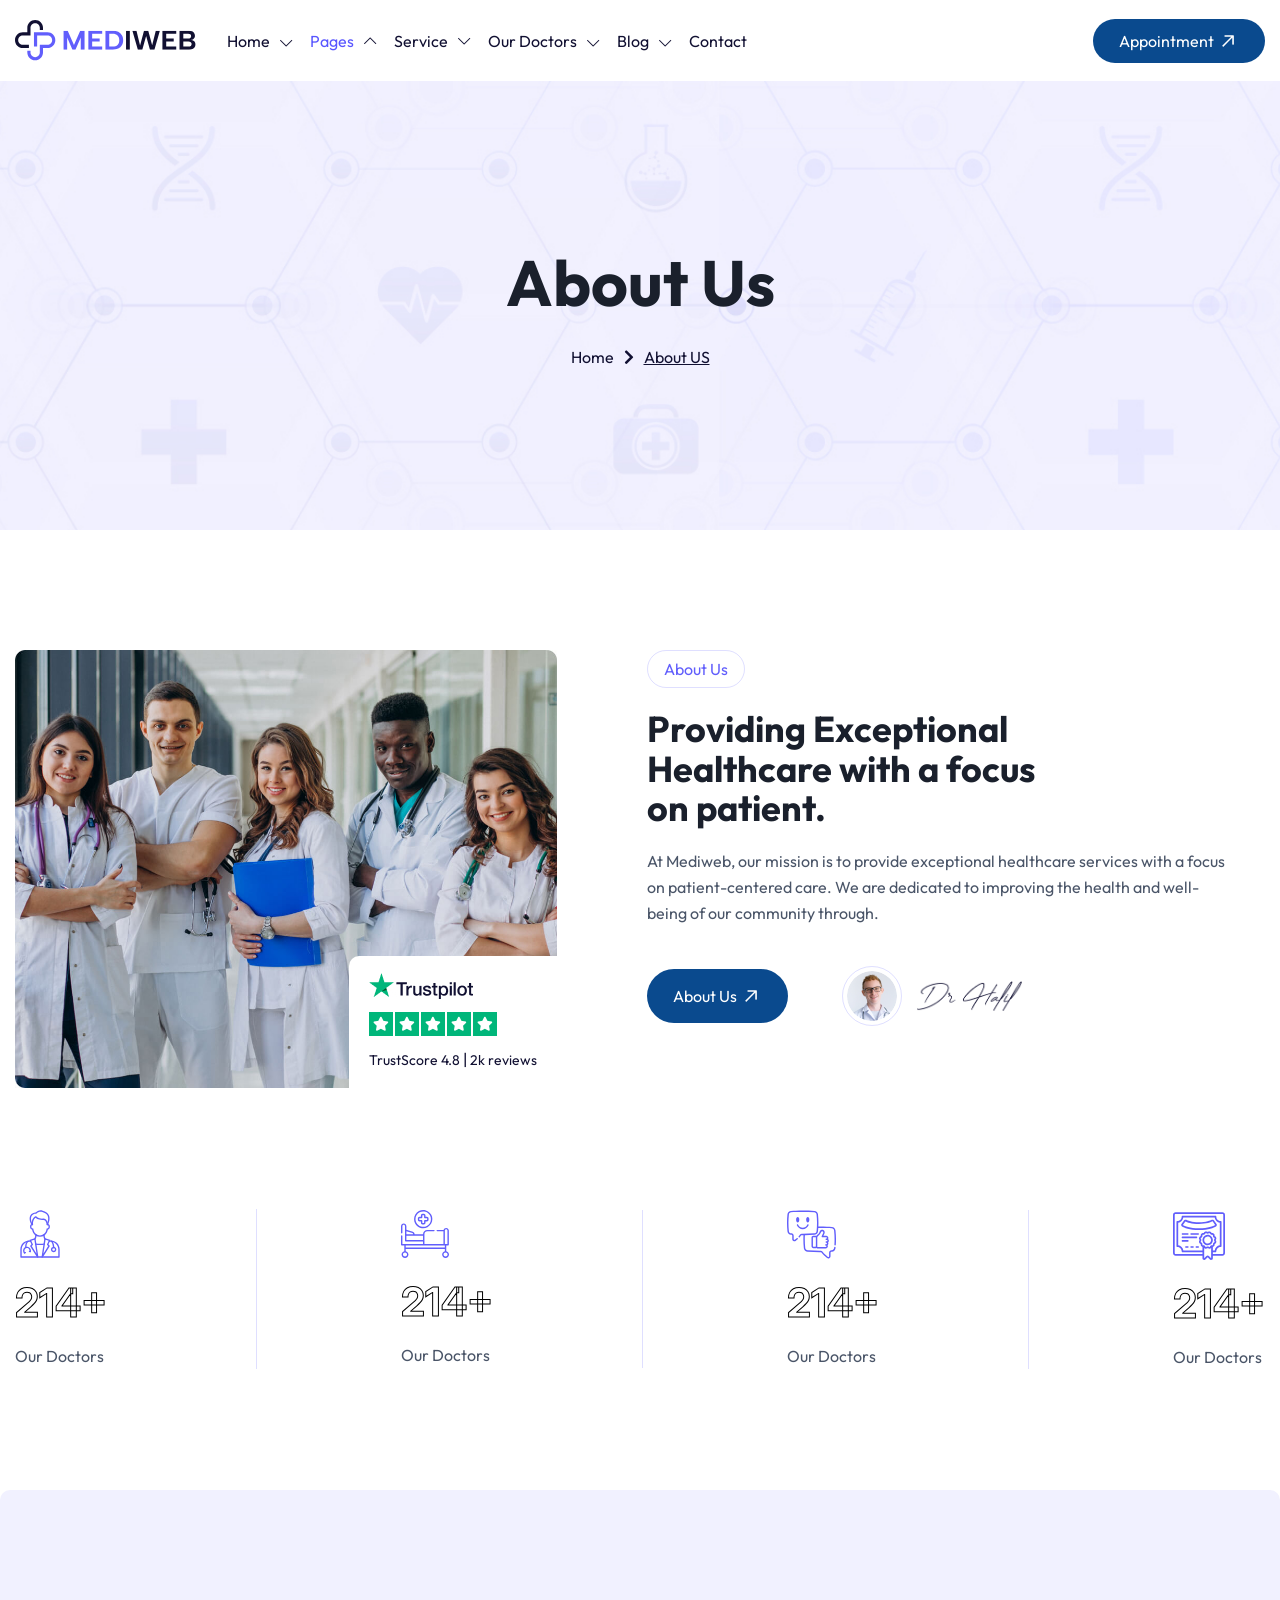
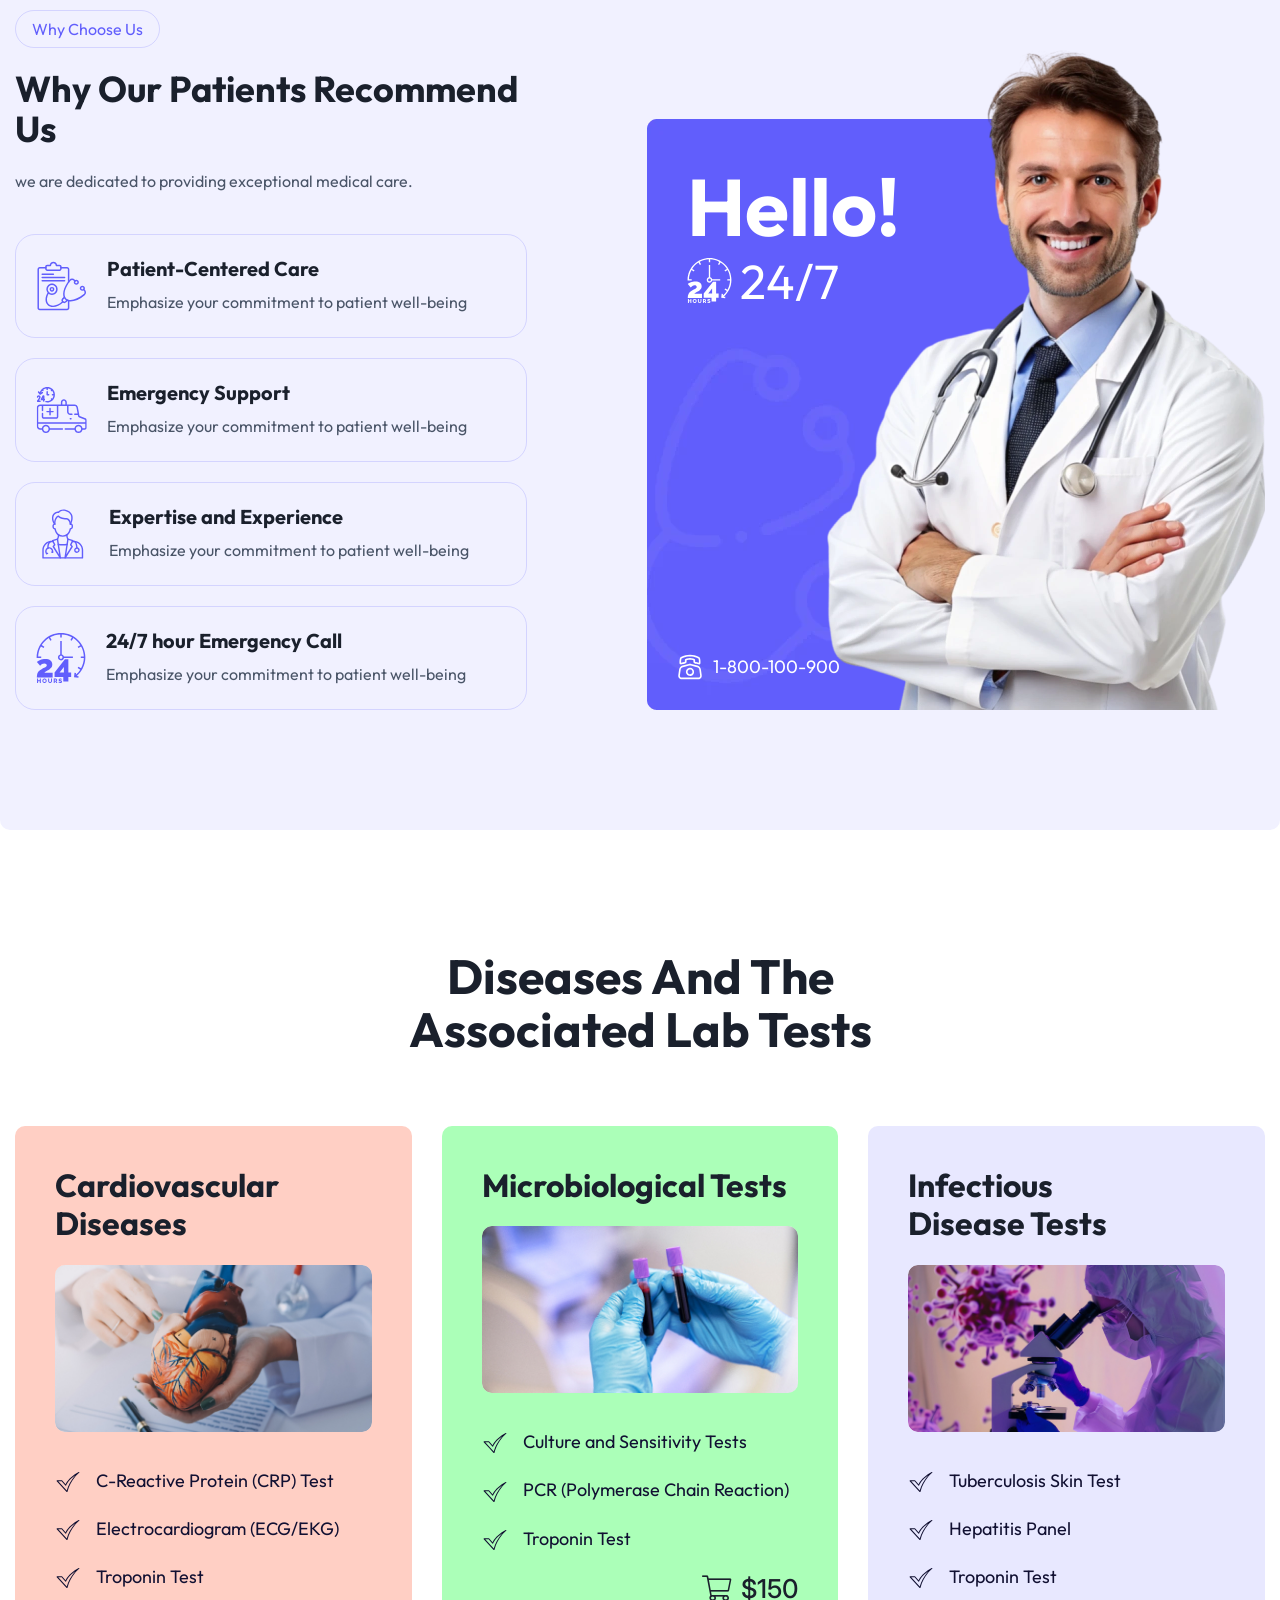
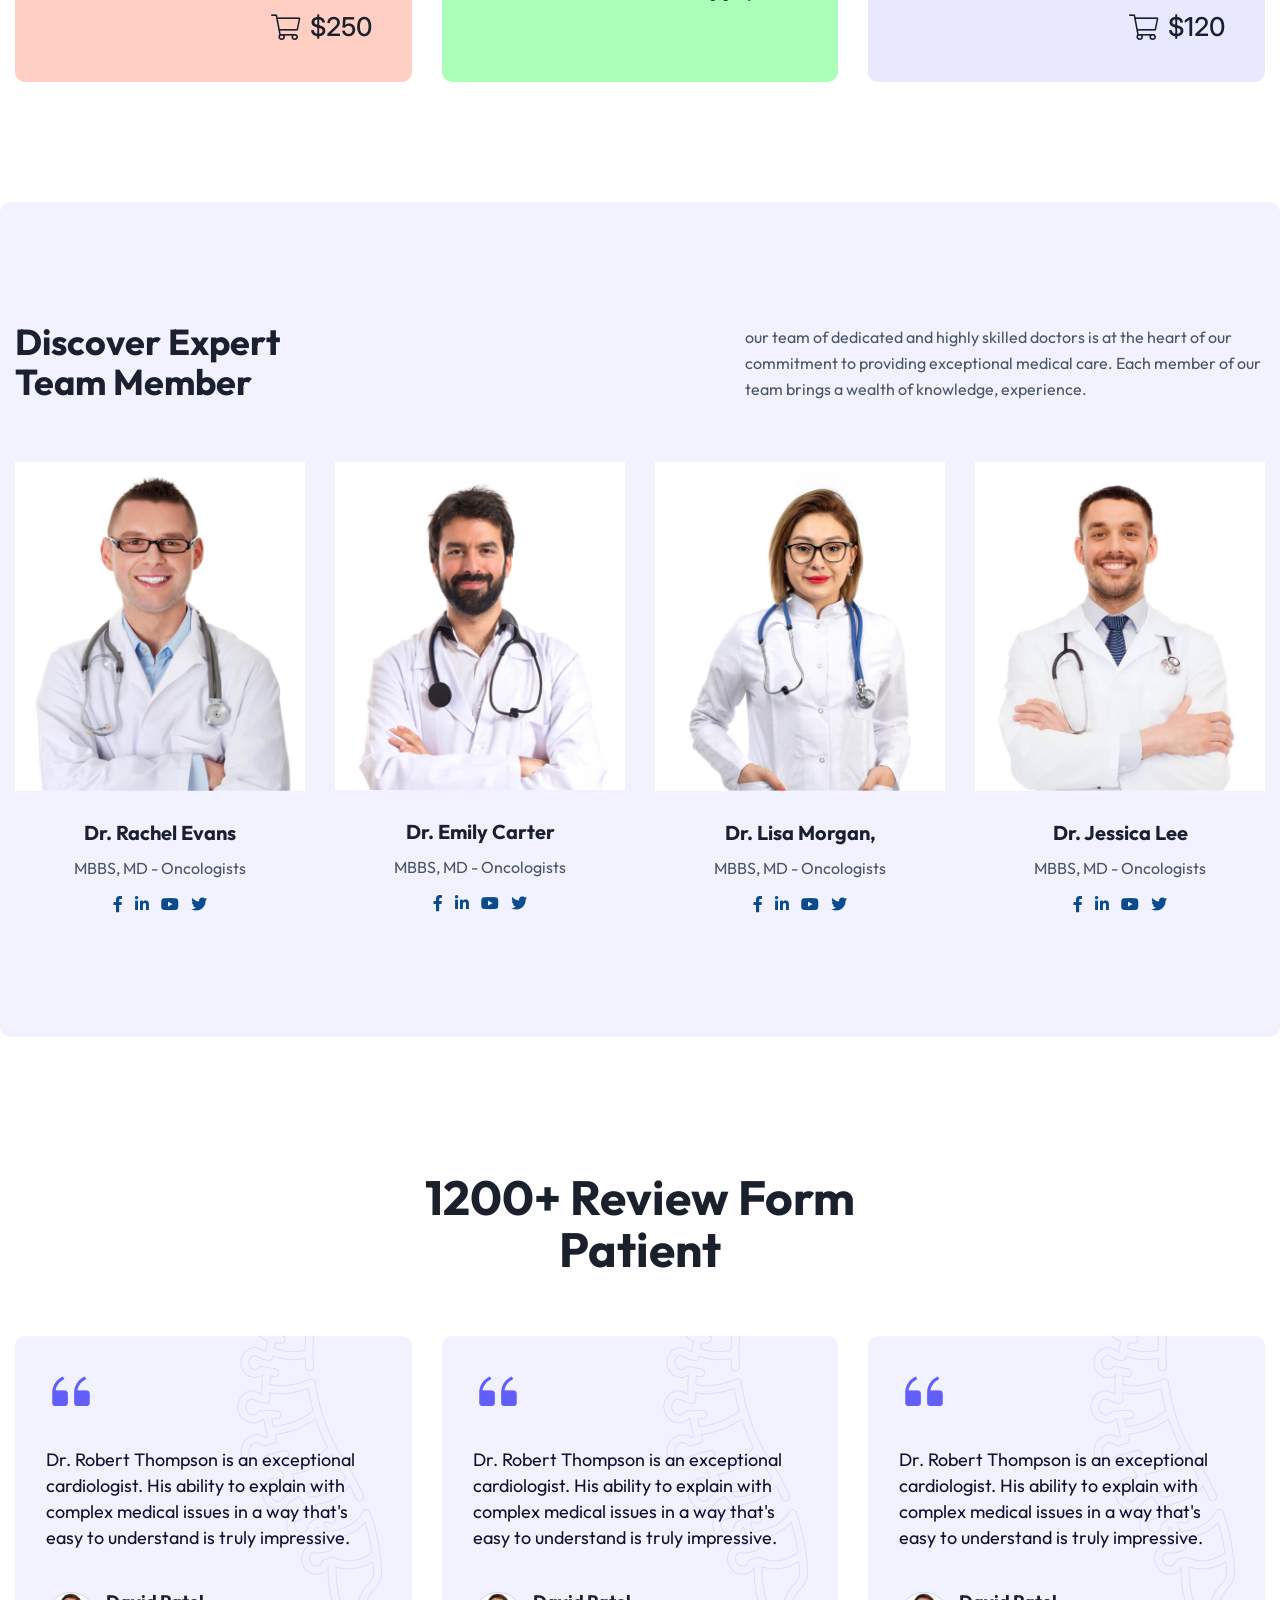
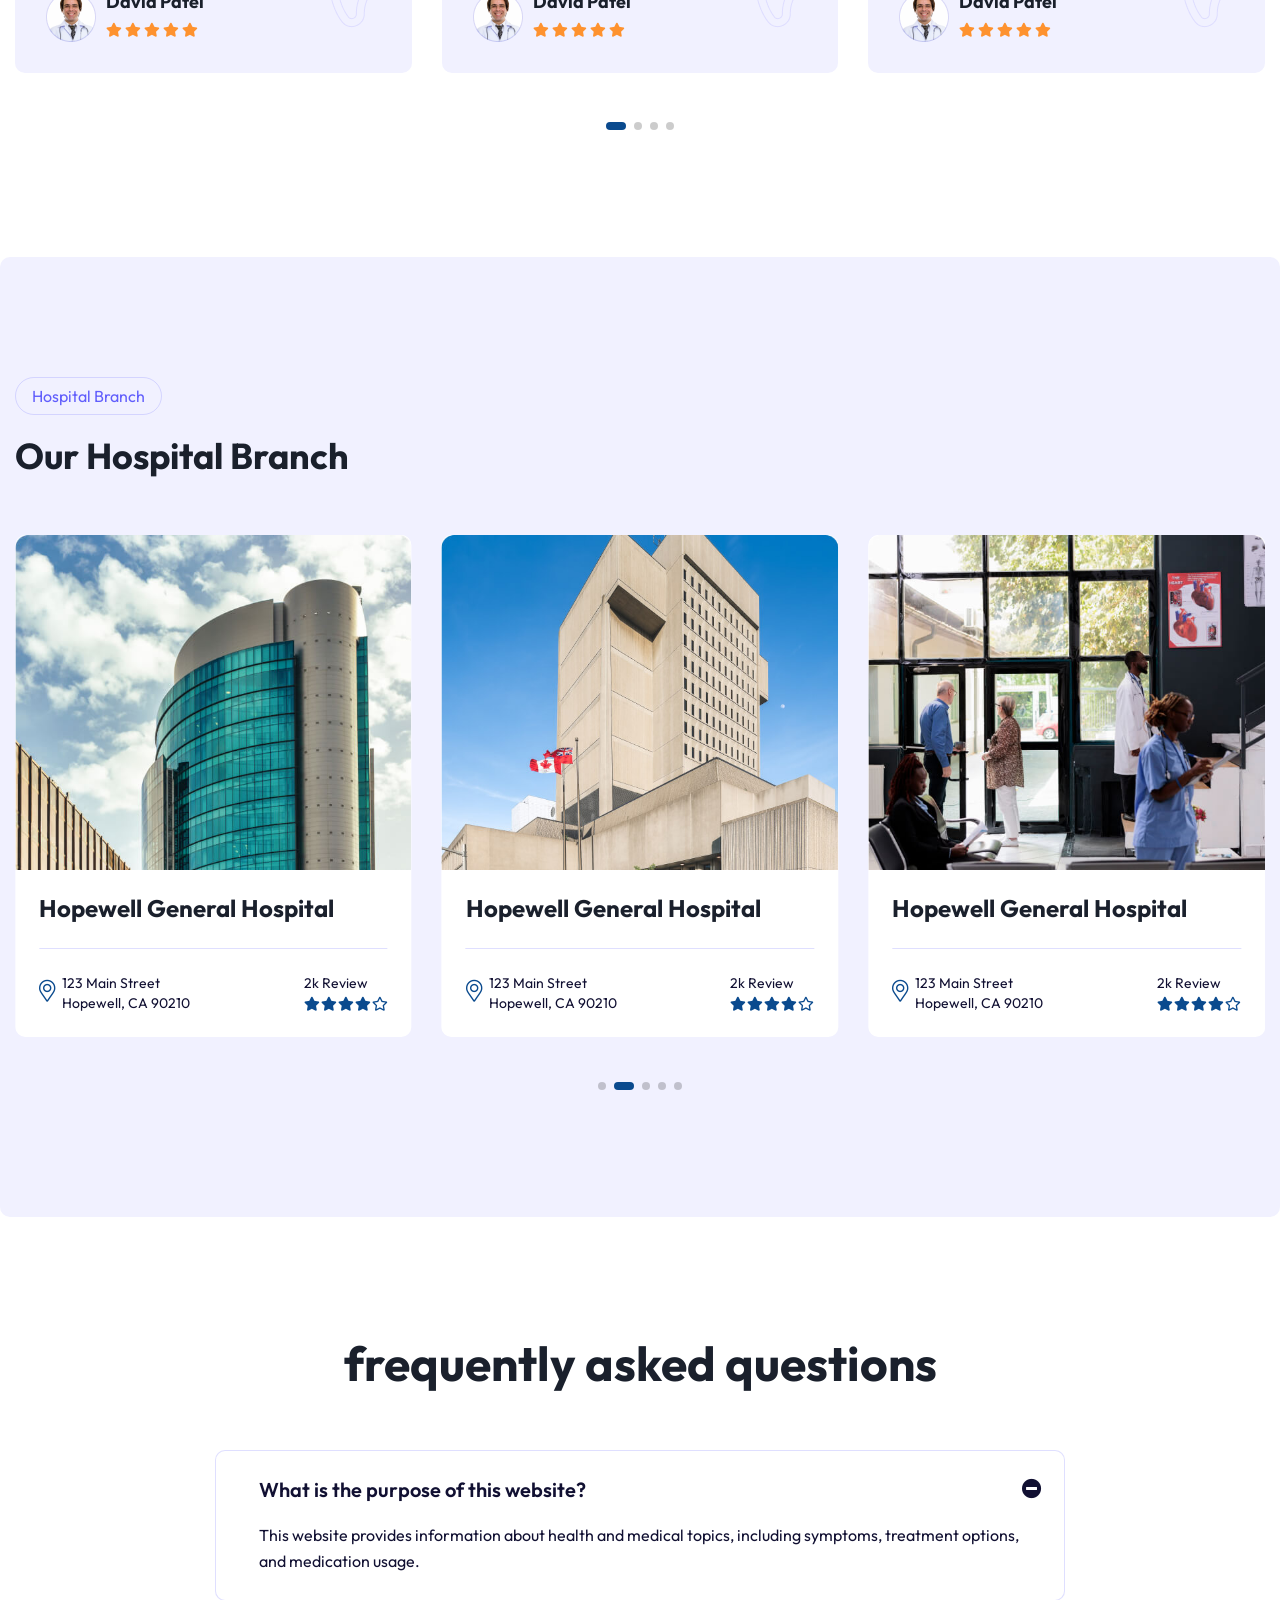
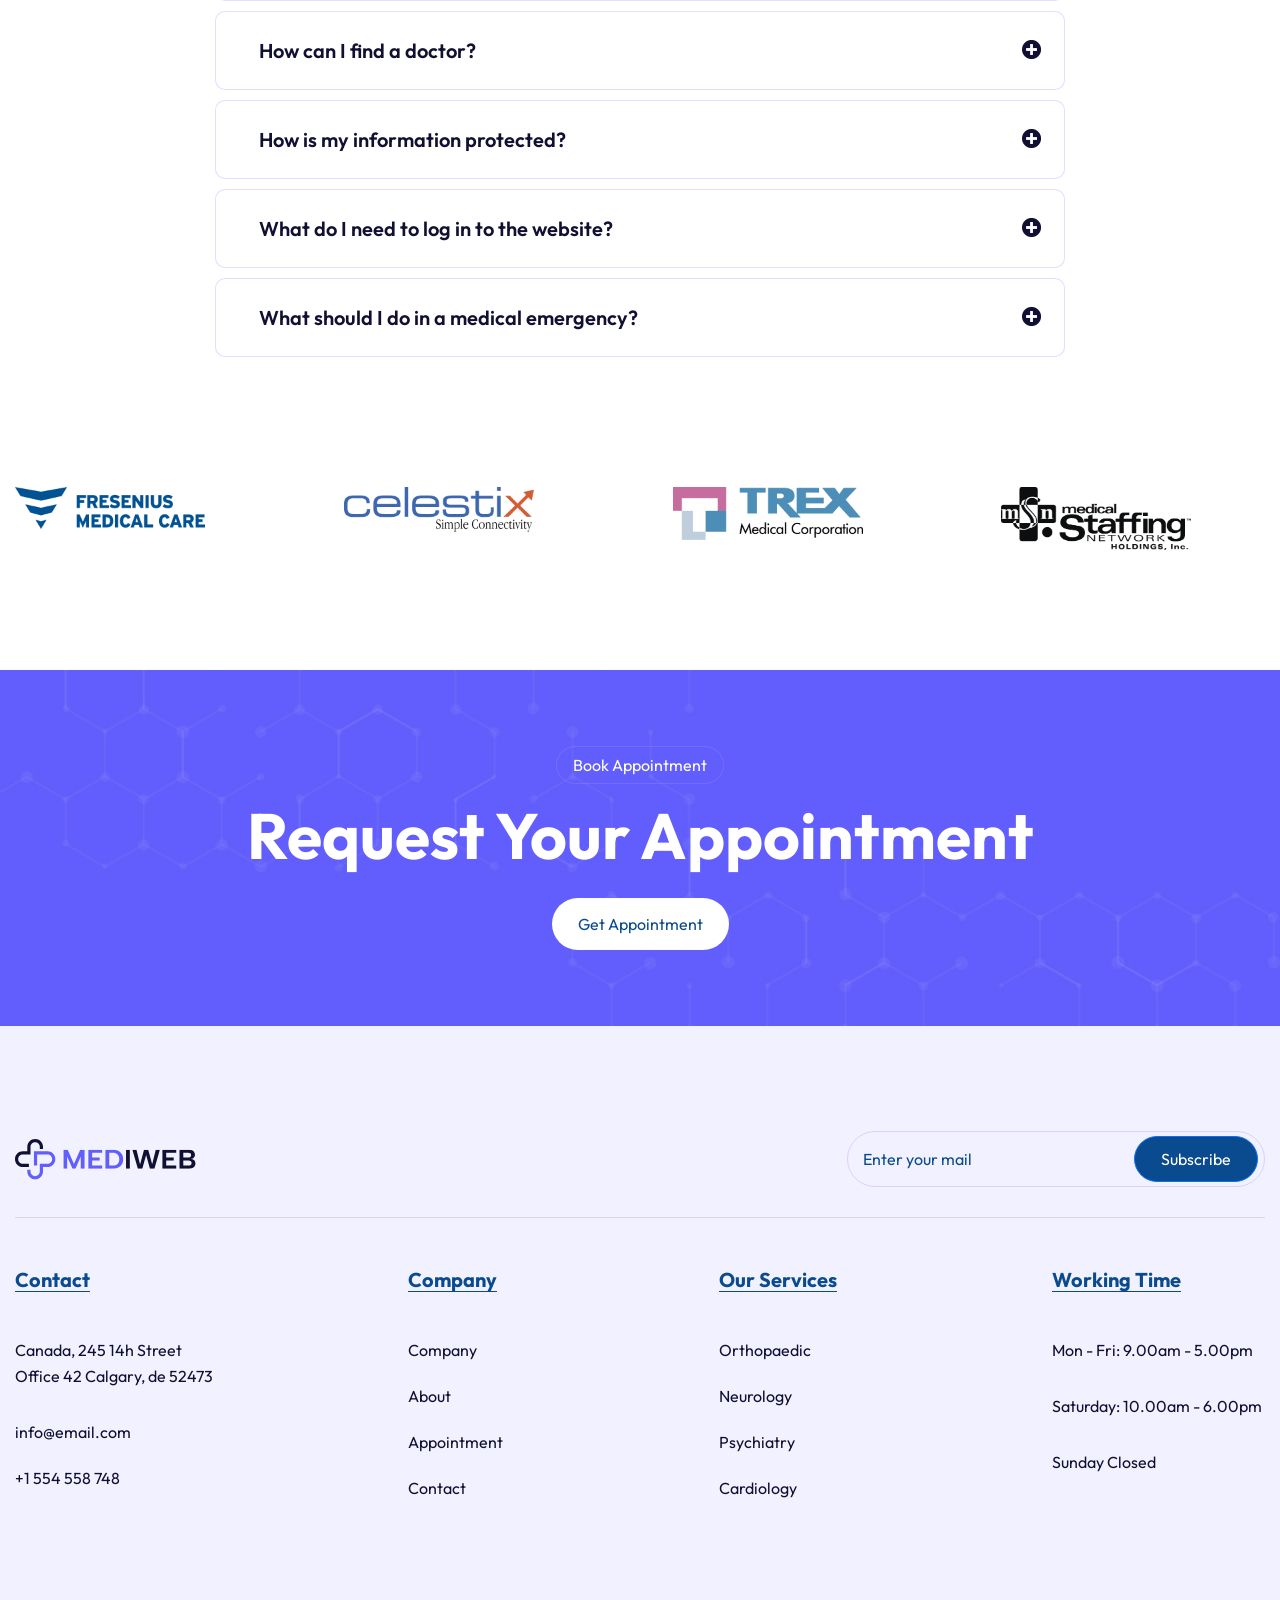
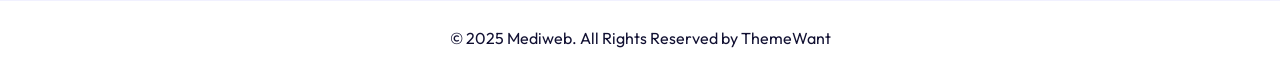
==== about.html @ e29f1e12 "initial commit" ====
<!DOCTYPE html>
<html lang="en">

<head>
    <meta charset="UTF-8">
    <meta name="viewport" content="width=device-width, initial-scale=1.0">
    <link rel="shortcut icon" type="image/x-icon" href="assets/images/fav.png">
    <title>Medical & Health Care
        HTML Template</title>
    <meta name="description" content="Your trusted source for expert healthcare services and medical information. Providing personalized care, advanced treatments, and reliable health resources to help you achieve better health.">
    <link rel="stylesheet" href="assets/css/plugins/plugins.css">
    <link rel="stylesheet" href="assets/css/plugins/magnifying-popup.css">
    <link rel="stylesheet" href="assets/css/vendor/bootstrap.min.css">
    <link rel="stylesheet" href="assets/css/style.css">
</head>

<body>
    <!-- header area start -->
    <!-- header area start -->
    <header class="header-one  header--sticky">
        <div class="container">
            <div class="row">
                <div class="col-lg-12">
                    <div class="header-wrapper-1">
                        <div class="logo-area-start">
                            <a href="index.html" class="logo">
                                <img src="assets/images/logo/logo.svg" alt="logo_area">
                            </a>
                            <div class="nav-area">
                                <ul class="">
                                    <li class="has-dropdown main-nav">
                                        <a href="#">Home</a>
                                        <ul class="submenu parent-nav">
                                            <li><a href="index.html">Hospital Home</a></li>
                                            <li><a href="index-two.html">Medical Consulting</a></li>
                                            <li><a href="index-three.html">Medical Center</a></li>
                                            <li><a href="index-four.html">Online Doctor</a></li>
                                            <li><a href="index-five.html">Dental Care</a></li>
                                            <li><a href="index-six.html">Health Care</a></li>
                                            <li><a href="index-seven.html">Gynecology</a></li>
                                            <li><a href="index-eight.html">Surgery</a></li>
                                            <li><a href="index-nine.html">Optics</a></li>
                                        </ul>
                                    </li>

                                    <li class="main-nav has-dropdown mega-menu">
                                        <a href="#">Pages</a>
                                        <div class="rts-mega-menu">
                                            <div class="wrapper">
                                                <div class="row g-0">
                                                    <div class="col-lg-3">
                                                        <ul class="mega-menu-item parent-nav">
                                                            <li><a href="about.html">About</a></li>
                                                            <li><a href="doctors-one.html">Our Doctors</a></li>
                                                            <li><a href="doctors-two.html">Our Doctors v2</a></li>
                                                            <li><a href="doctor-details.html">Doctors Details</a></li>
                                                        </ul>
                                                    </div>
                                                    <div class="col-lg-3">
                                                        <ul class="mega-menu-item parent-nav">
                                                            <li><a href="shedule.html">Doctors Shedule</a></li>
                                                            <li><a href="appoinment.html">Appoinment</a></li>
                                                            <li><a href="procedures.html">Procedures</a></li>
                                                            <li><a href="health-package.html">Health Packages</a></li>

                                                        </ul>
                                                    </div>
                                                    <div class="col-lg-3">
                                                        <ul class="mega-menu-item parent-nav">
                                                            <li><a href="international-patient.html">International Patient</a></li>
                                                            <li><a href="portfolio.html">Portfolio</a></li>
                                                            <li><a href="portfolio-details.html">Portfolio Details</a></li>
                                                            <li><a href="faq.html">FAQ's</a></li>

                                                        </ul>
                                                    </div>
                                                    <div class="col-lg-3">
                                                        <ul class="mega-menu-item parent-nav">
                                                            <li><a href="doctors-one.html">Our Doctors</a></li>
                                                            <li><a href="pricing.html">Pricing Plan</a></li>
                                                            <li><a href="before-after.html">Before After</a></li>
                                                            <li><a href="contactus.html">Contact Us</a></li>

                                                        </ul>
                                                    </div>

                                                </div>
                                            </div>
                                        </div>
                                    </li>
                                    <li class="main-nav has-dropdown mega-menu">
                                        <a href="#">Service</a>
                                        <div class="rts-mega-menu with-add">
                                            <div class="wrapper">
                                                <div class="row g-0">
                                                    <div class="col-lg-9">
                                                        <div class="menu-add-top-area">
                                                            <h5 class="title">Our Treatments</h5>
                                                        </div>
                                                        <div class="row pl--30 pt--30">
                                                            <div class="col-lg-3">
                                                                <ul class="mega-menu-item">
                                                                    <li>
                                                                        <a href="service-details.html">
                                                                            <img src="assets/images/service/09.svg" alt="service">Cardiology</a>
                                                                    </li>
                                                                    <li>
                                                                        <a href="service-details.html">
                                                                            <img src="assets/images/service/11.svg" alt="service">Dental Care</a>
                                                                    </li>
                                                                    <li>
                                                                        <a href="service-details.html">
                                                                            <img src="assets/images/service/10.svg" alt="service">Neurology</a>
                                                                    </li>
                                                                    <li>
                                                                        <a href="service-details.html">
                                                                            <img src="assets/images/service/12.svg" alt="service">Mental Health</a>
                                                                    </li>
                                                                </ul>
                                                            </div>
                                                            <div class="col-lg-3">
                                                                <ul class="mega-menu-item">
                                                                    <li>
                                                                        <a href="service-details.html">
                                                                            <img src="assets/images/service/14.svg" alt="service">Orthopedics</a>
                                                                    </li>
                                                                    <li>
                                                                        <a href="service-details.html">
                                                                            <img src="assets/images/service/13.svg" alt="service">Medicine</a>
                                                                    </li>
                                                                    <li>
                                                                        <a href="service-details.html">
                                                                            <img src="assets/images/service/15.svg" alt="service">Comprehensive</a>
                                                                    </li>
                                                                    <li>
                                                                        <a href="service-details.html">
                                                                            <img src="assets/images/service/16.svg" alt="service">Gynecology</a>
                                                                    </li>
                                                                </ul>
                                                            </div>
                                                            <div class="col-lg-3">
                                                                <ul class="mega-menu-item">
                                                                    <li>
                                                                        <a href="service-details.html">
                                                                            <img src="assets/images/service/24.svg" alt="service">Kidney
                                                                            Transplant</a>
                                                                    </li>
                                                                    <li>
                                                                        <a href="service-details.html">
                                                                            <img src="assets/images/service/25.svg" alt="service">Medicine</a>
                                                                    </li>
                                                                    <li>
                                                                        <a href="service-details.html">
                                                                            <img src="assets/images/service/26.svg" alt="service">Cancer Care</a>
                                                                    </li>
                                                                    <li>
                                                                        <a href="service-details.html">
                                                                            <img src="assets/images/service/27.svg" alt="service">Radiology</a>
                                                                    </li>
                                                                </ul>
                                                            </div>
                                                            <div class="col-lg-3">
                                                                <ul class="mega-menu-item">
                                                                    <li>
                                                                        <a href="service.html">
                                                                            <img src="assets/images/service/10.svg" alt="service">Service</a>
                                                                    </li>
                                                                    <li>
                                                                        <a href="service-details.html">
                                                                            <img src="assets/images/service/10.svg" alt="service">Service
                                                                            Details</a>
                                                                    </li>
                                                                    <li>
                                                                        <a href="service-details-2.html">
                                                                            <img src="assets/images/service/10.svg" alt="service">Service
                                                                            Details v2</a>
                                                                    </li>
                                                                    <li>
                                                                        <a href="service-details-3.html">
                                                                            <img src="assets/images/service/10.svg" alt="service">Service
                                                                            Details v3</a>
                                                                    </li>

                                                                </ul>
                                                            </div>
                                                        </div>
                                                    </div>
                                                    <div class="col-lg-3">
                                                        <div class="menu-right-add">
                                                            <img src="assets/images/menu/01.webp" alt="">
                                                            <div class="absolute-image">
                                                                <img src="assets/images/menu/02.webp" alt="">
                                                                <div class="inner-content">
                                                                    <h3 class="title">
                                                                        Trust Your Heart to <br> The Experts
                                                                    </h3>
                                                                    <a href="appoinment.html" class="rts-btn btn-primary">Appointment</a>
                                                                </div>
                                                            </div>
                                                        </div>
                                                    </div>
                                                </div>
                                            </div>
                                        </div>
                                    </li>
                                    <li class="main-nav has-dropdown">
                                        <a href="doctors-one.html">Our Doctors</a>
                                        <ul class="submenu parent-nav">
                                            <li><a href="doctors-one.html">Our Doctors</a></li>
                                            <li><a href="doctors-two.html">Our Doctors v2</a></li>
                                            <li><a href="doctor-details.html">Doctors Details</a></li>
                                        </ul>
                                    </li>
                                    <li class="main-nav has-dropdown">
                                        <a href="#">Blog</a>
                                        <ul class="submenu parent-nav">
                                            <li><a href="blog.html">Blog Grid</a></li>
                                            <li><a href="blog-list.html">Blog List</a></li>
                                            <li><a href="blog-details.html">Blog Details</a></li>
                                        </ul>
                                    </li>
                                    <li class="main-nav"><a href="contactus.html">Contact</a></li>
                                </ul>
                            </div>
                        </div>
                        <div class="header-right">
                            <!-- <div class="cart-button">
                                <i class="fa-light fa-cart-shopping"></i>
                            </div> -->
                            <a href="appoinment.html" class="rts-btn btn-primary">Appointment <img src="assets/images/banner/icons/arrow--up-right.svg" alt=""></a>
                            <div class="menu-btn" id="menu-btn">
                                <svg width="20" height="16" viewBox="0 0 20 16" fill="none" xmlns="http://www.w3.org/2000/svg">
                                    <rect y="14" width="20" height="2" fill="#1F1F25"></rect>
                                    <rect y="7" width="20" height="2" fill="#1F1F25"></rect>
                                    <rect width="20" height="2" fill="#1F1F25"></rect>
                                </svg>
                            </div>
                        </div>
                    </div>
                </div>
            </div>
        </div>

    </header>
    <!-- header area end -->
    <!-- header area end -->

    <!-- rts breadcrumb area start -->
    <div class="rts-breadcrumb-area bg_image rts-section-gap">
        <div class="container ptb--40">
            <div class="row">
                <div class="breadcrumb-area-wrapper">
                    <h1 class="title">About Us</h1>
                    <div class="nav-bread-crumb">
                        <a href="/">Home</a>
                        <i class="fa-solid fa-chevron-right"></i>
                        <a href="#" class="current">About US</a>
                    </div>
                </div>
            </div>
        </div>
    </div>
    <!-- rts breadcrumb area end -->


    <!-- rs about area start -->
    <div class="rts-about-area rts-section-gap">
        <div class="container">
            <div class="row">
                <div class="col-lg-5 mb_md--30 mb_sm--30">
                    <div class="about-image-left-wrapper">
                        <div class="thumbnail-main move-right wow">
                            <img src="assets/images/about/01.jpg" alt="about">
                        </div>
                        <div class="review-area">
                            <img src="assets/images/about/02.jpg" alt="">
                            <div class="stars-area">
                                <div class="wrapper">
                                    <div class="single">
                                        <i class="fa-sharp fa-solid fa-star"></i>
                                    </div>
                                    <div class="single">
                                        <i class="fa-sharp fa-solid fa-star"></i>
                                    </div>
                                    <div class="single">
                                        <i class="fa-sharp fa-solid fa-star"></i>
                                    </div>
                                    <div class="single">
                                        <i class="fa-sharp fa-solid fa-star"></i>
                                    </div>
                                    <div class="single">
                                        <i class="fa-sharp fa-solid fa-star"></i>
                                    </div>
                                </div>
                                <div class="content">
                                    <span>TrustScore 4.8</span> |
                                    <span>2k reviews</span>
                                </div>
                            </div>
                        </div>
                    </div>
                </div>
                <div class="col-lg-6 offset-lg-1">
                    <div class="about-content-wrapper-right">
                        <div class="title-wrapper-left">
                            <span class="pre wow fadeInUp" data-wow-delay=".2s" data-wow-duration=".8s">About Us</span>
                            <h2 class="title wow fadeInUp" data-wow-delay=".4s" data-wow-duration=".8s">
                                Providing Exceptional <br> Healthcare with a focus <br> on patient.
                            </h2>
                        </div>
                        <p class="disc wow fadeInUp" data-wow-delay=".6s" data-wow-duration=".8s">
                            At Mediweb, our mission is to provide exceptional healthcare services with a focus on
                            patient-centered care. We are dedicated to improving the health and well-being of our
                            community through.
                        </p>
                        <div class="button-wrapper wow fadeInUp" data-wow-delay=".8s" data-wow-duration=".8s">
                            <a href="#" class="rts-btn btn-primary">About Us <img src="assets/images/banner/icons/arrow--up-right.svg" alt=""></a>
                            <div class="signature">
                                <img class="one" src="assets/images/about/01.png" alt="about">
                                <img class="sign" src="assets/images/about/02.png" alt="about">
                            </div>
                        </div>
                    </div>
                </div>
            </div>
        </div>
    </div>
    <!-- rs about area end -->

    <!-- rts counter area start -->
    <div class="rts-counter-area rts-section-gapBottom">
        <div class="container">
            <div class="row">
                <div class="col-lg-12">
                    <div class="counter-area-main-wrapper">
                        <div class="single-counter">
                            <div class="icon-area">
                                <img src="assets/images/counter/01.svg" alt="">
                            </div>
                            <h4 class="title text-clip"><span class="counter">214+</span></h4>
                            <p>Our Doctors</p>
                        </div>
                        <div class="single-counter">
                            <div class="icon-area">
                                <img src="assets/images/counter/02.svg" alt="">
                            </div>
                            <h4 class="title text-clip"><span class="counter">214+</span></h4>
                            <p>Our Doctors</p>
                        </div>
                        <div class="single-counter">
                            <div class="icon-area">
                                <img src="assets/images/counter/03.svg" alt="">
                            </div>
                            <h4 class="title text-clip"><span class="counter">214+</span></h4>
                            <p>Our Doctors</p>
                        </div>
                        <div class="single-counter">
                            <div class="icon-area">
                                <img src="assets/images/counter/04.svg" alt="">
                            </div>
                            <h4 class="title text-clip"><span class="counter">214+</span></h4>
                            <p>Our Doctors</p>
                        </div>
                    </div>
                </div>
            </div>
        </div>
    </div>
    <!-- rts counter area end -->

    <!-- why choose us section start -->
    <div class="why-choose-us-area">
        <div class="container-80 containerFlow wow">
            <div class="row">
                <div class="col-lg-12">
                    <div class="why-choose-area-wrapper bg-light  rts-section-gap ">
                        <div class="container">
                            <div class="row align-items-end">
                                <div class="col-xl-5 col-lg-6 mb_md--80 mb_sm--60">
                                    <div class="why-choose-us-area-wrapper-main">
                                        <div class="title-wrapper-left">
                                            <span class="pre wow fadeInUp" data-wow-delay=".2s"
                                                data-wow-duration=".8s">Why Choose Us</span>
                                            <h2 class="title wow fadeInUp" data-wow-delay=".4s" data-wow-duration=".8s">
                                                Why Our Patients Recommend Us
                                            </h2>
                                            <p class="disc wow fadeInUp" data-wow-delay=".6s" data-wow-duration=".8s">
                                                we are dedicated to providing exceptional medical care.
                                            </p>
                                        </div>
                                        <div class="why-choose-us-main-wrapper">
                                            <div class="single-choose-us wow fadeInLeft" data-wow-delay=".2s" data-wow-duration=".8s">
                                                <div class="icon">
                                                    <img src="assets/images/service/icon/01.svg" alt="service">
                                                </div>
                                                <div class="info">
                                                    <h6 class="title">Patient-Centered Care</h6>
                                                    <p>Emphasize your commitment to patient well-being</p>
                                                </div>
                                            </div>
                                            <div class="single-choose-us wow fadeInLeft" data-wow-delay=".4s" data-wow-duration=".8s">
                                                <div class="icon">
                                                    <img src="assets/images/service/icon/02.svg" alt="service">
                                                </div>
                                                <div class="info">
                                                    <h6 class="title">Emergency Support</h6>
                                                    <p>Emphasize your commitment to patient well-being</p>
                                                </div>
                                            </div>
                                            <div class="single-choose-us wow fadeInLeft" data-wow-delay=".6s" data-wow-duration=".8s">
                                                <div class="icon">
                                                    <img src="assets/images/service/icon/03.svg" alt="service">
                                                </div>
                                                <div class="info">
                                                    <h6 class="title">Expertise and Experience</h6>
                                                    <p>Emphasize your commitment to patient well-being</p>
                                                </div>
                                            </div>
                                            <div class="single-choose-us wow fadeInLeft" data-wow-delay=".8s" data-wow-duration=".8s">
                                                <div class="icon">
                                                    <img src="assets/images/service/icon/04.svg" alt="service">
                                                </div>
                                                <div class="info">
                                                    <h6 class="title">24/7 hour Emergency Call</h6>
                                                    <p>Emphasize your commitment to patient well-being</p>
                                                </div>
                                            </div>
                                        </div>
                                    </div>
                                </div>
                                <div class="col-xl-6 col-lg-6 offset-xl-1">
                                    <div class="right-whychoose-us-style-one">
                                        <div class="feature-bg-primary">
                                            <img src="assets/images/feature/02.webp" alt="medicle">
                                        </div>
                                        <div class="thumbnail-image">
                                            <img src="assets/images/feature/01.webp" alt="medicle">
                                        </div>
                                        <div class="inner-content">
                                            <div class="top">
                                                <h3 class="title">Hello!</h3>
                                                <div class="time-shedule">
                                                    <img src="assets/images/feature/03.svg" alt="medicle">
                                                    <span>24/7</span>
                                                </div>
                                            </div>
                                            <div class="call-us">
                                                <img src="assets/images/feature/04.svg" alt="medicle">
                                                <span>1-800-100-900</span>
                                            </div>
                                        </div>
                                    </div>
                                </div>
                            </div>
                        </div>
                    </div>
                </div>
            </div>
        </div>
    </div>
    <!-- why choose us section end -->

    <!-- lab tesst area start -->
    <div class="lab-test-area rts-section-gap">
        <div class="container">
            <div class="row">
                <div class="col-lg-12">
                    <div class="title-six-center">
                        <h2 class="title">
                            Diseases And The <br> Associated Lab Tests
                        </h2>
                    </div>
                </div>
            </div>
            <div class="row g-5 mt--20 mt_sm--0">
                <div class="col-lg-4 col-md-6 col-sm-12 col-12">
                    <div class="single-lab-test bg-pink">
                        <h3 class="title">
                            Cardiovascular Diseases
                        </h3>
                        <a href="#" class="thumbnail wow move-right">
                            <img src="assets/images/lab/01.jpg" alt="lab">
                        </a>
                        <div class="lap-test-wrapper">
                            <div class="single-lab-test-service">
                                <div class="icon">
                                    <img src="assets/images/lab/icon/01.svg" alt="lab">
                                </div>
                                <p>C-Reactive Protein (CRP) Test</p>
                            </div>
                            <div class="single-lab-test-service">
                                <div class="icon">
                                    <img src="assets/images/lab/icon/01.svg" alt="lab">
                                </div>
                                <p>Electrocardiogram (ECG/EKG)</p>
                            </div>
                            <div class="single-lab-test-service">
                                <div class="icon">
                                    <img src="assets/images/lab/icon/01.svg" alt="lab">
                                </div>
                                <p>Troponin Test</p>
                            </div>
                        </div>
                        <h5 class="price">
                            <i class="fa-light fa-cart-shopping"></i>
                            $250
                        </h5>
                    </div>
                </div>
                <div class="col-lg-4 col-md-6 col-sm-12 col-12">
                    <div class="single-lab-test bg-green">
                        <h3 class="title">
                            Microbiological Tests
                        </h3>
                        <a href="#" class="thumbnail wow move-right">
                            <img src="assets/images/lab/02.jpg" alt="lab">
                        </a>
                        <div class="lap-test-wrapper">
                            <div class="single-lab-test-service">
                                <div class="icon">
                                    <img src="assets/images/lab/icon/01.svg" alt="lab">
                                </div>
                                <p>Culture and Sensitivity Tests</p>
                            </div>
                            <div class="single-lab-test-service">
                                <div class="icon">
                                    <img src="assets/images/lab/icon/01.svg" alt="lab">
                                </div>
                                <p>PCR (Polymerase Chain Reaction)</p>
                            </div>
                            <div class="single-lab-test-service">
                                <div class="icon">
                                    <img src="assets/images/lab/icon/01.svg" alt="lab">
                                </div>
                                <p>Troponin Test</p>
                            </div>
                        </div>
                        <h5 class="price">
                            <i class="fa-light fa-cart-shopping"></i>
                            $150
                        </h5>
                    </div>
                </div>
                <div class="col-lg-4 col-md-6 col-sm-12 col-12">
                    <div class="single-lab-test bg-light-card">
                        <h3 class="title">
                            Infectious <br> Disease Tests
                        </h3>
                        <a href="#" class="thumbnail wow move-right">
                            <img src="assets/images/lab/03.jpg" alt="lab">
                        </a>
                        <div class="lap-test-wrapper">
                            <div class="single-lab-test-service">
                                <div class="icon">
                                    <img src="assets/images/lab/icon/01.svg" alt="lab">
                                </div>
                                <p>Tuberculosis Skin Test</p>
                            </div>
                            <div class="single-lab-test-service">
                                <div class="icon">
                                    <img src="assets/images/lab/icon/01.svg" alt="lab">
                                </div>
                                <p>Hepatitis Panel</p>
                            </div>
                            <div class="single-lab-test-service">
                                <div class="icon">
                                    <img src="assets/images/lab/icon/01.svg" alt="lab">
                                </div>
                                <p>Troponin Test</p>
                            </div>
                        </div>
                        <h5 class="price">
                            <i class="fa-light fa-cart-shopping"></i>
                            $120
                        </h5>
                    </div>
                </div>
            </div>
        </div>
    </div>
    <!-- lab tesst area end -->

    <!-- why Team section start -->
    <div class="team-area-start">
        <div class="container-80">
            <div class="row">
                <div class="col-lg-12">
                    <div class="team-style-wrapper bg-light  rts-section-gap ">
                        <div class="container">
                            <div class="row">
                                <div class="col-lg-12">
                                    <div class="title-between-area">
                                        <div class="title-wrapper-left">
                                            <h2 class="title">
                                                Discover Expert <br> Team Member
                                            </h2>
                                        </div>
                                        <p class="disc">
                                            our team of dedicated and highly skilled doctors is at the heart of our
                                            commitment to providing exceptional medical care. Each member of our team
                                            brings a wealth of knowledge, experience.
                                        </p>
                                    </div>
                                </div>
                            </div>
                            <div class="row g-5 mt--30">
                                <div class="col-xl-3 col-lg-4 col-md-6 col-sm-6 col-12 wow fadeInUp" data-wow-delay=".2s" data-wow-duration=".8s">
                                    <div class="single-team-area-start">
                                        <a href="#" class="thumbnail">
                                            <img src="assets/images/team/01.jpg" alt="team">
                                        </a>
                                        <div class="bottom">
                                            <a href="#">
                                                <h6 class="title">Dr. Rachel Evans</h6>
                                            </a>
                                            <p>MBBS, MD - Oncologists</p>
                                            <div class="social-area-tranaparent">
                                                <ul>
                                                    <li><a href="#"><i class="fa-brands fa-facebook-f"></i></a></li>
                                                    <li><a href="#"><i class="fa-brands fa-linkedin-in"></i></a></li>
                                                    <li><a href="#"><i class="fa-brands fa-youtube"></i></a></li>
                                                    <li><a href="#"><i class="fa-brands fa-twitter"></i></a></li>
                                                </ul>
                                            </div>
                                        </div>
                                    </div>
                                </div>
                                <div class="col-xl-3 col-lg-4 col-md-6 col-sm-6 col-12 wow fadeInUp" data-wow-delay=".4s" data-wow-duration=".8s">
                                    <div class="single-team-area-start">
                                        <a href="#" class="thumbnail">
                                            <img src="assets/images/team/02.jpg" alt="team">
                                        </a>
                                        <div class="bottom">
                                            <a href="#">
                                                <h6 class="title">Dr. Emily Carter</h6>
                                            </a>
                                            <p>MBBS, MD - Oncologists</p>
                                            <div class="social-area-tranaparent">
                                                <ul>
                                                    <li><a href="#"><i class="fa-brands fa-facebook-f"></i></a></li>
                                                    <li><a href="#"><i class="fa-brands fa-linkedin-in"></i></a></li>
                                                    <li><a href="#"><i class="fa-brands fa-youtube"></i></a></li>
                                                    <li><a href="#"><i class="fa-brands fa-twitter"></i></a></li>
                                                </ul>
                                            </div>
                                        </div>
                                    </div>
                                </div>
                                <div class="col-xl-3 col-lg-4 col-md-6 col-sm-6 col-12 wow fadeInUp" data-wow-delay=".6s" data-wow-duration=".8s">
                                    <div class="single-team-area-start">
                                        <a href="#" class="thumbnail">
                                            <img src="assets/images/team/03.jpg" alt="team">
                                        </a>
                                        <div class="bottom">
                                            <a href="#">
                                                <h6 class="title">Dr. Lisa Morgan,</h6>
                                            </a>
                                            <p>MBBS, MD - Oncologists</p>
                                            <div class="social-area-tranaparent">
                                                <ul>
                                                    <li><a href="#"><i class="fa-brands fa-facebook-f"></i></a></li>
                                                    <li><a href="#"><i class="fa-brands fa-linkedin-in"></i></a></li>
                                                    <li><a href="#"><i class="fa-brands fa-youtube"></i></a></li>
                                                    <li><a href="#"><i class="fa-brands fa-twitter"></i></a></li>
                                                </ul>
                                            </div>
                                        </div>
                                    </div>
                                </div>
                                <div class="col-xl-3 col-lg-4 col-md-6 col-sm-6 col-12 wow fadeInUp" data-wow-delay=".8s" data-wow-duration=".8s">
                                    <div class="single-team-area-start">
                                        <a href="#" class="thumbnail">
                                            <img src="assets/images/team/04.jpg" alt="team">
                                        </a>
                                        <div class="bottom">
                                            <a href="#">
                                                <h6 class="title">Dr. Jessica Lee</h6>
                                            </a>
                                            <p>MBBS, MD - Oncologists</p>
                                            <div class="social-area-tranaparent">
                                                <ul>
                                                    <li><a href="#"><i class="fa-brands fa-facebook-f"></i></a></li>
                                                    <li><a href="#"><i class="fa-brands fa-linkedin-in"></i></a></li>
                                                    <li><a href="#"><i class="fa-brands fa-youtube"></i></a></li>
                                                    <li><a href="#"><i class="fa-brands fa-twitter"></i></a></li>
                                                </ul>
                                            </div>
                                        </div>
                                    </div>
                                </div>
                            </div>
                        </div>
                    </div>
                </div>
            </div>
        </div>
    </div>
    <!-- why Team section end -->

    <!-- rts testimonials area start -->
    <div class="rts-testimonials-area rts-section-gap">
        <div class="container">
            <div class="row">
                <div class="col-lg-12">
                    <div class="title-area-center">
                        <h2 class="title text-center">1200+ Review Form <br> Patient</h2>
                    </div>
                </div>
            </div>
            <div class="row mt--10 g-5">
                <div class="col-lg-12">
                    <div class="swiper swiper-container-h1">
                        <div class="swiper-wrapper">

                            <div class="swiper-slide">
                                <div class="single-testimonials-style">
                                    <div class="quots">
                                        <img src="assets/images/testimonials/quotes.png" alt="testimonails">
                                    </div>
                                    <p class="disc">
                                        Dr. Robert Thompson is an exceptional cardiologist. His ability to explain with
                                        complex medical issues in a way that's easy to understand is truly impressive.
                                    </p>
                                    <div class="author-area">
                                        <a href="#" class="img">
                                            <img src="assets/images/testimonials/01.png" alt="testiminials">
                                        </a>
                                        <div class="info">
                                            <h6 class="name">David Patel</h6>
                                            <div class="stars-area">
                                                <i class="fa-sharp fa-solid fa-star"></i>
                                                <i class="fa-sharp fa-solid fa-star"></i>
                                                <i class="fa-sharp fa-solid fa-star"></i>
                                                <i class="fa-sharp fa-solid fa-star"></i>
                                                <i class="fa-sharp fa-solid fa-star"></i>
                                            </div>
                                        </div>
                                    </div>
                                    <div class="shape">
                                        <img src="assets/images/testimonials/02.png" alt="service">
                                    </div>
                                </div>
                            </div>
                            <div class="swiper-slide">
                                <div class="single-testimonials-style">
                                    <div class="quots">
                                        <img src="assets/images/testimonials/quotes.png" alt="testimonails">
                                    </div>
                                    <p class="disc">
                                        Dr. Robert Thompson is an exceptional cardiologist. His ability to explain with
                                        complex medical issues in a way that's easy to understand is truly impressive.
                                    </p>
                                    <div class="author-area">
                                        <a href="#" class="img">
                                            <img src="assets/images/testimonials/01.png" alt="testiminials">
                                        </a>
                                        <div class="info">
                                            <h6 class="name">David Patel</h6>
                                            <div class="stars-area">
                                                <i class="fa-sharp fa-solid fa-star"></i>
                                                <i class="fa-sharp fa-solid fa-star"></i>
                                                <i class="fa-sharp fa-solid fa-star"></i>
                                                <i class="fa-sharp fa-solid fa-star"></i>
                                                <i class="fa-sharp fa-solid fa-star"></i>
                                            </div>
                                        </div>
                                    </div>
                                    <div class="shape">
                                        <img src="assets/images/testimonials/02.png" alt="service">
                                    </div>
                                </div>
                            </div>
                            <div class="swiper-slide">
                                <div class="single-testimonials-style">
                                    <div class="quots">
                                        <img src="assets/images/testimonials/quotes.png" alt="testimonails">
                                    </div>
                                    <p class="disc">
                                        Dr. Robert Thompson is an exceptional cardiologist. His ability to explain with
                                        complex medical issues in a way that's easy to understand is truly impressive.
                                    </p>
                                    <div class="author-area">
                                        <a href="#" class="img">
                                            <img src="assets/images/testimonials/01.png" alt="testiminials">
                                        </a>
                                        <div class="info">
                                            <h6 class="name">David Patel</h6>
                                            <div class="stars-area">
                                                <i class="fa-sharp fa-solid fa-star"></i>
                                                <i class="fa-sharp fa-solid fa-star"></i>
                                                <i class="fa-sharp fa-solid fa-star"></i>
                                                <i class="fa-sharp fa-solid fa-star"></i>
                                                <i class="fa-sharp fa-solid fa-star"></i>
                                            </div>
                                        </div>
                                    </div>
                                    <div class="shape">
                                        <img src="assets/images/testimonials/02.png" alt="service">
                                    </div>
                                </div>
                            </div>
                            <div class="swiper-slide">
                                <div class="single-testimonials-style">
                                    <div class="quots">
                                        <img src="assets/images/testimonials/quotes.png" alt="testimonails">
                                    </div>
                                    <p class="disc">
                                        Dr. Robert Thompson is an exceptional cardiologist. His ability to explain with
                                        complex medical issues in a way that's easy to understand is truly impressive.
                                    </p>
                                    <div class="author-area">
                                        <a href="#" class="img">
                                            <img src="assets/images/testimonials/01.png" alt="testiminials">
                                        </a>
                                        <div class="info">
                                            <h6 class="name">David Patel</h6>
                                            <div class="stars-area">
                                                <i class="fa-sharp fa-solid fa-star"></i>
                                                <i class="fa-sharp fa-solid fa-star"></i>
                                                <i class="fa-sharp fa-solid fa-star"></i>
                                                <i class="fa-sharp fa-solid fa-star"></i>
                                                <i class="fa-sharp fa-solid fa-star"></i>
                                            </div>
                                        </div>
                                    </div>
                                    <div class="shape">
                                        <img src="assets/images/testimonials/02.png" alt="service">
                                    </div>
                                </div>
                            </div>

                        </div>
                        <div class="swiper-pagination"></div>
                    </div>
                </div>
            </div>
        </div>
    </div>
    <!-- rts testimonials area end -->

    <!-- hospital branch area start -->
    <div class="rts-hospital-branch rts-section-gap bg-light">
        <div class="container">
            <div class="row">
                <div class="col-lg-12">
                    <div class="title-between-area">
                        <div class="title-wrapper-left">
                            <span class="pre">Hospital Branch</span>
                            <h2 class="title">
                                Our Hospital Branch
                            </h2>
                        </div>
                    </div>
                </div>
            </div>
            <div class="row mt--60">
                <div class="col-lg-12 position-relative swiper-next-prev-controller">
                    <div class="swiper swiper-container-h3">
                        <div class="swiper-wrapper">

                            <div class="swiper-slide">
                                <div class="single-hospitalbranch">
                                    <a href="#" class="thumbnail">
                                        <img src="assets/images/branch/01.jpg" alt="branch">
                                    </a>
                                    <div class="inner-content">
                                        <a href="#">
                                            <h5 class="title">Hopewell General Hospital</h5>
                                        </a>
                                        <div class="bottom-area-start">
                                            <div class="left">
                                                <div class="icon">
                                                    <i class="fa-light fa-location-dot"></i>
                                                </div>
                                                <p class="mb--0">
                                                    123 Main Street <br> Hopewell, CA 90210
                                                </p>
                                            </div>
                                            <div class="right">
                                                <span>2k Review</span>
                                                <div class="stars-area">
                                                    <i class="fa-solid fa-star"></i>
                                                    <i class="fa-solid fa-star"></i>
                                                    <i class="fa-solid fa-star"></i>
                                                    <i class="fa-solid fa-star"></i>
                                                    <i class="fa-regular fa-star"></i>
                                                </div>
                                            </div>
                                        </div>
                                    </div>
                                </div>
                            </div>
                            <div class="swiper-slide">
                                <div class="single-hospitalbranch">
                                    <a href="#" class="thumbnail">
                                        <img src="assets/images/branch/02.jpg" alt="branch">
                                    </a>
                                    <div class="inner-content">
                                        <a href="#">
                                            <h5 class="title">Hopewell General Hospital</h5>
                                        </a>
                                        <div class="bottom-area-start">
                                            <div class="left">
                                                <div class="icon">
                                                    <i class="fa-light fa-location-dot"></i>
                                                </div>
                                                <p class="mb--0">
                                                    123 Main Street <br> Hopewell, CA 90210
                                                </p>
                                            </div>
                                            <div class="right">
                                                <span>2k Review</span>
                                                <div class="stars-area">
                                                    <i class="fa-solid fa-star"></i>
                                                    <i class="fa-solid fa-star"></i>
                                                    <i class="fa-solid fa-star"></i>
                                                    <i class="fa-solid fa-star"></i>
                                                    <i class="fa-regular fa-star"></i>
                                                </div>
                                            </div>
                                        </div>
                                    </div>
                                </div>
                            </div>
                            <div class="swiper-slide">
                                <div class="single-hospitalbranch">
                                    <a href="#" class="thumbnail">
                                        <img src="assets/images/branch/04.jpg" alt="branch">
                                    </a>
                                    <div class="inner-content">
                                        <a href="#">
                                            <h5 class="title">Hopewell General Hospital</h5>
                                        </a>
                                        <div class="bottom-area-start">
                                            <div class="left">
                                                <div class="icon">
                                                    <i class="fa-light fa-location-dot"></i>
                                                </div>
                                                <p class="mb--0">
                                                    123 Main Street <br> Hopewell, CA 90210
                                                </p>
                                            </div>
                                            <div class="right">
                                                <span>2k Review</span>
                                                <div class="stars-area">
                                                    <i class="fa-solid fa-star"></i>
                                                    <i class="fa-solid fa-star"></i>
                                                    <i class="fa-solid fa-star"></i>
                                                    <i class="fa-solid fa-star"></i>
                                                    <i class="fa-regular fa-star"></i>
                                                </div>
                                            </div>
                                        </div>
                                    </div>
                                </div>
                            </div>
                            <div class="swiper-slide">
                                <div class="single-hospitalbranch">
                                    <a href="#" class="thumbnail">
                                        <img src="assets/images/branch/03.jpg" alt="branch">
                                    </a>
                                    <div class="inner-content">
                                        <a href="#">
                                            <h5 class="title">Hopewell General Hospital</h5>
                                        </a>
                                        <div class="bottom-area-start">
                                            <div class="left">
                                                <div class="icon">
                                                    <i class="fa-light fa-location-dot"></i>
                                                </div>
                                                <p class="mb--0">
                                                    123 Main Street <br> Hopewell, CA 90210
                                                </p>
                                            </div>
                                            <div class="right">
                                                <span>2k Review</span>
                                                <div class="stars-area">
                                                    <i class="fa-solid fa-star"></i>
                                                    <i class="fa-solid fa-star"></i>
                                                    <i class="fa-solid fa-star"></i>
                                                    <i class="fa-solid fa-star"></i>
                                                    <i class="fa-regular fa-star"></i>
                                                </div>
                                            </div>
                                        </div>
                                    </div>
                                </div>
                            </div>
                            <div class="swiper-slide">
                                <div class="single-hospitalbranch">
                                    <a href="#" class="thumbnail">
                                        <img src="assets/images/branch/02.jpg" alt="branch">
                                    </a>
                                    <div class="inner-content">
                                        <a href="#">
                                            <h5 class="title">Hopewell General Hospital</h5>
                                        </a>
                                        <div class="bottom-area-start">
                                            <div class="left">
                                                <div class="icon">
                                                    <i class="fa-light fa-location-dot"></i>
                                                </div>
                                                <p class="mb--0">
                                                    123 Main Street <br> Hopewell, CA 90210
                                                </p>
                                            </div>
                                            <div class="right">
                                                <span>2k Review</span>
                                                <div class="stars-area">
                                                    <i class="fa-solid fa-star"></i>
                                                    <i class="fa-solid fa-star"></i>
                                                    <i class="fa-solid fa-star"></i>
                                                    <i class="fa-solid fa-star"></i>
                                                    <i class="fa-regular fa-star"></i>
                                                </div>
                                            </div>
                                        </div>
                                    </div>
                                </div>
                            </div>

                        </div>
                        <div class="swiper-pagination"></div>
                    </div>
                    <div class="swiper-button-next"><i class="fa-regular fa-arrow-right"></i></div>
                    <div class="swiper-button-prev"><i class="fa-regular fa-arrow-left"></i></div>
                </div>
            </div>
        </div>
    </div>
    <!-- hospital branch area end -->

    <!-- rts faq area start -->
    <div class="rts-faq-area rts-section-gap">
        <div class="container">
            <div class="row">
                <div class="col-gl-12">
                    <div class="container-wrapper-faq">
                        <div class="title-six-center">
                            <h2 class="title">
                                frequently asked questions
                            </h2>
                        </div>
                        <div class="accordion mt--60" id="accordionExample">
                            <div class="accordion-item">
                                <h2 class="accordion-header">
                                    <button class="accordion-button" type="button" data-bs-toggle="collapse" data-bs-target="#collapseOne" aria-expanded="true" aria-controls="collapseOne">
                                        What is the purpose of this website?
                                    </button>
                                </h2>
                                <div id="collapseOne" class="accordion-collapse collapse show" data-bs-parent="#accordionExample">
                                    <div class="accordion-body">
                                        This website provides information about health and medical topics, including
                                        symptoms, treatment options, and medication usage.
                                    </div>
                                </div>
                            </div>
                            <div class="accordion-item">
                                <h2 class="accordion-header">
                                    <button class="accordion-button collapsed" type="button" data-bs-toggle="collapse" data-bs-target="#collapseTwo" aria-expanded="false" aria-controls="collapseTwo">
                                        How can I find a doctor?
                                    </button>
                                </h2>
                                <div id="collapseTwo" class="accordion-collapse collapse" data-bs-parent="#accordionExample">
                                    <div class="accordion-body">
                                        This website provides information about health and medical topics, including
                                        symptoms, treatment options, and medication usage.
                                    </div>
                                </div>
                            </div>
                            <div class="accordion-item">
                                <h2 class="accordion-header">
                                    <button class="accordion-button collapsed" type="button" data-bs-toggle="collapse" data-bs-target="#collapseThree" aria-expanded="false" aria-controls="collapseThree">
                                        How is my information protected?
                                    </button>
                                </h2>
                                <div id="collapseThree" class="accordion-collapse collapse" data-bs-parent="#accordionExample">
                                    <div class="accordion-body">
                                        This website provides information about health and medical topics, including
                                        symptoms, treatment options, and medication usage.
                                    </div>
                                </div>
                            </div>
                            <div class="accordion-item">
                                <h2 class="accordion-header">
                                    <button class="accordion-button collapsed" type="button" data-bs-toggle="collapse" data-bs-target="#collapseFour" aria-expanded="false" aria-controls="collapseFour">
                                        What do I need to log in to the website?
                                    </button>
                                </h2>
                                <div id="collapseFour" class="accordion-collapse collapse" data-bs-parent="#accordionExample">
                                    <div class="accordion-body">
                                        This website provides information about health and medical topics, including
                                        symptoms, treatment options, and medication usage.
                                    </div>
                                </div>
                            </div>
                            <div class="accordion-item">
                                <h2 class="accordion-header">
                                    <button class="accordion-button collapsed" type="button" data-bs-toggle="collapse" data-bs-target="#collapseFive" aria-expanded="false" aria-controls="collapseFive">
                                        What should I do in a medical emergency?
                                    </button>
                                </h2>
                                <div id="collapseFive" class="accordion-collapse collapse" data-bs-parent="#accordionExample">
                                    <div class="accordion-body">
                                        This website provides information about health and medical topics, including
                                        symptoms, treatment options, and medication usage.
                                    </div>
                                </div>
                            </div>
                        </div>
                    </div>
                </div>
            </div>
        </div>
    </div>
    <!-- rts faq area end -->

    <!-- rts brand area start -->
    <div class="rts-brand-area rts-section-gapBottom">
        <div class="container">
            <div class="row">
                <div class="col-lg-12">
                    <div class="brand-wrapper-main">
                        <div class="swiper mySwiper-brand">
                            <div class="swiper-wrapper">
                                <div class="swiper-slide">
                                    <div class="single-brand">
                                        <img src="assets/images/brand/01.webp" alt="webp">
                                    </div>
                                </div>
                                <div class="swiper-slide">
                                    <div class="single-brand">
                                        <img src="assets/images/brand/02.webp" alt="webp">
                                    </div>
                                </div>
                                <div class="swiper-slide">
                                    <div class="single-brand">
                                        <img src="assets/images/brand/03.webp" alt="webp">
                                    </div>
                                </div>
                                <div class="swiper-slide">
                                    <div class="single-brand">
                                        <img src="assets/images/brand/04.webp" alt="webp">
                                    </div>
                                </div>
                                <div class="swiper-slide">
                                    <div class="single-brand">
                                        <img src="assets/images/brand/05.webp" alt="webp">
                                    </div>
                                </div>
                            </div>
                        </div>
                    </div>
                </div>
            </div>
        </div>
    </div>
    <!-- header area start -->

    <!-- cta area start -->
    <div class="request-appoinment-area">
        <div class="container-full">
            <div class="row">
                <div class="col-lg-12">
                    <div class="request-appoinemnt-area-main-wrapper radious-0 bg_image rts-section-gap">
                        <span class="pre">Book Appointment</span>
                        <h2 class="title">
                            Request Your Appointment
                        </h2>
                        <a href="#" class="rts-btn btn-primary">Get Appointment</a>
                    </div>
                </div>
            </div>
        </div>
    </div>
    <!-- cta area end -->

    <!-- header area start -->
    <!-- rts footer area start -->
    <div class="rts-footer-area footer-two  pt--105 pt_sm--60">
        <div class="container">
            <div class="row">
                <div class="col-lg-12">
                    <!-- subscribe area start -->
                    <div class="subscribe-area-start pb--30">
                        <a href="#" class="logo">
                            <img src="assets/images/logo/logo-3.svg" alt="logo">
                        </a>
                        <!-- subscribe area start -->
                        <div class="subscribe-area">
                            <input type="text" placeholder="Enter your mail">
                            <button class="rts-btn btn-primary">Subscribe</button>
                        </div>
                        <!-- subscribe area end -->
                    </div>
                    <!-- subscribe area end -->
                </div>
                <div class="col-lg-12">
                    <div class="footer-wrapper-style-between">
                        <div class="single-wized">
                            <h6 class="title">Contact</h6>
                            <div class="body">
                                <p class="location">
                                    Canada, 245 14h Street
                                    Office 42 Calgary, de 52473
                                </p>
                                <a href="#">info@email.com</a>
                                <a href="#">+1 554 558 748</a>
                            </div>
                        </div>
                        <div class="single-wized">
                            <h6 class="title">Company </h6>
                            <div class="body">
                                <ul class="nav-bottom">
                                    <li><a href="about.html">Company</a></li>
                                    <li><a href="about.html">About</a></li>
                                    <li><a href="appoinment.html">Appointment </a></li>
                                    <li><a href="contactus.html">Contact</a></li>
                                </ul>
                            </div>
                        </div>
                        <div class="single-wized">
                            <h6 class="title">Our Services</h6>
                            <div class="body">
                                <ul class="nav-bottom">
                                    <li><a href="service-details.html">Orthopaedic</a></li>
                                    <li><a href="service-details.html">Neurology</a></li>
                                    <li><a href="service-details.html">Psychiatry </a></li>
                                    <li><a href="service-details.html">Cardiology</a></li>
                                </ul>
                            </div>
                        </div>
                        <div class="single-wized">
                            <h6 class="title">Working Time</h6>
                            <div class="body">
                                <p class="location">
                                    Mon - Fri: 9.00am - 5.00pm
                                </p>
                                <p class="location">
                                    Saturday: 10.00am - 6.00pm
                                </p>
                                <p class="location">
                                    Sunday Closed
                                </p>

                            </div>
                        </div>
                    </div>
                </div>
            </div>
        </div>
    </div>
    <div class="copyright-area two">
        <div class="container">
            <div class="row">
                <div class="col-lg-12">
                    <div class="copyright-area-inner">
                        <p>© 2025 Mediweb. All Rights Reserved by <a target="_blank" href="https://themeforest.net/user/themewant">ThemeWant</a></p>
                    </div>
                </div>
            </div>
        </div>
    </div>
    <!-- rts footer area end -->
    <!-- header area end -->



    <!-- header style two -->
    <div id="side-bar" class="side-bar header-two">
        <button class="close-icon-menu"><i class="far fa-times"></i></button>
        <!-- mobile menu area start -->
        <div class="mobile-menu-main">
            <nav class="nav-main mainmenu-nav mt--30">
                <ul class="mainmenu metismenu" id="mobile-menu-active">
                    <li class="has-droupdown">
                        <a href="#" class="main">Home</a>
                        <ul class="submenu mm-collapse">
                            <li><a class="mobile-menu-link" href="index.html">Main Home</a></li>
                            <li><a class="mobile-menu-link" href="index-two.html">Home Two</a></li>
                            <li><a class="mobile-menu-link" href="index-three.html">Home Three</a></li>
                            <li><a class="mobile-menu-link" href="index-four.html">Home Four</a></li>
                            <li><a class="mobile-menu-link" href="index-five.html">Home Five</a></li>
                            <li><a class="mobile-menu-link" href="index-six.html">Home Six</a></li>
                            <li><a class="mobile-menu-link" href="index-seven.html">Home Seven</a></li>
                            <li><a class="mobile-menu-link" href="index-eight.html">Home Eight</a></li>
                            <li><a class="mobile-menu-link" href="index-nine.html">Home Nine</a></li>
                        </ul>
                    </li>
                    <li class="has-droupdown">
                        <a href="#" class="main">Pages</a>
                        <ul class="submenu mm-collapse">
                            <li class="main-nav"><a href="about.html">About</a></li>
                            <li><a class="mobile-menu-link" href="doctors-one.html">Our Doctors</a></li>
                            <li><a class="mobile-menu-link" href="doctors-two.html">Our Doctors v2</a></li>
                            <li><a class="mobile-menu-link" href="doctor-details.html">Doctors Details</a></li>
                            <li><a class="mobile-menu-link" href="appoinment.html">Appoinment</a></li>
                            <li><a class="mobile-menu-link" href="procedures.html">Procedures</a></li>
                            <li><a class="mobile-menu-link" href="portfolio.html">Portfolio</a></li>
                            <li><a class="mobile-menu-link" href="portfolio-details.html">Portfolio Details</a></li>
                            <li><a class="mobile-menu-link" href="faq.html">FAQ's</a></li>
                            <li><a class="mobile-menu-link" href="shedule.html">Docot Shedule</a></li>
                            <li><a class="mobile-menu-link" href="pricing.html">Pricing Plane</a></li>
                            <li><a class="mobile-menu-link" href="before-after.html">Before After</a></li>
                            <li><a class="mobile-menu-link" href="contactus.html">Contact Us</a></li>
                        </ul>
                    </li>
                    <li class="has-droupdown">
                        <a href="#" class="main">Service</a>
                        <ul class="submenu mm-collapse">
                            <li><a href="service.html">Service</a></li>
                            <li><a href="service-details.html">Service Details</a></li>
                            <li><a href="service-details-2.html">Service Details v2</a></li>
                            <li><a href="service-details-3.html">Service Details v3</a></li>
                        </ul>
                    </li>
                    <li class="has-droupdown">
                        <a href="#" class="main">Blog</a>
                        <ul class="submenu mm-collapse">
                            <li><a class="mobile-menu-link" href="blog.html">Blog Post</a></li>
                            <li><a class="mobile-menu-link" href="blog-list.html">Blog Post</a></li>
                            <li><a class="mobile-menu-link" href="blog-details.html">Blog Details</a></li>
                        </ul>
                    </li>
                    <li><a href="contactus.html" class="main">Contact</a></li>
                </ul>
            </nav>

            <div class="rts-social-style-one pl--20 mt--50">
                <ul>
                    <li>
                        <a href="#">
                            <i class="fa-brands fa-facebook-f"></i>
                        </a>
                    </li>
                    <li>
                        <a href="#">
                            <i class="fa-brands fa-twitter"></i>
                        </a>
                    </li>
                    <li>
                        <a href="#">
                            <i class="fa-brands fa-youtube"></i>
                        </a>
                    </li>
                    <li>
                        <a href="#">
                            <i class="fa-brands fa-linkedin-in"></i>
                        </a>
                    </li>
                </ul>
            </div>
        </div>
        <!-- mobile menu area end -->
    </div>
    <!-- header style two End -->
    <div class="loader-wrapper">
        <div class="loader">
        </div>
        <div class="loader-section section-left"></div>
        <div class="loader-section section-right"></div>
    </div>
    <div id="anywhere-home">
    </div>
    <!-- progress area start -->
    <div class="progress-wrap">
        <svg class="progress-circle svg-content" width="100%" height="100%" viewBox="-1 -1 102 102">
            <path d="M50,1 a49,49 0 0,1 0,98 a49,49 0 0,1 0,-98" style="transition: stroke-dashoffset 10ms linear 0s; stroke-dasharray: 307.919, 307.919; stroke-dashoffset: 307.919;">
            </path>
        </svg>
    </div>
    <!-- progress area end -->

    <script src="assets/js/plugins/jquery.js"></script>
    <script src="assets/js/plugins/jquery-ui.js"></script>
    <script src="assets/js/vendor/waw.js"></script>
    <script src="assets/js/plugins/swiper.js"></script>
    <script src="assets/js/plugins/metismenu.js"></script>
    <script src="assets/js/plugins/jarallax.js"></script>
    <script src="assets/js/plugins/smooth-scroll.js"></script>
    <script src="assets/js/plugins/magnifying-popup.js"></script>
    <script src="assets/js/vendor/bootstrap.min.js"></script>
    <!-- main js here -->
    <script src="assets/js/main.js"></script>
</body>

</html>
---- assets/css/plugins/magnifying-popup.css ----
/* Magnific Popup CSS */
.mfp-bg {
    top: 0;
    left: 0;
    width: 100%;
    height: 100%;
    z-index: 1042;
    overflow: hidden;
    position: fixed;
    background: #0b0b0b;
    opacity: 0.8;
}

.mfp-wrap {
    top: 0;
    left: 0;
    width: 100%;
    height: 100%;
    z-index: 1043;
    position: fixed;
    outline: none !important;
    -webkit-backface-visibility: hidden;
}

.mfp-container {
    text-align: center;
    position: fixed;
    width: 100%;
    height: 100%;
    left: 0;
    top: 0;
    padding: 0 8px;
    -webkit-box-sizing: border-box;
    box-sizing: border-box;
}

.mfp-container:before {
    content: '';
    display: inline-block;
    height: 100%;
    vertical-align: middle;
}

.mfp-align-top .mfp-container:before {
    display: none;
}

.mfp-content {
    position: relative;
    display: inline-block;
    vertical-align: middle;
    margin: 0 auto;
    text-align: left;
    z-index: 1045;
}

.mfp-inline-holder .mfp-content,
.mfp-ajax-holder .mfp-content {
    width: 100%;
    cursor: auto;
}

.mfp-ajax-cur {
    cursor: progress;
}

.mfp-zoom-out-cur,
.mfp-zoom-out-cur .mfp-image-holder .mfp-close {
    cursor: -webkit-zoom-out;
    cursor: zoom-out;
}

.mfp-zoom {
    cursor: pointer;
    cursor: -webkit-zoom-in;
    cursor: zoom-in;
}

.mfp-auto-cursor .mfp-content {
    cursor: auto;
}

.mfp-close,
.mfp-arrow,
.mfp-preloader,
.mfp-counter {
    -webkit-user-select: none;
    -moz-user-select: none;
    -ms-user-select: none;
    user-select: none;
}

.mfp-loading.mfp-figure {
    display: none;
}

.mfp-hide {
    display: none !important;
}

.mfp-preloader {
    color: #CCC;
    position: absolute;
    top: 50%;
    width: auto;
    text-align: center;
    margin-top: -0.8em;
    left: 8px;
    right: 8px;
    z-index: 1044;
}

.mfp-preloader a {
    color: #CCC;
}

.mfp-preloader a:hover {
    color: #FFF;
}

.mfp-s-ready .mfp-preloader {
    display: none;
}

.mfp-s-error .mfp-content {
    display: none;
}

button.mfp-close,
button.mfp-arrow {
    overflow: visible;
    cursor: pointer;
    background: transparent;
    border: 0;
    -webkit-appearance: none;
    display: block;
    outline: none;
    padding: 0;
    z-index: 1046;
    -webkit-box-shadow: none;
    box-shadow: none;
    -ms-touch-action: manipulation;
    touch-action: manipulation;
}

button::-moz-focus-inner {
    padding: 0;
    border: 0;
}

.mfp-close {
    width: 44px;
    height: 44px;
    line-height: 44px;
    position: absolute;
    right: 0;
    top: 0;
    text-decoration: none;
    text-align: center;
    opacity: 0.65;
    padding: 0 0 18px 10px;
    color: #FFF;
    font-style: normal;
    font-size: 28px;
    font-family: Arial, Baskerville, monospace;
}

.mfp-close:hover,
.mfp-close:focus {
    opacity: 1;
}

.mfp-close:active {
    top: 1px;
}

.mfp-close-btn-in .mfp-close {
    color: #333;
}

.mfp-image-holder .mfp-close,
.mfp-iframe-holder .mfp-close {
    color: #FFF;
    right: -6px;
    text-align: right;
    padding-right: 6px;
    width: 100%;
}

.mfp-counter {
    position: absolute;
    top: 0;
    right: 0;
    color: #CCC;
    font-size: 12px;
    line-height: 18px;
    white-space: nowrap;
}

.mfp-arrow {
    position: absolute;
    opacity: 0.65;
    margin: 0;
    top: 50%;
    margin-top: -55px;
    padding: 0;
    width: 90px;
    height: 110px;
    -webkit-tap-highlight-color: transparent;
}

.mfp-arrow:active {
    margin-top: -54px;
}

.mfp-arrow:hover,
.mfp-arrow:focus {
    opacity: 1;
}

.mfp-arrow:before,
.mfp-arrow:after {
    content: '';
    display: block;
    width: 0;
    height: 0;
    position: absolute;
    left: 0;
    top: 0;
    margin-top: 35px;
    margin-left: 35px;
    border: medium inset transparent;
}

.mfp-arrow:after {
    border-top-width: 13px;
    border-bottom-width: 13px;
    top: 8px;
}

.mfp-arrow:before {
    border-top-width: 21px;
    border-bottom-width: 21px;
    opacity: 0.7;
}

.mfp-arrow-left {
    left: 0;
}

.mfp-arrow-left:after {
    border-right: 17px solid #FFF;
    margin-left: 31px;
}

.mfp-arrow-left:before {
    margin-left: 25px;
    border-right: 27px solid #3F3F3F;
}

.mfp-arrow-right {
    right: 0;
}

.mfp-arrow-right:after {
    border-left: 17px solid #FFF;
    margin-left: 39px;
}

.mfp-arrow-right:before {
    border-left: 27px solid #3F3F3F;
}

.mfp-iframe-holder {
    padding-top: 40px;
    padding-bottom: 40px;
}

.mfp-iframe-holder .mfp-content {
    line-height: 0;
    width: 100%;
    max-width: 900px;
}

.mfp-iframe-holder .mfp-close {
    top: -40px;
}

.mfp-iframe-scaler {
    width: 100%;
    height: 0;
    overflow: hidden;
    padding-top: 56.25%;
}

.mfp-iframe-scaler iframe {
    position: absolute;
    display: block;
    top: 0;
    left: 0;
    width: 100%;
    height: 100%;
    -webkit-box-shadow: 0 0 8px rgba(0, 0, 0, 0.6);
    box-shadow: 0 0 8px rgba(0, 0, 0, 0.6);
    background: #000;
}

/* Main image in popup */
img.mfp-img {
    width: auto;
    max-width: 100%;
    height: auto;
    display: block;
    line-height: 0;
    -webkit-box-sizing: border-box;
    box-sizing: border-box;
    padding: 40px 0 40px;
    margin: 0 auto;
}

/* The shadow behind the image */
.mfp-figure {
    line-height: 0;
}

.mfp-figure:after {
    content: '';
    position: absolute;
    left: 0;
    top: 40px;
    bottom: 40px;
    display: block;
    right: 0;
    width: auto;
    height: auto;
    z-index: -1;
    -webkit-box-shadow: 0 0 8px rgba(0, 0, 0, 0.6);
    box-shadow: 0 0 8px rgba(0, 0, 0, 0.6);
    background: #444;
}

.mfp-figure small {
    color: #BDBDBD;
    display: block;
    font-size: 12px;
    line-height: 14px;
}

.mfp-figure figure {
    margin: 0;
}

.mfp-bottom-bar {
    margin-top: -36px;
    position: absolute;
    top: 100%;
    left: 0;
    width: 100%;
    cursor: auto;
}

.mfp-title {
    text-align: left;
    line-height: 18px;
    color: #F3F3F3;
    word-wrap: break-word;
    padding-right: 36px;
}

.mfp-image-holder .mfp-content {
    max-width: 100%;
    width: 40%;
    height: auto;
}

.mfp-gallery .mfp-image-holder .mfp-figure {
    cursor: pointer;
}

@media screen and (max-width: 800px) and (orientation: landscape),
screen and (max-height: 300px) {

    /**
         * Remove all paddings around the image on small screen
         */
    .mfp-img-mobile .mfp-image-holder {
        padding-left: 0;
        padding-right: 0;
    }

    .mfp-img-mobile img.mfp-img {
        padding: 0;
    }

    .mfp-img-mobile .mfp-figure:after {
        top: 0;
        bottom: 0;
    }

    .mfp-img-mobile .mfp-figure small {
        display: inline;
        margin-left: 5px;
    }

    .mfp-img-mobile .mfp-bottom-bar {
        background: rgba(0, 0, 0, 0.6);
        bottom: 0;
        margin: 0;
        top: auto;
        padding: 3px 5px;
        position: fixed;
        -webkit-box-sizing: border-box;
        box-sizing: border-box;
    }

    .mfp-img-mobile .mfp-bottom-bar:empty {
        padding: 0;
    }

    .mfp-img-mobile .mfp-counter {
        right: 5px;
        top: 3px;
    }

    .mfp-img-mobile .mfp-close {
        top: 0;
        right: 0;
        width: 35px;
        height: 35px;
        line-height: 35px;
        background: rgba(0, 0, 0, 0.6);
        position: fixed;
        text-align: center;
        padding: 0;
    }
}

@media all and (max-width: 900px) {
    .mfp-arrow {
        -webkit-transform: scale(0.75);
        -ms-transform: scale(0.75);
        transform: scale(0.75);
    }

    .mfp-arrow-left {
        -webkit-transform-origin: 0;
        -ms-transform-origin: 0;
        transform-origin: 0;
    }

    .mfp-arrow-right {
        -webkit-transform-origin: 100%;
        -ms-transform-origin: 100%;
        transform-origin: 100%;
    }

    .mfp-container {
        padding-left: 6px;
        padding-right: 6px;
    }
}
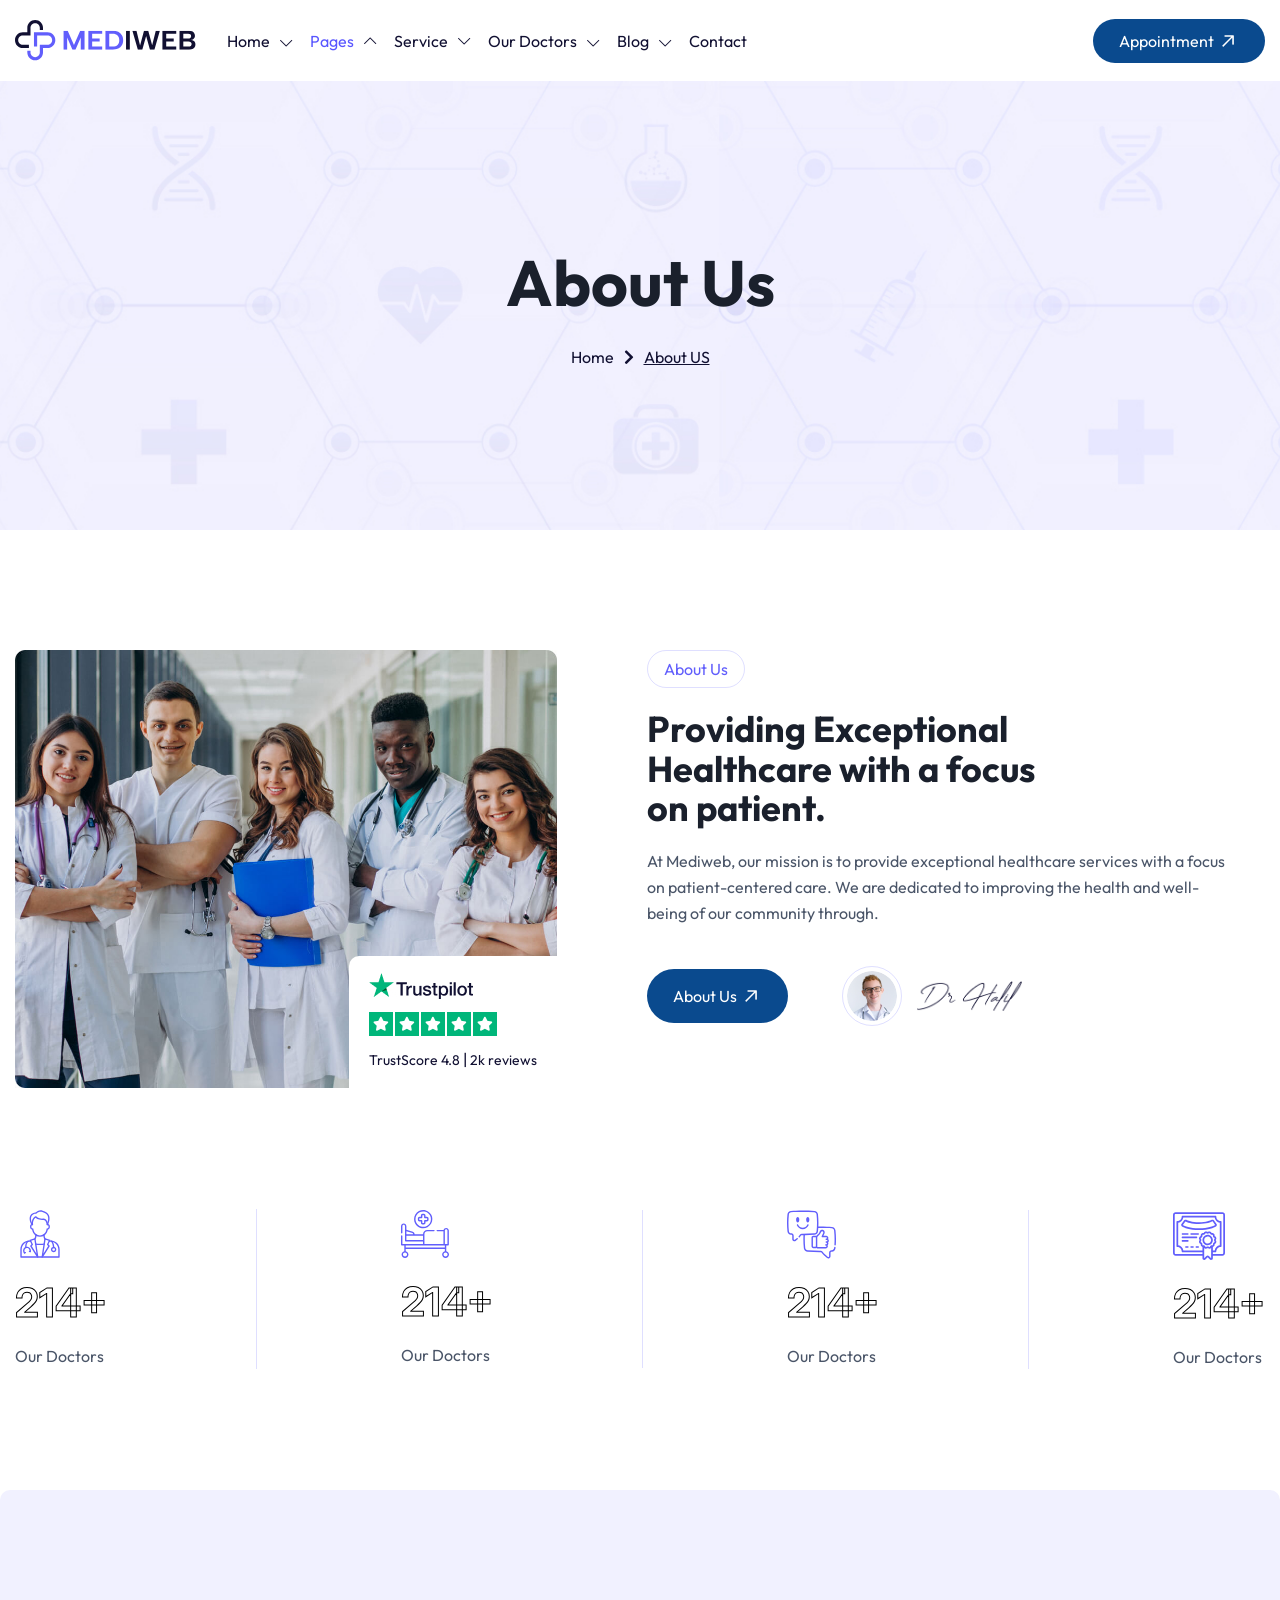
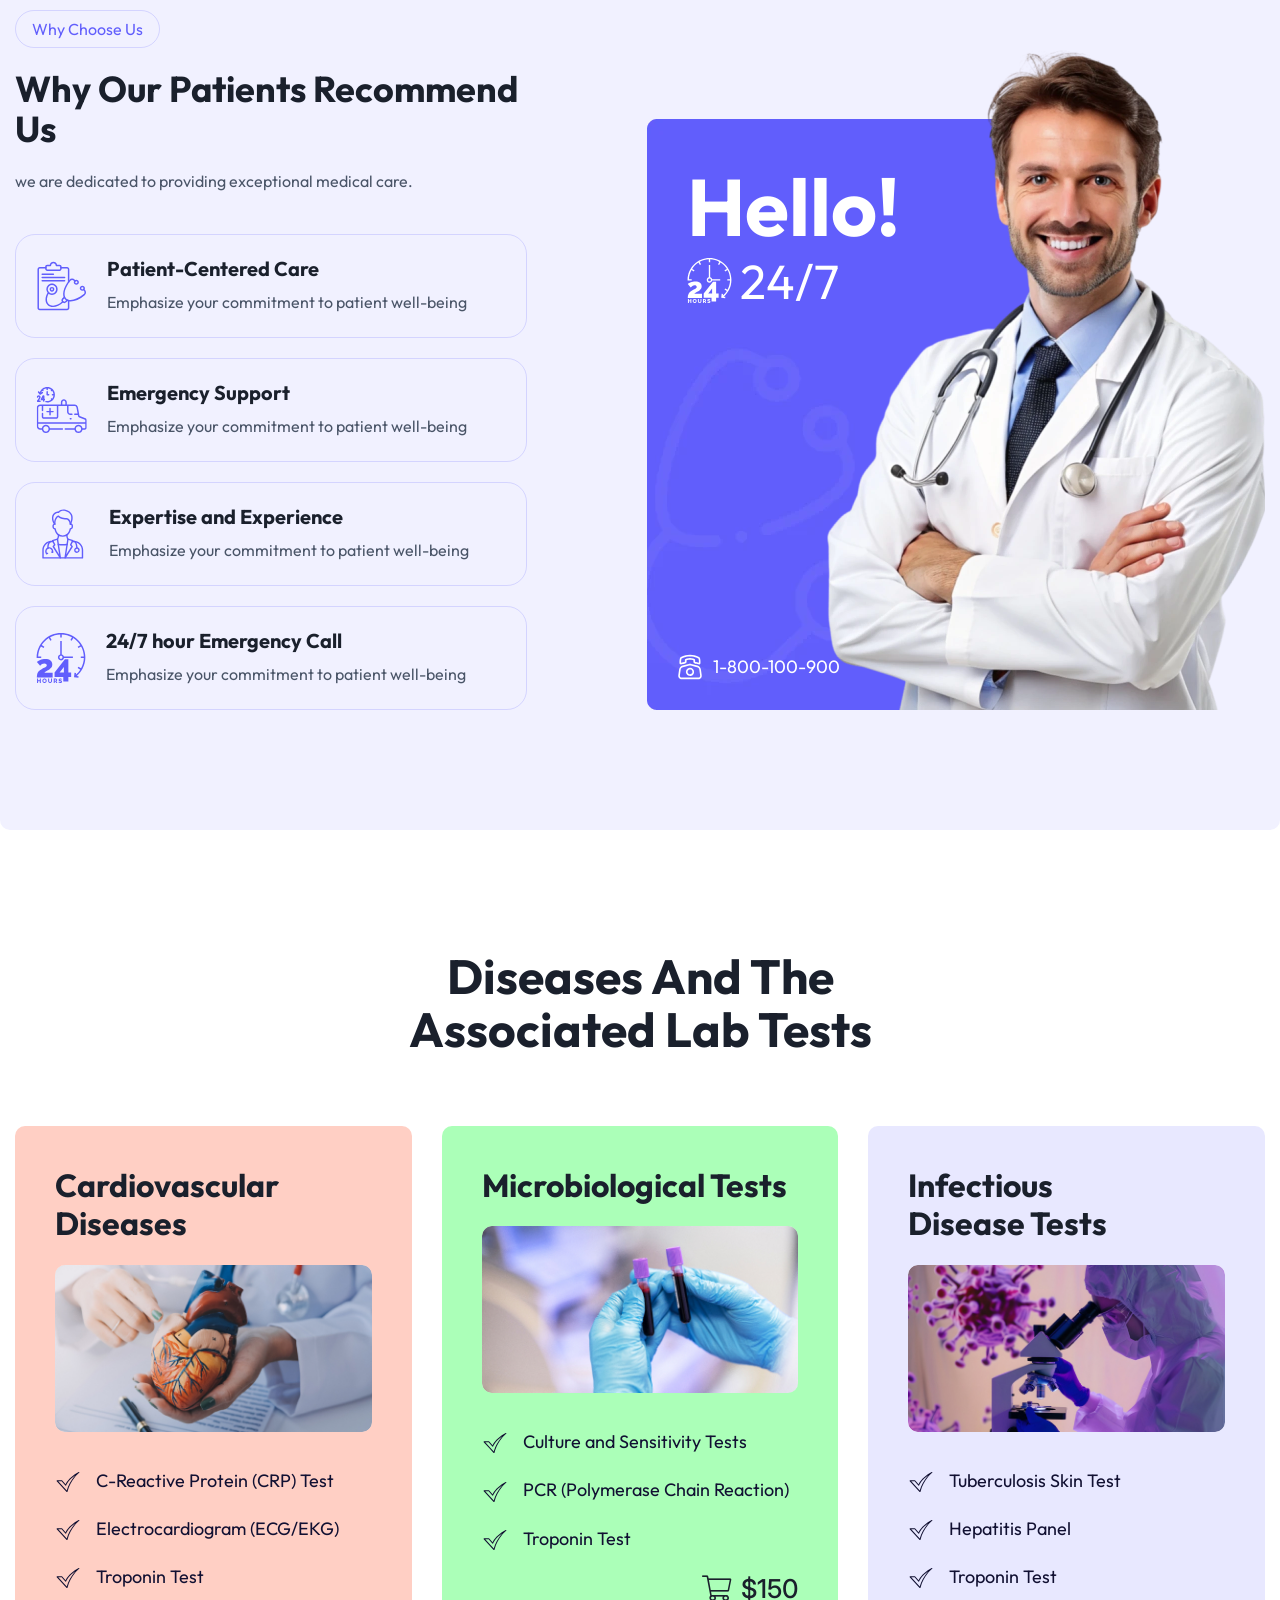
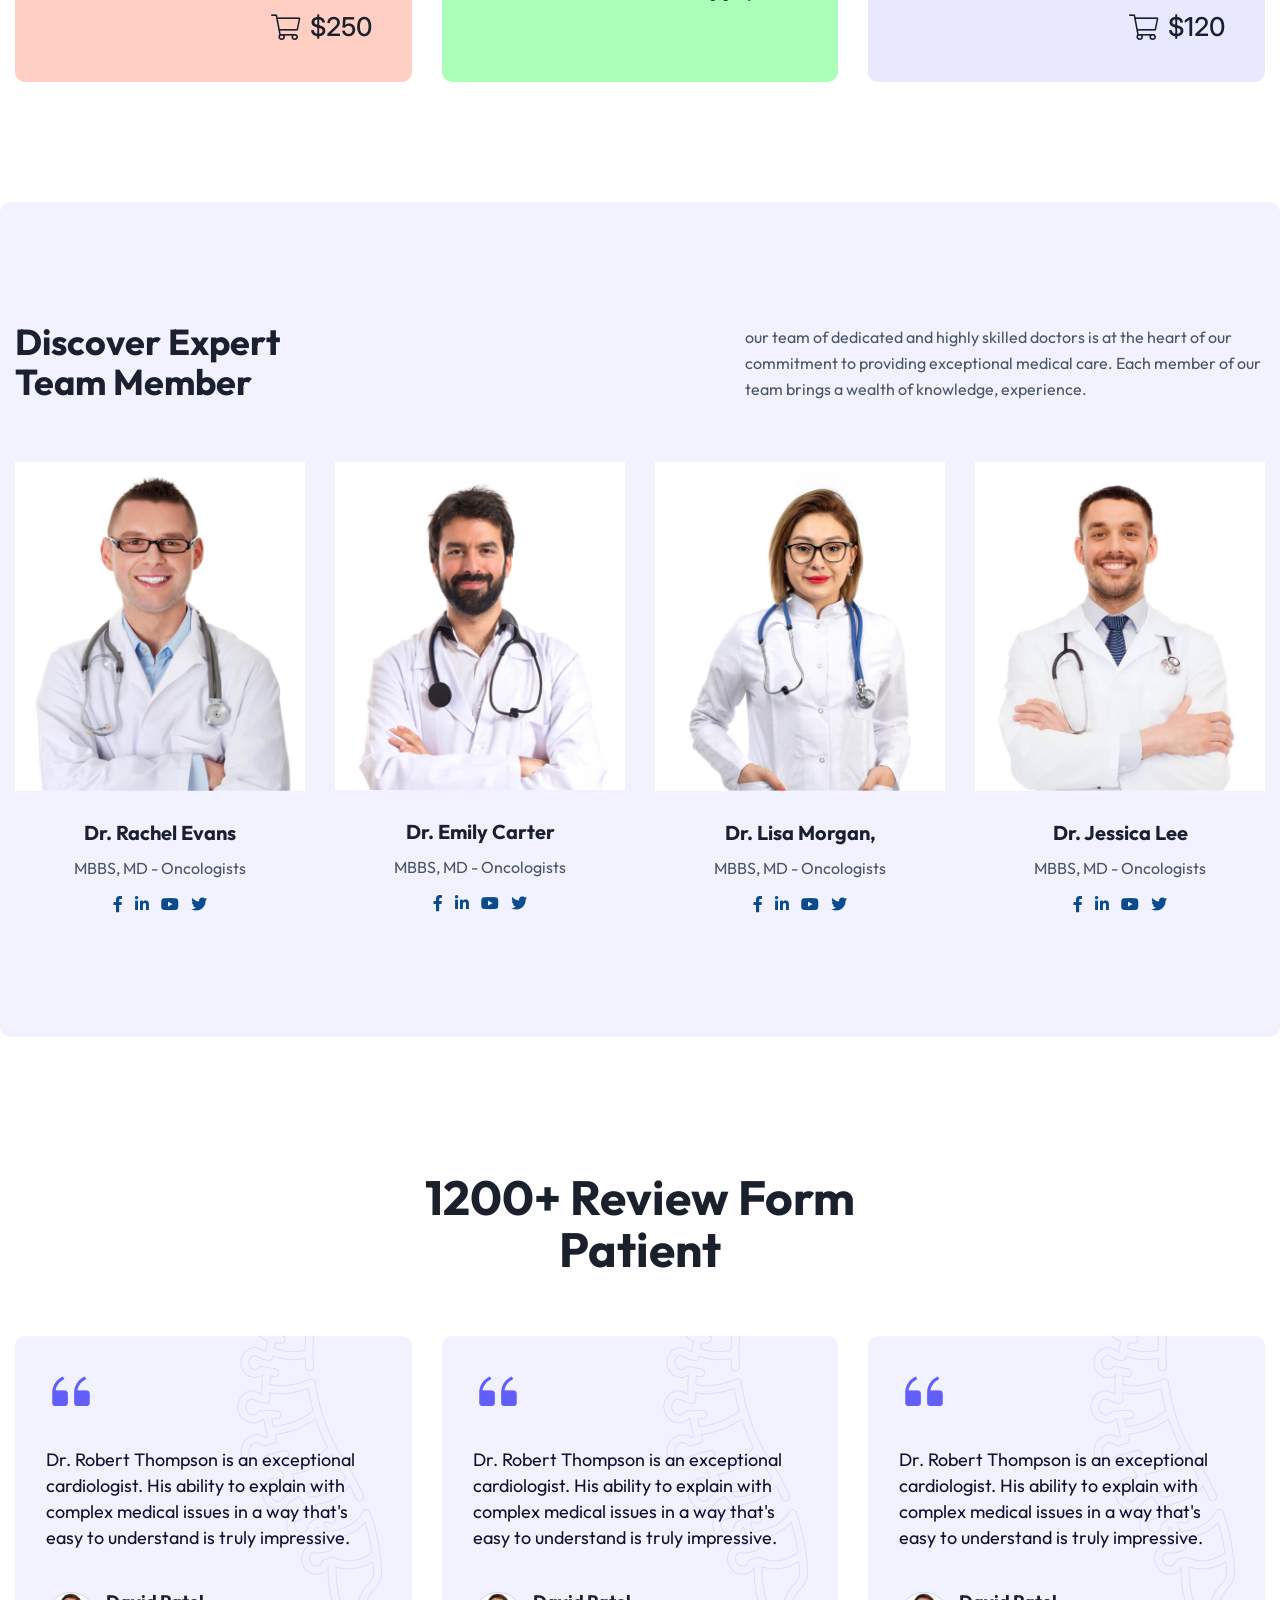
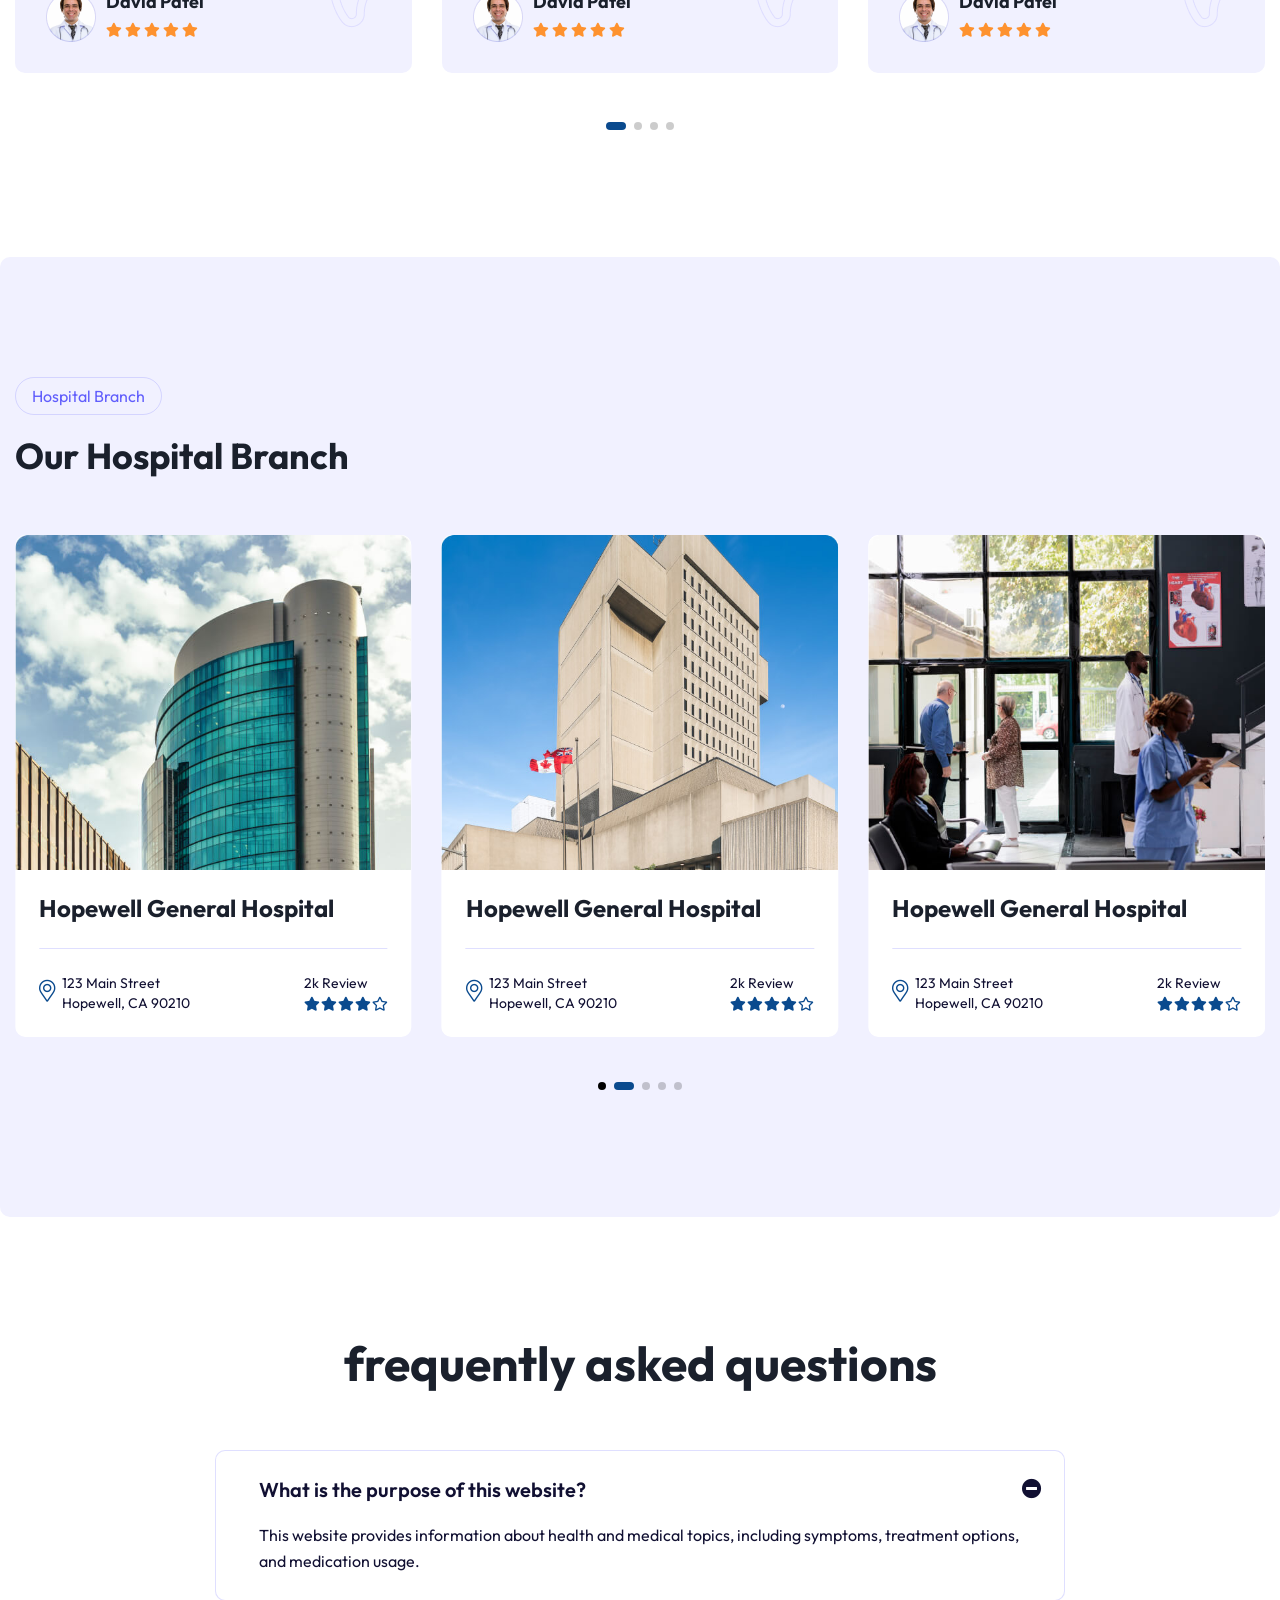
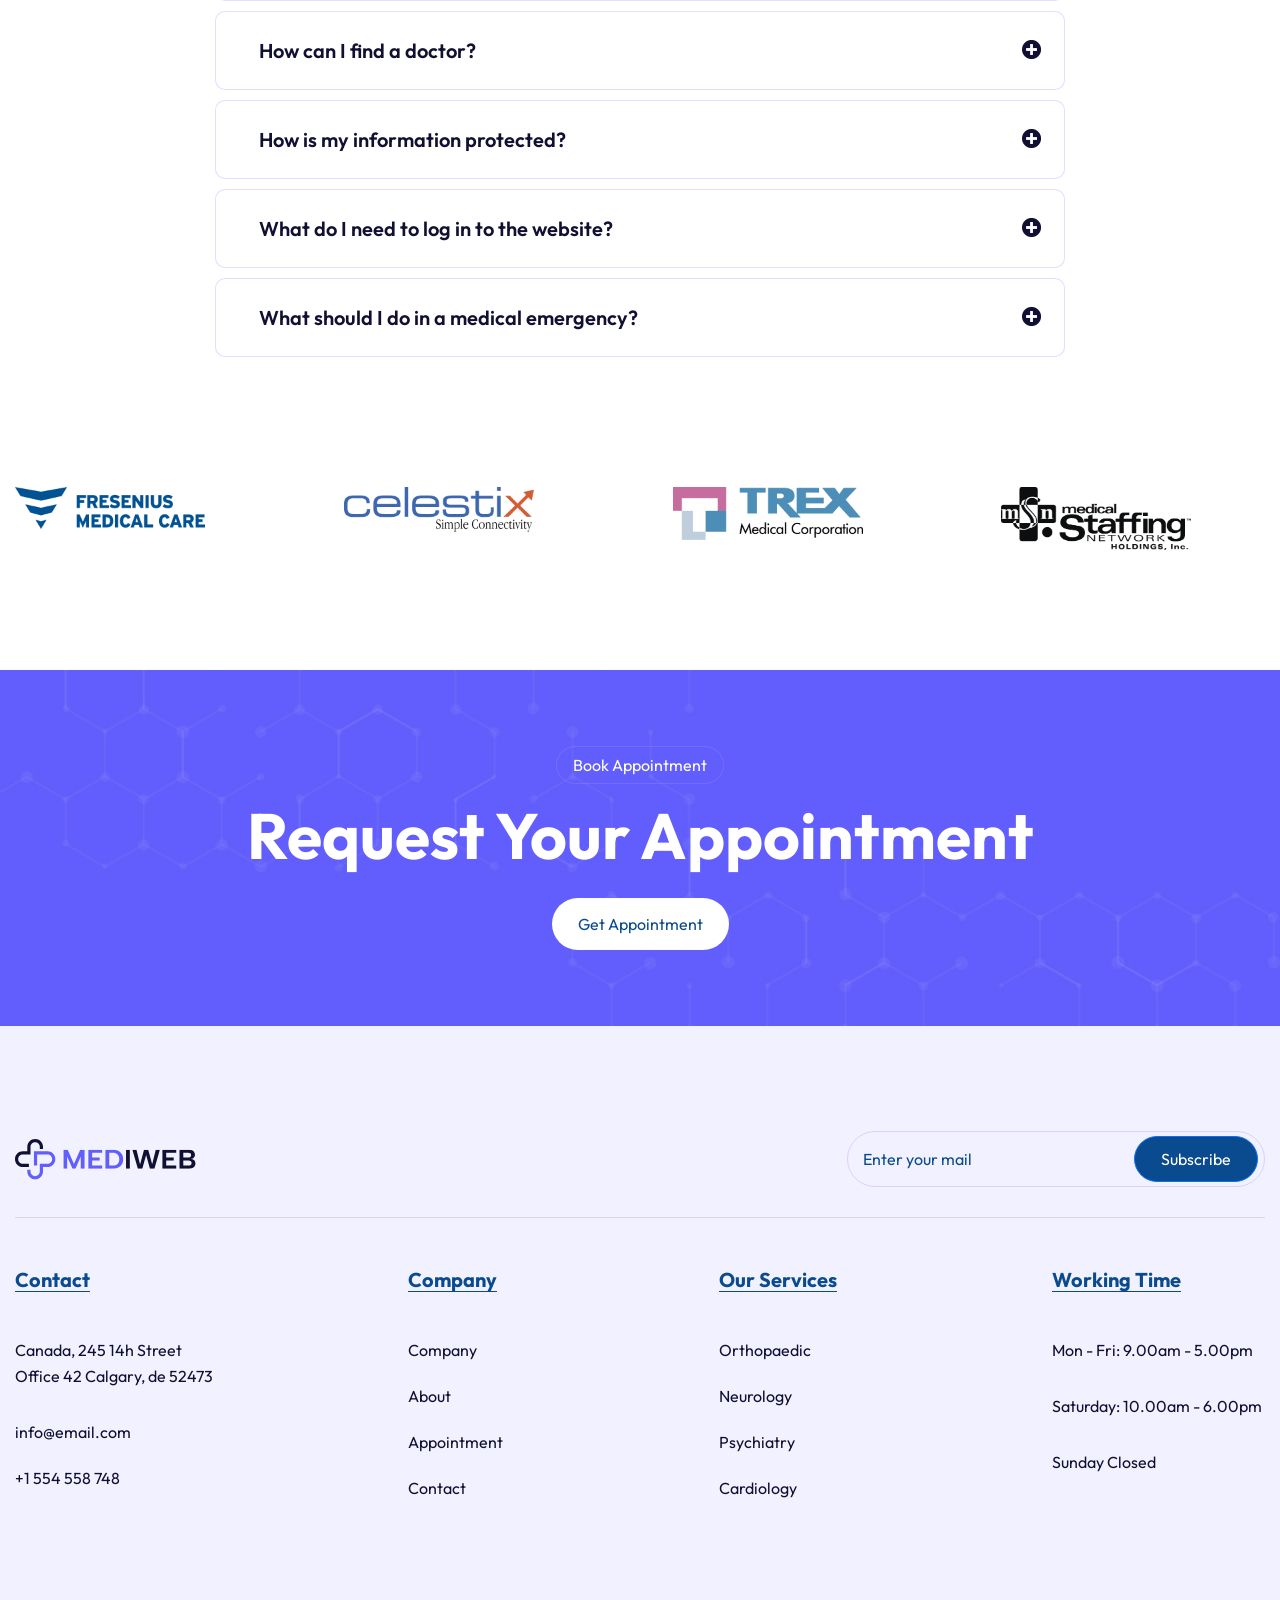
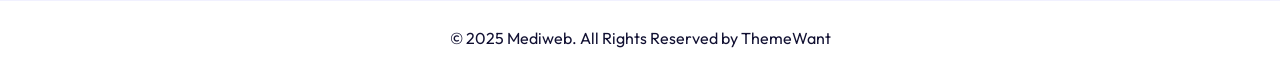
==== commit 20e451ab: "fixes" ====
--- a/about.html
+++ b/about.html
@@ -39,7 +39,6 @@
                                             <li><a href="index-six.html">Health Care</a></li>
                                             <li><a href="index-seven.html">Gynecology</a></li>
                                             <li><a href="index-eight.html">Surgery</a></li>
-                                            <li><a href="index-nine.html">Optics</a></li>
                                         </ul>
                                     </li>
 
--- a/assets/css/style.css
+++ b/assets/css/style.css
@@ -45,6 +45,7 @@
 /* Default  */
 @import url("https://fonts.googleapis.com/css2?family=Outfit:wght@400;500;600;700;800&display=swap");
 @import url("https://fonts.googleapis.com/css2?family=Inter:wght@300;400;500;600;700&display=swap");
+
 :root {
   --color-primary: #0A4A8E;
   --color-secondary: #00A8CC;
@@ -124,21 +125,25 @@
   overflow-x: hidden;
   margin: 0;
 }
+
 @media only screen and (min-width: 992px) and (max-width: 1199px) {
   body {
     overflow: hidden;
   }
 }
+
 @media only screen and (min-width: 768px) and (max-width: 991px) {
   body {
     overflow: hidden;
   }
 }
+
 @media only screen and (max-width: 767px) {
   body {
     overflow: hidden;
   }
 }
+
 body::before {
   content: "";
   width: 100%;
@@ -259,57 +264,71 @@
 .bg-color-tertiary .h6 {
   color: #fff;
 }
+
 .bg-color-tertiary p {
   color: #6c7279;
 }
+
 .bg-color-tertiary a {
   color: #6c7279;
 }
 
 @media only screen and (min-width: 768px) and (max-width: 991px) {
+
   h1,
   .h1 {
     font-size: 38px;
   }
+
   h2,
   .h2 {
     font-size: 32px;
   }
+
   h3,
   .h3 {
     font-size: 28px;
   }
+
   h4,
   .h4 {
     font-size: 24px;
   }
+
   h5,
   .h5 {
     font-size: 18px;
   }
 }
+
 @media only screen and (max-width: 767px) {
+
   h1,
   .h1 {
     font-size: 34px;
   }
+
   h2,
   .h2 {
     font-size: 28px;
   }
+
   h3,
   .h3 {
     font-size: 24px;
   }
+
   h4,
   .h4 {
     font-size: 20px;
   }
+
   h5,
   .h5 {
     font-size: 20px;
   }
 }
+
 h1,
 .h1,
 h2,
@@ -338,6 +357,7 @@
   color: var(--color-body);
   margin: 0 0 40px;
 }
+
 @media only screen and (max-width: 767px) {
   p {
     margin: 0 0 20px;
@@ -345,43 +365,54 @@
     line-height: 28px;
   }
 }
+
 p.b1 {
   font-size: var(--font-size-b1);
   line-height: var(--line-height-b1);
 }
+
 p.b3 {
   font-size: var(--font-size-b3);
   line-height: var(--line-height-b3);
 }
+
 p.has-large-font-size {
   line-height: 1.5;
   font-size: 36px;
 }
+
 p.has-medium-font-size {
   font-size: 24px;
   line-height: 36px;
 }
+
 p.has-small-font-size {
   font-size: 13px;
 }
+
 p.has-very-light-gray-color {
   color: var(--color-white);
 }
+
 p.has-background {
   padding: 20px 30px;
 }
+
 p.b1 {
   font-size: var(--font-size-b1);
   line-height: var(--line-height-b1);
 }
+
 p.b2 {
   font-size: var(--font-size-b2);
   line-height: var(--line-height-b2);
 }
+
 p.b3 {
   font-size: var(--font-size-b3);
   line-height: var(--line-height-b3);
 }
+
 p:last-child {
   margin-bottom: 0;
 }
@@ -443,6 +474,7 @@
   margin-bottom: 30px;
   padding-left: 20px;
 }
+
 ul.liststyle.bullet li {
   font-size: 18px;
   line-height: 30px;
@@ -450,11 +482,13 @@
   position: relative;
   padding-left: 30px;
 }
+
 @media only screen and (max-width: 767px) {
   ul.liststyle.bullet li {
     padding-left: 19px;
   }
 }
+
 ul.liststyle.bullet li::before {
   position: absolute;
   content: "";
@@ -465,9 +499,11 @@
   left: 0;
   top: 10px;
 }
-ul.liststyle.bullet li + li {
+
+ul.liststyle.bullet li+li {
   margin-top: 8px;
 }
+
 ul li {
   font-size: var(--font-size-b1);
   line-height: var(--line-height-b1);
@@ -475,13 +511,16 @@
   margin-bottom: 10px;
   color: var(--color-body);
 }
+
 ul li a {
   text-decoration: none;
   color: var(--color-gray);
 }
+
 ul li a:hover {
   color: var(--color-primary);
 }
+
 ul ul {
   margin-bottom: 0;
 }
@@ -489,6 +528,7 @@
 ol {
   margin-bottom: 30px;
 }
+
 ol li {
   font-size: var(--font-size-b1);
   line-height: var(--line-height-b1);
@@ -496,13 +536,16 @@
   margin-top: 10px;
   margin-bottom: 10px;
 }
+
 ol li a {
   color: var(--color-heading);
   text-decoration: none;
 }
+
 ol li a:hover {
   color: var(--color-primary);
 }
+
 ol ul {
   padding-left: 30px;
 }
@@ -521,29 +564,34 @@
     font-size: 1.3;
   }
 }
+
 @media only screen and (min-width: 992px) and (max-width: 1199px) {
   h1 {
     font-size: 54px;
   }
 }
+
 @media only screen and (min-width: 768px) and (max-width: 991px) {
   h1 {
     font-size: 40px;
     line-height: 1.4;
   }
 }
+
 @media only screen and (max-width: 767px) {
   h1 {
     font-size: 30px;
     line-height: 1.3;
   }
 }
+
 @media only screen and (max-width: 575px) {
   h1 {
     font-size: 28px;
     line-height: 1.3;
   }
 }
+
 @media only screen and (max-width: 479px) {
   h1 {
     font-size: 26px;
@@ -556,29 +604,34 @@
     font-size: 54px;
   }
 }
+
 @media only screen and (min-width: 992px) and (max-width: 1199px) {
   h2 {
     font-size: 44px;
   }
 }
+
 @media only screen and (min-width: 768px) and (max-width: 991px) {
   h2 {
     font-size: 36px;
     line-height: 1.4;
   }
 }
+
 @media only screen and (max-width: 767px) {
   h2 {
     font-size: 32px;
     line-height: 1.4;
   }
 }
+
 @media only screen and (max-width: 575px) {
   h2 {
     font-size: 32px;
     line-height: 1.4;
   }
 }
+
 @media only screen and (max-width: 479px) {
   h2 {
     font-size: 26px;
@@ -591,29 +644,34 @@
     font-size: 40px;
   }
 }
+
 @media only screen and (min-width: 992px) and (max-width: 1199px) {
   h3 {
     font-size: 36px;
   }
 }
+
 @media only screen and (min-width: 768px) and (max-width: 991px) {
   h3 {
     font-size: 30px;
     line-height: 56px;
   }
 }
+
 @media only screen and (max-width: 767px) {
   h3 {
     font-size: 30px;
     line-height: 45px;
   }
 }
+
 @media only screen and (max-width: 575px) {
   h3 {
     font-size: 24px;
     line-height: 36px;
   }
 }
+
 @media only screen and (max-width: 479px) {
   h3 {
     font-size: 22px;
@@ -639,11 +697,13 @@
 .rts-section-gap {
   padding: 120px 0;
 }
+
 @media only screen and (min-width: 768px) and (max-width: 991px) {
   .rts-section-gap {
     padding: 80px 0;
   }
 }
+
 @media only screen and (max-width: 767px) {
   .rts-section-gap {
     padding: 60px 0;
@@ -653,11 +713,13 @@
 .rts-section-gapBottom {
   padding-bottom: 120px;
 }
+
 @media only screen and (min-width: 768px) and (max-width: 991px) {
   .rts-section-gapBottom {
     padding-bottom: 80px;
   }
 }
+
 @media only screen and (max-width: 767px) {
   .rts-section-gapBottom {
     padding-bottom: 60px;
@@ -667,11 +729,13 @@
 .rts-section-gapTop {
   padding-top: 120px;
 }
+
 @media only screen and (min-width: 768px) and (max-width: 991px) {
   .rts-section-gapTop {
     padding-top: 70px;
   }
 }
+
 @media only screen and (max-width: 767px) {
   .rts-section-gapTop {
     padding-top: 60px;
@@ -681,11 +745,13 @@
 .rts-section-gap2 {
   padding: 100px 0;
 }
+
 @media only screen and (min-width: 768px) and (max-width: 991px) {
   .rts-section-gap2 {
     padding: 80px 0;
   }
 }
+
 @media only screen and (max-width: 767px) {
   .rts-section-gap2 {
     padding: 60px 0;
@@ -695,11 +761,13 @@
 .rts-section-gap2Bottom {
   padding-bottom: 100px;
 }
+
 @media only screen and (min-width: 768px) and (max-width: 991px) {
   .rts-section-gap2Bottom {
     padding-bottom: 80px;
   }
 }
+
 @media only screen and (max-width: 767px) {
   .rts-section-gap2Bottom {
     padding-bottom: 60px;
@@ -709,11 +777,13 @@
 .rts-section-gap2Top {
   padding-top: 100px;
 }
+
 @media only screen and (min-width: 768px) and (max-width: 991px) {
   .rts-section-gap2Top {
     padding-top: 70px;
   }
 }
+
 @media only screen and (max-width: 767px) {
   .rts-section-gap2Top {
     padding-top: 60px;
@@ -723,11 +793,13 @@
 .rts-section-gap3 {
   padding: 150px 0;
 }
+
 @media only screen and (min-width: 768px) and (max-width: 991px) {
   .rts-section-gap3 {
     padding: 80px 0;
   }
 }
+
 @media only screen and (max-width: 767px) {
   .rts-section-gap3 {
     padding: 60px 0;
@@ -737,11 +809,13 @@
 .rts-section-gap3Bottom {
   padding-bottom: 150px;
 }
+
 @media only screen and (min-width: 768px) and (max-width: 991px) {
   .rts-section-gap3Bottom {
     padding-bottom: 80px;
   }
 }
+
 @media only screen and (max-width: 767px) {
   .rts-section-gap3Bottom {
     padding-bottom: 60px;
@@ -751,11 +825,13 @@
 .rts-section-gap3Top {
   padding-top: 150px;
 }
+
 @media only screen and (min-width: 768px) and (max-width: 991px) {
   .rts-section-gap3Top {
     padding-top: 70px;
   }
 }
+
 @media only screen and (max-width: 767px) {
   .rts-section-gap3Top {
     padding-top: 60px;
@@ -2398,4782 +2474,6372 @@
   .ptb_lp--5 {
     padding: 5px 0;
   }
+
   .plr_lp--5 {
     padding: 0 5px;
   }
+
   .pt_lp--5 {
     padding-top: 5px;
   }
+
   .pb_lp--5 {
     padding-bottom: 5px;
   }
+
   .pl_lp--5 {
     padding-left: 5px;
   }
+
   .pr_lp--5 {
     padding-right: 5px;
   }
+
   .mt_lp--5 {
     margin-top: 5px;
   }
+
   .mb_lp--5 {
     margin-bottom: 5px;
   }
+
   .ptb_lp--10 {
     padding: 10px 0;
   }
+
   .plr_lp--10 {
     padding: 0 10px;
   }
+
   .pt_lp--10 {
     padding-top: 10px;
   }
+
   .pb_lp--10 {
     padding-bottom: 10px;
   }
+
   .pl_lp--10 {
     padding-left: 10px;
   }
+
   .pr_lp--10 {
     padding-right: 10px;
   }
+
   .mt_lp--10 {
     margin-top: 10px;
   }
+
   .mb_lp--10 {
     margin-bottom: 10px;
   }
+
   .ptb_lp--15 {
     padding: 15px 0;
   }
+
   .plr_lp--15 {
     padding: 0 15px;
   }
+
   .pt_lp--15 {
     padding-top: 15px;
   }
+
   .pb_lp--15 {
     padding-bottom: 15px;
   }
+
   .pl_lp--15 {
     padding-left: 15px;
   }
+
   .pr_lp--15 {
     padding-right: 15px;
   }
+
   .mt_lp--15 {
     margin-top: 15px;
   }
+
   .mb_lp--15 {
     margin-bottom: 15px;
   }
+
   .ptb_lp--20 {
     padding: 20px 0;
   }
+
   .plr_lp--20 {
     padding: 0 20px;
   }
+
   .pt_lp--20 {
     padding-top: 20px;
   }
+
   .pb_lp--20 {
     padding-bottom: 20px;
   }
+
   .pl_lp--20 {
     padding-left: 20px;
   }
+
   .pr_lp--20 {
     padding-right: 20px;
   }
+
   .mt_lp--20 {
     margin-top: 20px;
   }
+
   .mb_lp--20 {
     margin-bottom: 20px;
   }
+
   .ptb_lp--25 {
     padding: 25px 0;
   }
+
   .plr_lp--25 {
     padding: 0 25px;
   }
+
   .pt_lp--25 {
     padding-top: 25px;
   }
+
   .pb_lp--25 {
     padding-bottom: 25px;
   }
+
   .pl_lp--25 {
     padding-left: 25px;
   }
+
   .pr_lp--25 {
     padding-right: 25px;
   }
+
   .mt_lp--25 {
     margin-top: 25px;
   }
+
   .mb_lp--25 {
     margin-bottom: 25px;
   }
+
   .ptb_lp--30 {
     padding: 30px 0;
   }
+
   .plr_lp--30 {
     padding: 0 30px;
   }
+
   .pt_lp--30 {
     padding-top: 30px;
   }
+
   .pb_lp--30 {
     padding-bottom: 30px;
   }
+
   .pl_lp--30 {
     padding-left: 30px;
   }
+
   .pr_lp--30 {
     padding-right: 30px;
   }
+
   .mt_lp--30 {
     margin-top: 30px;
   }
+
   .mb_lp--30 {
     margin-bottom: 30px;
   }
+
   .ptb_lp--35 {
     padding: 35px 0;
   }
+
   .plr_lp--35 {
     padding: 0 35px;
   }
+
   .pt_lp--35 {
     padding-top: 35px;
   }
+
   .pb_lp--35 {
     padding-bottom: 35px;
   }
+
   .pl_lp--35 {
     padding-left: 35px;
   }
+
   .pr_lp--35 {
     padding-right: 35px;
   }
+
   .mt_lp--35 {
     margin-top: 35px;
   }
+
   .mb_lp--35 {
     margin-bottom: 35px;
   }
+
   .ptb_lp--40 {
     padding: 40px 0;
   }
+
   .plr_lp--40 {
     padding: 0 40px;
   }
+
   .pt_lp--40 {
     padding-top: 40px;
   }
+
   .pb_lp--40 {
     padding-bottom: 40px;
   }
+
   .pl_lp--40 {
     padding-left: 40px;
   }
+
   .pr_lp--40 {
     padding-right: 40px;
   }
+
   .mt_lp--40 {
     margin-top: 40px;
   }
+
   .mb_lp--40 {
     margin-bottom: 40px;
   }
+
   .ptb_lp--45 {
     padding: 45px 0;
   }
+
   .plr_lp--45 {
     padding: 0 45px;
   }
+
   .pt_lp--45 {
     padding-top: 45px;
   }
+
   .pb_lp--45 {
     padding-bottom: 45px;
   }
+
   .pl_lp--45 {
     padding-left: 45px;
   }
+
   .pr_lp--45 {
     padding-right: 45px;
   }
+
   .mt_lp--45 {
     margin-top: 45px;
   }
+
   .mb_lp--45 {
     margin-bottom: 45px;
   }
+
   .ptb_lp--50 {
     padding: 50px 0;
   }
+
   .plr_lp--50 {
     padding: 0 50px;
   }
+
   .pt_lp--50 {
     padding-top: 50px;
   }
+
   .pb_lp--50 {
     padding-bottom: 50px;
   }
+
   .pl_lp--50 {
     padding-left: 50px;
   }
+
   .pr_lp--50 {
     padding-right: 50px;
   }
+
   .mt_lp--50 {
     margin-top: 50px;
   }
+
   .mb_lp--50 {
     margin-bottom: 50px;
   }
+
   .ptb_lp--55 {
     padding: 55px 0;
   }
+
   .plr_lp--55 {
     padding: 0 55px;
   }
+
   .pt_lp--55 {
     padding-top: 55px;
   }
+
   .pb_lp--55 {
     padding-bottom: 55px;
   }
+
   .pl_lp--55 {
     padding-left: 55px;
   }
+
   .pr_lp--55 {
     padding-right: 55px;
   }
+
   .mt_lp--55 {
     margin-top: 55px;
   }
+
   .mb_lp--55 {
     margin-bottom: 55px;
   }
+
   .ptb_lp--60 {
     padding: 60px 0;
   }
+
   .plr_lp--60 {
     padding: 0 60px;
   }
+
   .pt_lp--60 {
     padding-top: 60px;
   }
+
   .pb_lp--60 {
     padding-bottom: 60px;
   }
+
   .pl_lp--60 {
     padding-left: 60px;
   }
+
   .pr_lp--60 {
     padding-right: 60px;
   }
+
   .mt_lp--60 {
     margin-top: 60px;
   }
+
   .mb_lp--60 {
     margin-bottom: 60px;
   }
+
   .ptb_lp--65 {
     padding: 65px 0;
   }
+
   .plr_lp--65 {
     padding: 0 65px;
   }
+
   .pt_lp--65 {
     padding-top: 65px;
   }
+
   .pb_lp--65 {
     padding-bottom: 65px;
   }
+
   .pl_lp--65 {
     padding-left: 65px;
   }
+
   .pr_lp--65 {
     padding-right: 65px;
   }
+
   .mt_lp--65 {
     margin-top: 65px;
   }
+
   .mb_lp--65 {
     margin-bottom: 65px;
   }
+
   .ptb_lp--70 {
     padding: 70px 0;
   }
+
   .plr_lp--70 {
     padding: 0 70px;
   }
+
   .pt_lp--70 {
     padding-top: 70px;
   }
+
   .pb_lp--70 {
     padding-bottom: 70px;
   }
+
   .pl_lp--70 {
     padding-left: 70px;
   }
+
   .pr_lp--70 {
     padding-right: 70px;
   }
+
   .mt_lp--70 {
     margin-top: 70px;
   }
+
   .mb_lp--70 {
     margin-bottom: 70px;
   }
+
   .ptb_lp--75 {
     padding: 75px 0;
   }
+
   .plr_lp--75 {
     padding: 0 75px;
   }
+
   .pt_lp--75 {
     padding-top: 75px;
   }
+
   .pb_lp--75 {
     padding-bottom: 75px;
   }
+
   .pl_lp--75 {
     padding-left: 75px;
   }
+
   .pr_lp--75 {
     padding-right: 75px;
   }
+
   .mt_lp--75 {
     margin-top: 75px;
   }
+
   .mb_lp--75 {
     margin-bottom: 75px;
   }
+
   .ptb_lp--80 {
     padding: 80px 0;
   }
+
   .plr_lp--80 {
     padding: 0 80px;
   }
+
   .pt_lp--80 {
     padding-top: 80px;
   }
+
   .pb_lp--80 {
     padding-bottom: 80px;
   }
+
   .pl_lp--80 {
     padding-left: 80px;
   }
+
   .pr_lp--80 {
     padding-right: 80px;
   }
+
   .mt_lp--80 {
     margin-top: 80px;
   }
+
   .mb_lp--80 {
     margin-bottom: 80px;
   }
+
   .ptb_lp--85 {
     padding: 85px 0;
   }
+
   .plr_lp--85 {
     padding: 0 85px;
   }
+
   .pt_lp--85 {
     padding-top: 85px;
   }
+
   .pb_lp--85 {
     padding-bottom: 85px;
   }
+
   .pl_lp--85 {
     padding-left: 85px;
   }
+
   .pr_lp--85 {
     padding-right: 85px;
   }
+
   .mt_lp--85 {
     margin-top: 85px;
   }
+
   .mb_lp--85 {
     margin-bottom: 85px;
   }
+
   .ptb_lp--90 {
     padding: 90px 0;
   }
+
   .plr_lp--90 {
     padding: 0 90px;
   }
+
   .pt_lp--90 {
     padding-top: 90px;
   }
+
   .pb_lp--90 {
     padding-bottom: 90px;
   }
+
   .pl_lp--90 {
     padding-left: 90px;
   }
+
   .pr_lp--90 {
     padding-right: 90px;
   }
+
   .mt_lp--90 {
     margin-top: 90px;
   }
+
   .mb_lp--90 {
     margin-bottom: 90px;
   }
+
   .ptb_lp--95 {
     padding: 95px 0;
   }
+
   .plr_lp--95 {
     padding: 0 95px;
   }
+
   .pt_lp--95 {
     padding-top: 95px;
   }
+
   .pb_lp--95 {
     padding-bottom: 95px;
   }
+
   .pl_lp--95 {
     padding-left: 95px;
   }
+
   .pr_lp--95 {
     padding-right: 95px;
   }
+
   .mt_lp--95 {
     margin-top: 95px;
   }
+
   .mb_lp--95 {
     margin-bottom: 95px;
   }
+
   .ptb_lp--100 {
     padding: 100px 0;
   }
+
   .plr_lp--100 {
     padding: 0 100px;
   }
+
   .pt_lp--100 {
     padding-top: 100px;
   }
+
   .pb_lp--100 {
     padding-bottom: 100px;
   }
+
   .pl_lp--100 {
     padding-left: 100px;
   }
+
   .pr_lp--100 {
     padding-right: 100px;
   }
+
   .mt_lp--100 {
     margin-top: 100px;
   }
+
   .mb_lp--100 {
     margin-bottom: 100px;
   }
+
   .ptb_lp--105 {
     padding: 105px 0;
   }
+
   .plr_lp--105 {
     padding: 0 105px;
   }
+
   .pt_lp--105 {
     padding-top: 105px;
   }
+
   .pb_lp--105 {
     padding-bottom: 105px;
   }
+
   .pl_lp--105 {
     padding-left: 105px;
   }
+
   .pr_lp--105 {
     padding-right: 105px;
   }
+
   .mt_lp--105 {
     margin-top: 105px;
   }
+
   .mb_lp--105 {
     margin-bottom: 105px;
   }
+
   .ptb_lp--110 {
     padding: 110px 0;
   }
+
   .plr_lp--110 {
     padding: 0 110px;
   }
+
   .pt_lp--110 {
     padding-top: 110px;
   }
+
   .pb_lp--110 {
     padding-bottom: 110px;
   }
+
   .pl_lp--110 {
     padding-left: 110px;
   }
+
   .pr_lp--110 {
     padding-right: 110px;
   }
+
   .mt_lp--110 {
     margin-top: 110px;
   }
+
   .mb_lp--110 {
     margin-bottom: 110px;
   }
+
   .ptb_lp--115 {
     padding: 115px 0;
   }
+
   .plr_lp--115 {
     padding: 0 115px;
   }
+
   .pt_lp--115 {
     padding-top: 115px;
   }
+
   .pb_lp--115 {
     padding-bottom: 115px;
   }
+
   .pl_lp--115 {
     padding-left: 115px;
   }
+
   .pr_lp--115 {
     padding-right: 115px;
   }
+
   .mt_lp--115 {
     margin-top: 115px;
   }
+
   .mb_lp--115 {
     margin-bottom: 115px;
   }
+
   .ptb_lp--120 {
     padding: 120px 0;
   }
+
   .plr_lp--120 {
     padding: 0 120px;
   }
+
   .pt_lp--120 {
     padding-top: 120px;
   }
+
   .pb_lp--120 {
     padding-bottom: 120px;
   }
+
   .pl_lp--120 {
     padding-left: 120px;
   }
+
   .pr_lp--120 {
     padding-right: 120px;
   }
+
   .mt_lp--120 {
     margin-top: 120px;
   }
+
   .mb_lp--120 {
     margin-bottom: 120px;
   }
+
   .ptb_lp--125 {
     padding: 125px 0;
   }
+
   .plr_lp--125 {
     padding: 0 125px;
   }
+
   .pt_lp--125 {
     padding-top: 125px;
   }
+
   .pb_lp--125 {
     padding-bottom: 125px;
   }
+
   .pl_lp--125 {
     padding-left: 125px;
   }
+
   .pr_lp--125 {
     padding-right: 125px;
   }
+
   .mt_lp--125 {
     margin-top: 125px;
   }
+
   .mb_lp--125 {
     margin-bottom: 125px;
   }
+
   .ptb_lp--130 {
     padding: 130px 0;
   }
+
   .plr_lp--130 {
     padding: 0 130px;
   }
+
   .pt_lp--130 {
     padding-top: 130px;
   }
+
   .pb_lp--130 {
     padding-bottom: 130px;
   }
+
   .pl_lp--130 {
     padding-left: 130px;
   }
+
   .pr_lp--130 {
     padding-right: 130px;
   }
+
   .mt_lp--130 {
     margin-top: 130px;
   }
+
   .mb_lp--130 {
     margin-bottom: 130px;
   }
+
   .ptb_lp--135 {
     padding: 135px 0;
   }
+
   .plr_lp--135 {
     padding: 0 135px;
   }
+
   .pt_lp--135 {
     padding-top: 135px;
   }
+
   .pb_lp--135 {
     padding-bottom: 135px;
   }
+
   .pl_lp--135 {
     padding-left: 135px;
   }
+
   .pr_lp--135 {
     padding-right: 135px;
   }
+
   .mt_lp--135 {
     margin-top: 135px;
   }
+
   .mb_lp--135 {
     margin-bottom: 135px;
   }
+
   .ptb_lp--140 {
     padding: 140px 0;
   }
+
   .plr_lp--140 {
     padding: 0 140px;
   }
+
   .pt_lp--140 {
     padding-top: 140px;
   }
+
   .pb_lp--140 {
     padding-bottom: 140px;
   }
+
   .pl_lp--140 {
     padding-left: 140px;
   }
+
   .pr_lp--140 {
     padding-right: 140px;
   }
+
   .mt_lp--140 {
     margin-top: 140px;
   }
+
   .mb_lp--140 {
     margin-bottom: 140px;
   }
+
   .ptb_lp--145 {
     padding: 145px 0;
   }
+
   .plr_lp--145 {
     padding: 0 145px;
   }
+
   .pt_lp--145 {
     padding-top: 145px;
   }
+
   .pb_lp--145 {
     padding-bottom: 145px;
   }
+
   .pl_lp--145 {
     padding-left: 145px;
   }
+
   .pr_lp--145 {
     padding-right: 145px;
   }
+
   .mt_lp--145 {
     margin-top: 145px;
   }
+
   .mb_lp--145 {
     margin-bottom: 145px;
   }
+
   .ptb_lp--150 {
     padding: 150px 0;
   }
+
   .plr_lp--150 {
     padding: 0 150px;
   }
+
   .pt_lp--150 {
     padding-top: 150px;
   }
+
   .pb_lp--150 {
     padding-bottom: 150px;
   }
+
   .pl_lp--150 {
     padding-left: 150px;
   }
+
   .pr_lp--150 {
     padding-right: 150px;
   }
+
   .mt_lp--150 {
     margin-top: 150px;
   }
+
   .mb_lp--150 {
     margin-bottom: 150px;
   }
+
   .ptb_lp--155 {
     padding: 155px 0;
   }
+
   .plr_lp--155 {
     padding: 0 155px;
   }
+
   .pt_lp--155 {
     padding-top: 155px;
   }
+
   .pb_lp--155 {
     padding-bottom: 155px;
   }
+
   .pl_lp--155 {
     padding-left: 155px;
   }
+
   .pr_lp--155 {
     padding-right: 155px;
   }
+
   .mt_lp--155 {
     margin-top: 155px;
   }
+
   .mb_lp--155 {
     margin-bottom: 155px;
   }
+
   .ptb_lp--160 {
     padding: 160px 0;
   }
+
   .plr_lp--160 {
     padding: 0 160px;
   }
+
   .pt_lp--160 {
     padding-top: 160px;
   }
+
   .pb_lp--160 {
     padding-bottom: 160px;
   }
+
   .pl_lp--160 {
     padding-left: 160px;
   }
+
   .pr_lp--160 {
     padding-right: 160px;
   }
+
   .mt_lp--160 {
     margin-top: 160px;
   }
+
   .mb_lp--160 {
     margin-bottom: 160px;
   }
+
   .ptb_lp--165 {
     padding: 165px 0;
   }
+
   .plr_lp--165 {
     padding: 0 165px;
   }
+
   .pt_lp--165 {
     padding-top: 165px;
   }
+
   .pb_lp--165 {
     padding-bottom: 165px;
   }
+
   .pl_lp--165 {
     padding-left: 165px;
   }
+
   .pr_lp--165 {
     padding-right: 165px;
   }
+
   .mt_lp--165 {
     margin-top: 165px;
   }
+
   .mb_lp--165 {
     margin-bottom: 165px;
   }
+
   .ptb_lp--170 {
     padding: 170px 0;
   }
+
   .plr_lp--170 {
     padding: 0 170px;
   }
+
   .pt_lp--170 {
     padding-top: 170px;
   }
+
   .pb_lp--170 {
     padding-bottom: 170px;
   }
+
   .pl_lp--170 {
     padding-left: 170px;
   }
+
   .pr_lp--170 {
     padding-right: 170px;
   }
+
   .mt_lp--170 {
     margin-top: 170px;
   }
+
   .mb_lp--170 {
     margin-bottom: 170px;
   }
+
   .ptb_lp--175 {
     padding: 175px 0;
   }
+
   .plr_lp--175 {
     padding: 0 175px;
   }
+
   .pt_lp--175 {
     padding-top: 175px;
   }
+
   .pb_lp--175 {
     padding-bottom: 175px;
   }
+
   .pl_lp--175 {
     padding-left: 175px;
   }
+
   .pr_lp--175 {
     padding-right: 175px;
   }
+
   .mt_lp--175 {
     margin-top: 175px;
   }
+
   .mb_lp--175 {
     margin-bottom: 175px;
   }
+
   .ptb_lp--180 {
     padding: 180px 0;
   }
+
   .plr_lp--180 {
     padding: 0 180px;
   }
+
   .pt_lp--180 {
     padding-top: 180px;
   }
+
   .pb_lp--180 {
     padding-bottom: 180px;
   }
+
   .pl_lp--180 {
     padding-left: 180px;
   }
+
   .pr_lp--180 {
     padding-right: 180px;
   }
+
   .mt_lp--180 {
     margin-top: 180px;
   }
+
   .mb_lp--180 {
     margin-bottom: 180px;
   }
+
   .ptb_lp--185 {
     padding: 185px 0;
   }
+
   .plr_lp--185 {
     padding: 0 185px;
   }
+
   .pt_lp--185 {
     padding-top: 185px;
   }
+
   .pb_lp--185 {
     padding-bottom: 185px;
   }
+
   .pl_lp--185 {
     padding-left: 185px;
   }
+
   .pr_lp--185 {
     padding-right: 185px;
   }
+
   .mt_lp--185 {
     margin-top: 185px;
   }
+
   .mb_lp--185 {
     margin-bottom: 185px;
   }
+
   .ptb_lp--190 {
     padding: 190px 0;
   }
+
   .plr_lp--190 {
     padding: 0 190px;
   }
+
   .pt_lp--190 {
     padding-top: 190px;
   }
+
   .pb_lp--190 {
     padding-bottom: 190px;
   }
+
   .pl_lp--190 {
     padding-left: 190px;
   }
+
   .pr_lp--190 {
     padding-right: 190px;
   }
+
   .mt_lp--190 {
     margin-top: 190px;
   }
+
   .mb_lp--190 {
     margin-bottom: 190px;
   }
+
   .ptb_lp--195 {
     padding: 195px 0;
   }
+
   .plr_lp--195 {
     padding: 0 195px;
   }
+
   .pt_lp--195 {
     padding-top: 195px;
   }
+
   .pb_lp--195 {
     padding-bottom: 195px;
   }
+
   .pl_lp--195 {
     padding-left: 195px;
   }
+
   .pr_lp--195 {
     padding-right: 195px;
   }
+
   .mt_lp--195 {
     margin-top: 195px;
   }
+
   .mb_lp--195 {
     margin-bottom: 195px;
   }
+
   .ptb_lp--200 {
     padding: 200px 0;
   }
+
   .plr_lp--200 {
     padding: 0 200px;
   }
+
   .pt_lp--200 {
     padding-top: 200px;
   }
+
   .pb_lp--200 {
     padding-bottom: 200px;
   }
+
   .pl_lp--200 {
     padding-left: 200px;
   }
+
   .pr_lp--200 {
     padding-right: 200px;
   }
+
   .mt_lp--200 {
     margin-top: 200px;
   }
+
   .mb_lp--200 {
     margin-bottom: 200px;
   }
 }
+
 @media only screen and (min-width: 992px) and (max-width: 1199px) {
   .ptb_lg--5 {
     padding: 5px 0 !important;
   }
+
   .plr_lg--5 {
     padding: 0 5px !important;
   }
+
   .pt_lg--5 {
     padding-top: 5px !important;
   }
+
   .pb_lg--5 {
     padding-bottom: 5px !important;
   }
+
   .pl_lg--5 {
     padding-left: 5px !important;
   }
+
   .pr_lg--5 {
     padding-right: 5px !important;
   }
+
   .mt_lg--5 {
     margin-top: 5px !important;
   }
+
   .mb_lg--5 {
     margin-bottom: 5px !important;
   }
+
   .ml_lg--5 {
     margin-left: 5px !important;
   }
+
   .ptb_lg--10 {
     padding: 10px 0 !important;
   }
+
   .plr_lg--10 {
     padding: 0 10px !important;
   }
+
   .pt_lg--10 {
     padding-top: 10px !important;
   }
+
   .pb_lg--10 {
     padding-bottom: 10px !important;
   }
+
   .pl_lg--10 {
     padding-left: 10px !important;
   }
+
   .pr_lg--10 {
     padding-right: 10px !important;
   }
+
   .mt_lg--10 {
     margin-top: 10px !important;
   }
+
   .mb_lg--10 {
     margin-bottom: 10px !important;
   }
+
   .ml_lg--10 {
     margin-left: 10px !important;
   }
+
   .ptb_lg--15 {
     padding: 15px 0 !important;
   }
+
   .plr_lg--15 {
     padding: 0 15px !important;
   }
+
   .pt_lg--15 {
     padding-top: 15px !important;
   }
+
   .pb_lg--15 {
     padding-bottom: 15px !important;
   }
+
   .pl_lg--15 {
     padding-left: 15px !important;
   }
+
   .pr_lg--15 {
     padding-right: 15px !important;
   }
+
   .mt_lg--15 {
     margin-top: 15px !important;
   }
+
   .mb_lg--15 {
     margin-bottom: 15px !important;
   }
+
   .ml_lg--15 {
     margin-left: 15px !important;
   }
+
   .ptb_lg--20 {
     padding: 20px 0 !important;
   }
+
   .plr_lg--20 {
     padding: 0 20px !important;
   }
+
   .pt_lg--20 {
     padding-top: 20px !important;
   }
+
   .pb_lg--20 {
     padding-bottom: 20px !important;
   }
+
   .pl_lg--20 {
     padding-left: 20px !important;
   }
+
   .pr_lg--20 {
     padding-right: 20px !important;
   }
+
   .mt_lg--20 {
     margin-top: 20px !important;
   }
+
   .mb_lg--20 {
     margin-bottom: 20px !important;
   }
+
   .ml_lg--20 {
     margin-left: 20px !important;
   }
+
   .ptb_lg--25 {
     padding: 25px 0 !important;
   }
+
   .plr_lg--25 {
     padding: 0 25px !important;
   }
+
   .pt_lg--25 {
     padding-top: 25px !important;
   }
+
   .pb_lg--25 {
     padding-bottom: 25px !important;
   }
+
   .pl_lg--25 {
     padding-left: 25px !important;
   }
+
   .pr_lg--25 {
     padding-right: 25px !important;
   }
+
   .mt_lg--25 {
     margin-top: 25px !important;
   }
+
   .mb_lg--25 {
     margin-bottom: 25px !important;
   }
+
   .ml_lg--25 {
     margin-left: 25px !important;
   }
+
   .ptb_lg--30 {
     padding: 30px 0 !important;
   }
+
   .plr_lg--30 {
     padding: 0 30px !important;
   }
+
   .pt_lg--30 {
     padding-top: 30px !important;
   }
+
   .pb_lg--30 {
     padding-bottom: 30px !important;
   }
+
   .pl_lg--30 {
     padding-left: 30px !important;
   }
+
   .pr_lg--30 {
     padding-right: 30px !important;
   }
+
   .mt_lg--30 {
     margin-top: 30px !important;
   }
+
   .mb_lg--30 {
     margin-bottom: 30px !important;
   }
+
   .ml_lg--30 {
     margin-left: 30px !important;
   }
+
   .ptb_lg--35 {
     padding: 35px 0 !important;
   }
+
   .plr_lg--35 {
     padding: 0 35px !important;
   }
+
   .pt_lg--35 {
     padding-top: 35px !important;
   }
+
   .pb_lg--35 {
     padding-bottom: 35px !important;
   }
+
   .pl_lg--35 {
     padding-left: 35px !important;
   }
+
   .pr_lg--35 {
     padding-right: 35px !important;
   }
+
   .mt_lg--35 {
     margin-top: 35px !important;
   }
+
   .mb_lg--35 {
     margin-bottom: 35px !important;
   }
+
   .ml_lg--35 {
     margin-left: 35px !important;
   }
+
   .ptb_lg--40 {
     padding: 40px 0 !important;
   }
+
   .plr_lg--40 {
     padding: 0 40px !important;
   }
+
   .pt_lg--40 {
     padding-top: 40px !important;
   }
+
   .pb_lg--40 {
     padding-bottom: 40px !important;
   }
+
   .pl_lg--40 {
     padding-left: 40px !important;
   }
+
   .pr_lg--40 {
     padding-right: 40px !important;
   }
+
   .mt_lg--40 {
     margin-top: 40px !important;
   }
+
   .mb_lg--40 {
     margin-bottom: 40px !important;
   }
+
   .ml_lg--40 {
     margin-left: 40px !important;
   }
+
   .ptb_lg--45 {
     padding: 45px 0 !important;
   }
+
   .plr_lg--45 {
     padding: 0 45px !important;
   }
+
   .pt_lg--45 {
     padding-top: 45px !important;
   }
+
   .pb_lg--45 {
     padding-bottom: 45px !important;
   }
+
   .pl_lg--45 {
     padding-left: 45px !important;
   }
+
   .pr_lg--45 {
     padding-right: 45px !important;
   }
+
   .mt_lg--45 {
     margin-top: 45px !important;
   }
+
   .mb_lg--45 {
     margin-bottom: 45px !important;
   }
+
   .ml_lg--45 {
     margin-left: 45px !important;
   }
+
   .ptb_lg--50 {
     padding: 50px 0 !important;
   }
+
   .plr_lg--50 {
     padding: 0 50px !important;
   }
+
   .pt_lg--50 {
     padding-top: 50px !important;
   }
+
   .pb_lg--50 {
     padding-bottom: 50px !important;
   }
+
   .pl_lg--50 {
     padding-left: 50px !important;
   }
+
   .pr_lg--50 {
     padding-right: 50px !important;
   }
+
   .mt_lg--50 {
     margin-top: 50px !important;
   }
+
   .mb_lg--50 {
     margin-bottom: 50px !important;
   }
+
   .ml_lg--50 {
     margin-left: 50px !important;
   }
+
   .ptb_lg--55 {
     padding: 55px 0 !important;
   }
+
   .plr_lg--55 {
     padding: 0 55px !important;
   }
+
   .pt_lg--55 {
     padding-top: 55px !important;
   }
+
   .pb_lg--55 {
     padding-bottom: 55px !important;
   }
+
   .pl_lg--55 {
     padding-left: 55px !important;
   }
+
   .pr_lg--55 {
     padding-right: 55px !important;
   }
+
   .mt_lg--55 {
     margin-top: 55px !important;
   }
+
   .mb_lg--55 {
     margin-bottom: 55px !important;
   }
+
   .ml_lg--55 {
     margin-left: 55px !important;
   }
+
   .ptb_lg--60 {
     padding: 60px 0 !important;
   }
+
   .plr_lg--60 {
     padding: 0 60px !important;
   }
+
   .pt_lg--60 {
     padding-top: 60px !important;
   }
+
   .pb_lg--60 {
     padding-bottom: 60px !important;
   }
+
   .pl_lg--60 {
     padding-left: 60px !important;
   }
+
   .pr_lg--60 {
     padding-right: 60px !important;
   }
+
   .mt_lg--60 {
     margin-top: 60px !important;
   }
+
   .mb_lg--60 {
     margin-bottom: 60px !important;
   }
+
   .ml_lg--60 {
     margin-left: 60px !important;
   }
+
   .ptb_lg--65 {
     padding: 65px 0 !important;
   }
+
   .plr_lg--65 {
     padding: 0 65px !important;
   }
+
   .pt_lg--65 {
     padding-top: 65px !important;
   }
+
   .pb_lg--65 {
     padding-bottom: 65px !important;
   }
+
   .pl_lg--65 {
     padding-left: 65px !important;
   }
+
   .pr_lg--65 {
     padding-right: 65px !important;
   }
+
   .mt_lg--65 {
     margin-top: 65px !important;
   }
+
   .mb_lg--65 {
     margin-bottom: 65px !important;
   }
+
   .ml_lg--65 {
     margin-left: 65px !important;
   }
+
   .ptb_lg--70 {
     padding: 70px 0 !important;
   }
+
   .plr_lg--70 {
     padding: 0 70px !important;
   }
+
   .pt_lg--70 {
     padding-top: 70px !important;
   }
+
   .pb_lg--70 {
     padding-bottom: 70px !important;
   }
+
   .pl_lg--70 {
     padding-left: 70px !important;
   }
+
   .pr_lg--70 {
     padding-right: 70px !important;
   }
+
   .mt_lg--70 {
     margin-top: 70px !important;
   }
+
   .mb_lg--70 {
     margin-bottom: 70px !important;
   }
+
   .ml_lg--70 {
     margin-left: 70px !important;
   }
+
   .ptb_lg--75 {
     padding: 75px 0 !important;
   }
+
   .plr_lg--75 {
     padding: 0 75px !important;
   }
+
   .pt_lg--75 {
     padding-top: 75px !important;
   }
+
   .pb_lg--75 {
     padding-bottom: 75px !important;
   }
+
   .pl_lg--75 {
     padding-left: 75px !important;
   }
+
   .pr_lg--75 {
     padding-right: 75px !important;
   }
+
   .mt_lg--75 {
     margin-top: 75px !important;
   }
+
   .mb_lg--75 {
     margin-bottom: 75px !important;
   }
+
   .ml_lg--75 {
     margin-left: 75px !important;
   }
+
   .ptb_lg--80 {
     padding: 80px 0 !important;
   }
+
   .plr_lg--80 {
     padding: 0 80px !important;
   }
+
   .pt_lg--80 {
     padding-top: 80px !important;
   }
+
   .pb_lg--80 {
     padding-bottom: 80px !important;
   }
+
   .pl_lg--80 {
     padding-left: 80px !important;
   }
+
   .pr_lg--80 {
     padding-right: 80px !important;
   }
+
   .mt_lg--80 {
     margin-top: 80px !important;
   }
+
   .mb_lg--80 {
     margin-bottom: 80px !important;
   }
+
   .ml_lg--80 {
     margin-left: 80px !important;
   }
+
   .ptb_lg--85 {
     padding: 85px 0 !important;
   }
+
   .plr_lg--85 {
     padding: 0 85px !important;
   }
+
   .pt_lg--85 {
     padding-top: 85px !important;
   }
+
   .pb_lg--85 {
     padding-bottom: 85px !important;
   }
+
   .pl_lg--85 {
     padding-left: 85px !important;
   }
+
   .pr_lg--85 {
     padding-right: 85px !important;
   }
+
   .mt_lg--85 {
     margin-top: 85px !important;
   }
+
   .mb_lg--85 {
     margin-bottom: 85px !important;
   }
+
   .ml_lg--85 {
     margin-left: 85px !important;
   }
+
   .ptb_lg--90 {
     padding: 90px 0 !important;
   }
+
   .plr_lg--90 {
     padding: 0 90px !important;
   }
+
   .pt_lg--90 {
     padding-top: 90px !important;
   }
+
   .pb_lg--90 {
     padding-bottom: 90px !important;
   }
+
   .pl_lg--90 {
     padding-left: 90px !important;
   }
+
   .pr_lg--90 {
     padding-right: 90px !important;
   }
+
   .mt_lg--90 {
     margin-top: 90px !important;
   }
+
   .mb_lg--90 {
     margin-bottom: 90px !important;
   }
+
   .ml_lg--90 {
     margin-left: 90px !important;
   }
+
   .ptb_lg--95 {
     padding: 95px 0 !important;
   }
+
   .plr_lg--95 {
     padding: 0 95px !important;
   }
+
   .pt_lg--95 {
     padding-top: 95px !important;
   }
+
   .pb_lg--95 {
     padding-bottom: 95px !important;
   }
+
   .pl_lg--95 {
     padding-left: 95px !important;
   }
+
   .pr_lg--95 {
     padding-right: 95px !important;
   }
+
   .mt_lg--95 {
     margin-top: 95px !important;
   }
+
   .mb_lg--95 {
     margin-bottom: 95px !important;
   }
+
   .ml_lg--95 {
     margin-left: 95px !important;
   }
+
   .ptb_lg--100 {
     padding: 100px 0 !important;
   }
+
   .plr_lg--100 {
     padding: 0 100px !important;
   }
+
   .pt_lg--100 {
     padding-top: 100px !important;
   }
+
   .pb_lg--100 {
     padding-bottom: 100px !important;
   }
+
   .pl_lg--100 {
     padding-left: 100px !important;
   }
+
   .pr_lg--100 {
     padding-right: 100px !important;
   }
+
   .mt_lg--100 {
     margin-top: 100px !important;
   }
+
   .mb_lg--100 {
     margin-bottom: 100px !important;
   }
+
   .ml_lg--100 {
     margin-left: 100px !important;
   }
+
   .ptb_lg--105 {
     padding: 105px 0 !important;
   }
+
   .plr_lg--105 {
     padding: 0 105px !important;
   }
+
   .pt_lg--105 {
     padding-top: 105px !important;
   }
+
   .pb_lg--105 {
     padding-bottom: 105px !important;
   }
+
   .pl_lg--105 {
     padding-left: 105px !important;
   }
+
   .pr_lg--105 {
     padding-right: 105px !important;
   }
+
   .mt_lg--105 {
     margin-top: 105px !important;
   }
+
   .mb_lg--105 {
     margin-bottom: 105px !important;
   }
+
   .ml_lg--105 {
     margin-left: 105px !important;
   }
+
   .ptb_lg--110 {
     padding: 110px 0 !important;
   }
+
   .plr_lg--110 {
     padding: 0 110px !important;
   }
+
   .pt_lg--110 {
     padding-top: 110px !important;
   }
+
   .pb_lg--110 {
     padding-bottom: 110px !important;
   }
+
   .pl_lg--110 {
     padding-left: 110px !important;
   }
+
   .pr_lg--110 {
     padding-right: 110px !important;
   }
+
   .mt_lg--110 {
     margin-top: 110px !important;
   }
+
   .mb_lg--110 {
     margin-bottom: 110px !important;
   }
+
   .ml_lg--110 {
     margin-left: 110px !important;
   }
+
   .ptb_lg--115 {
     padding: 115px 0 !important;
   }
+
   .plr_lg--115 {
     padding: 0 115px !important;
   }
+
   .pt_lg--115 {
     padding-top: 115px !important;
   }
+
   .pb_lg--115 {
     padding-bottom: 115px !important;
   }
+
   .pl_lg--115 {
     padding-left: 115px !important;
   }
+
   .pr_lg--115 {
     padding-right: 115px !important;
   }
+
   .mt_lg--115 {
     margin-top: 115px !important;
   }
+
   .mb_lg--115 {
     margin-bottom: 115px !important;
   }
+
   .ml_lg--115 {
     margin-left: 115px !important;
   }
+
   .ptb_lg--120 {
     padding: 120px 0 !important;
   }
+
   .plr_lg--120 {
     padding: 0 120px !important;
   }
+
   .pt_lg--120 {
     padding-top: 120px !important;
   }
+
   .pb_lg--120 {
     padding-bottom: 120px !important;
   }
+
   .pl_lg--120 {
     padding-left: 120px !important;
   }
+
   .pr_lg--120 {
     padding-right: 120px !important;
   }
+
   .mt_lg--120 {
     margin-top: 120px !important;
   }
+
   .mb_lg--120 {
     margin-bottom: 120px !important;
   }
+
   .ml_lg--120 {
     margin-left: 120px !important;
   }
+
   .ptb_lg--125 {
     padding: 125px 0 !important;
   }
+
   .plr_lg--125 {
     padding: 0 125px !important;
   }
+
   .pt_lg--125 {
     padding-top: 125px !important;
   }
+
   .pb_lg--125 {
     padding-bottom: 125px !important;
   }
+
   .pl_lg--125 {
     padding-left: 125px !important;
   }
+
   .pr_lg--125 {
     padding-right: 125px !important;
   }
+
   .mt_lg--125 {
     margin-top: 125px !important;
   }
+
   .mb_lg--125 {
     margin-bottom: 125px !important;
   }
+
   .ml_lg--125 {
     margin-left: 125px !important;
   }
+
   .ptb_lg--130 {
     padding: 130px 0 !important;
   }
+
   .plr_lg--130 {
     padding: 0 130px !important;
   }
+
   .pt_lg--130 {
     padding-top: 130px !important;
   }
+
   .pb_lg--130 {
     padding-bottom: 130px !important;
   }
+
   .pl_lg--130 {
     padding-left: 130px !important;
   }
+
   .pr_lg--130 {
     padding-right: 130px !important;
   }
+
   .mt_lg--130 {
     margin-top: 130px !important;
   }
+
   .mb_lg--130 {
     margin-bottom: 130px !important;
   }
+
   .ml_lg--130 {
     margin-left: 130px !important;
   }
+
   .ptb_lg--135 {
     padding: 135px 0 !important;
   }
+
   .plr_lg--135 {
     padding: 0 135px !important;
   }
+
   .pt_lg--135 {
     padding-top: 135px !important;
   }
+
   .pb_lg--135 {
     padding-bottom: 135px !important;
   }
+
   .pl_lg--135 {
     padding-left: 135px !important;
   }
+
   .pr_lg--135 {
     padding-right: 135px !important;
   }
+
   .mt_lg--135 {
     margin-top: 135px !important;
   }
+
   .mb_lg--135 {
     margin-bottom: 135px !important;
   }
+
   .ml_lg--135 {
     margin-left: 135px !important;
   }
+
   .ptb_lg--140 {
     padding: 140px 0 !important;
   }
+
   .plr_lg--140 {
     padding: 0 140px !important;
   }
+
   .pt_lg--140 {
     padding-top: 140px !important;
   }
+
   .pb_lg--140 {
     padding-bottom: 140px !important;
   }
+
   .pl_lg--140 {
     padding-left: 140px !important;
   }
+
   .pr_lg--140 {
     padding-right: 140px !important;
   }
+
   .mt_lg--140 {
     margin-top: 140px !important;
   }
+
   .mb_lg--140 {
     margin-bottom: 140px !important;
   }
+
   .ml_lg--140 {
     margin-left: 140px !important;
   }
+
   .ptb_lg--145 {
     padding: 145px 0 !important;
   }
+
   .plr_lg--145 {
     padding: 0 145px !important;
   }
+
   .pt_lg--145 {
     padding-top: 145px !important;
   }
+
   .pb_lg--145 {
     padding-bottom: 145px !important;
   }
+
   .pl_lg--145 {
     padding-left: 145px !important;
   }
+
   .pr_lg--145 {
     padding-right: 145px !important;
   }
+
   .mt_lg--145 {
     margin-top: 145px !important;
   }
+
   .mb_lg--145 {
     margin-bottom: 145px !important;
   }
+
   .ml_lg--145 {
     margin-left: 145px !important;
   }
+
   .ptb_lg--150 {
     padding: 150px 0 !important;
   }
+
   .plr_lg--150 {
     padding: 0 150px !important;
   }
+
   .pt_lg--150 {
     padding-top: 150px !important;
   }
+
   .pb_lg--150 {
     padding-bottom: 150px !important;
   }
+
   .pl_lg--150 {
     padding-left: 150px !important;
   }
+
   .pr_lg--150 {
     padding-right: 150px !important;
   }
+
   .mt_lg--150 {
     margin-top: 150px !important;
   }
+
   .mb_lg--150 {
     margin-bottom: 150px !important;
   }
+
   .ml_lg--150 {
     margin-left: 150px !important;
   }
+
   .ptb_lg--155 {
     padding: 155px 0 !important;
   }
+
   .plr_lg--155 {
     padding: 0 155px !important;
   }
+
   .pt_lg--155 {
     padding-top: 155px !important;
   }
+
   .pb_lg--155 {
     padding-bottom: 155px !important;
   }
+
   .pl_lg--155 {
     padding-left: 155px !important;
   }
+
   .pr_lg--155 {
     padding-right: 155px !important;
   }
+
   .mt_lg--155 {
     margin-top: 155px !important;
   }
+
   .mb_lg--155 {
     margin-bottom: 155px !important;
   }
+
   .ml_lg--155 {
     margin-left: 155px !important;
   }
+
   .ptb_lg--160 {
     padding: 160px 0 !important;
   }
+
   .plr_lg--160 {
     padding: 0 160px !important;
   }
+
   .pt_lg--160 {
     padding-top: 160px !important;
   }
+
   .pb_lg--160 {
     padding-bottom: 160px !important;
   }
+
   .pl_lg--160 {
     padding-left: 160px !important;
   }
+
   .pr_lg--160 {
     padding-right: 160px !important;
   }
+
   .mt_lg--160 {
     margin-top: 160px !important;
   }
+
   .mb_lg--160 {
     margin-bottom: 160px !important;
   }
+
   .ml_lg--160 {
     margin-left: 160px !important;
   }
+
   .ptb_lg--165 {
     padding: 165px 0 !important;
   }
+
   .plr_lg--165 {
     padding: 0 165px !important;
   }
+
   .pt_lg--165 {
     padding-top: 165px !important;
   }
+
   .pb_lg--165 {
     padding-bottom: 165px !important;
   }
+
   .pl_lg--165 {
     padding-left: 165px !important;
   }
+
   .pr_lg--165 {
     padding-right: 165px !important;
   }
+
   .mt_lg--165 {
     margin-top: 165px !important;
   }
+
   .mb_lg--165 {
     margin-bottom: 165px !important;
   }
+
   .ml_lg--165 {
     margin-left: 165px !important;
   }
+
   .ptb_lg--170 {
     padding: 170px 0 !important;
   }
+
   .plr_lg--170 {
     padding: 0 170px !important;
   }
+
   .pt_lg--170 {
     padding-top: 170px !important;
   }
+
   .pb_lg--170 {
     padding-bottom: 170px !important;
   }
+
   .pl_lg--170 {
     padding-left: 170px !important;
   }
+
   .pr_lg--170 {
     padding-right: 170px !important;
   }
+
   .mt_lg--170 {
     margin-top: 170px !important;
   }
+
   .mb_lg--170 {
     margin-bottom: 170px !important;
   }
+
   .ml_lg--170 {
     margin-left: 170px !important;
   }
+
   .ptb_lg--175 {
     padding: 175px 0 !important;
   }
+
   .plr_lg--175 {
     padding: 0 175px !important;
   }
+
   .pt_lg--175 {
     padding-top: 175px !important;
   }
+
   .pb_lg--175 {
     padding-bottom: 175px !important;
   }
+
   .pl_lg--175 {
     padding-left: 175px !important;
   }
+
   .pr_lg--175 {
     padding-right: 175px !important;
   }
+
   .mt_lg--175 {
     margin-top: 175px !important;
   }
+
   .mb_lg--175 {
     margin-bottom: 175px !important;
   }
+
   .ml_lg--175 {
     margin-left: 175px !important;
   }
+
   .ptb_lg--180 {
     padding: 180px 0 !important;
   }
+
   .plr_lg--180 {
     padding: 0 180px !important;
   }
+
   .pt_lg--180 {
     padding-top: 180px !important;
   }
+
   .pb_lg--180 {
     padding-bottom: 180px !important;
   }
+
   .pl_lg--180 {
     padding-left: 180px !important;
   }
+
   .pr_lg--180 {
     padding-right: 180px !important;
   }
+
   .mt_lg--180 {
     margin-top: 180px !important;
   }
+
   .mb_lg--180 {
     margin-bottom: 180px !important;
   }
+
   .ml_lg--180 {
     margin-left: 180px !important;
   }
+
   .ptb_lg--185 {
     padding: 185px 0 !important;
   }
+
   .plr_lg--185 {
     padding: 0 185px !important;
   }
+
   .pt_lg--185 {
     padding-top: 185px !important;
   }
+
   .pb_lg--185 {
     padding-bottom: 185px !important;
   }
+
   .pl_lg--185 {
     padding-left: 185px !important;
   }
+
   .pr_lg--185 {
     padding-right: 185px !important;
   }
+
   .mt_lg--185 {
     margin-top: 185px !important;
   }
+
   .mb_lg--185 {
     margin-bottom: 185px !important;
   }
+
   .ml_lg--185 {
     margin-left: 185px !important;
   }
+
   .ptb_lg--190 {
     padding: 190px 0 !important;
   }
+
   .plr_lg--190 {
     padding: 0 190px !important;
   }
+
   .pt_lg--190 {
     padding-top: 190px !important;
   }
+
   .pb_lg--190 {
     padding-bottom: 190px !important;
   }
+
   .pl_lg--190 {
     padding-left: 190px !important;
   }
+
   .pr_lg--190 {
     padding-right: 190px !important;
   }
+
   .mt_lg--190 {
     margin-top: 190px !important;
   }
+
   .mb_lg--190 {
     margin-bottom: 190px !important;
   }
+
   .ml_lg--190 {
     margin-left: 190px !important;
   }
+
   .ptb_lg--195 {
     padding: 195px 0 !important;
   }
+
   .plr_lg--195 {
     padding: 0 195px !important;
   }
+
   .pt_lg--195 {
     padding-top: 195px !important;
   }
+
   .pb_lg--195 {
     padding-bottom: 195px !important;
   }
+
   .pl_lg--195 {
     padding-left: 195px !important;
   }
+
   .pr_lg--195 {
     padding-right: 195px !important;
   }
+
   .mt_lg--195 {
     margin-top: 195px !important;
   }
+
   .mb_lg--195 {
     margin-bottom: 195px !important;
   }
+
   .ml_lg--195 {
     margin-left: 195px !important;
   }
+
   .ptb_lg--200 {
     padding: 200px 0 !important;
   }
+
   .plr_lg--200 {
     padding: 0 200px !important;
   }
+
   .pt_lg--200 {
     padding-top: 200px !important;
   }
+
   .pb_lg--200 {
     padding-bottom: 200px !important;
   }
+
   .pl_lg--200 {
     padding-left: 200px !important;
   }
+
   .pr_lg--200 {
     padding-right: 200px !important;
   }
+
   .mt_lg--200 {
     margin-top: 200px !important;
   }
+
   .mb_lg--200 {
     margin-bottom: 200px !important;
   }
+
   .ml_lg--200 {
     margin-left: 200px !important;
   }
 }
+
 @media only screen and (min-width: 768px) and (max-width: 991px) {
   .ptb_md--0 {
     padding: 0 !important;
   }
+
   .pl_md--0 {
     padding-left: 0 !important;
   }
+
   .pr_md--0 {
     padding-right: 0 !important;
   }
+
   .pt_md--0 {
     padding-top: 0 !important;
   }
+
   .pb_md--0 {
     padding-bottom: 0 !important;
   }
+
   .mr_md--0 {
     margin-right: 0 !important;
   }
+
   .ml_md--0 {
     margin-left: 0 !important;
   }
+
   .mt_md--0 {
     margin-top: 0 !important;
   }
+
   .mb_md--0 {
     margin-bottom: 0 !important;
   }
+
   .ptb_md--250 {
     padding: 250px 0 !important;
   }
+
   .ptb_md--5 {
     padding: 5px 0 !important;
   }
+
   .plr_md--5 {
     padding: 0 5px !important;
   }
+
   .pt_md--5 {
     padding-top: 5px !important;
   }
+
   .pb_md--5 {
     padding-bottom: 5px !important;
   }
+
   .pl_md--5 {
     padding-left: 5px !important;
   }
+
   .pr_md--5 {
     padding-right: 5px !important;
   }
+
   .mt_md--5 {
     margin-top: 5px !important;
   }
+
   .mb_md--5 {
     margin-bottom: 5px !important;
   }
+
   .ptb_md--10 {
     padding: 10px 0 !important;
   }
+
   .plr_md--10 {
     padding: 0 10px !important;
   }
+
   .pt_md--10 {
     padding-top: 10px !important;
   }
+
   .pb_md--10 {
     padding-bottom: 10px !important;
   }
+
   .pl_md--10 {
     padding-left: 10px !important;
   }
+
   .pr_md--10 {
     padding-right: 10px !important;
   }
+
   .mt_md--10 {
     margin-top: 10px !important;
   }
+
   .mb_md--10 {
     margin-bottom: 10px !important;
   }
+
   .ptb_md--15 {
     padding: 15px 0 !important;
   }
+
   .plr_md--15 {
     padding: 0 15px !important;
   }
+
   .pt_md--15 {
     padding-top: 15px !important;
   }
+
   .pb_md--15 {
     padding-bottom: 15px !important;
   }
+
   .pl_md--15 {
     padding-left: 15px !important;
   }
+
   .pr_md--15 {
     padding-right: 15px !important;
   }
+
   .mt_md--15 {
     margin-top: 15px !important;
   }
+
   .mb_md--15 {
     margin-bottom: 15px !important;
   }
+
   .ptb_md--20 {
     padding: 20px 0 !important;
   }
+
   .plr_md--20 {
     padding: 0 20px !important;
   }
+
   .pt_md--20 {
     padding-top: 20px !important;
   }
+
   .pb_md--20 {
     padding-bottom: 20px !important;
   }
+
   .pl_md--20 {
     padding-left: 20px !important;
   }
+
   .pr_md--20 {
     padding-right: 20px !important;
   }
+
   .mt_md--20 {
     margin-top: 20px !important;
   }
+
   .mb_md--20 {
     margin-bottom: 20px !important;
   }
+
   .ptb_md--25 {
     padding: 25px 0 !important;
   }
+
   .plr_md--25 {
     padding: 0 25px !important;
   }
+
   .pt_md--25 {
     padding-top: 25px !important;
   }
+
   .pb_md--25 {
     padding-bottom: 25px !important;
   }
+
   .pl_md--25 {
     padding-left: 25px !important;
   }
+
   .pr_md--25 {
     padding-right: 25px !important;
   }
+
   .mt_md--25 {
     margin-top: 25px !important;
   }
+
   .mb_md--25 {
     margin-bottom: 25px !important;
   }
+
   .ptb_md--30 {
     padding: 30px 0 !important;
   }
+
   .plr_md--30 {
     padding: 0 30px !important;
   }
+
   .pt_md--30 {
     padding-top: 30px !important;
   }
+
   .pb_md--30 {
     padding-bottom: 30px !important;
   }
+
   .pl_md--30 {
     padding-left: 30px !important;
   }
+
   .pr_md--30 {
     padding-right: 30px !important;
   }
+
   .mt_md--30 {
     margin-top: 30px !important;
   }
+
   .mb_md--30 {
     margin-bottom: 30px !important;
   }
+
   .ptb_md--35 {
     padding: 35px 0 !important;
   }
+
   .plr_md--35 {
     padding: 0 35px !important;
   }
+
   .pt_md--35 {
     padding-top: 35px !important;
   }
+
   .pb_md--35 {
     padding-bottom: 35px !important;
   }
+
   .pl_md--35 {
     padding-left: 35px !important;
   }
+
   .pr_md--35 {
     padding-right: 35px !important;
   }
+
   .mt_md--35 {
     margin-top: 35px !important;
   }
+
   .mb_md--35 {
     margin-bottom: 35px !important;
   }
+
   .ptb_md--40 {
     padding: 40px 0 !important;
   }
+
   .plr_md--40 {
     padding: 0 40px !important;
   }
+
   .pt_md--40 {
     padding-top: 40px !important;
   }
+
   .pb_md--40 {
     padding-bottom: 40px !important;
   }
+
   .pl_md--40 {
     padding-left: 40px !important;
   }
+
   .pr_md--40 {
     padding-right: 40px !important;
   }
+
   .mt_md--40 {
     margin-top: 40px !important;
   }
+
   .mb_md--40 {
     margin-bottom: 40px !important;
   }
+
   .ptb_md--45 {
     padding: 45px 0 !important;
   }
+
   .plr_md--45 {
     padding: 0 45px !important;
   }
+
   .pt_md--45 {
     padding-top: 45px !important;
   }
+
   .pb_md--45 {
     padding-bottom: 45px !important;
   }
+
   .pl_md--45 {
     padding-left: 45px !important;
   }
+
   .pr_md--45 {
     padding-right: 45px !important;
   }
+
   .mt_md--45 {
     margin-top: 45px !important;
   }
+
   .mb_md--45 {
     margin-bottom: 45px !important;
   }
+
   .ptb_md--50 {
     padding: 50px 0 !important;
   }
+
   .plr_md--50 {
     padding: 0 50px !important;
   }
+
   .pt_md--50 {
     padding-top: 50px !important;
   }
+
   .pb_md--50 {
     padding-bottom: 50px !important;
   }
+
   .pl_md--50 {
     padding-left: 50px !important;
   }
+
   .pr_md--50 {
     padding-right: 50px !important;
   }
+
   .mt_md--50 {
     margin-top: 50px !important;
   }
+
   .mb_md--50 {
     margin-bottom: 50px !important;
   }
+
   .ptb_md--55 {
     padding: 55px 0 !important;
   }
+
   .plr_md--55 {
     padding: 0 55px !important;
   }
+
   .pt_md--55 {
     padding-top: 55px !important;
   }
+
   .pb_md--55 {
     padding-bottom: 55px !important;
   }
+
   .pl_md--55 {
     padding-left: 55px !important;
   }
+
   .pr_md--55 {
     padding-right: 55px !important;
   }
+
   .mt_md--55 {
     margin-top: 55px !important;
   }
+
   .mb_md--55 {
     margin-bottom: 55px !important;
   }
+
   .ptb_md--60 {
     padding: 60px 0 !important;
   }
+
   .plr_md--60 {
     padding: 0 60px !important;
   }
+
   .pt_md--60 {
     padding-top: 60px !important;
   }
+
   .pb_md--60 {
     padding-bottom: 60px !important;
   }
+
   .pl_md--60 {
     padding-left: 60px !important;
   }
+
   .pr_md--60 {
     padding-right: 60px !important;
   }
+
   .mt_md--60 {
     margin-top: 60px !important;
   }
+
   .mb_md--60 {
     margin-bottom: 60px !important;
   }
+
   .ptb_md--65 {
     padding: 65px 0 !important;
   }
+
   .plr_md--65 {
     padding: 0 65px !important;
   }
+
   .pt_md--65 {
     padding-top: 65px !important;
   }
+
   .pb_md--65 {
     padding-bottom: 65px !important;
   }
+
   .pl_md--65 {
     padding-left: 65px !important;
   }
+
   .pr_md--65 {
     padding-right: 65px !important;
   }
+
   .mt_md--65 {
     margin-top: 65px !important;
   }
+
   .mb_md--65 {
     margin-bottom: 65px !important;
   }
+
   .ptb_md--70 {
     padding: 70px 0 !important;
   }
+
   .plr_md--70 {
     padding: 0 70px !important;
   }
+
   .pt_md--70 {
     padding-top: 70px !important;
   }
+
   .pb_md--70 {
     padding-bottom: 70px !important;
   }
+
   .pl_md--70 {
     padding-left: 70px !important;
   }
+
   .pr_md--70 {
     padding-right: 70px !important;
   }
+
   .mt_md--70 {
     margin-top: 70px !important;
   }
+
   .mb_md--70 {
     margin-bottom: 70px !important;
   }
+
   .ptb_md--75 {
     padding: 75px 0 !important;
   }
+
   .plr_md--75 {
     padding: 0 75px !important;
   }
+
   .pt_md--75 {
     padding-top: 75px !important;
   }
+
   .pb_md--75 {
     padding-bottom: 75px !important;
   }
+
   .pl_md--75 {
     padding-left: 75px !important;
   }
+
   .pr_md--75 {
     padding-right: 75px !important;
   }
+
   .mt_md--75 {
     margin-top: 75px !important;
   }
+
   .mb_md--75 {
     margin-bottom: 75px !important;
   }
+
   .ptb_md--80 {
     padding: 80px 0 !important;
   }
+
   .plr_md--80 {
     padding: 0 80px !important;
   }
+
   .pt_md--80 {
     padding-top: 80px !important;
   }
+
   .pb_md--80 {
     padding-bottom: 80px !important;
   }
+
   .pl_md--80 {
     padding-left: 80px !important;
   }
+
   .pr_md--80 {
     padding-right: 80px !important;
   }
+
   .mt_md--80 {
     margin-top: 80px !important;
   }
+
   .mb_md--80 {
     margin-bottom: 80px !important;
   }
+
   .ptb_md--85 {
     padding: 85px 0 !important;
   }
+
   .plr_md--85 {
     padding: 0 85px !important;
   }
+
   .pt_md--85 {
     padding-top: 85px !important;
   }
+
   .pb_md--85 {
     padding-bottom: 85px !important;
   }
+
   .pl_md--85 {
     padding-left: 85px !important;
   }
+
   .pr_md--85 {
     padding-right: 85px !important;
   }
+
   .mt_md--85 {
     margin-top: 85px !important;
   }
+
   .mb_md--85 {
     margin-bottom: 85px !important;
   }
+
   .ptb_md--90 {
     padding: 90px 0 !important;
   }
+
   .plr_md--90 {
     padding: 0 90px !important;
   }
+
   .pt_md--90 {
     padding-top: 90px !important;
   }
+
   .pb_md--90 {
     padding-bottom: 90px !important;
   }
+
   .pl_md--90 {
     padding-left: 90px !important;
   }
+
   .pr_md--90 {
     padding-right: 90px !important;
   }
+
   .mt_md--90 {
     margin-top: 90px !important;
   }
+
   .mb_md--90 {
     margin-bottom: 90px !important;
   }
+
   .ptb_md--95 {
     padding: 95px 0 !important;
   }
+
   .plr_md--95 {
     padding: 0 95px !important;
   }
+
   .pt_md--95 {
     padding-top: 95px !important;
   }
+
   .pb_md--95 {
     padding-bottom: 95px !important;
   }
+
   .pl_md--95 {
     padding-left: 95px !important;
   }
+
   .pr_md--95 {
     padding-right: 95px !important;
   }
+
   .mt_md--95 {
     margin-top: 95px !important;
   }
+
   .mb_md--95 {
     margin-bottom: 95px !important;
   }
+
   .ptb_md--100 {
     padding: 100px 0 !important;
   }
+
   .plr_md--100 {
     padding: 0 100px !important;
   }
+
   .pt_md--100 {
     padding-top: 100px !important;
   }
+
   .pb_md--100 {
     padding-bottom: 100px !important;
   }
+
   .pl_md--100 {
     padding-left: 100px !important;
   }
+
   .pr_md--100 {
     padding-right: 100px !important;
   }
+
   .mt_md--100 {
     margin-top: 100px !important;
   }
+
   .mb_md--100 {
     margin-bottom: 100px !important;
   }
+
   .ptb_md--105 {
     padding: 105px 0 !important;
   }
+
   .plr_md--105 {
     padding: 0 105px !important;
   }
+
   .pt_md--105 {
     padding-top: 105px !important;
   }
+
   .pb_md--105 {
     padding-bottom: 105px !important;
   }
+
   .pl_md--105 {
     padding-left: 105px !important;
   }
+
   .pr_md--105 {
     padding-right: 105px !important;
   }
+
   .mt_md--105 {
     margin-top: 105px !important;
   }
+
   .mb_md--105 {
     margin-bottom: 105px !important;
   }
+
   .ptb_md--110 {
     padding: 110px 0 !important;
   }
+
   .plr_md--110 {
     padding: 0 110px !important;
   }
+
   .pt_md--110 {
     padding-top: 110px !important;
   }
+
   .pb_md--110 {
     padding-bottom: 110px !important;
   }
+
   .pl_md--110 {
     padding-left: 110px !important;
   }
+
   .pr_md--110 {
     padding-right: 110px !important;
   }
+
   .mt_md--110 {
     margin-top: 110px !important;
   }
+
   .mb_md--110 {
     margin-bottom: 110px !important;
   }
+
   .ptb_md--115 {
     padding: 115px 0 !important;
   }
+
   .plr_md--115 {
     padding: 0 115px !important;
   }
+
   .pt_md--115 {
     padding-top: 115px !important;
   }
+
   .pb_md--115 {
     padding-bottom: 115px !important;
   }
+
   .pl_md--115 {
     padding-left: 115px !important;
   }
+
   .pr_md--115 {
     padding-right: 115px !important;
   }
+
   .mt_md--115 {
     margin-top: 115px !important;
   }
+
   .mb_md--115 {
     margin-bottom: 115px !important;
   }
+
   .ptb_md--120 {
     padding: 120px 0 !important;
   }
+
   .plr_md--120 {
     padding: 0 120px !important;
   }
+
   .pt_md--120 {
     padding-top: 120px !important;
   }
+
   .pb_md--120 {
     padding-bottom: 120px !important;
   }
+
   .pl_md--120 {
     padding-left: 120px !important;
   }
+
   .pr_md--120 {
     padding-right: 120px !important;
   }
+
   .mt_md--120 {
     margin-top: 120px !important;
   }
+
   .mb_md--120 {
     margin-bottom: 120px !important;
   }
+
   .ptb_md--125 {
     padding: 125px 0 !important;
   }
+
   .plr_md--125 {
     padding: 0 125px !important;
   }
+
   .pt_md--125 {
     padding-top: 125px !important;
   }
+
   .pb_md--125 {
     padding-bottom: 125px !important;
   }
+
   .pl_md--125 {
     padding-left: 125px !important;
   }
+
   .pr_md--125 {
     padding-right: 125px !important;
   }
+
   .mt_md--125 {
     margin-top: 125px !important;
   }
+
   .mb_md--125 {
     margin-bottom: 125px !important;
   }
+
   .ptb_md--130 {
     padding: 130px 0 !important;
   }
+
   .plr_md--130 {
     padding: 0 130px !important;
   }
+
   .pt_md--130 {
     padding-top: 130px !important;
   }
+
   .pb_md--130 {
     padding-bottom: 130px !important;
   }
+
   .pl_md--130 {
     padding-left: 130px !important;
   }
+
   .pr_md--130 {
     padding-right: 130px !important;
   }
+
   .mt_md--130 {
     margin-top: 130px !important;
   }
+
   .mb_md--130 {
     margin-bottom: 130px !important;
   }
+
   .ptb_md--135 {
     padding: 135px 0 !important;
   }
+
   .plr_md--135 {
     padding: 0 135px !important;
   }
+
   .pt_md--135 {
     padding-top: 135px !important;
   }
+
   .pb_md--135 {
     padding-bottom: 135px !important;
   }
+
   .pl_md--135 {
     padding-left: 135px !important;
   }
+
   .pr_md--135 {
     padding-right: 135px !important;
   }
+
   .mt_md--135 {
     margin-top: 135px !important;
   }
+
   .mb_md--135 {
     margin-bottom: 135px !important;
   }
+
   .ptb_md--140 {
     padding: 140px 0 !important;
   }
+
   .plr_md--140 {
     padding: 0 140px !important;
   }
+
   .pt_md--140 {
     padding-top: 140px !important;
   }
+
   .pb_md--140 {
     padding-bottom: 140px !important;
   }
+
   .pl_md--140 {
     padding-left: 140px !important;
   }
+
   .pr_md--140 {
     padding-right: 140px !important;
   }
+
   .mt_md--140 {
     margin-top: 140px !important;
   }
+
   .mb_md--140 {
     margin-bottom: 140px !important;
   }
+
   .ptb_md--145 {
     padding: 145px 0 !important;
   }
+
   .plr_md--145 {
     padding: 0 145px !important;
   }
+
   .pt_md--145 {
     padding-top: 145px !important;
   }
+
   .pb_md--145 {
     padding-bottom: 145px !important;
   }
+
   .pl_md--145 {
     padding-left: 145px !important;
   }
+
   .pr_md--145 {
     padding-right: 145px !important;
   }
+
   .mt_md--145 {
     margin-top: 145px !important;
   }
+
   .mb_md--145 {
     margin-bottom: 145px !important;
   }
+
   .ptb_md--150 {
     padding: 150px 0 !important;
   }
+
   .plr_md--150 {
     padding: 0 150px !important;
   }
+
   .pt_md--150 {
     padding-top: 150px !important;
   }
+
   .pb_md--150 {
     padding-bottom: 150px !important;
   }
+
   .pl_md--150 {
     padding-left: 150px !important;
   }
+
   .pr_md--150 {
     padding-right: 150px !important;
   }
+
   .mt_md--150 {
     margin-top: 150px !important;
   }
+
   .mb_md--150 {
     margin-bottom: 150px !important;
   }
+
   .ptb_md--155 {
     padding: 155px 0 !important;
   }
+
   .plr_md--155 {
     padding: 0 155px !important;
   }
+
   .pt_md--155 {
     padding-top: 155px !important;
   }
+
   .pb_md--155 {
     padding-bottom: 155px !important;
   }
+
   .pl_md--155 {
     padding-left: 155px !important;
   }
+
   .pr_md--155 {
     padding-right: 155px !important;
   }
+
   .mt_md--155 {
     margin-top: 155px !important;
   }
+
   .mb_md--155 {
     margin-bottom: 155px !important;
   }
+
   .ptb_md--160 {
     padding: 160px 0 !important;
   }
+
   .plr_md--160 {
     padding: 0 160px !important;
   }
+
   .pt_md--160 {
     padding-top: 160px !important;
   }
+
   .pb_md--160 {
     padding-bottom: 160px !important;
   }
+
   .pl_md--160 {
     padding-left: 160px !important;
   }
+
   .pr_md--160 {
     padding-right: 160px !important;
   }
+
   .mt_md--160 {
     margin-top: 160px !important;
   }
+
   .mb_md--160 {
     margin-bottom: 160px !important;
   }
+
   .ptb_md--165 {
     padding: 165px 0 !important;
   }
+
   .plr_md--165 {
     padding: 0 165px !important;
   }
+
   .pt_md--165 {
     padding-top: 165px !important;
   }
+
   .pb_md--165 {
     padding-bottom: 165px !important;
   }
+
   .pl_md--165 {
     padding-left: 165px !important;
   }
+
   .pr_md--165 {
     padding-right: 165px !important;
   }
+
   .mt_md--165 {
     margin-top: 165px !important;
   }
+
   .mb_md--165 {
     margin-bottom: 165px !important;
   }
+
   .ptb_md--170 {
     padding: 170px 0 !important;
   }
+
   .plr_md--170 {
     padding: 0 170px !important;
   }
+
   .pt_md--170 {
     padding-top: 170px !important;
   }
+
   .pb_md--170 {
     padding-bottom: 170px !important;
   }
+
   .pl_md--170 {
     padding-left: 170px !important;
   }
+
   .pr_md--170 {
     padding-right: 170px !important;
   }
+
   .mt_md--170 {
     margin-top: 170px !important;
   }
+
   .mb_md--170 {
     margin-bottom: 170px !important;
   }
+
   .ptb_md--175 {
     padding: 175px 0 !important;
   }
+
   .plr_md--175 {
     padding: 0 175px !important;
   }
+
   .pt_md--175 {
     padding-top: 175px !important;
   }
+
   .pb_md--175 {
     padding-bottom: 175px !important;
   }
+
   .pl_md--175 {
     padding-left: 175px !important;
   }
+
   .pr_md--175 {
     padding-right: 175px !important;
   }
+
   .mt_md--175 {
     margin-top: 175px !important;
   }
+
   .mb_md--175 {
     margin-bottom: 175px !important;
   }
+
   .ptb_md--180 {
     padding: 180px 0 !important;
   }
+
   .plr_md--180 {
     padding: 0 180px !important;
   }
+
   .pt_md--180 {
     padding-top: 180px !important;
   }
+
   .pb_md--180 {
     padding-bottom: 180px !important;
   }
+
   .pl_md--180 {
     padding-left: 180px !important;
   }
+
   .pr_md--180 {
     padding-right: 180px !important;
   }
+
   .mt_md--180 {
     margin-top: 180px !important;
   }
+
   .mb_md--180 {
     margin-bottom: 180px !important;
   }
+
   .ptb_md--185 {
     padding: 185px 0 !important;
   }
+
   .plr_md--185 {
     padding: 0 185px !important;
   }
+
   .pt_md--185 {
     padding-top: 185px !important;
   }
+
   .pb_md--185 {
     padding-bottom: 185px !important;
   }
+
   .pl_md--185 {
     padding-left: 185px !important;
   }
+
   .pr_md--185 {
     padding-right: 185px !important;
   }
+
   .mt_md--185 {
     margin-top: 185px !important;
   }
+
   .mb_md--185 {
     margin-bottom: 185px !important;
   }
+
   .ptb_md--190 {
     padding: 190px 0 !important;
   }
+
   .plr_md--190 {
     padding: 0 190px !important;
   }
+
   .pt_md--190 {
     padding-top: 190px !important;
   }
+
   .pb_md--190 {
     padding-bottom: 190px !important;
   }
+
   .pl_md--190 {
     padding-left: 190px !important;
   }
+
   .pr_md--190 {
     padding-right: 190px !important;
   }
+
   .mt_md--190 {
     margin-top: 190px !important;
   }
+
   .mb_md--190 {
     margin-bottom: 190px !important;
   }
+
   .ptb_md--195 {
     padding: 195px 0 !important;
   }
+
   .plr_md--195 {
     padding: 0 195px !important;
   }
+
   .pt_md--195 {
     padding-top: 195px !important;
   }
+
   .pb_md--195 {
     padding-bottom: 195px !important;
   }
+
   .pl_md--195 {
     padding-left: 195px !important;
   }
+
   .pr_md--195 {
     padding-right: 195px !important;
   }
+
   .mt_md--195 {
     margin-top: 195px !important;
   }
+
   .mb_md--195 {
     margin-bottom: 195px !important;
   }
+
   .ptb_md--200 {
     padding: 200px 0 !important;
   }
+
   .plr_md--200 {
     padding: 0 200px !important;
   }
+
   .pt_md--200 {
     padding-top: 200px !important;
   }
+
   .pb_md--200 {
     padding-bottom: 200px !important;
   }
+
   .pl_md--200 {
     padding-left: 200px !important;
   }
+
   .pr_md--200 {
     padding-right: 200px !important;
   }
+
   .mt_md--200 {
     margin-top: 200px !important;
   }
+
   .mb_md--200 {
     margin-bottom: 200px !important;
   }
 }
+
 @media only screen and (max-width: 767px) {
   .ptb_sm--250 {
     padding: 250px 0 !important;
   }
+
   .ptb_sm--0 {
     padding: 0 !important;
   }
+
   .pl_sm--0 {
     padding-left: 0 !important;
   }
+
   .pr_sm--0 {
     padding-right: 0 !important;
   }
+
   .pt_sm--0 {
     padding-top: 0 !important;
   }
+
   .pb_sm--0 {
     padding-bottom: 0 !important;
   }
+
   .mr_sm--0 {
     margin-right: 0 !important;
   }
+
   .ml_sm--0 {
     margin-left: 0 !important;
   }
+
   .mt_sm--0 {
     margin-top: 0 !important;
   }
+
   .mb_sm--0 {
     margin-bottom: 0 !important;
   }
+
   .pt_sm--150 {
     padding-top: 150px !important;
   }
+
   .pb_sm--110 {
     padding-bottom: 110px !important;
   }
+
   .ptb_sm--5 {
     padding: 5px 0 !important;
   }
+
   .plr_sm--5 {
     padding: 0 5px !important;
   }
+
   .pt_sm--5 {
     padding-top: 5px !important;
   }
+
   .pb_sm--5 {
     padding-bottom: 5px !important;
   }
+
   .pl_sm--5 {
     padding-left: 5px !important;
   }
+
   .pr_sm--5 {
     padding-right: 5px !important;
   }
+
   .mt_sm--5 {
     margin-top: 5px !important;
   }
+
   .ml_sm--5 {
     margin-left: 5px !important;
   }
+
   .mr_sm--5 {
     margin-right: 5px !important;
   }
+
   .mb_sm--5 {
     margin-bottom: 5px !important;
   }
+
   .ptb_sm--10 {
     padding: 10px 0 !important;
   }
+
   .plr_sm--10 {
     padding: 0 10px !important;
   }
+
   .pt_sm--10 {
     padding-top: 10px !important;
   }
+
   .pb_sm--10 {
     padding-bottom: 10px !important;
   }
+
   .pl_sm--10 {
     padding-left: 10px !important;
   }
+
   .pr_sm--10 {
     padding-right: 10px !important;
   }
+
   .mt_sm--10 {
     margin-top: 10px !important;
   }
+
   .ml_sm--10 {
     margin-left: 10px !important;
   }
+
   .mr_sm--10 {
     margin-right: 10px !important;
   }
+
   .mb_sm--10 {
     margin-bottom: 10px !important;
   }
+
   .ptb_sm--15 {
     padding: 15px 0 !important;
   }
+
   .plr_sm--15 {
     padding: 0 15px !important;
   }
+
   .pt_sm--15 {
     padding-top: 15px !important;
   }
+
   .pb_sm--15 {
     padding-bottom: 15px !important;
   }
+
   .pl_sm--15 {
     padding-left: 15px !important;
   }
+
   .pr_sm--15 {
     padding-right: 15px !important;
   }
+
   .mt_sm--15 {
     margin-top: 15px !important;
   }
+
   .ml_sm--15 {
     margin-left: 15px !important;
   }
+
   .mr_sm--15 {
     margin-right: 15px !important;
   }
+
   .mb_sm--15 {
     margin-bottom: 15px !important;
   }
+
   .ptb_sm--20 {
     padding: 20px 0 !important;
   }
+
   .plr_sm--20 {
     padding: 0 20px !important;
   }
+
   .pt_sm--20 {
     padding-top: 20px !important;
   }
+
   .pb_sm--20 {
     padding-bottom: 20px !important;
   }
+
   .pl_sm--20 {
     padding-left: 20px !important;
   }
+
   .pr_sm--20 {
     padding-right: 20px !important;
   }
+
   .mt_sm--20 {
     margin-top: 20px !important;
   }
+
   .ml_sm--20 {
     margin-left: 20px !important;
   }
+
   .mr_sm--20 {
     margin-right: 20px !important;
   }
+
   .mb_sm--20 {
     margin-bottom: 20px !important;
   }
+
   .ptb_sm--25 {
     padding: 25px 0 !important;
   }
+
   .plr_sm--25 {
     padding: 0 25px !important;
   }
+
   .pt_sm--25 {
     padding-top: 25px !important;
   }
+
   .pb_sm--25 {
     padding-bottom: 25px !important;
   }
+
   .pl_sm--25 {
     padding-left: 25px !important;
   }
+
   .pr_sm--25 {
     padding-right: 25px !important;
   }
+
   .mt_sm--25 {
     margin-top: 25px !important;
   }
+
   .ml_sm--25 {
     margin-left: 25px !important;
   }
+
   .mr_sm--25 {
     margin-right: 25px !important;
   }
+
   .mb_sm--25 {
     margin-bottom: 25px !important;
   }
+
   .ptb_sm--30 {
     padding: 30px 0 !important;
   }
+
   .plr_sm--30 {
     padding: 0 30px !important;
   }
+
   .pt_sm--30 {
     padding-top: 30px !important;
   }
+
   .pb_sm--30 {
     padding-bottom: 30px !important;
   }
+
   .pl_sm--30 {
     padding-left: 30px !important;
   }
+
   .pr_sm--30 {
     padding-right: 30px !important;
   }
+
   .mt_sm--30 {
     margin-top: 30px !important;
   }
+
   .ml_sm--30 {
     margin-left: 30px !important;
   }
+
   .mr_sm--30 {
     margin-right: 30px !important;
   }
+
   .mb_sm--30 {
     margin-bottom: 30px !important;
   }
+
   .ptb_sm--35 {
     padding: 35px 0 !important;
   }
+
   .plr_sm--35 {
     padding: 0 35px !important;
   }
+
   .pt_sm--35 {
     padding-top: 35px !important;
   }
+
   .pb_sm--35 {
     padding-bottom: 35px !important;
   }
+
   .pl_sm--35 {
     padding-left: 35px !important;
   }
+
   .pr_sm--35 {
     padding-right: 35px !important;
   }
+
   .mt_sm--35 {
     margin-top: 35px !important;
   }
+
   .ml_sm--35 {
     margin-left: 35px !important;
   }
+
   .mr_sm--35 {
     margin-right: 35px !important;
   }
+
   .mb_sm--35 {
     margin-bottom: 35px !important;
   }
+
   .ptb_sm--40 {
     padding: 40px 0 !important;
   }
+
   .plr_sm--40 {
     padding: 0 40px !important;
   }
+
   .pt_sm--40 {
     padding-top: 40px !important;
   }
+
   .pb_sm--40 {
     padding-bottom: 40px !important;
   }
+
   .pl_sm--40 {
     padding-left: 40px !important;
   }
+
   .pr_sm--40 {
     padding-right: 40px !important;
   }
+
   .mt_sm--40 {
     margin-top: 40px !important;
   }
+
   .ml_sm--40 {
     margin-left: 40px !important;
   }
+
   .mr_sm--40 {
     margin-right: 40px !important;
   }
+
   .mb_sm--40 {
     margin-bottom: 40px !important;
   }
+
   .ptb_sm--45 {
     padding: 45px 0 !important;
   }
+
   .plr_sm--45 {
     padding: 0 45px !important;
   }
+
   .pt_sm--45 {
     padding-top: 45px !important;
   }
+
   .pb_sm--45 {
     padding-bottom: 45px !important;
   }
+
   .pl_sm--45 {
     padding-left: 45px !important;
   }
+
   .pr_sm--45 {
     padding-right: 45px !important;
   }
+
   .mt_sm--45 {
     margin-top: 45px !important;
   }
+
   .ml_sm--45 {
     margin-left: 45px !important;
   }
+
   .mr_sm--45 {
     margin-right: 45px !important;
   }
+
   .mb_sm--45 {
     margin-bottom: 45px !important;
   }
+
   .ptb_sm--50 {
     padding: 50px 0 !important;
   }
+
   .plr_sm--50 {
     padding: 0 50px !important;
   }
+
   .pt_sm--50 {
     padding-top: 50px !important;
   }
+
   .pb_sm--50 {
     padding-bottom: 50px !important;
   }
+
   .pl_sm--50 {
     padding-left: 50px !important;
   }
+
   .pr_sm--50 {
     padding-right: 50px !important;
   }
+
   .mt_sm--50 {
     margin-top: 50px !important;
   }
+
   .ml_sm--50 {
     margin-left: 50px !important;
   }
+
   .mr_sm--50 {
     margin-right: 50px !important;
   }
+
   .mb_sm--50 {
     margin-bottom: 50px !important;
   }
+
   .ptb_sm--55 {
     padding: 55px 0 !important;
   }
+
   .plr_sm--55 {
     padding: 0 55px !important;
   }
+
   .pt_sm--55 {
     padding-top: 55px !important;
   }
+
   .pb_sm--55 {
     padding-bottom: 55px !important;
   }
+
   .pl_sm--55 {
     padding-left: 55px !important;
   }
+
   .pr_sm--55 {
     padding-right: 55px !important;
   }
+
   .mt_sm--55 {
     margin-top: 55px !important;
   }
+
   .ml_sm--55 {
     margin-left: 55px !important;
   }
+
   .mr_sm--55 {
     margin-right: 55px !important;
   }
+
   .mb_sm--55 {
     margin-bottom: 55px !important;
   }
+
   .ptb_sm--60 {
     padding: 60px 0 !important;
   }
+
   .plr_sm--60 {
     padding: 0 60px !important;
   }
+
   .pt_sm--60 {
     padding-top: 60px !important;
   }
+
   .pb_sm--60 {
     padding-bottom: 60px !important;
   }
+
   .pl_sm--60 {
     padding-left: 60px !important;
   }
+
   .pr_sm--60 {
     padding-right: 60px !important;
   }
+
   .mt_sm--60 {
     margin-top: 60px !important;
   }
+
   .ml_sm--60 {
     margin-left: 60px !important;
   }
+
   .mr_sm--60 {
     margin-right: 60px !important;
   }
+
   .mb_sm--60 {
     margin-bottom: 60px !important;
   }
+
   .ptb_sm--65 {
     padding: 65px 0 !important;
   }
+
   .plr_sm--65 {
     padding: 0 65px !important;
   }
+
   .pt_sm--65 {
     padding-top: 65px !important;
   }
+
   .pb_sm--65 {
     padding-bottom: 65px !important;
   }
+
   .pl_sm--65 {
     padding-left: 65px !important;
   }
+
   .pr_sm--65 {
     padding-right: 65px !important;
   }
+
   .mt_sm--65 {
     margin-top: 65px !important;
   }
+
   .ml_sm--65 {
     margin-left: 65px !important;
   }
+
   .mr_sm--65 {
     margin-right: 65px !important;
   }
+
   .mb_sm--65 {
     margin-bottom: 65px !important;
   }
+
   .ptb_sm--70 {
     padding: 70px 0 !important;
   }
+
   .plr_sm--70 {
     padding: 0 70px !important;
   }
+
   .pt_sm--70 {
     padding-top: 70px !important;
   }
+
   .pb_sm--70 {
     padding-bottom: 70px !important;
   }
+
   .pl_sm--70 {
     padding-left: 70px !important;
   }
+
   .pr_sm--70 {
     padding-right: 70px !important;
   }
+
   .mt_sm--70 {
     margin-top: 70px !important;
   }
+
   .ml_sm--70 {
     margin-left: 70px !important;
   }
+
   .mr_sm--70 {
     margin-right: 70px !important;
   }
+
   .mb_sm--70 {
     margin-bottom: 70px !important;
   }
+
   .ptb_sm--75 {
     padding: 75px 0 !important;
   }
+
   .plr_sm--75 {
     padding: 0 75px !important;
   }
+
   .pt_sm--75 {
     padding-top: 75px !important;
   }
+
   .pb_sm--75 {
     padding-bottom: 75px !important;
   }
+
   .pl_sm--75 {
     padding-left: 75px !important;
   }
+
   .pr_sm--75 {
     padding-right: 75px !important;
   }
+
   .mt_sm--75 {
     margin-top: 75px !important;
   }
+
   .ml_sm--75 {
     margin-left: 75px !important;
   }
+
   .mr_sm--75 {
     margin-right: 75px !important;
   }
+
   .mb_sm--75 {
     margin-bottom: 75px !important;
   }
+
   .ptb_sm--80 {
     padding: 80px 0 !important;
   }
+
   .plr_sm--80 {
     padding: 0 80px !important;
   }
+
   .pt_sm--80 {
     padding-top: 80px !important;
   }
+
   .pb_sm--80 {
     padding-bottom: 80px !important;
   }
+
   .pl_sm--80 {
     padding-left: 80px !important;
   }
+
   .pr_sm--80 {
     padding-right: 80px !important;
   }
+
   .mt_sm--80 {
     margin-top: 80px !important;
   }
+
   .ml_sm--80 {
     margin-left: 80px !important;
   }
+
   .mr_sm--80 {
     margin-right: 80px !important;
   }
+
   .mb_sm--80 {
     margin-bottom: 80px !important;
   }
+
   .ptb_sm--85 {
     padding: 85px 0 !important;
   }
+
   .plr_sm--85 {
     padding: 0 85px !important;
   }
+
   .pt_sm--85 {
     padding-top: 85px !important;
   }
+
   .pb_sm--85 {
     padding-bottom: 85px !important;
   }
+
   .pl_sm--85 {
     padding-left: 85px !important;
   }
+
   .pr_sm--85 {
     padding-right: 85px !important;
   }
+
   .mt_sm--85 {
     margin-top: 85px !important;
   }
+
   .ml_sm--85 {
     margin-left: 85px !important;
   }
+
   .mr_sm--85 {
     margin-right: 85px !important;
   }
+
   .mb_sm--85 {
     margin-bottom: 85px !important;
   }
+
   .ptb_sm--90 {
     padding: 90px 0 !important;
   }
+
   .plr_sm--90 {
     padding: 0 90px !important;
   }
+
   .pt_sm--90 {
     padding-top: 90px !important;
   }
+
   .pb_sm--90 {
     padding-bottom: 90px !important;
   }
+
   .pl_sm--90 {
     padding-left: 90px !important;
   }
+
   .pr_sm--90 {
     padding-right: 90px !important;
   }
+
   .mt_sm--90 {
     margin-top: 90px !important;
   }
+
   .ml_sm--90 {
     margin-left: 90px !important;
   }
+
   .mr_sm--90 {
     margin-right: 90px !important;
   }
+
   .mb_sm--90 {
     margin-bottom: 90px !important;
   }
+
   .ptb_sm--95 {
     padding: 95px 0 !important;
   }
+
   .plr_sm--95 {
     padding: 0 95px !important;
   }
+
   .pt_sm--95 {
     padding-top: 95px !important;
   }
+
   .pb_sm--95 {
     padding-bottom: 95px !important;
   }
+
   .pl_sm--95 {
     padding-left: 95px !important;
   }
+
   .pr_sm--95 {
     padding-right: 95px !important;
   }
+
   .mt_sm--95 {
     margin-top: 95px !important;
   }
+
   .ml_sm--95 {
     margin-left: 95px !important;
   }
+
   .mr_sm--95 {
     margin-right: 95px !important;
   }
+
   .mb_sm--95 {
     margin-bottom: 95px !important;
   }
+
   .ptb_sm--100 {
     padding: 100px 0 !important;
   }
+
   .plr_sm--100 {
     padding: 0 100px !important;
   }
+
   .pt_sm--100 {
     padding-top: 100px !important;
   }
+
   .pb_sm--100 {
     padding-bottom: 100px !important;
   }
+
   .pl_sm--100 {
     padding-left: 100px !important;
   }
+
   .pr_sm--100 {
     padding-right: 100px !important;
   }
+
   .mt_sm--100 {
     margin-top: 100px !important;
   }
+
   .ml_sm--100 {
     margin-left: 100px !important;
   }
+
   .mr_sm--100 {
     margin-right: 100px !important;
   }
+
   .mb_sm--100 {
     margin-bottom: 100px !important;
   }
+
   .ptb_sm--105 {
     padding: 105px 0 !important;
   }
+
   .plr_sm--105 {
     padding: 0 105px !important;
   }
+
   .pt_sm--105 {
     padding-top: 105px !important;
   }
+
   .pb_sm--105 {
     padding-bottom: 105px !important;
   }
+
   .pl_sm--105 {
     padding-left: 105px !important;
   }
+
   .pr_sm--105 {
     padding-right: 105px !important;
   }
+
   .mt_sm--105 {
     margin-top: 105px !important;
   }
+
   .ml_sm--105 {
     margin-left: 105px !important;
   }
+
   .mr_sm--105 {
     margin-right: 105px !important;
   }
+
   .mb_sm--105 {
     margin-bottom: 105px !important;
   }
+
   .ptb_sm--110 {
     padding: 110px 0 !important;
   }
+
   .plr_sm--110 {
     padding: 0 110px !important;
   }
+
   .pt_sm--110 {
     padding-top: 110px !important;
   }
+
   .pb_sm--110 {
     padding-bottom: 110px !important;
   }
+
   .pl_sm--110 {
     padding-left: 110px !important;
   }
+
   .pr_sm--110 {
     padding-right: 110px !important;
   }
+
   .mt_sm--110 {
     margin-top: 110px !important;
   }
+
   .ml_sm--110 {
     margin-left: 110px !important;
   }
+
   .mr_sm--110 {
     margin-right: 110px !important;
   }
+
   .mb_sm--110 {
     margin-bottom: 110px !important;
   }
+
   .ptb_sm--115 {
     padding: 115px 0 !important;
   }
+
   .plr_sm--115 {
     padding: 0 115px !important;
   }
+
   .pt_sm--115 {
     padding-top: 115px !important;
   }
+
   .pb_sm--115 {
     padding-bottom: 115px !important;
   }
+
   .pl_sm--115 {
     padding-left: 115px !important;
   }
+
   .pr_sm--115 {
     padding-right: 115px !important;
   }
+
   .mt_sm--115 {
     margin-top: 115px !important;
   }
+
   .ml_sm--115 {
     margin-left: 115px !important;
   }
+
   .mr_sm--115 {
     margin-right: 115px !important;
   }
+
   .mb_sm--115 {
     margin-bottom: 115px !important;
   }
+
   .ptb_sm--120 {
     padding: 120px 0 !important;
   }
+
   .plr_sm--120 {
     padding: 0 120px !important;
   }
+
   .pt_sm--120 {
     padding-top: 120px !important;
   }
+
   .pb_sm--120 {
     padding-bottom: 120px !important;
   }
+
   .pl_sm--120 {
     padding-left: 120px !important;
   }
+
   .pr_sm--120 {
     padding-right: 120px !important;
   }
+
   .mt_sm--120 {
     margin-top: 120px !important;
   }
+
   .ml_sm--120 {
     margin-left: 120px !important;
   }
+
   .mr_sm--120 {
     margin-right: 120px !important;
   }
+
   .mb_sm--120 {
     margin-bottom: 120px !important;
   }
+
   .ptb_sm--125 {
     padding: 125px 0 !important;
   }
+
   .plr_sm--125 {
     padding: 0 125px !important;
   }
+
   .pt_sm--125 {
     padding-top: 125px !important;
   }
+
   .pb_sm--125 {
     padding-bottom: 125px !important;
   }
+
   .pl_sm--125 {
     padding-left: 125px !important;
   }
+
   .pr_sm--125 {
     padding-right: 125px !important;
   }
+
   .mt_sm--125 {
     margin-top: 125px !important;
   }
+
   .ml_sm--125 {
     margin-left: 125px !important;
   }
+
   .mr_sm--125 {
     margin-right: 125px !important;
   }
+
   .mb_sm--125 {
     margin-bottom: 125px !important;
   }
+
   .ptb_sm--130 {
     padding: 130px 0 !important;
   }
+
   .plr_sm--130 {
     padding: 0 130px !important;
   }
+
   .pt_sm--130 {
     padding-top: 130px !important;
   }
+
   .pb_sm--130 {
     padding-bottom: 130px !important;
   }
+
   .pl_sm--130 {
     padding-left: 130px !important;
   }
+
   .pr_sm--130 {
     padding-right: 130px !important;
   }
+
   .mt_sm--130 {
     margin-top: 130px !important;
   }
+
   .ml_sm--130 {
     margin-left: 130px !important;
   }
+
   .mr_sm--130 {
     margin-right: 130px !important;
   }
+
   .mb_sm--130 {
     margin-bottom: 130px !important;
   }
+
   .ptb_sm--135 {
     padding: 135px 0 !important;
   }
+
   .plr_sm--135 {
     padding: 0 135px !important;
   }
+
   .pt_sm--135 {
     padding-top: 135px !important;
   }
+
   .pb_sm--135 {
     padding-bottom: 135px !important;
   }
+
   .pl_sm--135 {
     padding-left: 135px !important;
   }
+
   .pr_sm--135 {
     padding-right: 135px !important;
   }
+
   .mt_sm--135 {
     margin-top: 135px !important;
   }
+
   .ml_sm--135 {
     margin-left: 135px !important;
   }
+
   .mr_sm--135 {
     margin-right: 135px !important;
   }
+
   .mb_sm--135 {
     margin-bottom: 135px !important;
   }
+
   .ptb_sm--140 {
     padding: 140px 0 !important;
   }
+
   .plr_sm--140 {
     padding: 0 140px !important;
   }
+
   .pt_sm--140 {
     padding-top: 140px !important;
   }
+
   .pb_sm--140 {
     padding-bottom: 140px !important;
   }
+
   .pl_sm--140 {
     padding-left: 140px !important;
   }
+
   .pr_sm--140 {
     padding-right: 140px !important;
   }
+
   .mt_sm--140 {
     margin-top: 140px !important;
   }
+
   .ml_sm--140 {
     margin-left: 140px !important;
   }
+
   .mr_sm--140 {
     margin-right: 140px !important;
   }
+
   .mb_sm--140 {
     margin-bottom: 140px !important;
   }
+
   .ptb_sm--145 {
     padding: 145px 0 !important;
   }
+
   .plr_sm--145 {
     padding: 0 145px !important;
   }
+
   .pt_sm--145 {
     padding-top: 145px !important;
   }
+
   .pb_sm--145 {
     padding-bottom: 145px !important;
   }
+
   .pl_sm--145 {
     padding-left: 145px !important;
   }
+
   .pr_sm--145 {
     padding-right: 145px !important;
   }
+
   .mt_sm--145 {
     margin-top: 145px !important;
   }
+
   .ml_sm--145 {
     margin-left: 145px !important;
   }
+
   .mr_sm--145 {
     margin-right: 145px !important;
   }
+
   .mb_sm--145 {
     margin-bottom: 145px !important;
   }
+
   .ptb_sm--150 {
     padding: 150px 0 !important;
   }
+
   .plr_sm--150 {
     padding: 0 150px !important;
   }
+
   .pt_sm--150 {
     padding-top: 150px !important;
   }
+
   .pb_sm--150 {
     padding-bottom: 150px !important;
   }
+
   .pl_sm--150 {
     padding-left: 150px !important;
   }
+
   .pr_sm--150 {
     padding-right: 150px !important;
   }
+
   .mt_sm--150 {
     margin-top: 150px !important;
   }
+
   .ml_sm--150 {
     margin-left: 150px !important;
   }
+
   .mr_sm--150 {
     margin-right: 150px !important;
   }
+
   .mb_sm--150 {
     margin-bottom: 150px !important;
   }
+
   .ptb_sm--155 {
     padding: 155px 0 !important;
   }
+
   .plr_sm--155 {
     padding: 0 155px !important;
   }
+
   .pt_sm--155 {
     padding-top: 155px !important;
   }
+
   .pb_sm--155 {
     padding-bottom: 155px !important;
   }
+
   .pl_sm--155 {
     padding-left: 155px !important;
   }
+
   .pr_sm--155 {
     padding-right: 155px !important;
   }
+
   .mt_sm--155 {
     margin-top: 155px !important;
   }
+
   .ml_sm--155 {
     margin-left: 155px !important;
   }
+
   .mr_sm--155 {
     margin-right: 155px !important;
   }
+
   .mb_sm--155 {
     margin-bottom: 155px !important;
   }
+
   .ptb_sm--160 {
     padding: 160px 0 !important;
   }
+
   .plr_sm--160 {
     padding: 0 160px !important;
   }
+
   .pt_sm--160 {
     padding-top: 160px !important;
   }
+
   .pb_sm--160 {
     padding-bottom: 160px !important;
   }
+
   .pl_sm--160 {
     padding-left: 160px !important;
   }
+
   .pr_sm--160 {
     padding-right: 160px !important;
   }
+
   .mt_sm--160 {
     margin-top: 160px !important;
   }
+
   .ml_sm--160 {
     margin-left: 160px !important;
   }
+
   .mr_sm--160 {
     margin-right: 160px !important;
   }
+
   .mb_sm--160 {
     margin-bottom: 160px !important;
   }
+
   .ptb_sm--165 {
     padding: 165px 0 !important;
   }
+
   .plr_sm--165 {
     padding: 0 165px !important;
   }
+
   .pt_sm--165 {
     padding-top: 165px !important;
   }
+
   .pb_sm--165 {
     padding-bottom: 165px !important;
   }
+
   .pl_sm--165 {
     padding-left: 165px !important;
   }
+
   .pr_sm--165 {
     padding-right: 165px !important;
   }
+
   .mt_sm--165 {
     margin-top: 165px !important;
   }
+
   .ml_sm--165 {
     margin-left: 165px !important;
   }
+
   .mr_sm--165 {
     margin-right: 165px !important;
   }
+
   .mb_sm--165 {
     margin-bottom: 165px !important;
   }
+
   .ptb_sm--170 {
     padding: 170px 0 !important;
   }
+
   .plr_sm--170 {
     padding: 0 170px !important;
   }
+
   .pt_sm--170 {
     padding-top: 170px !important;
   }
+
   .pb_sm--170 {
     padding-bottom: 170px !important;
   }
+
   .pl_sm--170 {
     padding-left: 170px !important;
   }
+
   .pr_sm--170 {
     padding-right: 170px !important;
   }
+
   .mt_sm--170 {
     margin-top: 170px !important;
   }
+
   .ml_sm--170 {
     margin-left: 170px !important;
   }
+
   .mr_sm--170 {
     margin-right: 170px !important;
   }
+
   .mb_sm--170 {
     margin-bottom: 170px !important;
   }
+
   .ptb_sm--175 {
     padding: 175px 0 !important;
   }
+
   .plr_sm--175 {
     padding: 0 175px !important;
   }
+
   .pt_sm--175 {
     padding-top: 175px !important;
   }
+
   .pb_sm--175 {
     padding-bottom: 175px !important;
   }
+
   .pl_sm--175 {
     padding-left: 175px !important;
   }
+
   .pr_sm--175 {
     padding-right: 175px !important;
   }
+
   .mt_sm--175 {
     margin-top: 175px !important;
   }
+
   .ml_sm--175 {
     margin-left: 175px !important;
   }
+
   .mr_sm--175 {
     margin-right: 175px !important;
   }
+
   .mb_sm--175 {
     margin-bottom: 175px !important;
   }
+
   .ptb_sm--180 {
     padding: 180px 0 !important;
   }
+
   .plr_sm--180 {
     padding: 0 180px !important;
   }
+
   .pt_sm--180 {
     padding-top: 180px !important;
   }
+
   .pb_sm--180 {
     padding-bottom: 180px !important;
   }
+
   .pl_sm--180 {
     padding-left: 180px !important;
   }
+
   .pr_sm--180 {
     padding-right: 180px !important;
   }
+
   .mt_sm--180 {
     margin-top: 180px !important;
   }
+
   .ml_sm--180 {
     margin-left: 180px !important;
   }
+
   .mr_sm--180 {
     margin-right: 180px !important;
   }
+
   .mb_sm--180 {
     margin-bottom: 180px !important;
   }
+
   .ptb_sm--185 {
     padding: 185px 0 !important;
   }
+
   .plr_sm--185 {
     padding: 0 185px !important;
   }
+
   .pt_sm--185 {
     padding-top: 185px !important;
   }
+
   .pb_sm--185 {
     padding-bottom: 185px !important;
   }
+
   .pl_sm--185 {
     padding-left: 185px !important;
   }
+
   .pr_sm--185 {
     padding-right: 185px !important;
   }
+
   .mt_sm--185 {
     margin-top: 185px !important;
   }
+
   .ml_sm--185 {
     margin-left: 185px !important;
   }
+
   .mr_sm--185 {
     margin-right: 185px !important;
   }
+
   .mb_sm--185 {
     margin-bottom: 185px !important;
   }
+
   .ptb_sm--190 {
     padding: 190px 0 !important;
   }
+
   .plr_sm--190 {
     padding: 0 190px !important;
   }
+
   .pt_sm--190 {
     padding-top: 190px !important;
   }
+
   .pb_sm--190 {
     padding-bottom: 190px !important;
   }
+
   .pl_sm--190 {
     padding-left: 190px !important;
   }
+
   .pr_sm--190 {
     padding-right: 190px !important;
   }
+
   .mt_sm--190 {
     margin-top: 190px !important;
   }
+
   .ml_sm--190 {
     margin-left: 190px !important;
   }
+
   .mr_sm--190 {
     margin-right: 190px !important;
   }
+
   .mb_sm--190 {
     margin-bottom: 190px !important;
   }
+
   .ptb_sm--195 {
     padding: 195px 0 !important;
   }
+
   .plr_sm--195 {
     padding: 0 195px !important;
   }
+
   .pt_sm--195 {
     padding-top: 195px !important;
   }
+
   .pb_sm--195 {
     padding-bottom: 195px !important;
   }
+
   .pl_sm--195 {
     padding-left: 195px !important;
   }
+
   .pr_sm--195 {
     padding-right: 195px !important;
   }
+
   .mt_sm--195 {
     margin-top: 195px !important;
   }
+
   .ml_sm--195 {
     margin-left: 195px !important;
   }
+
   .mr_sm--195 {
     margin-right: 195px !important;
   }
+
   .mb_sm--195 {
     margin-bottom: 195px !important;
   }
+
   .ptb_sm--200 {
     padding: 200px 0 !important;
   }
+
   .plr_sm--200 {
     padding: 0 200px !important;
   }
+
   .pt_sm--200 {
     padding-top: 200px !important;
   }
+
   .pb_sm--200 {
     padding-bottom: 200px !important;
   }
+
   .pl_sm--200 {
     padding-left: 200px !important;
   }
+
   .pr_sm--200 {
     padding-right: 200px !important;
   }
+
   .mt_sm--200 {
     margin-top: 200px !important;
   }
+
   .ml_sm--200 {
     margin-left: 200px !important;
   }
+
   .mr_sm--200 {
     margin-right: 200px !important;
   }
+
   .mb_sm--200 {
     margin-bottom: 200px !important;
   }
+
   .pl_sm--0 {
     padding-left: 0;
   }
+
   .pr_sm--0 {
     padding-right: 0;
   }
+
   .pt_sm--0 {
     padding-top: 0;
   }
+
   .pb_sm--0 {
     padding-bottom: 0;
   }
+
   .mr_sm--0 {
     margin-right: 0;
   }
+
   .ml_sm--0 {
     margin-left: 0;
   }
+
   .mt_sm--0 {
     margin-top: 0;
   }
+
   .mb_sm--0 {
     margin-bottom: 0;
   }
 }
+
 @media only screen and (max-width: 575px) {
   .ptb_mobile--5 {
     padding: 5px 0 !important;
   }
+
   .plr_mobile--5 {
     padding: 0 5px !important;
   }
+
   .pt_mobile--5 {
     padding-top: 5px !important;
   }
+
   .pb_mobile--5 {
     padding-bottom: 5px !important;
   }
+
   .pl_mobile--5 {
     padding-left: 5px !important;
   }
+
   .pr_mobile--5 {
     padding-right: 5px !important;
   }
+
   .mt_mobile--5 {
     margin-top: 5px !important;
   }
+
   .mb_mobile--5 {
     margin-bottom: 5px !important;
   }
+
   .ptb_mobile--10 {
     padding: 10px 0 !important;
   }
+
   .plr_mobile--10 {
     padding: 0 10px !important;
   }
+
   .pt_mobile--10 {
     padding-top: 10px !important;
   }
+
   .pb_mobile--10 {
     padding-bottom: 10px !important;
   }
+
   .pl_mobile--10 {
     padding-left: 10px !important;
   }
+
   .pr_mobile--10 {
     padding-right: 10px !important;
   }
+
   .mt_mobile--10 {
     margin-top: 10px !important;
   }
+
   .mb_mobile--10 {
     margin-bottom: 10px !important;
   }
+
   .ptb_mobile--15 {
     padding: 15px 0 !important;
   }
+
   .plr_mobile--15 {
     padding: 0 15px !important;
   }
+
   .pt_mobile--15 {
     padding-top: 15px !important;
   }
+
   .pb_mobile--15 {
     padding-bottom: 15px !important;
   }
+
   .pl_mobile--15 {
     padding-left: 15px !important;
   }
+
   .pr_mobile--15 {
     padding-right: 15px !important;
   }
+
   .mt_mobile--15 {
     margin-top: 15px !important;
   }
+
   .mb_mobile--15 {
     margin-bottom: 15px !important;
   }
+
   .ptb_mobile--20 {
     padding: 20px 0 !important;
   }
+
   .plr_mobile--20 {
     padding: 0 20px !important;
   }
+
   .pt_mobile--20 {
     padding-top: 20px !important;
   }
+
   .pb_mobile--20 {
     padding-bottom: 20px !important;
   }
+
   .pl_mobile--20 {
     padding-left: 20px !important;
   }
+
   .pr_mobile--20 {
     padding-right: 20px !important;
   }
+
   .mt_mobile--20 {
     margin-top: 20px !important;
   }
+
   .mb_mobile--20 {
     margin-bottom: 20px !important;
   }
+
   .ptb_mobile--25 {
     padding: 25px 0 !important;
   }
+
   .plr_mobile--25 {
     padding: 0 25px !important;
   }
+
   .pt_mobile--25 {
     padding-top: 25px !important;
   }
+
   .pb_mobile--25 {
     padding-bottom: 25px !important;
   }
+
   .pl_mobile--25 {
     padding-left: 25px !important;
   }
+
   .pr_mobile--25 {
     padding-right: 25px !important;
   }
+
   .mt_mobile--25 {
     margin-top: 25px !important;
   }
+
   .mb_mobile--25 {
     margin-bottom: 25px !important;
   }
+
   .ptb_mobile--30 {
     padding: 30px 0 !important;
   }
+
   .plr_mobile--30 {
     padding: 0 30px !important;
   }
+
   .pt_mobile--30 {
     padding-top: 30px !important;
   }
+
   .pb_mobile--30 {
     padding-bottom: 30px !important;
   }
+
   .pl_mobile--30 {
     padding-left: 30px !important;
   }
+
   .pr_mobile--30 {
     padding-right: 30px !important;
   }
+
   .mt_mobile--30 {
     margin-top: 30px !important;
   }
+
   .mb_mobile--30 {
     margin-bottom: 30px !important;
   }
+
   .ptb_mobile--35 {
     padding: 35px 0 !important;
   }
+
   .plr_mobile--35 {
     padding: 0 35px !important;
   }
+
   .pt_mobile--35 {
     padding-top: 35px !important;
   }
+
   .pb_mobile--35 {
     padding-bottom: 35px !important;
   }
+
   .pl_mobile--35 {
     padding-left: 35px !important;
   }
+
   .pr_mobile--35 {
     padding-right: 35px !important;
   }
+
   .mt_mobile--35 {
     margin-top: 35px !important;
   }
+
   .mb_mobile--35 {
     margin-bottom: 35px !important;
   }
+
   .ptb_mobile--40 {
     padding: 40px 0 !important;
   }
+
   .plr_mobile--40 {
     padding: 0 40px !important;
   }
+
   .pt_mobile--40 {
     padding-top: 40px !important;
   }
+
   .pb_mobile--40 {
     padding-bottom: 40px !important;
   }
+
   .pl_mobile--40 {
     padding-left: 40px !important;
   }
+
   .pr_mobile--40 {
     padding-right: 40px !important;
   }
+
   .mt_mobile--40 {
     margin-top: 40px !important;
   }
+
   .mb_mobile--40 {
     margin-bottom: 40px !important;
   }
+
   .ptb_mobile--45 {
     padding: 45px 0 !important;
   }
+
   .plr_mobile--45 {
     padding: 0 45px !important;
   }
+
   .pt_mobile--45 {
     padding-top: 45px !important;
   }
+
   .pb_mobile--45 {
     padding-bottom: 45px !important;
   }
+
   .pl_mobile--45 {
     padding-left: 45px !important;
   }
+
   .pr_mobile--45 {
     padding-right: 45px !important;
   }
+
   .mt_mobile--45 {
     margin-top: 45px !important;
   }
+
   .mb_mobile--45 {
     margin-bottom: 45px !important;
   }
+
   .ptb_mobile--50 {
     padding: 50px 0 !important;
   }
+
   .plr_mobile--50 {
     padding: 0 50px !important;
   }
+
   .pt_mobile--50 {
     padding-top: 50px !important;
   }
+
   .pb_mobile--50 {
     padding-bottom: 50px !important;
   }
+
   .pl_mobile--50 {
     padding-left: 50px !important;
   }
+
   .pr_mobile--50 {
     padding-right: 50px !important;
   }
+
   .mt_mobile--50 {
     margin-top: 50px !important;
   }
+
   .mb_mobile--50 {
     margin-bottom: 50px !important;
   }
+
   .ptb_mobile--55 {
     padding: 55px 0 !important;
   }
+
   .plr_mobile--55 {
     padding: 0 55px !important;
   }
+
   .pt_mobile--55 {
     padding-top: 55px !important;
   }
+
   .pb_mobile--55 {
     padding-bottom: 55px !important;
   }
+
   .pl_mobile--55 {
     padding-left: 55px !important;
   }
+
   .pr_mobile--55 {
     padding-right: 55px !important;
   }
+
   .mt_mobile--55 {
     margin-top: 55px !important;
   }
+
   .mb_mobile--55 {
     margin-bottom: 55px !important;
   }
+
   .ptb_mobile--60 {
     padding: 60px 0 !important;
   }
+
   .plr_mobile--60 {
     padding: 0 60px !important;
   }
+
   .pt_mobile--60 {
     padding-top: 60px !important;
   }
+
   .pb_mobile--60 {
     padding-bottom: 60px !important;
   }
+
   .pl_mobile--60 {
     padding-left: 60px !important;
   }
+
   .pr_mobile--60 {
     padding-right: 60px !important;
   }
+
   .mt_mobile--60 {
     margin-top: 60px !important;
   }
+
   .mb_mobile--60 {
     margin-bottom: 60px !important;
   }
+
   .ptb_mobile--65 {
     padding: 65px 0 !important;
   }
+
   .plr_mobile--65 {
     padding: 0 65px !important;
   }
+
   .pt_mobile--65 {
     padding-top: 65px !important;
   }
+
   .pb_mobile--65 {
     padding-bottom: 65px !important;
   }
+
   .pl_mobile--65 {
     padding-left: 65px !important;
   }
+
   .pr_mobile--65 {
     padding-right: 65px !important;
   }
+
   .mt_mobile--65 {
     margin-top: 65px !important;
   }
+
   .mb_mobile--65 {
     margin-bottom: 65px !important;
   }
+
   .ptb_mobile--70 {
     padding: 70px 0 !important;
   }
+
   .plr_mobile--70 {
     padding: 0 70px !important;
   }
+
   .pt_mobile--70 {
     padding-top: 70px !important;
   }
+
   .pb_mobile--70 {
     padding-bottom: 70px !important;
   }
+
   .pl_mobile--70 {
     padding-left: 70px !important;
   }
+
   .pr_mobile--70 {
     padding-right: 70px !important;
   }
+
   .mt_mobile--70 {
     margin-top: 70px !important;
   }
+
   .mb_mobile--70 {
     margin-bottom: 70px !important;
   }
+
   .ptb_mobile--75 {
     padding: 75px 0 !important;
   }
+
   .plr_mobile--75 {
     padding: 0 75px !important;
   }
+
   .pt_mobile--75 {
     padding-top: 75px !important;
   }
+
   .pb_mobile--75 {
     padding-bottom: 75px !important;
   }
+
   .pl_mobile--75 {
     padding-left: 75px !important;
   }
+
   .pr_mobile--75 {
     padding-right: 75px !important;
   }
+
   .mt_mobile--75 {
     margin-top: 75px !important;
   }
+
   .mb_mobile--75 {
     margin-bottom: 75px !important;
   }
+
   .ptb_mobile--80 {
     padding: 80px 0 !important;
   }
+
   .plr_mobile--80 {
     padding: 0 80px !important;
   }
+
   .pt_mobile--80 {
     padding-top: 80px !important;
   }
+
   .pb_mobile--80 {
     padding-bottom: 80px !important;
   }
+
   .pl_mobile--80 {
     padding-left: 80px !important;
   }
+
   .pr_mobile--80 {
     padding-right: 80px !important;
   }
+
   .mt_mobile--80 {
     margin-top: 80px !important;
   }
+
   .mb_mobile--80 {
     margin-bottom: 80px !important;
   }
+
   .ptb_mobile--85 {
     padding: 85px 0 !important;
   }
+
   .plr_mobile--85 {
     padding: 0 85px !important;
   }
+
   .pt_mobile--85 {
     padding-top: 85px !important;
   }
+
   .pb_mobile--85 {
     padding-bottom: 85px !important;
   }
+
   .pl_mobile--85 {
     padding-left: 85px !important;
   }
+
   .pr_mobile--85 {
     padding-right: 85px !important;
   }
+
   .mt_mobile--85 {
     margin-top: 85px !important;
   }
+
   .mb_mobile--85 {
     margin-bottom: 85px !important;
   }
+
   .ptb_mobile--90 {
     padding: 90px 0 !important;
   }
+
   .plr_mobile--90 {
     padding: 0 90px !important;
   }
+
   .pt_mobile--90 {
     padding-top: 90px !important;
   }
+
   .pb_mobile--90 {
     padding-bottom: 90px !important;
   }
+
   .pl_mobile--90 {
     padding-left: 90px !important;
   }
+
   .pr_mobile--90 {
     padding-right: 90px !important;
   }
+
   .mt_mobile--90 {
     margin-top: 90px !important;
   }
+
   .mb_mobile--90 {
     margin-bottom: 90px !important;
   }
+
   .ptb_mobile--95 {
     padding: 95px 0 !important;
   }
+
   .plr_mobile--95 {
     padding: 0 95px !important;
   }
+
   .pt_mobile--95 {
     padding-top: 95px !important;
   }
+
   .pb_mobile--95 {
     padding-bottom: 95px !important;
   }
+
   .pl_mobile--95 {
     padding-left: 95px !important;
   }
+
   .pr_mobile--95 {
     padding-right: 95px !important;
   }
+
   .mt_mobile--95 {
     margin-top: 95px !important;
   }
+
   .mb_mobile--95 {
     margin-bottom: 95px !important;
   }
+
   .ptb_mobile--100 {
     padding: 100px 0 !important;
   }
+
   .plr_mobile--100 {
     padding: 0 100px !important;
   }
+
   .pt_mobile--100 {
     padding-top: 100px !important;
   }
+
   .pb_mobile--100 {
     padding-bottom: 100px !important;
   }
+
   .pl_mobile--100 {
     padding-left: 100px !important;
   }
+
   .pr_mobile--100 {
     padding-right: 100px !important;
   }
+
   .mt_mobile--100 {
     margin-top: 100px !important;
   }
+
   .mb_mobile--100 {
     margin-bottom: 100px !important;
   }
 }
+
 .mt-dec-30 {
   margin-top: -30px !important;
 }
@@ -7197,6 +8863,7 @@
     margin-bottom: -75px;
   }
 }
+
 @media only screen and (max-width: 575px) {
   .mb_dec--35 {
     margin-bottom: 0;
@@ -7206,6 +8873,7 @@
 .pb_xl--130 {
   padding-bottom: 100px;
 }
+
 @media only screen and (max-width: 1199px) {
   .pb_xl--130 {
     padding-bottom: 110px;
@@ -7380,8 +9048,8 @@
   list-style-image: none;
 }
 
-li > ul,
-li > ol {
+li>ul,
+li>ol {
   margin: 0;
 }
 
@@ -7595,7 +9263,9 @@
   color: var(--color-body);
   width: 100%;
 }
-input:focus, input:active,
+
+input:focus,
+input:active,
 button:focus,
 button:active,
 select:focus,
@@ -7637,6 +9307,7 @@
   border-radius: var(--radius);
   /* -- Placeholder -- */
 }
+
 input[type=text]::placeholder,
 input[type=password]::placeholder,
 input[type=email]::placeholder,
@@ -7647,6 +9318,7 @@
   /* Firefox */
   opacity: 1;
 }
+
 input[type=text]:-ms-input-placeholder,
 input[type=password]:-ms-input-placeholder,
 input[type=email]:-ms-input-placeholder,
@@ -7656,6 +9328,7 @@
   /* Internet Explorer 10-11 */
   color: var(--body-color);
 }
+
 input[type=text]::-ms-input-placeholder,
 input[type=password]::-ms-input-placeholder,
 input[type=email]::-ms-input-placeholder,
@@ -7665,7 +9338,10 @@
   /* Microsoft Edge */
   color: var(--body-color);
 }
-input[type=text].p-holder__active, .input-active input[type=text], input[type=text].input-active,
+
+input[type=text].p-holder__active,
+.input-active input[type=text],
+input[type=text].input-active,
 input[type=password].p-holder__active,
 .input-active input[type=password],
 input[type=password].input-active,
@@ -7683,7 +9359,10 @@
   border-color: var(--color-primary);
   /* -- Placeholder -- */
 }
-input[type=text].p-holder__active::placeholder, .input-active input[type=text]::placeholder, input[type=text].input-active::placeholder,
+
+input[type=text].p-holder__active::placeholder,
+.input-active input[type=text]::placeholder,
+input[type=text].input-active::placeholder,
 input[type=password].p-holder__active::placeholder,
 .input-active input[type=password]::placeholder,
 input[type=password].input-active::placeholder,
@@ -7702,7 +9381,10 @@
   /* Firefox */
   opacity: 1;
 }
-input[type=text].p-holder__active:-ms-input-placeholder, .input-active input[type=text]:-ms-input-placeholder, input[type=text].input-active:-ms-input-placeholder,
+
+input[type=text].p-holder__active:-ms-input-placeholder,
+.input-active input[type=text]:-ms-input-placeholder,
+input[type=text].input-active:-ms-input-placeholder,
 input[type=password].p-holder__active:-ms-input-placeholder,
 .input-active input[type=password]:-ms-input-placeholder,
 input[type=password].input-active:-ms-input-placeholder,
@@ -7720,7 +9402,10 @@
   /* Internet Explorer 10-11 */
   color: var(--color-primary);
 }
-input[type=text].p-holder__active::-ms-input-placeholder, .input-active input[type=text]::-ms-input-placeholder, input[type=text].input-active::-ms-input-placeholder,
+
+input[type=text].p-holder__active::-ms-input-placeholder,
+.input-active input[type=text]::-ms-input-placeholder,
+input[type=text].input-active::-ms-input-placeholder,
 input[type=password].p-holder__active::-ms-input-placeholder,
 .input-active input[type=password]::-ms-input-placeholder,
 input[type=password].input-active::-ms-input-placeholder,
@@ -7738,7 +9423,10 @@
   /* Microsoft Edge */
   color: var(--color-primary);
 }
-input[type=text].p-holder__error, .input-error input[type=text], input[type=text].input-error,
+
+input[type=text].p-holder__error,
+.input-error input[type=text],
+input[type=text].input-error,
 input[type=password].p-holder__error,
 .input-error input[type=password],
 input[type=password].input-error,
@@ -7756,7 +9444,10 @@
   border-color: #f4282d;
   /* -- Placeholder -- */
 }
-input[type=text].p-holder__error::placeholder, .input-error input[type=text]::placeholder, input[type=text].input-error::placeholder,
+
+input[type=text].p-holder__error::placeholder,
+.input-error input[type=text]::placeholder,
+input[type=text].input-error::placeholder,
 input[type=password].p-holder__error::placeholder,
 .input-error input[type=password]::placeholder,
 input[type=password].input-error::placeholder,
@@ -7775,7 +9466,10 @@
   /* Firefox */
   opacity: 1;
 }
-input[type=text].p-holder__error:-ms-input-placeholder, .input-error input[type=text]:-ms-input-placeholder, input[type=text].input-error:-ms-input-placeholder,
+
+input[type=text].p-holder__error:-ms-input-placeholder,
+.input-error input[type=text]:-ms-input-placeholder,
+input[type=text].input-error:-ms-input-placeholder,
 input[type=password].p-holder__error:-ms-input-placeholder,
 .input-error input[type=password]:-ms-input-placeholder,
 input[type=password].input-error:-ms-input-placeholder,
@@ -7793,7 +9487,10 @@
   /* Internet Explorer 10-11 */
   color: #f4282d;
 }
-input[type=text].p-holder__error::-ms-input-placeholder, .input-error input[type=text]::-ms-input-placeholder, input[type=text].input-error::-ms-input-placeholder,
+
+input[type=text].p-holder__error::-ms-input-placeholder,
+.input-error input[type=text]::-ms-input-placeholder,
+input[type=text].input-error::-ms-input-placeholder,
 input[type=password].p-holder__error::-ms-input-placeholder,
 .input-error input[type=password]::-ms-input-placeholder,
 input[type=password].input-error::-ms-input-placeholder,
@@ -7811,7 +9508,10 @@
   /* Microsoft Edge */
   color: #f4282d;
 }
-input[type=text].p-holder__error:focus, .input-error input[type=text]:focus, input[type=text].input-error:focus,
+
+input[type=text].p-holder__error:focus,
+.input-error input[type=text]:focus,
+input[type=text].input-error:focus,
 input[type=password].p-holder__error:focus,
 .input-error input[type=password]:focus,
 input[type=password].input-error:focus,
@@ -7828,6 +9528,7 @@
 textarea.input-error:focus {
   border-color: #f4282d;
 }
+
 input[type=text]:focus,
 input[type=password]:focus,
 input[type=email]:focus,
@@ -7845,8 +9546,9 @@
   max-width: 18px;
   width: max-content;
 }
-input[type=checkbox] ~ label,
-input[type=radio] ~ label {
+
+input[type=checkbox]~label,
+input[type=radio]~label {
   position: relative;
   font-size: 12px;
   line-height: 17px;
@@ -7855,8 +9557,9 @@
   padding-left: 25px;
   cursor: pointer;
 }
-input[type=checkbox] ~ label::before,
-input[type=radio] ~ label::before {
+
+input[type=checkbox]~label::before,
+input[type=radio]~label::before {
   content: " ";
   position: absolute;
   top: 1 px;
@@ -7868,8 +9571,9 @@
   transition: all 0.3s;
   border-radius: 2px;
 }
-input[type=checkbox] ~ label::after,
-input[type=radio] ~ label::after {
+
+input[type=checkbox]~label::after,
+input[type=radio]~label::after {
   content: " ";
   position: absolute;
   top: 16%;
@@ -7884,19 +9588,21 @@
   opacity: 0;
   transition: all 0.3s;
 }
-input[type=checkbox]:checked ~ label::after,
-input[type=radio]:checked ~ label::after {
+
+input[type=checkbox]:checked~label::after,
+input[type=radio]:checked~label::after {
   opacity: 1;
 }
 
-input:checked ~ .rn-check-box-label::before {
+input:checked~.rn-check-box-label::before {
   background: var(--color-primary) !important;
 }
 
-input[type=radio] ~ label::before {
+input[type=radio]~label::before {
   border-radius: 50%;
 }
-input[type=radio] ~ label::after {
+
+input[type=radio]~label::after {
   width: 8px;
   height: 8px;
   left: 3px;
@@ -7907,12 +9613,14 @@
 .form-group {
   margin-bottom: 20px;
 }
+
 .form-group label {
   margin-bottom: 6px;
   font-size: 14px;
   line-height: 22px;
   font-weight: 500;
 }
+
 .form-group input {
   border: 0 none;
   border-radius: 4px;
@@ -7924,10 +9632,12 @@
   border: 1px solid transparent;
   transition: var(--transition);
 }
+
 .form-group input:focus {
   border-color: var(--color-primary);
   box-shadow: none;
 }
+
 .form-group textarea {
   min-height: 160px;
   border: 0 none;
@@ -7939,6 +9649,7 @@
   background-color: var(--color-lightest);
   border: 1px solid transparent;
 }
+
 .form-group textarea:focus {
   border-color: var(--color-primary);
 }
@@ -7960,6 +9671,7 @@
   border: 2px solid var(--color-primary);
   transition: var(--transition);
 }
+
 input[type=submit]:hover {
   background: transparent;
   color: var(--color-primary);
@@ -7990,6 +9702,7 @@
 .slick-gutter-15 {
   margin: -30px -15px;
 }
+
 .slick-gutter-15 .slick-slide {
   padding: 30px 15px;
 }
@@ -8205,7 +9918,8 @@
   margin-left: 0px;
   margin-right: 0px;
 }
-.row--0 > [class*=col] {
+
+.row--0>[class*=col] {
   padding-left: 0px;
   padding-right: 0px;
 }
@@ -8214,7 +9928,8 @@
   margin-left: -5px;
   margin-right: -5px;
 }
-.row--5 > [class*=col] {
+
+.row--5>[class*=col] {
   padding-left: 5px;
   padding-right: 5px;
 }
@@ -8223,7 +9938,8 @@
   margin-left: -10px;
   margin-right: -10px;
 }
-.row--10 > [class*=col] {
+
+.row--10>[class*=col] {
   padding-left: 10px;
   padding-right: 10px;
 }
@@ -8232,54 +9948,72 @@
   margin-left: -20px;
   margin-right: -20px;
 }
+
 @media only screen and (min-width: 1200px) and (max-width: 1599px) {
   .row--20 {
     margin-left: -15px;
     margin-right: -15px;
   }
 }
+
 @media only screen and (min-width: 992px) and (max-width: 1199px) {
   .row--20 {
     margin-left: -15px;
     margin-right: -15px;
   }
 }
+
 @media only screen and (min-width: 768px) and (max-width: 991px) {
   .row--20 {
     margin-left: -15px;
     margin-right: -15px;
   }
 }
+
 @media only screen and (max-width: 767px) {
   .row--20 {
     margin-left: -15px !important;
     margin-right: -15px !important;
   }
 }
-.row--20 > [class*=col], .row--20 > [class*=col-] {
+
+.row--20>[class*=col],
+.row--20>[class*=col-] {
   padding-left: 20px;
   padding-right: 20px;
 }
+
 @media only screen and (min-width: 1200px) and (max-width: 1599px) {
-  .row--20 > [class*=col], .row--20 > [class*=col-] {
+
+  .row--20>[class*=col],
+  .row--20>[class*=col-] {
     padding-left: 15px;
     padding-right: 15px;
   }
 }
+
 @media only screen and (min-width: 992px) and (max-width: 1199px) {
-  .row--20 > [class*=col], .row--20 > [class*=col-] {
+
+  .row--20>[class*=col],
+  .row--20>[class*=col-] {
     padding-left: 15px;
     padding-right: 15px;
   }
 }
+
 @media only screen and (min-width: 768px) and (max-width: 991px) {
-  .row--20 > [class*=col], .row--20 > [class*=col-] {
+
+  .row--20>[class*=col],
+  .row--20>[class*=col-] {
     padding-left: 15px !important;
     padding-right: 15px !important;
   }
 }
+
 @media only screen and (max-width: 767px) {
-  .row--20 > [class*=col], .row--20 > [class*=col-] {
+
+  .row--20>[class*=col],
+  .row--20>[class*=col-] {
     padding-left: 15px !important;
     padding-right: 15px !important;
   }
@@ -8289,54 +10023,72 @@
   margin-left: -25px;
   margin-right: -25px;
 }
+
 @media only screen and (min-width: 1200px) and (max-width: 1599px) {
   .row--25 {
     margin-left: -15px;
     margin-right: -15px;
   }
 }
+
 @media only screen and (min-width: 992px) and (max-width: 1199px) {
   .row--25 {
     margin-left: -15px;
     margin-right: -15px;
   }
 }
+
 @media only screen and (min-width: 768px) and (max-width: 991px) {
   .row--25 {
     margin-left: -15px;
     margin-right: -15px;
   }
 }
+
 @media only screen and (max-width: 767px) {
   .row--25 {
     margin-left: -15px !important;
     margin-right: -15px !important;
   }
 }
-.row--25 > [class*=col], .row--25 > [class*=col-] {
+
+.row--25>[class*=col],
+.row--25>[class*=col-] {
   padding-left: 25px;
   padding-right: 25px;
 }
+
 @media only screen and (min-width: 1200px) and (max-width: 1599px) {
-  .row--25 > [class*=col], .row--25 > [class*=col-] {
+
+  .row--25>[class*=col],
+  .row--25>[class*=col-] {
     padding-left: 15px;
     padding-right: 15px;
   }
 }
+
 @media only screen and (min-width: 992px) and (max-width: 1199px) {
-  .row--25 > [class*=col], .row--25 > [class*=col-] {
+
+  .row--25>[class*=col],
+  .row--25>[class*=col-] {
     padding-left: 15px;
     padding-right: 15px;
   }
 }
+
 @media only screen and (min-width: 768px) and (max-width: 991px) {
-  .row--25 > [class*=col], .row--25 > [class*=col-] {
+
+  .row--25>[class*=col],
+  .row--25>[class*=col-] {
     padding-left: 15px !important;
     padding-right: 15px !important;
   }
 }
+
 @media only screen and (max-width: 767px) {
-  .row--25 > [class*=col], .row--25 > [class*=col-] {
+
+  .row--25>[class*=col],
+  .row--25>[class*=col-] {
     padding-left: 15px !important;
     padding-right: 15px !important;
   }
@@ -8346,54 +10098,72 @@
   margin-left: -30px;
   margin-right: -30px;
 }
+
 @media only screen and (min-width: 1200px) and (max-width: 1599px) {
   .row--30 {
     margin-left: -15px;
     margin-right: -15px;
   }
 }
+
 @media only screen and (min-width: 992px) and (max-width: 1199px) {
   .row--30 {
     margin-left: -15px;
     margin-right: -15px;
   }
 }
+
 @media only screen and (min-width: 768px) and (max-width: 991px) {
   .row--30 {
     margin-left: -15px;
     margin-right: -15px;
   }
 }
+
 @media only screen and (max-width: 767px) {
   .row--30 {
     margin-left: -15px !important;
     margin-right: -15px !important;
   }
 }
-.row--30 > [class*=col], .row--30 > [class*=col-] {
+
+.row--30>[class*=col],
+.row--30>[class*=col-] {
   padding-left: 30px;
   padding-right: 30px;
 }
+
 @media only screen and (min-width: 1200px) and (max-width: 1599px) {
-  .row--30 > [class*=col], .row--30 > [class*=col-] {
+
+  .row--30>[class*=col],
+  .row--30>[class*=col-] {
     padding-left: 15px;
     padding-right: 15px;
   }
 }
+
 @media only screen and (min-width: 992px) and (max-width: 1199px) {
-  .row--30 > [class*=col], .row--30 > [class*=col-] {
+
+  .row--30>[class*=col],
+  .row--30>[class*=col-] {
     padding-left: 15px;
     padding-right: 15px;
   }
 }
+
 @media only screen and (min-width: 768px) and (max-width: 991px) {
-  .row--30 > [class*=col], .row--30 > [class*=col-] {
+
+  .row--30>[class*=col],
+  .row--30>[class*=col-] {
     padding-left: 15px !important;
     padding-right: 15px !important;
   }
 }
+
 @media only screen and (max-width: 767px) {
-  .row--30 > [class*=col], .row--30 > [class*=col-] {
+
+  .row--30>[class*=col],
+  .row--30>[class*=col-] {
     padding-left: 15px !important;
     padding-right: 15px !important;
   }
@@ -8403,54 +10173,72 @@
   margin-left: -45px;
   margin-right: -45px;
 }
+
 @media only screen and (min-width: 1200px) and (max-width: 1599px) {
   .row--45 {
     margin-left: -15px;
     margin-right: -15px;
   }
 }
+
 @media only screen and (min-width: 992px) and (max-width: 1199px) {
   .row--45 {
     margin-left: -15px;
     margin-right: -15px;
   }
 }
+
 @media only screen and (min-width: 768px) and (max-width: 991px) {
   .row--45 {
     margin-left: -15px;
     margin-right: -15px;
   }
 }
+
 @media only screen and (max-width: 767px) {
   .row--45 {
     margin-left: -15px !important;
     margin-right: -15px !important;
   }
 }
-.row--45 > [class*=col], .row--45 > [class*=col-] {
+
+.row--45>[class*=col],
+.row--45>[class*=col-] {
   padding-left: 45px;
   padding-right: 45px;
 }
+
 @media only screen and (min-width: 1200px) and (max-width: 1599px) {
-  .row--45 > [class*=col], .row--45 > [class*=col-] {
+
+  .row--45>[class*=col],
+  .row--45>[class*=col-] {
     padding-left: 15px;
     padding-right: 15px;
   }
 }
+
 @media only screen and (min-width: 992px) and (max-width: 1199px) {
-  .row--45 > [class*=col], .row--45 > [class*=col-] {
+
+  .row--45>[class*=col],
+  .row--45>[class*=col-] {
     padding-left: 15px;
     padding-right: 15px;
   }
 }
+
 @media only screen and (min-width: 768px) and (max-width: 991px) {
-  .row--45 > [class*=col], .row--45 > [class*=col-] {
+
+  .row--45>[class*=col],
+  .row--45>[class*=col-] {
     padding-left: 15px !important;
     padding-right: 15px !important;
   }
 }
+
 @media only screen and (max-width: 767px) {
-  .row--45 > [class*=col], .row--45 > [class*=col-] {
+
+  .row--45>[class*=col],
+  .row--45>[class*=col-] {
     padding-left: 15px !important;
     padding-right: 15px !important;
   }
@@ -8460,54 +10248,72 @@
   margin-left: -40px;
   margin-right: -40px;
 }
+
 @media only screen and (min-width: 1200px) and (max-width: 1599px) {
   .row--40 {
     margin-left: -15px;
     margin-right: -15px;
   }
 }
+
 @media only screen and (min-width: 992px) and (max-width: 1199px) {
   .row--40 {
     margin-left: -15px;
     margin-right: -15px;
   }
 }
+
 @media only screen and (min-width: 768px) and (max-width: 991px) {
   .row--40 {
     margin-left: -15px;
     margin-right: -15px;
   }
 }
+
 @media only screen and (max-width: 767px) {
   .row--40 {
     margin-left: -15px !important;
     margin-right: -15px !important;
   }
 }
-.row--40 > [class*=col], .row--40 > [class*=col-] {
+
+.row--40>[class*=col],
+.row--40>[class*=col-] {
   padding-left: 40px;
   padding-right: 40px;
 }
+
 @media only screen and (min-width: 1200px) and (max-width: 1599px) {
-  .row--40 > [class*=col], .row--40 > [class*=col-] {
+
+  .row--40>[class*=col],
+  .row--40>[class*=col-] {
     padding-left: 15px;
     padding-right: 15px;
   }
 }
+
 @media only screen and (min-width: 992px) and (max-width: 1199px) {
-  .row--40 > [class*=col], .row--40 > [class*=col-] {
+
+  .row--40>[class*=col],
+  .row--40>[class*=col-] {
     padding-left: 15px;
     padding-right: 15px;
   }
 }
+
 @media only screen and (min-width: 768px) and (max-width: 991px) {
-  .row--40 > [class*=col], .row--40 > [class*=col-] {
+
+  .row--40>[class*=col],
+  .row--40>[class*=col-] {
     padding-left: 15px !important;
     padding-right: 15px !important;
   }
 }
+
 @media only screen and (max-width: 767px) {
-  .row--40 > [class*=col], .row--40 > [class*=col-] {
+
+  .row--40>[class*=col],
+  .row--40>[class*=col-] {
     padding-left: 15px !important;
     padding-right: 15px !important;
   }
@@ -8517,54 +10323,72 @@
   margin-left: -60px;
   margin-right: -60px;
 }
+
 @media only screen and (min-width: 1200px) and (max-width: 1599px) {
   .row--60 {
     margin-left: -15px;
     margin-right: -15px;
   }
 }
+
 @media only screen and (min-width: 992px) and (max-width: 1199px) {
   .row--60 {
     margin-left: -15px;
     margin-right: -15px;
   }
 }
+
 @media only screen and (min-width: 768px) and (max-width: 991px) {
   .row--60 {
     margin-left: -15px;
     margin-right: -15px;
   }
 }
+
 @media only screen and (max-width: 767px) {
   .row--60 {
     margin-left: -15px !important;
     margin-right: -15px !important;
   }
 }
-.row--60 > [class*=col], .row--60 > [class*=col-] {
+
+.row--60>[class*=col],
+.row--60>[class*=col-] {
   padding-left: 60px;
   padding-right: 60px;
 }
+
 @media only screen and (min-width: 1200px) and (max-width: 1599px) {
-  .row--60 > [class*=col], .row--60 > [class*=col-] {
+
+  .row--60>[class*=col],
+  .row--60>[class*=col-] {
     padding-left: 15px;
     padding-right: 15px;
   }
 }
+
 @media only screen and (min-width: 992px) and (max-width: 1199px) {
-  .row--60 > [class*=col], .row--60 > [class*=col-] {
+
+  .row--60>[class*=col],
+  .row--60>[class*=col-] {
     padding-left: 15px;
     padding-right: 15px;
   }
 }
+
 @media only screen and (min-width: 768px) and (max-width: 991px) {
-  .row--60 > [class*=col], .row--60 > [class*=col-] {
+
+  .row--60>[class*=col],
+  .row--60>[class*=col-] {
     padding-left: 15px !important;
     padding-right: 15px !important;
   }
 }
+
 @media only screen and (max-width: 767px) {
-  .row--60 > [class*=col], .row--60 > [class*=col-] {
+
+  .row--60>[class*=col],
+  .row--60>[class*=col-] {
     padding-left: 15px !important;
     padding-right: 15px !important;
   }
@@ -8607,12 +10431,12 @@
   z-index: 2;
 }
 
-[data-overlay] > div,
-[data-overlay] > *,
-[data-black-overlay] > div,
-[data-black-overlay] > *,
-[data-white-overlay] > div,
-[data-white-overlay] > * {
+[data-overlay]>div,
+[data-overlay]>*,
+[data-black-overlay]>div,
+[data-black-overlay]>*,
+[data-white-overlay]>div,
+[data-white-overlay]>* {
   position: relative;
   z-index: 2;
 }
@@ -8738,53 +10562,73 @@
 }
 
 @-webkit-keyframes bounce {
-  from, 20%, 53%, 80%, to {
+
+  from,
+  20%,
+  53%,
+  80%,
+  to {
     -webkit-animation-timing-function: cubic-bezier(0.215, 0.61, 0.355, 1);
     animation-timing-function: cubic-bezier(0.215, 0.61, 0.355, 1);
     -webkit-transform: translate3d(0, 0, 0);
     transform: translate3d(0, 0, 0);
   }
-  40%, 43% {
+
+  40%,
+  43% {
     -webkit-animation-timing-function: cubic-bezier(0.755, 0.05, 0.855, 0.06);
     animation-timing-function: cubic-bezier(0.755, 0.05, 0.855, 0.06);
     -webkit-transform: translate3d(0, -30px, 0);
     transform: translate3d(0, -30px, 0);
   }
+
   70% {
     -webkit-animation-timing-function: cubic-bezier(0.755, 0.05, 0.855, 0.06);
     animation-timing-function: cubic-bezier(0.755, 0.05, 0.855, 0.06);
     -webkit-transform: translate3d(0, -15px, 0);
     transform: translate3d(0, -15px, 0);
   }
+
   90% {
     -webkit-transform: translate3d(0, -4px, 0);
     transform: translate3d(0, -4px, 0);
   }
 }
+
 @keyframes bounce {
-  from, 20%, 53%, 80%, to {
+
+  from,
+  20%,
+  53%,
+  80%,
+  to {
     -webkit-animation-timing-function: cubic-bezier(0.215, 0.61, 0.355, 1);
     animation-timing-function: cubic-bezier(0.215, 0.61, 0.355, 1);
     -webkit-transform: translate3d(0, 0, 0);
     transform: translate3d(0, 0, 0);
   }
-  40%, 43% {
+
+  40%,
+  43% {
     -webkit-animation-timing-function: cubic-bezier(0.755, 0.05, 0.855, 0.06);
     animation-timing-function: cubic-bezier(0.755, 0.05, 0.855, 0.06);
     -webkit-transform: translate3d(0, -30px, 0);
     transform: translate3d(0, -30px, 0);
   }
+
   70% {
     -webkit-animation-timing-function: cubic-bezier(0.755, 0.05, 0.855, 0.06);
     animation-timing-function: cubic-bezier(0.755, 0.05, 0.855, 0.06);
     -webkit-transform: translate3d(0, -15px, 0);
     transform: translate3d(0, -15px, 0);
   }
+
   90% {
     -webkit-transform: translate3d(0, -4px, 0);
     transform: translate3d(0, -4px, 0);
   }
 }
+
 .bounce {
   -webkit-animation-name: bounce;
   animation-name: bounce;
@@ -8798,86 +10642,113 @@
     -webkit-transform: translate3d(0, 0, 0);
     transform: translate3d(0, 0, 0);
   }
+
   40% {
     -webkit-transform: translate3d(0, 20px, 0);
     transform: translate3d(0, 20px, 0);
   }
+
   100% {
     -webkit-transform: translate3d(0, 0, 0);
     transform: translate3d(0, 0, 0);
   }
 }
+
 @keyframes jump-2 {
   0% {
     -webkit-transform: translate3d(0, 0, 0);
     transform: translate3d(0, 0, 0);
   }
+
   50% {
     -webkit-transform: translate3d(0, 30px, 0);
     transform: translate3d(0, 30px, 0);
   }
+
   100% {
     -webkit-transform: translate3d(0, 0, 0);
     transform: translate3d(0, 0, 0);
   }
 }
+
 @keyframes jump-3 {
   0% {
     -webkit-transform: translate3d(0, 0, 0);
     transform: translate3d(0, 0, 0);
   }
+
   40% {
     -webkit-transform: translate3d(0, 50px, 0) scale(0.7);
     transform: translate3d(0, 50px, 0) scale(0.7);
   }
+
   100% {
     -webkit-transform: translate3d(0, 0, 0);
     transform: translate3d(0, 0, 0);
   }
 }
+
 @keyframes jump-4 {
   0% {
     -webkit-transform: translate3d(0, 0, 0);
     transform: translate3d(0, 0, 0);
   }
+
   40% {
     -webkit-transform: translate3d(0, 20px, 0) scale(0.8);
     transform: translate3d(0, 20px, 0) scale(0.8);
   }
+
   100% {
     -webkit-transform: translate3d(0, 0, 0);
     transform: translate3d(0, 0, 0);
   }
 }
+
 @keyframes jump-5 {
   0% {
     -webkit-transform: translate3d(0, 0, 0);
     transform: translate3d(0, 0, 0);
   }
+
   40% {
     transform: translate3d(0, 10px, 0);
   }
+
   100% {
     -webkit-transform: translate3d(0, 0, 0);
     transform: translate3d(0, 0, 0);
   }
 }
+
 @-webkit-keyframes flash {
-  from, 50%, to {
+
+  from,
+  50%,
+  to {
     opacity: 1;
   }
-  25%, 75% {
+
+  25%,
+  75% {
     opacity: 0;
   }
 }
+
 @keyframes flash {
-  from, 50%, to {
+
+  from,
+  50%,
+  to {
     opacity: 1;
   }
-  25%, 75% {
+
+  25%,
+  75% {
     opacity: 0;
   }
 }
+
 .flash {
   -webkit-animation-name: flash;
   animation-name: flash;
@@ -8888,29 +10759,35 @@
     -webkit-transform: scale3d(1, 1, 1);
     transform: scale3d(1, 1, 1);
   }
+
   50% {
     -webkit-transform: scale3d(1.05, 1.05, 1.05);
     transform: scale3d(1.05, 1.05, 1.05);
   }
+
   to {
     -webkit-transform: scale3d(1, 1, 1);
     transform: scale3d(1, 1, 1);
   }
 }
+
 @keyframes pulse {
   from {
     -webkit-transform: scale3d(1, 1, 1);
     transform: scale3d(1, 1, 1);
   }
+
   50% {
     -webkit-transform: scale3d(1.05, 1.05, 1.05);
     transform: scale3d(1.05, 1.05, 1.05);
   }
+
   to {
     -webkit-transform: scale3d(1, 1, 1);
     transform: scale3d(1, 1, 1);
   }
 }
+
 .pulse {
   -webkit-animation-name: pulse;
   animation-name: pulse;
@@ -8921,94 +10798,132 @@
     -webkit-transform: scale3d(1, 1, 1);
     transform: scale3d(1, 1, 1);
   }
+
   30% {
     -webkit-transform: scale3d(1.25, 0.75, 1);
     transform: scale3d(1.25, 0.75, 1);
   }
+
   40% {
     -webkit-transform: scale3d(0.75, 1.25, 1);
     transform: scale3d(0.75, 1.25, 1);
   }
+
   50% {
     -webkit-transform: scale3d(1.15, 0.85, 1);
     transform: scale3d(1.15, 0.85, 1);
   }
+
   65% {
     -webkit-transform: scale3d(0.95, 1.05, 1);
     transform: scale3d(0.95, 1.05, 1);
   }
+
   75% {
     -webkit-transform: scale3d(1.05, 0.95, 1);
     transform: scale3d(1.05, 0.95, 1);
   }
+
   to {
     -webkit-transform: scale3d(1, 1, 1);
     transform: scale3d(1, 1, 1);
   }
 }
+
 @keyframes rubberBand {
   from {
     -webkit-transform: scale3d(1, 1, 1);
     transform: scale3d(1, 1, 1);
   }
+
   30% {
     -webkit-transform: scale3d(1.25, 0.75, 1);
     transform: scale3d(1.25, 0.75, 1);
   }
+
   40% {
     -webkit-transform: scale3d(0.75, 1.25, 1);
     transform: scale3d(0.75, 1.25, 1);
   }
+
   50% {
     -webkit-transform: scale3d(1.15, 0.85, 1);
     transform: scale3d(1.15, 0.85, 1);
   }
+
   65% {
     -webkit-transform: scale3d(0.95, 1.05, 1);
     transform: scale3d(0.95, 1.05, 1);
   }
+
   75% {
     -webkit-transform: scale3d(1.05, 0.95, 1);
     transform: scale3d(1.05, 0.95, 1);
   }
+
   to {
     -webkit-transform: scale3d(1, 1, 1);
     transform: scale3d(1, 1, 1);
   }
 }
+
 .rubberBand {
   -webkit-animation-name: rubberBand;
   animation-name: rubberBand;
 }
 
 @-webkit-keyframes shake {
-  from, to {
+
+  from,
+  to {
     -webkit-transform: translate3d(0, 0, 0);
     transform: translate3d(0, 0, 0);
   }
-  10%, 30%, 50%, 70%, 90% {
+
+  10%,
+  30%,
+  50%,
+  70%,
+  90% {
     -webkit-transform: translate3d(-10px, 0, 0);
     transform: translate3d(-10px, 0, 0);
   }
-  20%, 40%, 60%, 80% {
+
+  20%,
+  40%,
+  60%,
+  80% {
     -webkit-transform: translate3d(10px, 0, 0);
     transform: translate3d(10px, 0, 0);
   }
 }
+
 @keyframes shake {
-  from, to {
+
+  from,
+  to {
     -webkit-transform: translate3d(0, 0, 0);
     transform: translate3d(0, 0, 0);
   }
-  10%, 30%, 50%, 70%, 90% {
+
+  10%,
+  30%,
+  50%,
+  70%,
+  90% {
     -webkit-transform: translate3d(-10px, 0, 0);
     transform: translate3d(-10px, 0, 0);
   }
-  20%, 40%, 60%, 80% {
+
+  20%,
+  40%,
+  60%,
+  80% {
     -webkit-transform: translate3d(10px, 0, 0);
     transform: translate3d(10px, 0, 0);
   }
 }
+
 .shake {
   -webkit-animation-name: shake;
   animation-name: shake;
@@ -9019,45 +10934,55 @@
     -webkit-transform: rotate3d(0, 0, 1, 15deg);
     transform: rotate3d(0, 0, 1, 15deg);
   }
+
   40% {
     -webkit-transform: rotate3d(0, 0, 1, -10deg);
     transform: rotate3d(0, 0, 1, -10deg);
   }
+
   60% {
     -webkit-transform: rotate3d(0, 0, 1, 5deg);
     transform: rotate3d(0, 0, 1, 5deg);
   }
+
   80% {
     -webkit-transform: rotate3d(0, 0, 1, -5deg);
     transform: rotate3d(0, 0, 1, -5deg);
   }
+
   to {
     -webkit-transform: rotate3d(0, 0, 1, 0deg);
     transform: rotate3d(0, 0, 1, 0deg);
   }
 }
+
 @keyframes swing {
   20% {
     -webkit-transform: rotate3d(0, 0, 1, 15deg);
     transform: rotate3d(0, 0, 1, 15deg);
   }
+
   40% {
     -webkit-transform: rotate3d(0, 0, 1, -10deg);
     transform: rotate3d(0, 0, 1, -10deg);
   }
+
   60% {
     -webkit-transform: rotate3d(0, 0, 1, 5deg);
     transform: rotate3d(0, 0, 1, 5deg);
   }
+
   80% {
     -webkit-transform: rotate3d(0, 0, 1, -5deg);
     transform: rotate3d(0, 0, 1, -5deg);
   }
+
   to {
     -webkit-transform: rotate3d(0, 0, 1, 0deg);
     transform: rotate3d(0, 0, 1, 0deg);
   }
 }
+
 .swing {
   -webkit-transform-origin: top center;
   transform-origin: top center;
@@ -9070,45 +10995,67 @@
     -webkit-transform: scale3d(1, 1, 1);
     transform: scale3d(1, 1, 1);
   }
-  10%, 20% {
+
+  10%,
+  20% {
     -webkit-transform: scale3d(0.9, 0.9, 0.9) rotate3d(0, 0, 1, -3deg);
     transform: scale3d(0.9, 0.9, 0.9) rotate3d(0, 0, 1, -3deg);
   }
-  30%, 50%, 70%, 90% {
+
+  30%,
+  50%,
+  70%,
+  90% {
     -webkit-transform: scale3d(1.1, 1.1, 1.1) rotate3d(0, 0, 1, 3deg);
     transform: scale3d(1.1, 1.1, 1.1) rotate3d(0, 0, 1, 3deg);
   }
-  40%, 60%, 80% {
+
+  40%,
+  60%,
+  80% {
     -webkit-transform: scale3d(1.1, 1.1, 1.1) rotate3d(0, 0, 1, -3deg);
     transform: scale3d(1.1, 1.1, 1.1) rotate3d(0, 0, 1, -3deg);
   }
+
   to {
     -webkit-transform: scale3d(1, 1, 1);
     transform: scale3d(1, 1, 1);
   }
 }
+
 @keyframes tada {
   from {
     -webkit-transform: scale3d(1, 1, 1);
     transform: scale3d(1, 1, 1);
   }
-  10%, 20% {
+
+  10%,
+  20% {
     -webkit-transform: scale3d(0.9, 0.9, 0.9) rotate3d(0, 0, 1, -3deg);
     transform: scale3d(0.9, 0.9, 0.9) rotate3d(0, 0, 1, -3deg);
   }
-  30%, 50%, 70%, 90% {
+
+  30%,
+  50%,
+  70%,
+  90% {
     -webkit-transform: scale3d(1.1, 1.1, 1.1) rotate3d(0, 0, 1, 3deg);
     transform: scale3d(1.1, 1.1, 1.1) rotate3d(0, 0, 1, 3deg);
   }
-  40%, 60%, 80% {
+
+  40%,
+  60%,
+  80% {
     -webkit-transform: scale3d(1.1, 1.1, 1.1) rotate3d(0, 0, 1, -3deg);
     transform: scale3d(1.1, 1.1, 1.1) rotate3d(0, 0, 1, -3deg);
   }
+
   to {
     -webkit-transform: scale3d(1, 1, 1);
     transform: scale3d(1, 1, 1);
   }
 }
+
 .tada {
   -webkit-animation-name: tada;
   animation-name: tada;
@@ -9120,134 +11067,170 @@
     -webkit-transform: none;
     transform: none;
   }
+
   15% {
     -webkit-transform: translate3d(-25%, 0, 0) rotate3d(0, 0, 1, -5deg);
     transform: translate3d(-25%, 0, 0) rotate3d(0, 0, 1, -5deg);
   }
+
   30% {
     -webkit-transform: translate3d(20%, 0, 0) rotate3d(0, 0, 1, 3deg);
     transform: translate3d(20%, 0, 0) rotate3d(0, 0, 1, 3deg);
   }
+
   45% {
     -webkit-transform: translate3d(-15%, 0, 0) rotate3d(0, 0, 1, -3deg);
     transform: translate3d(-15%, 0, 0) rotate3d(0, 0, 1, -3deg);
   }
+
   60% {
     -webkit-transform: translate3d(10%, 0, 0) rotate3d(0, 0, 1, 2deg);
     transform: translate3d(10%, 0, 0) rotate3d(0, 0, 1, 2deg);
   }
+
   75% {
     -webkit-transform: translate3d(-5%, 0, 0) rotate3d(0, 0, 1, -1deg);
     transform: translate3d(-5%, 0, 0) rotate3d(0, 0, 1, -1deg);
   }
+
   to {
     -webkit-transform: none;
     transform: none;
   }
 }
+
 @keyframes wobble {
   from {
     -webkit-transform: none;
     transform: none;
   }
+
   15% {
     -webkit-transform: translate3d(-25%, 0, 0) rotate3d(0, 0, 1, -5deg);
     transform: translate3d(-25%, 0, 0) rotate3d(0, 0, 1, -5deg);
   }
+
   30% {
     -webkit-transform: translate3d(20%, 0, 0) rotate3d(0, 0, 1, 3deg);
     transform: translate3d(20%, 0, 0) rotate3d(0, 0, 1, 3deg);
   }
+
   45% {
     -webkit-transform: translate3d(-15%, 0, 0) rotate3d(0, 0, 1, -3deg);
     transform: translate3d(-15%, 0, 0) rotate3d(0, 0, 1, -3deg);
   }
+
   60% {
     -webkit-transform: translate3d(10%, 0, 0) rotate3d(0, 0, 1, 2deg);
     transform: translate3d(10%, 0, 0) rotate3d(0, 0, 1, 2deg);
   }
+
   75% {
     -webkit-transform: translate3d(-5%, 0, 0) rotate3d(0, 0, 1, -1deg);
     transform: translate3d(-5%, 0, 0) rotate3d(0, 0, 1, -1deg);
   }
+
   to {
     -webkit-transform: none;
     transform: none;
   }
 }
+
 .wobble {
   -webkit-animation-name: wobble;
   animation-name: wobble;
 }
 
 @-webkit-keyframes jello {
-  from, 11.1%, to {
+
+  from,
+  11.1%,
+  to {
     -webkit-transform: none;
     transform: none;
   }
+
   22.2% {
     -webkit-transform: skewX(-12.5deg) skewY(-12.5deg);
     transform: skewX(-12.5deg) skewY(-12.5deg);
   }
+
   33.3% {
     -webkit-transform: skewX(6.25deg) skewY(6.25deg);
     transform: skewX(6.25deg) skewY(6.25deg);
   }
+
   44.4% {
     -webkit-transform: skewX(-3.125deg) skewY(-3.125deg);
     transform: skewX(-3.125deg) skewY(-3.125deg);
   }
+
   55.5% {
     -webkit-transform: skewX(1.5625deg) skewY(1.5625deg);
     transform: skewX(1.5625deg) skewY(1.5625deg);
   }
+
   66.6% {
     -webkit-transform: skewX(-0.78125deg) skewY(-0.78125deg);
     transform: skewX(-0.78125deg) skewY(-0.78125deg);
   }
+
   77.7% {
     -webkit-transform: skewX(0.390625deg) skewY(0.390625deg);
     transform: skewX(0.390625deg) skewY(0.390625deg);
   }
+
   88.8% {
     -webkit-transform: skewX(-0.1953125deg) skewY(-0.1953125deg);
     transform: skewX(-0.1953125deg) skewY(-0.1953125deg);
   }
 }
+
 @keyframes jello {
-  from, 11.1%, to {
+
+  from,
+  11.1%,
+  to {
     -webkit-transform: none;
     transform: none;
   }
+
   22.2% {
     -webkit-transform: skewX(-12.5deg) skewY(-12.5deg);
     transform: skewX(-12.5deg) skewY(-12.5deg);
   }
+
   33.3% {
     -webkit-transform: skewX(6.25deg) skewY(6.25deg);
     transform: skewX(6.25deg) skewY(6.25deg);
   }
+
   44.4% {
     -webkit-transform: skewX(-3.125deg) skewY(-3.125deg);
     transform: skewX(-3.125deg) skewY(-3.125deg);
   }
+
   55.5% {
     -webkit-transform: skewX(1.5625deg) skewY(1.5625deg);
     transform: skewX(1.5625deg) skewY(1.5625deg);
   }
+
   66.6% {
     -webkit-transform: skewX(-0.78125deg) skewY(-0.78125deg);
     transform: skewX(-0.78125deg) skewY(-0.78125deg);
   }
+
   77.7% {
     -webkit-transform: skewX(0.390625deg) skewY(0.390625deg);
     transform: skewX(0.390625deg) skewY(0.390625deg);
   }
+
   88.8% {
     -webkit-transform: skewX(-0.1953125deg) skewY(-0.1953125deg);
     transform: skewX(-0.1953125deg) skewY(-0.1953125deg);
   }
 }
+
 .jello {
   -webkit-animation-name: jello;
   animation-name: jello;
@@ -9256,315 +11239,429 @@
 }
 
 @-webkit-keyframes bounceIn {
-  from, 20%, 40%, 60%, 80%, to {
+
+  from,
+  20%,
+  40%,
+  60%,
+  80%,
+  to {
     -webkit-animation-timing-function: cubic-bezier(0.215, 0.61, 0.355, 1);
     animation-timing-function: cubic-bezier(0.215, 0.61, 0.355, 1);
   }
+
   0% {
     opacity: 0;
     -webkit-transform: scale3d(0.3, 0.3, 0.3);
     transform: scale3d(0.3, 0.3, 0.3);
   }
+
   20% {
     -webkit-transform: scale3d(1.1, 1.1, 1.1);
     transform: scale3d(1.1, 1.1, 1.1);
   }
+
   40% {
     -webkit-transform: scale3d(0.9, 0.9, 0.9);
     transform: scale3d(0.9, 0.9, 0.9);
   }
+
   60% {
     opacity: 1;
     -webkit-transform: scale3d(1.03, 1.03, 1.03);
     transform: scale3d(1.03, 1.03, 1.03);
   }
+
   80% {
     -webkit-transform: scale3d(0.97, 0.97, 0.97);
     transform: scale3d(0.97, 0.97, 0.97);
   }
+
   to {
     opacity: 1;
     -webkit-transform: scale3d(1, 1, 1);
     transform: scale3d(1, 1, 1);
   }
 }
+
 @keyframes bounceIn {
-  from, 20%, 40%, 60%, 80%, to {
+
+  from,
+  20%,
+  40%,
+  60%,
+  80%,
+  to {
     -webkit-animation-timing-function: cubic-bezier(0.215, 0.61, 0.355, 1);
     animation-timing-function: cubic-bezier(0.215, 0.61, 0.355, 1);
   }
+
   0% {
     opacity: 0;
     -webkit-transform: scale3d(0.3, 0.3, 0.3);
     transform: scale3d(0.3, 0.3, 0.3);
   }
+
   20% {
     -webkit-transform: scale3d(1.1, 1.1, 1.1);
     transform: scale3d(1.1, 1.1, 1.1);
   }
+
   40% {
     -webkit-transform: scale3d(0.9, 0.9, 0.9);
     transform: scale3d(0.9, 0.9, 0.9);
   }
+
   60% {
     opacity: 1;
     -webkit-transform: scale3d(1.03, 1.03, 1.03);
     transform: scale3d(1.03, 1.03, 1.03);
   }
+
   80% {
     -webkit-transform: scale3d(0.97, 0.97, 0.97);
     transform: scale3d(0.97, 0.97, 0.97);
   }
+
   to {
     opacity: 1;
     -webkit-transform: scale3d(1, 1, 1);
     transform: scale3d(1, 1, 1);
   }
 }
+
 .bounceIn {
   -webkit-animation-name: bounceIn;
   animation-name: bounceIn;
 }
 
 @-webkit-keyframes bounceInDown {
-  from, 60%, 75%, 90%, to {
+
+  from,
+  60%,
+  75%,
+  90%,
+  to {
     -webkit-animation-timing-function: cubic-bezier(0.215, 0.61, 0.355, 1);
     animation-timing-function: cubic-bezier(0.215, 0.61, 0.355, 1);
   }
+
   0% {
     opacity: 0;
     -webkit-transform: translate3d(0, -3000px, 0);
     transform: translate3d(0, -3000px, 0);
   }
+
   60% {
     opacity: 1;
     -webkit-transform: translate3d(0, 25px, 0);
     transform: translate3d(0, 25px, 0);
   }
+
   75% {
     -webkit-transform: translate3d(0, -10px, 0);
     transform: translate3d(0, -10px, 0);
   }
+
   90% {
     -webkit-transform: translate3d(0, 5px, 0);
     transform: translate3d(0, 5px, 0);
   }
+
   to {
     -webkit-transform: none;
     transform: none;
   }
 }
+
 @keyframes bounceInDown {
-  from, 60%, 75%, 90%, to {
+
+  from,
+  60%,
+  75%,
+  90%,
+  to {
     -webkit-animation-timing-function: cubic-bezier(0.215, 0.61, 0.355, 1);
     animation-timing-function: cubic-bezier(0.215, 0.61, 0.355, 1);
   }
+
   0% {
     opacity: 0;
     -webkit-transform: translate3d(0, -3000px, 0);
     transform: translate3d(0, -3000px, 0);
   }
+
   60% {
     opacity: 1;
     -webkit-transform: translate3d(0, 25px, 0);
     transform: translate3d(0, 25px, 0);
   }
+
   75% {
     -webkit-transform: translate3d(0, -10px, 0);
     transform: translate3d(0, -10px, 0);
   }
+
   90% {
     -webkit-transform: translate3d(0, 5px, 0);
     transform: translate3d(0, 5px, 0);
   }
+
   to {
     -webkit-transform: none;
     transform: none;
   }
 }
+
 .bounceInDown {
   -webkit-animation-name: bounceInDown;
   animation-name: bounceInDown;
 }
 
 @-webkit-keyframes bounceInLeft {
-  from, 60%, 75%, 90%, to {
+
+  from,
+  60%,
+  75%,
+  90%,
+  to {
     -webkit-animation-timing-function: cubic-bezier(0.215, 0.61, 0.355, 1);
     animation-timing-function: cubic-bezier(0.215, 0.61, 0.355, 1);
   }
+
   0% {
     opacity: 0;
     -webkit-transform: translate3d(-3000px, 0, 0);
     transform: translate3d(-3000px, 0, 0);
   }
+
   60% {
     opacity: 1;
     -webkit-transform: translate3d(25px, 0, 0);
     transform: translate3d(25px, 0, 0);
   }
+
   75% {
     -webkit-transform: translate3d(-10px, 0, 0);
     transform: translate3d(-10px, 0, 0);
   }
+
   90% {
     -webkit-transform: translate3d(5px, 0, 0);
     transform: translate3d(5px, 0, 0);
   }
+
   to {
     -webkit-transform: none;
     transform: none;
   }
 }
+
 @keyframes bounceInLeft {
-  from, 60%, 75%, 90%, to {
+
+  from,
+  60%,
+  75%,
+  90%,
+  to {
     -webkit-animation-timing-function: cubic-bezier(0.215, 0.61, 0.355, 1);
     animation-timing-function: cubic-bezier(0.215, 0.61, 0.355, 1);
   }
+
   0% {
     opacity: 0;
     -webkit-transform: translate3d(-3000px, 0, 0);
     transform: translate3d(-3000px, 0, 0);
   }
+
   60% {
     opacity: 1;
     -webkit-transform: translate3d(25px, 0, 0);
     transform: translate3d(25px, 0, 0);
   }
+
   75% {
     -webkit-transform: translate3d(-10px, 0, 0);
     transform: translate3d(-10px, 0, 0);
   }
+
   90% {
     -webkit-transform: translate3d(5px, 0, 0);
     transform: translate3d(5px, 0, 0);
   }
+
   to {
     -webkit-transform: none;
     transform: none;
   }
 }
+
 .bounceInLeft {
   -webkit-animation-name: bounceInLeft;
   animation-name: bounceInLeft;
 }
 
 @-webkit-keyframes bounceInRight {
-  from, 60%, 75%, 90%, to {
+
+  from,
+  60%,
+  75%,
+  90%,
+  to {
     -webkit-animation-timing-function: cubic-bezier(0.215, 0.61, 0.355, 1);
     animation-timing-function: cubic-bezier(0.215, 0.61, 0.355, 1);
   }
+
   from {
     opacity: 0;
     -webkit-transform: translate3d(3000px, 0, 0);
     transform: translate3d(3000px, 0, 0);
   }
+
   60% {
     opacity: 1;
     -webkit-transform: translate3d(-25px, 0, 0);
     transform: translate3d(-25px, 0, 0);
   }
+
   75% {
     -webkit-transform: translate3d(10px, 0, 0);
     transform: translate3d(10px, 0, 0);
   }
+
   90% {
     -webkit-transform: translate3d(-5px, 0, 0);
     transform: translate3d(-5px, 0, 0);
   }
+
   to {
     -webkit-transform: none;
     transform: none;
   }
 }
+
 @keyframes bounceInRight {
-  from, 60%, 75%, 90%, to {
+
+  from,
+  60%,
+  75%,
+  90%,
+  to {
     -webkit-animation-timing-function: cubic-bezier(0.215, 0.61, 0.355, 1);
     animation-timing-function: cubic-bezier(0.215, 0.61, 0.355, 1);
   }
+
   from {
     opacity: 0;
     -webkit-transform: translate3d(3000px, 0, 0);
     transform: translate3d(3000px, 0, 0);
   }
+
   60% {
     opacity: 1;
     -webkit-transform: translate3d(-25px, 0, 0);
     transform: translate3d(-25px, 0, 0);
   }
+
   75% {
     -webkit-transform: translate3d(10px, 0, 0);
     transform: translate3d(10px, 0, 0);
   }
+
   90% {
     -webkit-transform: translate3d(-5px, 0, 0);
     transform: translate3d(-5px, 0, 0);
   }
+
   to {
     -webkit-transform: none;
     transform: none;
   }
 }
+
 .bounceInRight {
   -webkit-animation-name: bounceInRight;
   animation-name: bounceInRight;
 }
 
 @-webkit-keyframes bounceInUp {
-  from, 60%, 75%, 90%, to {
+
+  from,
+  60%,
+  75%,
+  90%,
+  to {
     -webkit-animation-timing-function: cubic-bezier(0.215, 0.61, 0.355, 1);
     animation-timing-function: cubic-bezier(0.215, 0.61, 0.355, 1);
   }
+
   from {
     opacity: 0;
     -webkit-transform: translate3d(0, 3000px, 0);
     transform: translate3d(0, 3000px, 0);
   }
+
   60% {
     opacity: 1;
     -webkit-transform: translate3d(0, -20px, 0);
     transform: translate3d(0, -20px, 0);
   }
+
   75% {
     -webkit-transform: translate3d(0, 10px, 0);
     transform: translate3d(0, 10px, 0);
   }
+
   90% {
     -webkit-transform: translate3d(0, -5px, 0);
     transform: translate3d(0, -5px, 0);
   }
+
   to {
     -webkit-transform: translate3d(0, 0, 0);
     transform: translate3d(0, 0, 0);
   }
 }
+
 @keyframes bounceInUp {
-  from, 60%, 75%, 90%, to {
+
+  from,
+  60%,
+  75%,
+  90%,
+  to {
     -webkit-animation-timing-function: cubic-bezier(0.215, 0.61, 0.355, 1);
     animation-timing-function: cubic-bezier(0.215, 0.61, 0.355, 1);
   }
+
   from {
     opacity: 0;
     -webkit-transform: translate3d(0, 3000px, 0);
     transform: translate3d(0, 3000px, 0);
   }
+
   60% {
     opacity: 1;
     -webkit-transform: translate3d(0, -20px, 0);
     transform: translate3d(0, -20px, 0);
   }
+
   75% {
     -webkit-transform: translate3d(0, 10px, 0);
     transform: translate3d(0, 10px, 0);
   }
+
   90% {
     -webkit-transform: translate3d(0, -5px, 0);
     transform: translate3d(0, -5px, 0);
   }
+
   to {
     -webkit-transform: translate3d(0, 0, 0);
     transform: translate3d(0, 0, 0);
   }
 }
+
 .bounceInUp {
   -webkit-animation-name: bounceInUp;
   animation-name: bounceInUp;
@@ -9575,33 +11672,41 @@
     -webkit-transform: scale3d(0.9, 0.9, 0.9);
     transform: scale3d(0.9, 0.9, 0.9);
   }
-  50%, 55% {
+
+  50%,
+  55% {
     opacity: 1;
     -webkit-transform: scale3d(1.1, 1.1, 1.1);
     transform: scale3d(1.1, 1.1, 1.1);
   }
+
   to {
     opacity: 0;
     -webkit-transform: scale3d(0.3, 0.3, 0.3);
     transform: scale3d(0.3, 0.3, 0.3);
   }
 }
+
 @keyframes bounceOut {
   20% {
     -webkit-transform: scale3d(0.9, 0.9, 0.9);
     transform: scale3d(0.9, 0.9, 0.9);
   }
-  50%, 55% {
+
+  50%,
+  55% {
     opacity: 1;
     -webkit-transform: scale3d(1.1, 1.1, 1.1);
     transform: scale3d(1.1, 1.1, 1.1);
   }
+
   to {
     opacity: 0;
     -webkit-transform: scale3d(0.3, 0.3, 0.3);
     transform: scale3d(0.3, 0.3, 0.3);
   }
 }
+
 .bounceOut {
   -webkit-animation-name: bounceOut;
   animation-name: bounceOut;
@@ -9612,33 +11717,41 @@
     -webkit-transform: translate3d(0, 10px, 0);
     transform: translate3d(0, 10px, 0);
   }
-  40%, 45% {
+
+  40%,
+  45% {
     opacity: 1;
     -webkit-transform: translate3d(0, -20px, 0);
     transform: translate3d(0, -20px, 0);
   }
+
   to {
     opacity: 0;
     -webkit-transform: translate3d(0, 2000px, 0);
     transform: translate3d(0, 2000px, 0);
   }
 }
+
 @keyframes bounceOutDown {
   20% {
     -webkit-transform: translate3d(0, 10px, 0);
     transform: translate3d(0, 10px, 0);
   }
-  40%, 45% {
+
+  40%,
+  45% {
     opacity: 1;
     -webkit-transform: translate3d(0, -20px, 0);
     transform: translate3d(0, -20px, 0);
   }
+
   to {
     opacity: 0;
     -webkit-transform: translate3d(0, 2000px, 0);
     transform: translate3d(0, 2000px, 0);
   }
 }
+
 .bounceOutDown {
   -webkit-animation-name: bounceOutDown;
   animation-name: bounceOutDown;
@@ -9650,24 +11763,28 @@
     -webkit-transform: translate3d(20px, 0, 0);
     transform: translate3d(20px, 0, 0);
   }
+
   to {
     opacity: 0;
     -webkit-transform: translate3d(-2000px, 0, 0);
     transform: translate3d(-2000px, 0, 0);
   }
 }
+
 @keyframes bounceOutLeft {
   20% {
     opacity: 1;
     -webkit-transform: translate3d(20px, 0, 0);
     transform: translate3d(20px, 0, 0);
   }
+
   to {
     opacity: 0;
     -webkit-transform: translate3d(-2000px, 0, 0);
     transform: translate3d(-2000px, 0, 0);
   }
 }
+
 .bounceOutLeft {
   -webkit-animation-name: bounceOutLeft;
   animation-name: bounceOutLeft;
@@ -9679,24 +11796,28 @@
     -webkit-transform: translate3d(-20px, 0, 0);
     transform: translate3d(-20px, 0, 0);
   }
+
   to {
     opacity: 0;
     -webkit-transform: translate3d(2000px, 0, 0);
     transform: translate3d(2000px, 0, 0);
   }
 }
+
 @keyframes bounceOutRight {
   20% {
     opacity: 1;
     -webkit-transform: translate3d(-20px, 0, 0);
     transform: translate3d(-20px, 0, 0);
   }
+
   to {
     opacity: 0;
     -webkit-transform: translate3d(2000px, 0, 0);
     transform: translate3d(2000px, 0, 0);
   }
 }
+
 .bounceOutRight {
   -webkit-animation-name: bounceOutRight;
   animation-name: bounceOutRight;
@@ -9707,33 +11828,41 @@
     -webkit-transform: translate3d(0, -10px, 0);
     transform: translate3d(0, -10px, 0);
   }
-  40%, 45% {
+
+  40%,
+  45% {
     opacity: 1;
     -webkit-transform: translate3d(0, 20px, 0);
     transform: translate3d(0, 20px, 0);
   }
+
   to {
     opacity: 0;
     -webkit-transform: translate3d(0, -2000px, 0);
     transform: translate3d(0, -2000px, 0);
   }
 }
+
 @keyframes bounceOutUp {
   20% {
     -webkit-transform: translate3d(0, -10px, 0);
     transform: translate3d(0, -10px, 0);
   }
-  40%, 45% {
+
+  40%,
+  45% {
     opacity: 1;
     -webkit-transform: translate3d(0, 20px, 0);
     transform: translate3d(0, 20px, 0);
   }
+
   to {
     opacity: 0;
     -webkit-transform: translate3d(0, -2000px, 0);
     transform: translate3d(0, -2000px, 0);
   }
 }
+
 .bounceOutUp {
   -webkit-animation-name: bounceOutUp;
   animation-name: bounceOutUp;
@@ -9743,18 +11872,22 @@
   from {
     opacity: 0;
   }
+
   to {
     opacity: 1;
   }
 }
+
 @keyframes fadeIn {
   from {
     opacity: 0;
   }
+
   to {
     opacity: 1;
   }
 }
+
 .fadeIn {
   -webkit-animation-name: fadeIn;
   animation-name: fadeIn;
@@ -9766,24 +11899,28 @@
     -webkit-transform: translate3d(0, -100%, 0);
     transform: translate3d(0, -100%, 0);
   }
+
   to {
     opacity: 1;
     -webkit-transform: none;
     transform: none;
   }
 }
+
 @keyframes fadeInDown {
   from {
     opacity: 0;
     -webkit-transform: translate3d(0, -100%, 0);
     transform: translate3d(0, -100%, 0);
   }
+
   to {
     opacity: 1;
     -webkit-transform: none;
     transform: none;
   }
 }
+
 .fadeInDown {
   -webkit-animation-name: fadeInDown;
   animation-name: fadeInDown;
@@ -9795,24 +11932,28 @@
     -webkit-transform: translate3d(0, -2000px, 0);
     transform: translate3d(0, -2000px, 0);
   }
+
   to {
     opacity: 1;
     -webkit-transform: none;
     transform: none;
   }
 }
+
 @keyframes fadeInDownBig {
   from {
     opacity: 0;
     -webkit-transform: translate3d(0, -2000px, 0);
     transform: translate3d(0, -2000px, 0);
   }
+
   to {
     opacity: 1;
     -webkit-transform: none;
     transform: none;
   }
 }
+
 .fadeInDownBig {
   -webkit-animation-name: fadeInDownBig;
   animation-name: fadeInDownBig;
@@ -9824,24 +11965,28 @@
     -webkit-transform: translate3d(-2000px, 0, 0);
     transform: translate3d(-2000px, 0, 0);
   }
+
   to {
     opacity: 1;
     -webkit-transform: none;
     transform: none;
   }
 }
+
 @keyframes fadeInLeftBig {
   from {
     opacity: 0;
     -webkit-transform: translate3d(-2000px, 0, 0);
     transform: translate3d(-2000px, 0, 0);
   }
+
   to {
     opacity: 1;
     -webkit-transform: none;
     transform: none;
   }
 }
+
 .fadeInLeftBig {
   -webkit-animation-name: fadeInLeftBig;
   animation-name: fadeInLeftBig;
@@ -9853,24 +11998,28 @@
     -webkit-transform: translate3d(2000px, 0, 0);
     transform: translate3d(2000px, 0, 0);
   }
+
   to {
     opacity: 1;
     -webkit-transform: none;
     transform: none;
   }
 }
+
 @keyframes fadeInRightBig {
   from {
     opacity: 0;
     -webkit-transform: translate3d(2000px, 0, 0);
     transform: translate3d(2000px, 0, 0);
   }
+
   to {
     opacity: 1;
     -webkit-transform: none;
     transform: none;
   }
 }
+
 .fadeInRightBig {
   -webkit-animation-name: fadeInRightBig;
   animation-name: fadeInRightBig;
@@ -9882,12 +12031,14 @@
     -webkit-transform: translate3d(0, 40%, 0);
     transform: translate3d(0, 40%, 0);
   }
+
   to {
     opacity: 1;
     -webkit-transform: none;
     transform: none;
   }
 }
+
 .fadeInUp {
   -webkit-animation-name: fadeInUp;
   animation-name: fadeInUp;
@@ -9900,24 +12051,28 @@
     -webkit-transform: translate3d(0, 2000px, 0);
     transform: translate3d(0, 2000px, 0);
   }
+
   to {
     opacity: 1;
     -webkit-transform: none;
     transform: none;
   }
 }
+
 @keyframes fadeInUpBig {
   from {
     opacity: 0;
     -webkit-transform: translate3d(0, 2000px, 0);
     transform: translate3d(0, 2000px, 0);
   }
+
   to {
     opacity: 1;
     -webkit-transform: none;
     transform: none;
   }
 }
+
 .fadeInUpBig {
   -webkit-animation-name: fadeInUpBig;
   animation-name: fadeInUpBig;
@@ -9927,18 +12082,22 @@
   from {
     opacity: 1;
   }
+
   to {
     opacity: 0;
   }
 }
+
 @keyframes fadeOut {
   from {
     opacity: 1;
   }
+
   to {
     opacity: 0;
   }
 }
+
 .fadeOut {
   -webkit-animation-name: fadeOut;
   animation-name: fadeOut;
@@ -9948,22 +12107,26 @@
   from {
     opacity: 1;
   }
+
   to {
     opacity: 0;
     -webkit-transform: translate3d(0, 100%, 0);
     transform: translate3d(0, 100%, 0);
   }
 }
+
 @keyframes fadeOutDown {
   from {
     opacity: 1;
   }
+
   to {
     opacity: 0;
     -webkit-transform: translate3d(0, 100%, 0);
     transform: translate3d(0, 100%, 0);
   }
 }
+
 .fadeOutDown {
   -webkit-animation-name: fadeOutDown;
   animation-name: fadeOutDown;
@@ -9973,22 +12136,26 @@
   from {
     opacity: 1;
   }
+
   to {
     opacity: 0;
     -webkit-transform: translate3d(0, 2000px, 0);
     transform: translate3d(0, 2000px, 0);
   }
 }
+
 @keyframes fadeOutDownBig {
   from {
     opacity: 1;
   }
+
   to {
     opacity: 0;
     -webkit-transform: translate3d(0, 2000px, 0);
     transform: translate3d(0, 2000px, 0);
   }
 }
+
 .fadeOutDownBig {
   -webkit-animation-name: fadeOutDownBig;
   animation-name: fadeOutDownBig;
@@ -9998,22 +12165,26 @@
   from {
     opacity: 1;
   }
+
   to {
     opacity: 0;
     -webkit-transform: translate3d(-100%, 0, 0);
     transform: translate3d(-100%, 0, 0);
   }
 }
+
 @keyframes fadeOutLeft {
   from {
     opacity: 1;
   }
+
   to {
     opacity: 0;
     -webkit-transform: translate3d(-100%, 0, 0);
     transform: translate3d(-100%, 0, 0);
   }
 }
+
 .fadeOutLeft {
   -webkit-animation-name: fadeOutLeft;
   animation-name: fadeOutLeft;
@@ -10023,22 +12194,26 @@
   from {
     opacity: 1;
   }
+
   to {
     opacity: 0;
     -webkit-transform: translate3d(-2000px, 0, 0);
     transform: translate3d(-2000px, 0, 0);
   }
 }
+
 @keyframes fadeOutLeftBig {
   from {
     opacity: 1;
   }
+
   to {
     opacity: 0;
     -webkit-transform: translate3d(-2000px, 0, 0);
     transform: translate3d(-2000px, 0, 0);
   }
 }
+
 .fadeOutLeftBig {
   -webkit-animation-name: fadeOutLeftBig;
   animation-name: fadeOutLeftBig;
@@ -10048,22 +12223,26 @@
   from {
     opacity: 1;
   }
+
   to {
     opacity: 0;
     -webkit-transform: translate3d(100%, 0, 0);
     transform: translate3d(100%, 0, 0);
   }
 }
+
 @keyframes fadeOutRight {
   from {
     opacity: 1;
   }
+
   to {
     opacity: 0;
     -webkit-transform: translate3d(100%, 0, 0);
     transform: translate3d(100%, 0, 0);
   }
 }
+
 .fadeOutRight {
   -webkit-animation-name: fadeOutRight;
   animation-name: fadeOutRight;
@@ -10073,22 +12252,26 @@
   from {
     opacity: 1;
   }
+
   to {
     opacity: 0;
     -webkit-transform: translate3d(2000px, 0, 0);
     transform: translate3d(2000px, 0, 0);
   }
 }
+
 @keyframes fadeOutRightBig {
   from {
     opacity: 1;
   }
+
   to {
     opacity: 0;
     -webkit-transform: translate3d(2000px, 0, 0);
     transform: translate3d(2000px, 0, 0);
   }
 }
+
 .fadeOutRightBig {
   -webkit-animation-name: fadeOutRightBig;
   animation-name: fadeOutRightBig;
@@ -10098,22 +12281,26 @@
   from {
     opacity: 1;
   }
+
   to {
     opacity: 0;
     -webkit-transform: translate3d(0, -100%, 0);
     transform: translate3d(0, -100%, 0);
   }
 }
+
 @keyframes fadeOutUp {
   from {
     opacity: 1;
   }
+
   to {
     opacity: 0;
     -webkit-transform: translate3d(0, -100%, 0);
     transform: translate3d(0, -100%, 0);
   }
 }
+
 .fadeOutUp {
   -webkit-animation-name: fadeOutUp;
   animation-name: fadeOutUp;
@@ -10123,22 +12310,26 @@
   from {
     opacity: 1;
   }
+
   to {
     opacity: 0;
     -webkit-transform: translate3d(0, -2000px, 0);
     transform: translate3d(0, -2000px, 0);
   }
 }
+
 @keyframes fadeOutUpBig {
   from {
     opacity: 1;
   }
+
   to {
     opacity: 0;
     -webkit-transform: translate3d(0, -2000px, 0);
     transform: translate3d(0, -2000px, 0);
   }
 }
+
 .fadeOutUpBig {
   -webkit-animation-name: fadeOutUpBig;
   animation-name: fadeOutUpBig;
@@ -10151,24 +12342,28 @@
     -webkit-animation-timing-function: ease-out;
     animation-timing-function: ease-out;
   }
+
   40% {
     -webkit-transform: perspective(400px) translate3d(0, 0, 150px) rotate3d(0, 1, 0, -190deg);
     transform: perspective(400px) translate3d(0, 0, 150px) rotate3d(0, 1, 0, -190deg);
     -webkit-animation-timing-function: ease-out;
     animation-timing-function: ease-out;
   }
+
   50% {
     -webkit-transform: perspective(400px) translate3d(0, 0, 150px) rotate3d(0, 1, 0, -170deg);
     transform: perspective(400px) translate3d(0, 0, 150px) rotate3d(0, 1, 0, -170deg);
     -webkit-animation-timing-function: ease-in;
     animation-timing-function: ease-in;
   }
+
   80% {
     -webkit-transform: perspective(400px) scale3d(0.95, 0.95, 0.95);
     transform: perspective(400px) scale3d(0.95, 0.95, 0.95);
     -webkit-animation-timing-function: ease-in;
     animation-timing-function: ease-in;
   }
+
   to {
     -webkit-transform: perspective(400px);
     transform: perspective(400px);
@@ -10176,6 +12371,7 @@
     animation-timing-function: ease-in;
   }
 }
+
 @keyframes flip {
   from {
     -webkit-transform: perspective(400px) rotate3d(0, 1, 0, -360deg);
@@ -10183,24 +12379,28 @@
     -webkit-animation-timing-function: ease-out;
     animation-timing-function: ease-out;
   }
+
   40% {
     -webkit-transform: perspective(400px) translate3d(0, 0, 150px) rotate3d(0, 1, 0, -190deg);
     transform: perspective(400px) translate3d(0, 0, 150px) rotate3d(0, 1, 0, -190deg);
     -webkit-animation-timing-function: ease-out;
     animation-timing-function: ease-out;
   }
+
   50% {
     -webkit-transform: perspective(400px) translate3d(0, 0, 150px) rotate3d(0, 1, 0, -170deg);
     transform: perspective(400px) translate3d(0, 0, 150px) rotate3d(0, 1, 0, -170deg);
     -webkit-animation-timing-function: ease-in;
     animation-timing-function: ease-in;
   }
+
   80% {
     -webkit-transform: perspective(400px) scale3d(0.95, 0.95, 0.95);
     transform: perspective(400px) scale3d(0.95, 0.95, 0.95);
     -webkit-animation-timing-function: ease-in;
     animation-timing-function: ease-in;
   }
+
   to {
     -webkit-transform: perspective(400px);
     transform: perspective(400px);
@@ -10208,6 +12408,7 @@
     animation-timing-function: ease-in;
   }
 }
+
 .animated.flip {
   -webkit-backface-visibility: visible;
   backface-visibility: visible;
@@ -10223,26 +12424,31 @@
     animation-timing-function: ease-in;
     opacity: 0;
   }
+
   40% {
     -webkit-transform: perspective(400px) rotate3d(1, 0, 0, -20deg);
     transform: perspective(400px) rotate3d(1, 0, 0, -20deg);
     -webkit-animation-timing-function: ease-in;
     animation-timing-function: ease-in;
   }
+
   60% {
     -webkit-transform: perspective(400px) rotate3d(1, 0, 0, 10deg);
     transform: perspective(400px) rotate3d(1, 0, 0, 10deg);
     opacity: 1;
   }
+
   80% {
     -webkit-transform: perspective(400px) rotate3d(1, 0, 0, -5deg);
     transform: perspective(400px) rotate3d(1, 0, 0, -5deg);
   }
+
   to {
     -webkit-transform: perspective(400px);
     transform: perspective(400px);
   }
 }
+
 @keyframes flipInX {
   from {
     -webkit-transform: perspective(400px) rotate3d(1, 0, 0, 90deg);
@@ -10251,26 +12457,31 @@
     animation-timing-function: ease-in;
     opacity: 0;
   }
+
   40% {
     -webkit-transform: perspective(400px) rotate3d(1, 0, 0, -20deg);
     transform: perspective(400px) rotate3d(1, 0, 0, -20deg);
     -webkit-animation-timing-function: ease-in;
     animation-timing-function: ease-in;
   }
+
   60% {
     -webkit-transform: perspective(400px) rotate3d(1, 0, 0, 10deg);
     transform: perspective(400px) rotate3d(1, 0, 0, 10deg);
     opacity: 1;
   }
+
   80% {
     -webkit-transform: perspective(400px) rotate3d(1, 0, 0, -5deg);
     transform: perspective(400px) rotate3d(1, 0, 0, -5deg);
   }
+
   to {
     -webkit-transform: perspective(400px);
     transform: perspective(400px);
   }
 }
+
 .flipInX {
   -webkit-backface-visibility: visible !important;
   backface-visibility: visible !important;
@@ -10286,26 +12497,31 @@
     animation-timing-function: ease-in;
     opacity: 0;
   }
+
   40% {
     -webkit-transform: perspective(400px) rotate3d(0, 1, 0, -20deg);
     transform: perspective(400px) rotate3d(0, 1, 0, -20deg);
     -webkit-animation-timing-function: ease-in;
     animation-timing-function: ease-in;
   }
+
   60% {
     -webkit-transform: perspective(400px) rotate3d(0, 1, 0, 10deg);
     transform: perspective(400px) rotate3d(0, 1, 0, 10deg);
     opacity: 1;
   }
+
   80% {
     -webkit-transform: perspective(400px) rotate3d(0, 1, 0, -5deg);
     transform: perspective(400px) rotate3d(0, 1, 0, -5deg);
   }
+
   to {
     -webkit-transform: perspective(400px);
     transform: perspective(400px);
   }
 }
+
 @keyframes flipInY {
   from {
     -webkit-transform: perspective(400px) rotate3d(0, 1, 0, 90deg);
@@ -10314,26 +12530,31 @@
     animation-timing-function: ease-in;
     opacity: 0;
   }
+
   40% {
     -webkit-transform: perspective(400px) rotate3d(0, 1, 0, -20deg);
     transform: perspective(400px) rotate3d(0, 1, 0, -20deg);
     -webkit-animation-timing-function: ease-in;
     animation-timing-function: ease-in;
   }
+
   60% {
     -webkit-transform: perspective(400px) rotate3d(0, 1, 0, 10deg);
     transform: perspective(400px) rotate3d(0, 1, 0, 10deg);
     opacity: 1;
   }
+
   80% {
     -webkit-transform: perspective(400px) rotate3d(0, 1, 0, -5deg);
     transform: perspective(400px) rotate3d(0, 1, 0, -5deg);
   }
+
   to {
     -webkit-transform: perspective(400px);
     transform: perspective(400px);
   }
 }
+
 .flipInY {
   -webkit-backface-visibility: visible !important;
   backface-visibility: visible !important;
@@ -10346,33 +12567,39 @@
     -webkit-transform: perspective(400px);
     transform: perspective(400px);
   }
+
   30% {
     -webkit-transform: perspective(400px) rotate3d(1, 0, 0, -20deg);
     transform: perspective(400px) rotate3d(1, 0, 0, -20deg);
     opacity: 1;
   }
+
   to {
     -webkit-transform: perspective(400px) rotate3d(1, 0, 0, 90deg);
     transform: perspective(400px) rotate3d(1, 0, 0, 90deg);
     opacity: 0;
   }
 }
+
 @keyframes flipOutX {
   from {
     -webkit-transform: perspective(400px);
     transform: perspective(400px);
   }
+
   30% {
     -webkit-transform: perspective(400px) rotate3d(1, 0, 0, -20deg);
     transform: perspective(400px) rotate3d(1, 0, 0, -20deg);
     opacity: 1;
   }
+
   to {
     -webkit-transform: perspective(400px) rotate3d(1, 0, 0, 90deg);
     transform: perspective(400px) rotate3d(1, 0, 0, 90deg);
     opacity: 0;
   }
 }
+
 .flipOutX {
   -webkit-animation-name: flipOutX;
   animation-name: flipOutX;
@@ -10385,33 +12612,39 @@
     -webkit-transform: perspective(400px);
     transform: perspective(400px);
   }
+
   30% {
     -webkit-transform: perspective(400px) rotate3d(0, 1, 0, -15deg);
     transform: perspective(400px) rotate3d(0, 1, 0, -15deg);
     opacity: 1;
   }
+
   to {
     -webkit-transform: perspective(400px) rotate3d(0, 1, 0, 90deg);
     transform: perspective(400px) rotate3d(0, 1, 0, 90deg);
     opacity: 0;
   }
 }
+
 @keyframes flipOutY {
   from {
     -webkit-transform: perspective(400px);
     transform: perspective(400px);
   }
+
   30% {
     -webkit-transform: perspective(400px) rotate3d(0, 1, 0, -15deg);
     transform: perspective(400px) rotate3d(0, 1, 0, -15deg);
     opacity: 1;
   }
+
   to {
     -webkit-transform: perspective(400px) rotate3d(0, 1, 0, 90deg);
     transform: perspective(400px) rotate3d(0, 1, 0, 90deg);
     opacity: 0;
   }
 }
+
 .flipOutY {
   -webkit-backface-visibility: visible !important;
   backface-visibility: visible !important;
@@ -10425,44 +12658,52 @@
     transform: translate3d(100%, 0, 0) skewX(-30deg);
     opacity: 0;
   }
+
   60% {
     -webkit-transform: skewX(20deg);
     transform: skewX(20deg);
     opacity: 1;
   }
+
   80% {
     -webkit-transform: skewX(-5deg);
     transform: skewX(-5deg);
     opacity: 1;
   }
+
   to {
     -webkit-transform: none;
     transform: none;
     opacity: 1;
   }
 }
+
 @keyframes lightSpeedIn {
   from {
     -webkit-transform: translate3d(100%, 0, 0) skewX(-30deg);
     transform: translate3d(100%, 0, 0) skewX(-30deg);
     opacity: 0;
   }
+
   60% {
     -webkit-transform: skewX(20deg);
     transform: skewX(20deg);
     opacity: 1;
   }
+
   80% {
     -webkit-transform: skewX(-5deg);
     transform: skewX(-5deg);
     opacity: 1;
   }
+
   to {
     -webkit-transform: none;
     transform: none;
     opacity: 1;
   }
 }
+
 .lightSpeedIn {
   -webkit-animation-name: lightSpeedIn;
   animation-name: lightSpeedIn;
@@ -10474,22 +12715,26 @@
   from {
     opacity: 1;
   }
+
   to {
     -webkit-transform: translate3d(100%, 0, 0) skewX(30deg);
     transform: translate3d(100%, 0, 0) skewX(30deg);
     opacity: 0;
   }
 }
+
 @keyframes lightSpeedOut {
   from {
     opacity: 1;
   }
+
   to {
     -webkit-transform: translate3d(100%, 0, 0) skewX(30deg);
     transform: translate3d(100%, 0, 0) skewX(30deg);
     opacity: 0;
   }
 }
+
 .lightSpeedOut {
   -webkit-animation-name: lightSpeedOut;
   animation-name: lightSpeedOut;
@@ -10505,6 +12750,7 @@
     transform: rotate3d(0, 0, 1, -200deg);
     opacity: 0;
   }
+
   to {
     -webkit-transform-origin: center;
     transform-origin: center;
@@ -10513,6 +12759,7 @@
     opacity: 1;
   }
 }
+
 @keyframes rotateIn {
   from {
     -webkit-transform-origin: center;
@@ -10521,6 +12768,7 @@
     transform: rotate3d(0, 0, 1, -200deg);
     opacity: 0;
   }
+
   to {
     -webkit-transform-origin: center;
     transform-origin: center;
@@ -10529,6 +12777,7 @@
     opacity: 1;
   }
 }
+
 .rotateIn {
   -webkit-animation-name: rotateIn;
   animation-name: rotateIn;
@@ -10542,6 +12791,7 @@
     transform: rotate3d(0, 0, 1, -45deg);
     opacity: 0;
   }
+
   to {
     -webkit-transform-origin: left bottom;
     transform-origin: left bottom;
@@ -10550,6 +12800,7 @@
     opacity: 1;
   }
 }
+
 @keyframes rotateInDownLeft {
   from {
     -webkit-transform-origin: left bottom;
@@ -10558,6 +12809,7 @@
     transform: rotate3d(0, 0, 1, -45deg);
     opacity: 0;
   }
+
   to {
     -webkit-transform-origin: left bottom;
     transform-origin: left bottom;
@@ -10566,6 +12818,7 @@
     opacity: 1;
   }
 }
+
 .rotateInDownLeft {
   -webkit-animation-name: rotateInDownLeft;
   animation-name: rotateInDownLeft;
@@ -10579,6 +12832,7 @@
     transform: rotate3d(0, 0, 1, 45deg);
     opacity: 0;
   }
+
   to {
     -webkit-transform-origin: right bottom;
     transform-origin: right bottom;
@@ -10587,6 +12841,7 @@
     opacity: 1;
   }
 }
+
 @keyframes rotateInDownRight {
   from {
     -webkit-transform-origin: right bottom;
@@ -10595,6 +12850,7 @@
     transform: rotate3d(0, 0, 1, 45deg);
     opacity: 0;
   }
+
   to {
     -webkit-transform-origin: right bottom;
     transform-origin: right bottom;
@@ -10603,6 +12859,7 @@
     opacity: 1;
   }
 }
+
 .rotateInDownRight {
   -webkit-animation-name: rotateInDownRight;
   animation-name: rotateInDownRight;
@@ -10616,6 +12873,7 @@
     transform: rotate3d(0, 0, 1, 45deg);
     opacity: 0;
   }
+
   to {
     -webkit-transform-origin: left bottom;
     transform-origin: left bottom;
@@ -10624,6 +12882,7 @@
     opacity: 1;
   }
 }
+
 @keyframes rotateInUpLeft {
   from {
     -webkit-transform-origin: left bottom;
@@ -10632,6 +12891,7 @@
     transform: rotate3d(0, 0, 1, 45deg);
     opacity: 0;
   }
+
   to {
     -webkit-transform-origin: left bottom;
     transform-origin: left bottom;
@@ -10640,6 +12900,7 @@
     opacity: 1;
   }
 }
+
 .rotateInUpLeft {
   -webkit-animation-name: rotateInUpLeft;
   animation-name: rotateInUpLeft;
@@ -10653,6 +12914,7 @@
     transform: rotate3d(0, 0, 1, -90deg);
     opacity: 0;
   }
+
   to {
     -webkit-transform-origin: right bottom;
     transform-origin: right bottom;
@@ -10661,6 +12923,7 @@
     opacity: 1;
   }
 }
+
 @keyframes rotateInUpRight {
   from {
     -webkit-transform-origin: right bottom;
@@ -10669,6 +12932,7 @@
     transform: rotate3d(0, 0, 1, -90deg);
     opacity: 0;
   }
+
   to {
     -webkit-transform-origin: right bottom;
     transform-origin: right bottom;
@@ -10677,6 +12941,7 @@
     opacity: 1;
   }
 }
+
 .rotateInUpRight {
   -webkit-animation-name: rotateInUpRight;
   animation-name: rotateInUpRight;
@@ -10688,6 +12953,7 @@
     transform-origin: center;
     opacity: 1;
   }
+
   to {
     -webkit-transform-origin: center;
     transform-origin: center;
@@ -10696,12 +12962,14 @@
     opacity: 0;
   }
 }
+
 @keyframes rotateOut {
   from {
     -webkit-transform-origin: center;
     transform-origin: center;
     opacity: 1;
   }
+
   to {
     -webkit-transform-origin: center;
     transform-origin: center;
@@ -10710,6 +12978,7 @@
     opacity: 0;
   }
 }
+
 .rotateOut {
   -webkit-animation-name: rotateOut;
   animation-name: rotateOut;
@@ -10721,6 +12990,7 @@
     transform-origin: left bottom;
     opacity: 1;
   }
+
   to {
     -webkit-transform-origin: left bottom;
     transform-origin: left bottom;
@@ -10729,12 +12999,14 @@
     opacity: 0;
   }
 }
+
 @keyframes rotateOutDownLeft {
   from {
     -webkit-transform-origin: left bottom;
     transform-origin: left bottom;
     opacity: 1;
   }
+
   to {
     -webkit-transform-origin: left bottom;
     transform-origin: left bottom;
@@ -10743,6 +13015,7 @@
     opacity: 0;
   }
 }
+
 .rotateOutDownLeft {
   -webkit-animation-name: rotateOutDownLeft;
   animation-name: rotateOutDownLeft;
@@ -10754,6 +13027,7 @@
     transform-origin: right bottom;
     opacity: 1;
   }
+
   to {
     -webkit-transform-origin: right bottom;
     transform-origin: right bottom;
@@ -10762,12 +13036,14 @@
     opacity: 0;
   }
 }
+
 @keyframes rotateOutDownRight {
   from {
     -webkit-transform-origin: right bottom;
     transform-origin: right bottom;
     opacity: 1;
   }
+
   to {
     -webkit-transform-origin: right bottom;
     transform-origin: right bottom;
@@ -10776,6 +13052,7 @@
     opacity: 0;
   }
 }
+
 .rotateOutDownRight {
   -webkit-animation-name: rotateOutDownRight;
   animation-name: rotateOutDownRight;
@@ -10787,6 +13064,7 @@
     transform-origin: left bottom;
     opacity: 1;
   }
+
   to {
     -webkit-transform-origin: left bottom;
     transform-origin: left bottom;
@@ -10795,12 +13073,14 @@
     opacity: 0;
   }
 }
+
 @keyframes rotateOutUpLeft {
   from {
     -webkit-transform-origin: left bottom;
     transform-origin: left bottom;
     opacity: 1;
   }
+
   to {
     -webkit-transform-origin: left bottom;
     transform-origin: left bottom;
@@ -10809,6 +13089,7 @@
     opacity: 0;
   }
 }
+
 .rotateOutUpLeft {
   -webkit-animation-name: rotateOutUpLeft;
   animation-name: rotateOutUpLeft;
@@ -10820,6 +13101,7 @@
     transform-origin: right bottom;
     opacity: 1;
   }
+
   to {
     -webkit-transform-origin: right bottom;
     transform-origin: right bottom;
@@ -10828,12 +13110,14 @@
     opacity: 0;
   }
 }
+
 @keyframes rotateOutUpRight {
   from {
     -webkit-transform-origin: right bottom;
     transform-origin: right bottom;
     opacity: 1;
   }
+
   to {
     -webkit-transform-origin: right bottom;
     transform-origin: right bottom;
@@ -10842,6 +13126,7 @@
     opacity: 0;
   }
 }
+
 .rotateOutUpRight {
   -webkit-animation-name: rotateOutUpRight;
   animation-name: rotateOutUpRight;
@@ -10854,7 +13139,9 @@
     -webkit-animation-timing-function: ease-in-out;
     animation-timing-function: ease-in-out;
   }
-  20%, 60% {
+
+  20%,
+  60% {
     -webkit-transform: rotate3d(0, 0, 1, 80deg);
     transform: rotate3d(0, 0, 1, 80deg);
     -webkit-transform-origin: top left;
@@ -10862,7 +13149,9 @@
     -webkit-animation-timing-function: ease-in-out;
     animation-timing-function: ease-in-out;
   }
-  40%, 80% {
+
+  40%,
+  80% {
     -webkit-transform: rotate3d(0, 0, 1, 60deg);
     transform: rotate3d(0, 0, 1, 60deg);
     -webkit-transform-origin: top left;
@@ -10871,12 +13160,14 @@
     animation-timing-function: ease-in-out;
     opacity: 1;
   }
+
   to {
     -webkit-transform: translate3d(0, 700px, 0);
     transform: translate3d(0, 700px, 0);
     opacity: 0;
   }
 }
+
 @keyframes hinge {
   0% {
     -webkit-transform-origin: top left;
@@ -10884,7 +13175,9 @@
     -webkit-animation-timing-function: ease-in-out;
     animation-timing-function: ease-in-out;
   }
-  20%, 60% {
+
+  20%,
+  60% {
     -webkit-transform: rotate3d(0, 0, 1, 80deg);
     transform: rotate3d(0, 0, 1, 80deg);
     -webkit-transform-origin: top left;
@@ -10892,7 +13185,9 @@
     -webkit-animation-timing-function: ease-in-out;
     animation-timing-function: ease-in-out;
   }
-  40%, 80% {
+
+  40%,
+  80% {
     -webkit-transform: rotate3d(0, 0, 1, 60deg);
     transform: rotate3d(0, 0, 1, 60deg);
     -webkit-transform-origin: top left;
@@ -10901,12 +13196,14 @@
     animation-timing-function: ease-in-out;
     opacity: 1;
   }
+
   to {
     -webkit-transform: translate3d(0, 700px, 0);
     transform: translate3d(0, 700px, 0);
     opacity: 0;
   }
 }
+
 .hinge {
   -webkit-animation-name: hinge;
   animation-name: hinge;
@@ -10919,24 +13216,28 @@
     -webkit-transform: translate3d(-100%, 0, 0) rotate3d(0, 0, 1, -120deg);
     transform: translate3d(-100%, 0, 0) rotate3d(0, 0, 1, -120deg);
   }
+
   to {
     opacity: 1;
     -webkit-transform: none;
     transform: none;
   }
 }
+
 @keyframes rollIn {
   from {
     opacity: 0;
     -webkit-transform: translate3d(-100%, 0, 0) rotate3d(0, 0, 1, -120deg);
     transform: translate3d(-100%, 0, 0) rotate3d(0, 0, 1, -120deg);
   }
+
   to {
     opacity: 1;
     -webkit-transform: none;
     transform: none;
   }
 }
+
 .rollIn {
   -webkit-animation-name: rollIn;
   animation-name: rollIn;
@@ -10947,22 +13248,26 @@
   from {
     opacity: 1;
   }
+
   to {
     opacity: 0;
     -webkit-transform: translate3d(100%, 0, 0) rotate3d(0, 0, 1, 120deg);
     transform: translate3d(100%, 0, 0) rotate3d(0, 0, 1, 120deg);
   }
 }
+
 @keyframes rollOut {
   from {
     opacity: 1;
   }
+
   to {
     opacity: 0;
     -webkit-transform: translate3d(100%, 0, 0) rotate3d(0, 0, 1, 120deg);
     transform: translate3d(100%, 0, 0) rotate3d(0, 0, 1, 120deg);
   }
 }
+
 .rollOut {
   -webkit-animation-name: rollOut;
   animation-name: rollOut;
@@ -10976,6 +13281,7 @@
     -webkit-animation-timing-function: cubic-bezier(0.55, 0.055, 0.675, 0.19);
     animation-timing-function: cubic-bezier(0.55, 0.055, 0.675, 0.19);
   }
+
   60% {
     opacity: 1;
     -webkit-transform: scale3d(0.475, 0.475, 0.475) translate3d(0, 60px, 0);
@@ -10984,6 +13290,7 @@
     animation-timing-function: cubic-bezier(0.175, 0.885, 0.32, 1);
   }
 }
+
 @keyframes zoomInDown {
   from {
     opacity: 0;
@@ -10992,6 +13299,7 @@
     -webkit-animation-timing-function: cubic-bezier(0.55, 0.055, 0.675, 0.19);
     animation-timing-function: cubic-bezier(0.55, 0.055, 0.675, 0.19);
   }
+
   60% {
     opacity: 1;
     -webkit-transform: scale3d(0.475, 0.475, 0.475) translate3d(0, 60px, 0);
@@ -11000,6 +13308,7 @@
     animation-timing-function: cubic-bezier(0.175, 0.885, 0.32, 1);
   }
 }
+
 .zoomInDown {
   -webkit-animation-name: zoomInDown;
   animation-name: zoomInDown;
@@ -11013,6 +13322,7 @@
     -webkit-animation-timing-function: cubic-bezier(0.55, 0.055, 0.675, 0.19);
     animation-timing-function: cubic-bezier(0.55, 0.055, 0.675, 0.19);
   }
+
   60% {
     opacity: 1;
     -webkit-transform: scale3d(0.475, 0.475, 0.475) translate3d(10px, 0, 0);
@@ -11021,6 +13331,7 @@
     animation-timing-function: cubic-bezier(0.175, 0.885, 0.32, 1);
   }
 }
+
 @keyframes zoomInLeft {
   from {
     opacity: 0;
@@ -11029,6 +13340,7 @@
     -webkit-animation-timing-function: cubic-bezier(0.55, 0.055, 0.675, 0.19);
     animation-timing-function: cubic-bezier(0.55, 0.055, 0.675, 0.19);
   }
+
   60% {
     opacity: 1;
     -webkit-transform: scale3d(0.475, 0.475, 0.475) translate3d(10px, 0, 0);
@@ -11037,6 +13349,7 @@
     animation-timing-function: cubic-bezier(0.175, 0.885, 0.32, 1);
   }
 }
+
 .zoomInLeft {
   -webkit-animation-name: zoomInLeft;
   animation-name: zoomInLeft;
@@ -11050,6 +13363,7 @@
     -webkit-animation-timing-function: cubic-bezier(0.55, 0.055, 0.675, 0.19);
     animation-timing-function: cubic-bezier(0.55, 0.055, 0.675, 0.19);
   }
+
   60% {
     opacity: 1;
     -webkit-transform: scale3d(0.475, 0.475, 0.475) translate3d(-10px, 0, 0);
@@ -11058,6 +13372,7 @@
     animation-timing-function: cubic-bezier(0.175, 0.885, 0.32, 1);
   }
 }
+
 @keyframes zoomInRight {
   from {
     opacity: 0;
@@ -11066,6 +13381,7 @@
     -webkit-animation-timing-function: cubic-bezier(0.55, 0.055, 0.675, 0.19);
     animation-timing-function: cubic-bezier(0.55, 0.055, 0.675, 0.19);
   }
+
   60% {
     opacity: 1;
     -webkit-transform: scale3d(0.475, 0.475, 0.475) translate3d(-10px, 0, 0);
@@ -11074,6 +13390,7 @@
     animation-timing-function: cubic-bezier(0.175, 0.885, 0.32, 1);
   }
 }
+
 .zoomInRight {
   -webkit-animation-name: zoomInRight;
   animation-name: zoomInRight;
@@ -11087,6 +13404,7 @@
     -webkit-animation-timing-function: cubic-bezier(0.55, 0.055, 0.675, 0.19);
     animation-timing-function: cubic-bezier(0.55, 0.055, 0.675, 0.19);
   }
+
   60% {
     opacity: 1;
     -webkit-transform: scale3d(0.475, 0.475, 0.475) translate3d(0, -60px, 0);
@@ -11095,6 +13413,7 @@
     animation-timing-function: cubic-bezier(0.175, 0.885, 0.32, 1);
   }
 }
+
 @keyframes zoomInUp {
   from {
     opacity: 0;
@@ -11103,6 +13422,7 @@
     -webkit-animation-timing-function: cubic-bezier(0.55, 0.055, 0.675, 0.19);
     animation-timing-function: cubic-bezier(0.55, 0.055, 0.675, 0.19);
   }
+
   60% {
     opacity: 1;
     -webkit-transform: scale3d(0.475, 0.475, 0.475) translate3d(0, -60px, 0);
@@ -11111,6 +13431,7 @@
     animation-timing-function: cubic-bezier(0.175, 0.885, 0.32, 1);
   }
 }
+
 .zoomInUp {
   -webkit-animation-name: zoomInUp;
   animation-name: zoomInUp;
@@ -11120,28 +13441,34 @@
   from {
     opacity: 1;
   }
+
   50% {
     opacity: 0;
     -webkit-transform: scale3d(0.3, 0.3, 0.3);
     transform: scale3d(0.3, 0.3, 0.3);
   }
+
   to {
     opacity: 0;
   }
 }
+
 @keyframes zoomOut {
   from {
     opacity: 1;
   }
+
   50% {
     opacity: 0;
     -webkit-transform: scale3d(0.3, 0.3, 0.3);
     transform: scale3d(0.3, 0.3, 0.3);
   }
+
   to {
     opacity: 0;
   }
 }
+
 .zoomOut {
   -webkit-animation-name: zoomOut;
   animation-name: zoomOut;
@@ -11155,6 +13482,7 @@
     -webkit-animation-timing-function: cubic-bezier(0.55, 0.055, 0.675, 0.19);
     animation-timing-function: cubic-bezier(0.55, 0.055, 0.675, 0.19);
   }
+
   to {
     opacity: 0;
     -webkit-transform: scale3d(0.1, 0.1, 0.1) translate3d(0, 2000px, 0);
@@ -11165,6 +13493,7 @@
     animation-timing-function: cubic-bezier(0.175, 0.885, 0.32, 1);
   }
 }
+
 @keyframes zoomOutDown {
   40% {
     opacity: 1;
@@ -11173,6 +13502,7 @@
     -webkit-animation-timing-function: cubic-bezier(0.55, 0.055, 0.675, 0.19);
     animation-timing-function: cubic-bezier(0.55, 0.055, 0.675, 0.19);
   }
+
   to {
     opacity: 0;
     -webkit-transform: scale3d(0.1, 0.1, 0.1) translate3d(0, 2000px, 0);
@@ -11183,6 +13513,7 @@
     animation-timing-function: cubic-bezier(0.175, 0.885, 0.32, 1);
   }
 }
+
 .zoomOutDown {
   -webkit-animation-name: zoomOutDown;
   animation-name: zoomOutDown;
@@ -11194,6 +13525,7 @@
     -webkit-transform: scale3d(0.475, 0.475, 0.475) translate3d(42px, 0, 0);
     transform: scale3d(0.475, 0.475, 0.475) translate3d(42px, 0, 0);
   }
+
   to {
     opacity: 0;
     -webkit-transform: scale(0.1) translate3d(-2000px, 0, 0);
@@ -11202,12 +13534,14 @@
     transform-origin: left center;
   }
 }
+
 @keyframes zoomOutLeft {
   40% {
     opacity: 1;
     -webkit-transform: scale3d(0.475, 0.475, 0.475) translate3d(42px, 0, 0);
     transform: scale3d(0.475, 0.475, 0.475) translate3d(42px, 0, 0);
   }
+
   to {
     opacity: 0;
     -webkit-transform: scale(0.1) translate3d(-2000px, 0, 0);
@@ -11216,6 +13550,7 @@
     transform-origin: left center;
   }
 }
+
 .zoomOutLeft {
   -webkit-animation-name: zoomOutLeft;
   animation-name: zoomOutLeft;
@@ -11227,6 +13562,7 @@
     -webkit-transform: scale3d(0.475, 0.475, 0.475) translate3d(-42px, 0, 0);
     transform: scale3d(0.475, 0.475, 0.475) translate3d(-42px, 0, 0);
   }
+
   to {
     opacity: 0;
     -webkit-transform: scale(0.1) translate3d(2000px, 0, 0);
@@ -11235,12 +13571,14 @@
     transform-origin: right center;
   }
 }
+
 @keyframes zoomOutRight {
   40% {
     opacity: 1;
     -webkit-transform: scale3d(0.475, 0.475, 0.475) translate3d(-42px, 0, 0);
     transform: scale3d(0.475, 0.475, 0.475) translate3d(-42px, 0, 0);
   }
+
   to {
     opacity: 0;
     -webkit-transform: scale(0.1) translate3d(2000px, 0, 0);
@@ -11249,6 +13587,7 @@
     transform-origin: right center;
   }
 }
+
 .zoomOutRight {
   -webkit-animation-name: zoomOutRight;
   animation-name: zoomOutRight;
@@ -11262,6 +13601,7 @@
     -webkit-animation-timing-function: cubic-bezier(0.55, 0.055, 0.675, 0.19);
     animation-timing-function: cubic-bezier(0.55, 0.055, 0.675, 0.19);
   }
+
   to {
     opacity: 0;
     -webkit-transform: scale3d(0.1, 0.1, 0.1) translate3d(0, -2000px, 0);
@@ -11272,6 +13612,7 @@
     animation-timing-function: cubic-bezier(0.175, 0.885, 0.32, 1);
   }
 }
+
 @keyframes zoomOutUp {
   40% {
     opacity: 1;
@@ -11280,6 +13621,7 @@
     -webkit-animation-timing-function: cubic-bezier(0.55, 0.055, 0.675, 0.19);
     animation-timing-function: cubic-bezier(0.55, 0.055, 0.675, 0.19);
   }
+
   to {
     opacity: 0;
     -webkit-transform: scale3d(0.1, 0.1, 0.1) translate3d(0, -2000px, 0);
@@ -11290,6 +13632,7 @@
     animation-timing-function: cubic-bezier(0.175, 0.885, 0.32, 1);
   }
 }
+
 .zoomOutUp {
   -webkit-animation-name: zoomOutUp;
   animation-name: zoomOutUp;
@@ -11301,22 +13644,26 @@
     transform: translate3d(0, -100%, 0);
     visibility: visible;
   }
+
   to {
     -webkit-transform: translate3d(0, 0, 0);
     transform: translate3d(0, 0, 0);
   }
 }
+
 @keyframes slideInDown {
   from {
     -webkit-transform: translate3d(0, -100%, 0);
     transform: translate3d(0, -100%, 0);
     visibility: visible;
   }
+
   to {
     -webkit-transform: translate3d(0, 0, 0);
     transform: translate3d(0, 0, 0);
   }
 }
+
 .slideInDown {
   -webkit-animation-name: slideInDown;
   animation-name: slideInDown;
@@ -11328,33 +13675,39 @@
     transform: translate3d(-100%, 0, 0);
     visibility: visible;
   }
+
   to {
     -webkit-transform: translate3d(0, 0, 0);
     transform: translate3d(0, 0, 0);
   }
 }
+
 @keyframes slideInLeft {
   from {
     -webkit-transform: translate3d(-100%, 0, 0);
     transform: translate3d(-100%, 0, 0);
     visibility: visible;
   }
+
   to {
     -webkit-transform: translate3d(0, 0, 0);
     transform: translate3d(0, 0, 0);
   }
 }
+
 @keyframes slideInLeft2 {
   from {
     -webkit-transform: translate3d(-10%, 0, 0);
     transform: translate3d(-10%, 0, 0);
     visibility: visible;
   }
+
   to {
     -webkit-transform: translate3d(0, 0, 0);
     transform: translate3d(0, 0, 0);
   }
 }
+
 .slideInLeft {
   -webkit-animation-name: slideInLeft;
   animation-name: slideInLeft;
@@ -11366,22 +13719,26 @@
     transform: translate3d(100%, 0, 0);
     visibility: visible;
   }
+
   to {
     -webkit-transform: translate3d(0, 0, 0);
     transform: translate3d(0, 0, 0);
   }
 }
+
 @keyframes slideInRight {
   from {
     -webkit-transform: translate3d(100%, 0, 0);
     transform: translate3d(100%, 0, 0);
     visibility: visible;
   }
+
   to {
     -webkit-transform: translate3d(0, 0, 0);
     transform: translate3d(0, 0, 0);
   }
 }
+
 .slideInRight {
   -webkit-animation-name: slideInRight;
   animation-name: slideInRight;
@@ -11393,57 +13750,68 @@
     transform: translate3d(0, 100%, 0);
     visibility: visible;
   }
+
   to {
     -webkit-transform: translate3d(0, 0, 0);
     transform: translate3d(0, 0, 0);
   }
 }
+
 @keyframes slideInUp {
   from {
     -webkit-transform: translate3d(0, 100%, 0);
     transform: translate3d(0, 100%, 0);
     visibility: visible;
   }
+
   to {
     -webkit-transform: translate3d(0, 0, 0);
     transform: translate3d(0, 0, 0);
   }
 }
+
 @keyframes slideInUp2 {
   from {
     -webkit-transform: translate3d(0, 20%, 0);
     transform: translate3d(0, 20%, 0);
     visibility: hidden;
   }
+
   to {
     -webkit-transform: translate3d(0, 0, 0);
     transform: translate3d(0, 0, 0);
     visibility: visible;
   }
 }
+
 @keyframes slideInUp3 {
   from {
     -webkit-transform: translate3d(0, 20px, 0);
     transform: translate3d(0, 20px, 0);
     visibility: hidden;
   }
+
   to {
     -webkit-transform: translate3d(0, 0, 0);
     transform: translate3d(0, 0, 0);
     visibility: visible;
   }
 }
+
 [data-aos=slideInUp2] {
   opacity: 0;
   transition-property: transform, opacity;
 }
+
 [data-aos=slideInUp2].aos-animate {
   opacity: 1;
 }
+
 @media screen and (min-width: 768px) {
   [data-aos=slideInUp2] {
     transform: translateY(30px);
   }
+
   [data-aos=slideInUp2].aos-animate {
     transform: translateY(0);
   }
@@ -11459,23 +13827,27 @@
     -webkit-transform: translate3d(0, 0, 0);
     transform: translate3d(0, 0, 0);
   }
+
   to {
     visibility: hidden;
     -webkit-transform: translate3d(0, 100%, 0);
     transform: translate3d(0, 100%, 0);
   }
 }
+
 @keyframes slideOutDown {
   from {
     -webkit-transform: translate3d(0, 0, 0);
     transform: translate3d(0, 0, 0);
   }
+
   to {
     visibility: hidden;
     -webkit-transform: translate3d(0, 100%, 0);
     transform: translate3d(0, 100%, 0);
   }
 }
+
 .slideOutDown {
   -webkit-animation-name: slideOutDown;
   animation-name: slideOutDown;
@@ -11486,23 +13858,27 @@
     -webkit-transform: translate3d(0, 0, 0);
     transform: translate3d(0, 0, 0);
   }
+
   to {
     visibility: hidden;
     -webkit-transform: translate3d(-100%, 0, 0);
     transform: translate3d(-100%, 0, 0);
   }
 }
+
 @keyframes slideOutLeft {
   from {
     -webkit-transform: translate3d(0, 0, 0);
     transform: translate3d(0, 0, 0);
   }
+
   to {
     visibility: hidden;
     -webkit-transform: translate3d(-100%, 0, 0);
     transform: translate3d(-100%, 0, 0);
   }
 }
+
 .slideOutLeft {
   -webkit-animation-name: slideOutLeft;
   animation-name: slideOutLeft;
@@ -11513,23 +13889,27 @@
     -webkit-transform: translate3d(0, 0, 0);
     transform: translate3d(0, 0, 0);
   }
+
   to {
     visibility: hidden;
     -webkit-transform: translate3d(100%, 0, 0);
     transform: translate3d(100%, 0, 0);
   }
 }
+
 @keyframes slideOutRight {
   from {
     -webkit-transform: translate3d(0, 0, 0);
     transform: translate3d(0, 0, 0);
   }
+
   to {
     visibility: hidden;
     -webkit-transform: translate3d(100%, 0, 0);
     transform: translate3d(100%, 0, 0);
   }
 }
+
 .slideOutRight {
   -webkit-animation-name: slideOutRight;
   animation-name: slideOutRight;
@@ -11540,23 +13920,27 @@
     -webkit-transform: translate3d(0, 0, 0);
     transform: translate3d(0, 0, 0);
   }
+
   to {
     visibility: hidden;
     -webkit-transform: translate3d(0, -100%, 0);
     transform: translate3d(0, -100%, 0);
   }
 }
+
 @keyframes slideOutUp {
   from {
     -webkit-transform: translate3d(0, 0, 0);
     transform: translate3d(0, 0, 0);
   }
+
   to {
     visibility: hidden;
     -webkit-transform: translate3d(0, -100%, 0);
     transform: translate3d(0, -100%, 0);
   }
 }
+
 .slideOutUp {
   -webkit-animation-name: slideOutUp;
   animation-name: slideOutUp;
@@ -11567,85 +13951,105 @@
     -webkit-transform: translate3d(0, 0, 0);
     transform: translate3d(0, 0, 0);
   }
+
   40% {
     -webkit-transform: translate3d(0, 20px, 0);
     transform: translate3d(0, 20px, 0);
   }
+
   100% {
     -webkit-transform: translate3d(0, 0, 0);
     transform: translate3d(0, 0, 0);
   }
 }
+
 @keyframes jump-2 {
   0% {
     -webkit-transform: translate3d(0, 0, 0);
     transform: translate3d(0, 0, 0);
   }
+
   50% {
     -webkit-transform: translate3d(0, 30px, 0);
     transform: translate3d(0, 30px, 0);
   }
+
   100% {
     -webkit-transform: translate3d(0, 0, 0);
     transform: translate3d(0, 0, 0);
   }
 }
+
 @keyframes rotateIt {
   to {
     transform: rotate(-360deg);
   }
 }
+
 @keyframes rotateIt2 {
   to {
     transform: rotate(360deg);
   }
 }
+
 @keyframes shape-service-1 {
   0% {
     right: -40%;
     top: 30%;
   }
+
   100% {
     right: -23%;
     top: 0;
   }
 }
+
 @keyframes animate-floting {
   0% {
     transform: translateX(50%);
   }
+
   50% {
     transform: translateX(-40%);
   }
+
   100% {
     transform: translateX(40%);
   }
 }
+
 @keyframes animate-floting-2 {
   0% {
     transform: translateX(-50%);
   }
+
   50% {
     transform: translateX(40%);
   }
+
   100% {
     transform: translateX(-40%);
   }
 }
+
 @keyframes animate-floting-3 {
   0% {
     transform: translateX(-20%);
   }
+
   50% {
     transform: translateX(0%);
   }
+
   100% {
     transform: translateX(-20%);
   }
 }
+
 .floting-line {
   animation: animate-floting 15s linear infinite;
 }
+
 .floting-line:hover {
   animation-play-state: paused;
 }
@@ -11653,6 +14057,7 @@
 .floting-line-2 {
   animation: animate-floting-2 15s linear infinite;
 }
+
 .floting-line-2:hover {
   animation-play-state: paused;
 }
@@ -11664,10 +14069,12 @@
     opacity: 0;
     -ms-filter: "progid:DXImageTransform.Microsoft.Alpha(Opacity=0)";
   }
+
   50% {
     opacity: 0.9;
     -ms-filter: "progid:DXImageTransform.Microsoft.Alpha(Opacity=90)";
   }
+
   100% {
     -webkit-transform: scale(0.9, 0.9);
     transform: scale(0.9, 0.9);
@@ -11675,23 +14082,28 @@
     -ms-filter: "progid:DXImageTransform.Microsoft.Alpha(Opacity=0)";
   }
 }
+
 @keyframes vsmorph {
   0% {
     border-radius: var(--morp-value);
   }
+
   50% {
     border-radius: var(--morp-md-value);
   }
+
   100% {
     border-radius: 40% 60%;
   }
 }
+
 @keyframes morpspin {
   to {
     -webkit-transform: rotate(1turn);
     transform: rotate(1turn);
   }
 }
+
 .reveal-item {
   position: relative;
   display: block;
@@ -11852,12 +14264,14 @@
     -webkit-transform: scale3d(1.5, 1.5, 1.5);
     transform: scale3d(1.5, 1.5, 1.5);
   }
+
   100% {
     opacity: 1;
     -webkit-transform: scale3d(1, 1, 1);
     transform: scale3d(1, 1, 1);
   }
 }
+
 .scaleIn {
   -webkit-animation-name: scaleIn;
   animation-name: scaleIn;
@@ -11869,12 +14283,14 @@
     -webkit-transform: translate3d(0, 30%, 0);
     transform: translate3d(0, 30%, 0);
   }
+
   to {
     opacity: 1;
     -webkit-transform: none;
     transform: none;
   }
 }
+
 .fadeInUp {
   -webkit-animation-name: fadeInUp;
   animation-name: fadeInUp;
@@ -11886,17 +14302,20 @@
     -webkit-transform: translate3d(0, 10%, 0);
     transform: translate3d(0, 10%, 0);
   }
+
   60% {
     opacity: 1;
     -webkit-transform: translate3d(0, 0, 0);
     transform: translate3d(0, 0, 0);
   }
+
   100% {
     opacity: 1;
     -webkit-transform: none;
     transform: none;
   }
 }
+
 .fadeInUp {
   -webkit-animation-name: fadeInUp;
   animation-name: fadeInUp;
@@ -11908,17 +14327,20 @@
     -webkit-transform: translate3d(30%, 0, 0);
     transform: translate3d(30%, 0, 0);
   }
+
   60% {
     opacity: 1;
     -webkit-transform: translate3d(0, 0, 0);
     transform: translate3d(0, 0, 0);
   }
+
   100% {
     opacity: 1;
     -webkit-transform: none;
     transform: none;
   }
 }
+
 .fadeInRight {
   -webkit-animation-name: fadeInRight;
   animation-name: fadeInRight;
@@ -11930,17 +14352,20 @@
     -webkit-transform: translate3d(-30%, 0, 0);
     transform: translate3d(-30%, 0, 0);
   }
+
   60% {
     opacity: 1;
     -webkit-transform: translate3d(0, 0, 0);
     transform: translate3d(0, 0, 0);
   }
+
   100% {
     opacity: 1;
     -webkit-transform: none;
     transform: none;
   }
 }
+
 .fadeInLeft {
   -webkit-animation-name: fadeInLeft;
   animation-name: fadeInLeft;
@@ -11952,20 +14377,24 @@
     -webkit-transform: scale3d(0.3, 0.3, 0.3);
     transform: scale3d(0.3, 0.3, 0.3);
   }
+
   50% {
     opacity: 1;
   }
 }
+
 @keyframes zoomIn {
   from {
     opacity: 0;
     -webkit-transform: scale3d(0.6, 0.6, 0.6);
     transform: scale3d(0.6, 0.6, 0.6);
   }
+
   50% {
     opacity: 1;
   }
 }
+
 .zoomIn {
   -webkit-animation-name: zoomIn;
   animation-name: zoomIn;
@@ -11976,16 +14405,19 @@
   max-width: 1760px;
   margin: auto;
 }
+
 @media only screen and (min-width: 1600px) and (max-width: 1919px) {
   .container-full-header {
     padding: 0 15px;
   }
 }
+
 @media only screen and (min-width: 1200px) and (max-width: 1599px) {
   .container-full-header {
     padding: 0 15px;
   }
 }
+
 @media only screen and (max-width: 1199px) {
   .container-full-header {
     padding: 0 15px;
@@ -11995,50 +14427,60 @@
 .header-one .header-top-area {
   background: var(--color-primary);
 }
+
 .header-one .header-top-area .header-top {
   display: flex;
   align-items: center;
   justify-content: space-between;
 }
+
 @media only screen and (max-width: 1199px) {
   .header-one .header-top-area .header-top {
     display: none;
   }
 }
+
 .header-one .header-top-area .header-top .left {
   display: flex;
   align-items: center;
   gap: 50px;
 }
+
 .header-one .header-top-area .header-top .left .map-area {
   padding: 10px 0;
   display: flex;
   align-items: center;
   gap: 7px;
 }
+
 .header-one .header-top-area .header-top .left .map-area i {
   color: #fff;
   font-size: 18px;
 }
+
 .header-one .header-top-area .header-top .left .map-area a {
   color: #fff;
   font-size: 14px;
 }
+
 .header-one .header-top-area .header-top .right {
   display: flex;
   align-items: center;
   gap: 50px;
 }
+
 .header-one .header-top-area .header-top .right .map-area {
   padding: 10px 0;
   display: flex;
   align-items: center;
   gap: 7px;
 }
+
 .header-one .header-top-area .header-top .right .map-area i {
   color: #fff;
   font-size: 18px;
 }
+
 .header-one .header-top-area .header-top .right .map-area a {
   color: #fff;
   font-size: 14px;
@@ -12050,43 +14492,52 @@
   justify-content: space-between;
   position: relative;
 }
+
 .header-wrapper-1 .logo {
   padding: 20px 0;
 }
+
 .header-wrapper-1 .header-right {
   display: flex;
   align-items: center;
   gap: 20px;
 }
+
 .header-wrapper-1 .header-right input {
   height: 44px;
   border-radius: 100px;
   font-size: 14px;
   width: 240px;
 }
+
 @media only screen and (max-width: 1199px) {
   .header-wrapper-1 .header-right input {
     width: 250px;
   }
 }
+
 @media only screen and (max-width: 767px) {
   .header-wrapper-1 .header-right input {
     width: 150px;
   }
 }
+
 @media only screen and (max-width: 575px) {
   .header-wrapper-1 .header-right input {
     width: 150px;
   }
 }
+
 .header-wrapper-1 .header-right .input-area {
   position: relative;
 }
+
 @media only screen and (max-width: 767px) {
   .header-wrapper-1 .header-right .input-area {
     display: none;
   }
 }
+
 .header-wrapper-1 .header-right .input-area i {
   position: absolute;
   right: 16px;
@@ -12095,6 +14546,7 @@
   cursor: pointer;
   color: var(--color-primary);
 }
+
 .header-wrapper-1 .header-right .cart-button i {
   color: var(--color-primary);
 }
@@ -12104,11 +14556,13 @@
   align-items: center;
   gap: 98px;
 }
+
 @media only screen and (min-width: 1200px) and (max-width: 1599px) {
   .logo-area-start {
     gap: 30px;
   }
 }
+
 @media only screen and (max-width: 1199px) {
   .logo-area-start {
     gap: 25px;
@@ -12139,6 +14593,7 @@
 .title-area-center {
   text-align: center;
 }
+
 .title-area-center .pre {
   border-radius: 30px;
   padding: 5px 16px;
@@ -12150,6 +14605,7 @@
   margin: auto;
   border: 1px solid rgba(97, 94, 252, 0.2);
 }
+
 .title-area-center .title {
   margin-top: 14px;
 }
@@ -12176,32 +14632,38 @@
   justify-content: space-between;
   padding: 30px 0;
 }
+
 @media only screen and (max-width: 991px) {
   .header-top-two {
     padding: 10px 0;
   }
 }
+
 .header-top-two .rightarea {
   display: flex;
   align-items: center;
   gap: 70px;
 }
+
 @media only screen and (max-width: 1199px) {
   .header-top-two .rightarea {
     gap: 25px;
   }
 }
+
 .header-top-two .rightarea .single-contact-area {
   display: flex;
   align-items: center;
   gap: 16px;
   position: relative;
 }
+
 @media only screen and (max-width: 991px) {
   .header-top-two .rightarea .single-contact-area {
     display: none;
   }
 }
+
 .header-top-two .rightarea .single-contact-area::after {
   position: absolute;
   content: "";
@@ -12212,18 +14674,22 @@
   width: 1px;
   background: rgba(97, 94, 252, 0.2);
 }
+
 @media only screen and (max-width: 1199px) {
   .header-top-two .rightarea .single-contact-area::after {
     display: none;
   }
 }
+
 .header-top-two .rightarea .single-contact-area:last-child::after {
   display: none;
 }
+
 .header-top-two .rightarea .single-contact-area i {
   color: var(--color-primary);
   font-size: 32px;
 }
+
 .header-top-two .rightarea .single-contact-area .information span {
   font-size: 14px;
   font-weight: 400;
@@ -12260,11 +14726,13 @@
   text-align: center;
   border-radius: 50%;
 }
+
 @media only screen and (max-width: 1199px) {
   .menu-btn {
     display: block;
     display: flex;
   }
+
   .menu-btn rect {
     fill: #fff;
   }
@@ -12282,19 +14750,22 @@
   font-weight: 300;
   font-size: 14px;
 }
+
 .has-dropdown:hover::after {
   color: var(--color-primary);
   content: "\f077";
 }
+
 .has-dropdown.menu-item-open::after {
   color: var(--color-primary);
   content: "\f077";
 }
 
-.submenu.parent-nav > li {
+.submenu.parent-nav>li {
   margin: 6px 0;
 }
-.submenu.parent-nav > li:last-child {
+
+.submenu.parent-nav>li:last-child {
   margin-bottom: 0 !important;
 }
 
@@ -12305,18 +14776,23 @@
   box-shadow: 0px 0px 10px -5px rgba(0, 0, 0, 0.46);
   display: none;
 }
+
 #ui-datepicker-div tr td {
   transition: 0.3s;
 }
+
 #ui-datepicker-div tr td a {
   text-decoration: none;
 }
+
 #ui-datepicker-div tr td:hover {
   background: var(--color-primary);
 }
+
 #ui-datepicker-div tr td:hover a {
   color: #fff;
 }
+
 #ui-datepicker-div .ui-datepicker-header {
   display: flex;
   align-items: center;
@@ -12327,10 +14803,12 @@
 .rts-mega-menu .mega-menu-item {
   gap: 7px;
 }
+
 .rts-mega-menu .mega-menu-item li a:hover {
   background: var(--color-primary) !important;
   color: #fff;
 }
+
 .rts-mega-menu .mega-menu-item li a.active {
   border-radius: 2px;
 }
@@ -12338,10 +14816,12 @@
 .has-dropdown.mega-menu::after {
   display: none;
 }
-.has-dropdown.mega-menu > a {
+
+.has-dropdown.mega-menu>a {
   position: relative;
 }
-.has-dropdown.mega-menu > a::after {
+
+.has-dropdown.mega-menu>a::after {
   position: absolute;
   content: "\f078";
   right: -22px;
@@ -12353,7 +14833,8 @@
   font-weight: 300;
   font-size: 14px;
 }
-.has-dropdown.mega-menu.menu-item-open > a::after {
+
+.has-dropdown.mega-menu.menu-item-open>a::after {
   content: "\f077";
 }
 
@@ -12362,6 +14843,7 @@
     display: none;
   }
 }
+
 .nav-area ul {
   display: flex;
   align-items: center;
@@ -12370,20 +14852,24 @@
   margin: 0;
   list-style: none;
 }
+
 @media only screen and (min-width: 1200px) and (max-width: 1599px) {
   .nav-area ul {
     gap: 40px;
   }
 }
+
 @media only screen and (max-width: 1199px) {
   .nav-area ul {
     gap: 20px;
   }
 }
+
 .nav-area ul li {
   margin: 0;
   padding: 0;
 }
+
 .nav-area ul li a {
   color: #111032;
 }
@@ -12412,39 +14898,48 @@
   overflow-y: auto;
   overflow: visible;
 }
+
 @media only screen and (max-width: 575px) {
   .side-bar {
     width: 310px;
   }
 }
+
 .side-bar .inner-main-wrapper-desk .thumbnail {
   display: flex;
   justify-content: center;
 }
+
 .side-bar .inner-main-wrapper-desk .thumbnail img {
   width: 85%;
   margin: auto;
 }
+
 .side-bar .inner-main-wrapper-desk .inner-content {
   text-align: center;
   margin-top: 30px;
 }
+
 .side-bar .inner-main-wrapper-desk .inner-content p {
   max-width: 95%;
   text-align: center;
   margin: auto;
 }
+
 .side-bar .inner-main-wrapper-desk .inner-content .title {
   font-weight: 600;
 }
+
 .side-bar .inner-main-wrapper-desk .inner-content .footer {
   padding-top: 50px;
   margin-top: 80px;
   border-top: 1px solid #c2c2c2;
 }
+
 .side-bar .inner-main-wrapper-desk .inner-content .footer .title {
   font-weight: 500;
 }
+
 .side-bar .inner-main-wrapper-desk .inner-content .footer a.rts-btn {
   margin: auto;
 }
@@ -12462,6 +14957,7 @@
   position: absolute;
   border: none;
 }
+
 .side-bar button i {
   color: #ffffff;
   height: 50px;
@@ -12483,15 +14979,18 @@
   gap: 15px;
   margin-top: 30px;
 }
+
 @media (min-width: 768px) {
   .mobile-menu-main .buttons-area {
     display: none;
   }
 }
+
 .mobile-menu-main .buttons-area .rts-btn {
   font-size: 14px;
   padding: 8px 25px;
 }
+
 .mobile-menu-main .rts-social-style-one ul {
   padding: 0;
   margin: 0;
@@ -12499,6 +14998,7 @@
   align-items: center;
   gap: 30px;
 }
+
 .mobile-menu-main .rts-social-style-one ul li {
   list-style: none;
   margin: 0;
@@ -12530,16 +15030,19 @@
   display: none;
   margin-top: 50px;
 }
+
 @media only screen and (max-width: 767px) {
   #side-bar .inner-main-wrapper-desk {
     display: none;
   }
 }
+
 @media only screen and (min-width: 768px) and (max-width: 991px) {
   #side-bar .mobile-menu-main {
     display: block;
   }
 }
+
 @media only screen and (max-width: 767px) {
   #side-bar .mobile-menu-main {
     display: block;
@@ -12550,27 +15053,33 @@
   padding: 0 20px;
   display: block;
 }
+
 .mobile-menu-main nav ul li {
   margin: 0;
   padding: 0;
 }
+
 .mobile-menu-main nav ul li a.main {
   padding: 12px 0 17px 0;
   border-bottom: 1px solid #f3f3f3;
   cursor: pointer;
   font-weight: 500;
 }
+
 .mobile-menu-main nav ul li.has-droupdown {
   position: relative;
 }
+
 .mobile-menu-main nav ul li.has-droupdown ul {
   padding: 0;
 }
+
 .mobile-menu-main nav ul li.has-droupdown ul a {
   padding: 10px 0;
   font-weight: 400;
   font-size: 16px;
 }
+
 .mobile-menu-main nav ul li.has-droupdown ul a.tag {
   font-weight: 500;
   margin-top: 15px;
@@ -12579,11 +15088,13 @@
   padding: 10px 0;
   margin-top: 0;
 }
+
 .mobile-menu-main nav ul li.has-droupdown ul li {
   margin: 7px 0 !important;
   border-bottom: 1px solid #f3f3f3;
   margin-top: 0 !important;
 }
+
 .mobile-menu-main nav ul li.has-droupdown::after {
   position: absolute;
   content: "\f078";
@@ -12598,16 +15109,20 @@
   pointer-events: none;
   cursor: pointer;
 }
+
 .mobile-menu-main nav ul li.has-droupdown.mm-active::after {
   content: "\f077";
 }
+
 .mobile-menu-main nav ul li.has-droupdown.third-lvl::after {
   font-size: 10px;
   padding: 3px 10px;
 }
+
 .mobile-menu-main nav ul li.has-droupdown.third-lvl ul {
   padding: 0 20px;
 }
+
 .mobile-menu-main nav ul li.has-droupdown.third-lvl ul li {
   margin: 10px 0 !important;
   position: relative;
@@ -12616,9 +15131,11 @@
   color: #1F1F25;
   font-size: 16px;
 }
+
 .mobile-menu-main nav ul li.has-droupdown.third-lvl ul li:hover {
   color: var(--color-primary);
 }
+
 .mobile-menu-main nav ul li.has-droupdown.third-lvl ul li a {
   position: absolute;
   width: 100%;
@@ -12627,20 +15144,27 @@
   font-size: 16px;
   color: #1F1F25;
 }
+
 .mobile-menu-main nav ul li a {
   display: block;
 }
+
 .mobile-menu-main .social-wrapper-one {
   margin-top: 50px;
 }
 
 @media screen and (max-width: 1024px) {
-  .side-bar.header-two .inner-main-wrapper-desk, .side-bar.header-three .inner-main-wrapper-desk {
+
+  .side-bar.header-two .inner-main-wrapper-desk,
+  .side-bar.header-three .inner-main-wrapper-desk {
     display: none;
   }
 }
+
 @media screen and (min-width: 1024px) {
-  .side-bar.header-two .mobile-menu, .side-bar.header-three .mobile-menu {
+
+  .side-bar.header-two .mobile-menu,
+  .side-bar.header-three .mobile-menu {
     display: none !important;
   }
 }
@@ -12648,9 +15172,11 @@
 .header-one .main-nav-desk nav ul li.has-droupdown .submenu.inner-page .sub-dropdown {
   position: relative;
 }
+
 .header-one .main-nav-desk nav ul li.has-droupdown .submenu.inner-page .sub-dropdown:hover::after {
   color: var(--color-primary);
 }
+
 .header-one .main-nav-desk nav ul li.has-droupdown .submenu.inner-page .sub-dropdown::after {
   position: absolute;
   content: "\f105";
@@ -12661,6 +15187,7 @@
   transform: translateY(-50%);
   color: #fff;
 }
+
 .header-one .main-nav-desk nav ul li.has-droupdown .submenu.inner-page .sub-dropdown .third-lvl {
   margin-left: -4px;
 }
@@ -12668,12 +15195,15 @@
 .header-three .main-nav-desk nav ul li.has-droupdown .submenu.inner-page {
   padding: 15px 0;
 }
+
 .header-three .main-nav-desk nav ul li.has-droupdown .submenu.inner-page .sub-dropdown {
   position: relative;
 }
+
 .header-three .main-nav-desk nav ul li.has-droupdown .submenu.inner-page .sub-dropdown:hover::after {
   color: var(--color-primary);
 }
+
 .header-three .main-nav-desk nav ul li.has-droupdown .submenu.inner-page .sub-dropdown::after {
   position: absolute;
   content: "\f105";
@@ -12684,13 +15214,16 @@
   transform: translateY(-50%);
   color: #fff;
 }
+
 .header-three .main-nav-desk nav ul li.has-droupdown .submenu.inner-page .sub-dropdown .third-lvl {
   margin-left: -4px;
 }
+
 .header-three .main-nav-desk nav ul li.has-droupdown .submenu.inner-page li {
   margin: 0;
   width: 100%;
 }
+
 .header-three .main-nav-desk nav ul li.has-droupdown .submenu.inner-page li a {
   display: block;
   width: 100%;
@@ -12701,6 +15234,7 @@
   position: relative !important;
   display: block !important;
 }
+
 .sub-dropdown .submenu.third-lvl {
   opacity: 0 !important;
   min-width: 185px !important;
@@ -12709,12 +15243,15 @@
   margin: 0;
   border-radius: 0 !important;
 }
+
 .sub-dropdown .submenu.third-lvl.base {
   display: block !important;
 }
+
 .sub-dropdown:hover .sub-menu-link {
   color: var(--color-primary);
 }
+
 .sub-dropdown:hover .submenu.third-lvl.base {
   opacity: 1 !important;
   min-width: 185px !important;
@@ -12722,9 +15259,11 @@
   right: 3px;
   display: block !important;
 }
+
 .sub-dropdown:hover .submenu.third-lvl.base li {
   display: block;
 }
+
 .sub-dropdown:hover .submenu.third-lvl.base li a {
   display: block !important;
 }
@@ -12745,6 +15284,7 @@
   display: block;
   margin-left: 0 !important;
 }
+
 header.heder-two .sub-dropdown::after {
   position: absolute;
   content: "\f105";
@@ -12754,12 +15294,15 @@
   top: 8px;
   color: #fff;
 }
+
 header.heder-two .sub-dropdown:hover a.sub-menu-link {
   color: var(--color-primary) !important;
 }
+
 header.heder-two .sub-dropdown:hover::after {
   color: var(--color-primary) !important;
 }
+
 header.heder-two .sub-dropdown .submenu.third-lvl.base {
   display: block;
 }
@@ -12772,6 +15315,7 @@
   display: block;
   margin-left: 0 !important;
 }
+
 header.header-three .sub-dropdown::after {
   position: absolute;
   content: "\f105";
@@ -12782,12 +15326,15 @@
   transform: translateY(-50%);
   color: #fff;
 }
+
 header.header-three .sub-dropdown:hover a.sub-menu-link {
   color: var(--color-primary) !important;
 }
+
 header.header-three .sub-dropdown:hover::after {
   color: var(--color-primary) !important;
 }
+
 header.header-three .sub-dropdown .submenu.third-lvl.base {
   display: block;
 }
@@ -12796,38 +15343,49 @@
 .gym-home .mobile-menu-main nav ul li.has-droupdown::after {
   background: var(--color-primary-gym) !important;
 }
+
 .gym-home .mobile-menu-main .buttons-area .rts-btn {
   border: 1px solid var(--color-primary-gym);
   color: var(--color-primary-gym);
 }
+
 .gym-home .mobile-menu-main .buttons-area .rts-btn.btn-primary {
   background: var(--color-primary-gym) !important;
   color: #FFFFFF;
 }
+
 .gym-home .mobile-menu-main nav ul li a.main:hover {
   color: var(--color-primary-gym);
 }
+
 .gym-home .mobile-menu-main nav ul li a.main:focus {
   color: var(--color-primary-gym);
 }
+
 .gym-home .mobile-menu-main nav ul li.has-droupdown ul a.tag {
   border-bottom: 2px solid var(--color-primary-gym);
 }
+
 .gym-home .mobile-menu-main nav ul li.has-droupdown ul a.tag:hover {
   color: var(--color-primary-gym);
 }
+
 .gym-home .mobile-menu-main nav ul li.has-droupdown ul.third-lvl a:hover {
   color: var(--color-primary-gym);
 }
+
 .gym-home .mobile-menu-main nav ul li.has-droupdown.third-lvl ul li:hover {
   color: var(--color-primary-gym);
 }
+
 .gym-home .mobile-menu-main nav ul.mm-collapse li a:hover {
   color: var(--color-primary-gym);
 }
+
 .gym-home .mobile-menu-main .rts-social-style-one ul li a:hover {
   color: var(--color-primary-gym);
 }
+
 .gym-home .progress-wrap::after {
   color: var(--color-primary-gym);
 }
@@ -12836,38 +15394,49 @@
 .kitchen-home .mobile-menu-main nav ul li.has-droupdown::after {
   background: var(--color-primary-kitchen) !important;
 }
+
 .kitchen-home .mobile-menu-main .buttons-area .rts-btn {
   border: 1px solid var(--color-primary-kitchen);
   color: var(--color-primary-kitchen);
 }
+
 .kitchen-home .mobile-menu-main .buttons-area .rts-btn.btn-primary {
   background: var(--color-primary-kitchen) !important;
   color: #FFFFFF;
 }
+
 .kitchen-home .mobile-menu-main nav ul li a.main:hover {
   color: var(--color-primary-kitchen);
 }
+
 .kitchen-home .mobile-menu-main nav ul li a.main:focus {
   color: var(--color-primary-kitchen);
 }
+
 .kitchen-home .mobile-menu-main nav ul li.has-droupdown ul a.tag {
   border-bottom: 2px solid var(--color-primary-kitchen);
 }
+
 .kitchen-home .mobile-menu-main nav ul li.has-droupdown ul a.tag:hover {
   color: var(--color-primary-kitchen);
 }
+
 .kitchen-home .mobile-menu-main nav ul li.has-droupdown ul.third-lvl a:hover {
   color: var(--color-primary-kitchen);
 }
+
 .kitchen-home .mobile-menu-main nav ul li.has-droupdown.third-lvl ul li:hover {
   color: var(--color-primary-kitchen);
 }
+
 .kitchen-home .mobile-menu-main nav ul.mm-collapse li a:hover {
   color: var(--color-primary-kitchen);
 }
+
 .kitchen-home .mobile-menu-main .rts-social-style-one ul li a:hover {
   color: var(--color-primary-kitchen);
 }
+
 .kitchen-home .progress-wrap::after {
   color: var(--color-primary-kitchen);
 }
@@ -12877,9 +15446,11 @@
   align-items: center;
   gap: 20px;
 }
+
 .social-area-tranaparent span {
   color: #fff;
 }
+
 .social-area-tranaparent ul {
   padding: 0;
   margin: 0;
@@ -12888,9 +15459,11 @@
   gap: 12px;
   list-style: none;
 }
+
 .social-area-tranaparent ul li {
   margin: 0;
 }
+
 .social-area-tranaparent ul li a i {
   color: #fff;
 }
@@ -12906,6 +15479,7 @@
   max-width: max-content;
   transition: 0.3s;
 }
+
 .rts-btn.btn-primary {
   background: var(--color-primary);
   color: #fff;
@@ -12913,9 +15487,11 @@
   align-items: center;
   gap: 5px;
 }
+
 .rts-btn.btn-primary img {
   margin-right: 2px;
 }
+
 .rts-btn.btn-primary:hover {
   background: #111032;
   color: #fff;
@@ -12939,6 +15515,7 @@
   display: flex;
   align-items: center;
 }
+
 @media only screen and (min-width: 1200px) and (max-width: 1599px) {
   .banner-area-one {
     display: flex;
@@ -12947,11 +15524,13 @@
     height: 650px;
   }
 }
+
 @media only screen and (max-width: 1199px) {
   .banner-area-one {
     height: 600px;
   }
 }
+
 @media only screen and (max-width: 991px) {
   .banner-area-one {
     flex-direction: column-reverse;
@@ -12959,23 +15538,27 @@
     align-items: flex-start;
   }
 }
+
 .banner-area-one .person-image {
   position: absolute;
   bottom: 0;
   right: 12%;
   left: auto;
 }
+
 @media only screen and (min-width: 1200px) and (max-width: 1599px) {
   .banner-area-one .person-image {
     right: 0%;
     max-width: 30%;
   }
 }
+
 @media only screen and (max-width: 1199px) {
   .banner-area-one .person-image {
     max-width: 30%;
   }
 }
+
 @media only screen and (max-width: 991px) {
   .banner-area-one .person-image {
     position: relative;
@@ -12991,51 +15574,61 @@
 .banner-content-area {
   padding-left: 235px;
 }
+
 @media only screen and (min-width: 1200px) and (max-width: 1599px) {
   .banner-content-area {
     padding-left: 100px;
   }
 }
+
 @media only screen and (max-width: 1199px) {
   .banner-content-area {
     padding-left: 30px;
   }
 }
+
 @media only screen and (max-width: 575px) {
   .banner-content-area {
     padding-left: 15px;
     padding-right: 15px;
   }
 }
+
 @media only screen and (max-width: 479px) {
   .banner-content-area {
     padding-left: 10px;
     padding-right: 10px;
   }
 }
+
 .banner-content-area .title {
   font-size: 90px;
   line-height: 1.1;
 }
+
 @media only screen and (max-width: 1199px) {
   .banner-content-area .title {
     font-size: 54px;
   }
 }
+
 @media only screen and (max-width: 991px) {
   .banner-content-area .title {
     font-size: 44px;
   }
+
   .banner-content-area .title br {
     display: none;
   }
 }
+
 @media only screen and (max-width: 575px) {
   .banner-content-area .title {
     font-size: 32px;
     line-height: 1.3;
   }
 }
+
 .banner-content-area p.disc {
   max-width: 580px;
   color: #111032;
@@ -13050,36 +15643,43 @@
   padding: 10px 20px;
   border: 1px solid rgba(97, 94, 252, 0.2);
 }
+
 @media only screen and (max-width: 575px) {
   .person-image .single-tag {
     padding: 4px 9px;
   }
 }
+
 .person-image .single-tag span {
   color: #111032;
   font-size: 18px;
 }
+
 .person-image .single-tag.two {
   bottom: 20%;
   top: auto;
   left: -10%;
 }
+
 @media only screen and (max-width: 991px) {
   .person-image .single-tag.two {
     left: 0;
   }
 }
+
 .person-image .single-tag.three {
   bottom: 23%;
   top: auto;
   right: -10%;
   left: auto;
 }
+
 @media only screen and (min-width: 1200px) and (max-width: 1599px) {
   .person-image .single-tag.three {
     right: 2%;
   }
 }
+
 @media only screen and (max-width: 991px) {
   .person-image .single-tag.three {
     right: 0;
@@ -13089,9 +15689,11 @@
 .banner-wrapper-bg {
   background-image: url(../images/banner/02.jpg);
 }
+
 .banner-wrapper-bg.bg-2-banner-2 {
   background-image: url(../images/banner/10.jpg);
 }
+
 .banner-wrapper-bg.bg-2-banner-3 {
   background-image: url(../images/banner/11.jpg);
 }
@@ -13099,26 +15701,31 @@
 .banner-content-area.style-two .pre-title span {
   color: #111032;
 }
+
 .banner-content-area.style-two .title {
-  font-size: 80px;
-}
+  font-size: 75px;
+}
+
 @media only screen and (max-width: 1199px) {
   .banner-content-area.style-two .title {
     font-size: 62px;
   }
 }
+
 @media only screen and (max-width: 991px) {
   .banner-content-area.style-two .title {
     font-size: 52px;
     line-height: 1.1;
   }
 }
+
 @media only screen and (max-width: 575px) {
   .banner-content-area.style-two .title {
     font-size: 42px;
     line-height: 1.1;
   }
 }
+
 .banner-content-area.style-two p.disc {
   color: #111032;
 }
@@ -13126,6 +15733,7 @@
 .mySwiper-banner-2 {
   position: relative;
 }
+
 .mySwiper-banner-2 .swiper-button-next,
 .mySwiper-banner-2 .swiper-button-prev {
   background-image: none;
@@ -13138,27 +15746,33 @@
   border-radius: 50%;
   transition: 0.3s;
 }
+
 .mySwiper-banner-2 .swiper-button-next i,
 .mySwiper-banner-2 .swiper-button-prev i {
   color: var(--color-primary);
   transition: 0.3s;
 }
+
 .mySwiper-banner-2 .swiper-button-next:hover,
 .mySwiper-banner-2 .swiper-button-prev:hover {
   background: var(--color-primary);
 }
+
 .mySwiper-banner-2 .swiper-button-next:hover i,
 .mySwiper-banner-2 .swiper-button-prev:hover i {
   color: #fff;
 }
+
 .mySwiper-banner-2 .swiper-button-prev {
   left: 80px;
 }
+
 @media only screen and (min-width: 1200px) and (max-width: 1599px) {
   .mySwiper-banner-2 .swiper-button-prev {
     left: 30px;
   }
 }
+
 @media only screen and (max-width: 1199px) {
   .mySwiper-banner-2 .swiper-button-prev {
     right: 120px;
@@ -13167,15 +15781,18 @@
     left: auto;
   }
 }
+
 .mySwiper-banner-2 .swiper-button-next {
   right: 80px;
   left: auto;
 }
+
 @media only screen and (min-width: 1200px) and (max-width: 1599px) {
   .mySwiper-banner-2 .swiper-button-next {
     right: 30px;
   }
 }
+
 @media only screen and (max-width: 1199px) {
   .mySwiper-banner-2 .swiper-button-next {
     right: 40px;
@@ -13249,15 +15866,18 @@
   display: flex;
   align-items: center;
 }
+
 @media only screen and (max-width: 991px) {
   .rts-banner-area-three {
     height: auto;
     padding-bottom: 60px;
   }
 }
+
 .rts-banner-area-three.style-five {
   height: auto;
 }
+
 .rts-banner-area-three.style-five .pre-title {
   display: flex;
   align-items: center;
@@ -13265,14 +15885,17 @@
   color: var(--color-primary);
   font-size: 18px;
 }
+
 .rts-banner-area-three.style-five .title {
   margin-top: 15px;
 }
+
 @media only screen and (max-width: 767px) {
   .rts-banner-area-three.style-five .title {
     color: #fff !important;
   }
 }
+
 .rts-banner-area-three.style-five .uni-circle-text {
   position: absolute;
   right: -45px;
@@ -13282,17 +15905,20 @@
   width: 162px;
   height: 162px;
 }
+
 @media only screen and (max-width: 767px) {
   .rts-banner-area-three.style-five .uni-circle-text {
     display: none;
   }
 }
+
 .rts-banner-area-three.style-five .uni-circle-text svg {
   width: 162px;
   height: 162px;
   max-width: 162px;
   padding: 10px;
 }
+
 .rts-banner-area-three.style-five .uni-circle-text i {
   font-size: 32px;
 }
@@ -13303,48 +15929,58 @@
   margin-bottom: 60px;
   line-height: 1.1;
 }
+
 @media only screen and (max-width: 1199px) {
   .banner-three-inner-content .title {
     font-size: 60px;
   }
 }
+
 @media only screen and (max-width: 767px) {
   .banner-three-inner-content .title {
     font-size: 44px;
   }
+
   .banner-three-inner-content .title br {
     display: none;
   }
 }
+
 @media only screen and (max-width: 575px) {
   .banner-three-inner-content .title {
     margin-bottom: 20px;
     font-size: 36px;
   }
 }
+
 .banner-three-inner-content .button-wrapper {
   gap: 34px;
 }
+
 .banner-three-inner-content .rts-btn {
   background: #fff;
   color: #111032;
   font-weight: 400;
   font-size: 18px;
 }
+
 .banner-three-inner-content .call-infor-wrapper {
   display: flex;
   align-items: center;
   gap: 16px;
 }
+
 .banner-three-inner-content .call-infor-wrapper .icon i {
   font-size: 50px;
   color: #fff;
 }
+
 .banner-three-inner-content .call-infor-wrapper .info span {
   display: block;
   font-size: 16px;
   color: #fff;
 }
+
 .banner-three-inner-content .call-infor-wrapper .info a {
   font-size: 32px;
   font-family: var(--font-primary);
@@ -13354,11 +15990,13 @@
 .banner-three-inner-content {
   position: relative;
 }
+
 @media only screen and (max-width: 991px) {
   .banner-three-inner-content * {
     color: #fff;
   }
 }
+
 @media only screen and (max-width: 991px) {
   .banner-three-inner-content {
     padding: 50px 0 0 0;
@@ -13371,27 +16009,32 @@
   background: #fff;
   text-align: center;
 }
+
 @media only screen and (max-width: 1199px) {
   .take-consultent-area-form {
     padding: 20px;
   }
 }
+
 .take-consultent-area-form .title {
   font-size: 32px;
   color: var(--color-primary);
   margin-bottom: 8px;
 }
+
 .take-consultent-area-form form input {
   height: 44px;
   border-radius: 100px;
   margin-bottom: 16px;
 }
+
 .take-consultent-area-form form .input-half-wrapper {
   display: flex;
   align-items: center;
   justify-content: space-between;
   gap: 10px;
 }
+
 .take-consultent-area-form form button {
   max-width: 100%;
   text-align: center;
@@ -13399,9 +16042,11 @@
   align-items: center;
   justify-content: center;
 }
+
 .take-consultent-area-form form input {
   position: relative;
 }
+
 .take-consultent-area-form form input::after {
   position: absolute;
   content: "\f095";
@@ -13415,6 +16060,7 @@
 .rts-banner-area-three {
   position: relative;
 }
+
 .rts-banner-area-three .left-side-tect-top {
   position: absolute;
   transform: rotate(-90deg);
@@ -13422,6 +16068,7 @@
   top: 20%;
   right: auto;
 }
+
 @media only screen and (min-width: 1200px) and (max-width: 1599px) {
   .rts-banner-area-three .left-side-tect-top {
     transform: none;
@@ -13429,6 +16076,7 @@
     top: 20%;
   }
 }
+
 @media only screen and (max-width: 1199px) {
   .rts-banner-area-three .left-side-tect-top {
     transform: none;
@@ -13436,14 +16084,17 @@
     top: 20%;
   }
 }
+
 @media only screen and (max-width: 991px) {
   .rts-banner-area-three .left-side-tect-top {
     display: none;
   }
 }
+
 .rts-banner-area-three .left-side-tect-top span {
   color: #111032;
 }
+
 .rts-banner-area-three .left-side-tect-top-bottom {
   position: absolute;
   transform: rotate(-90deg);
@@ -13451,16 +16102,19 @@
   bottom: 12%;
   right: auto;
 }
+
 @media only screen and (min-width: 1200px) and (max-width: 1599px) {
   .rts-banner-area-three .left-side-tect-top-bottom {
     display: none;
   }
 }
+
 @media only screen and (max-width: 1199px) {
   .rts-banner-area-three .left-side-tect-top-bottom {
     display: none;
   }
 }
+
 .rts-banner-area-three .left-side-tect-top-bottom span {
   color: #111032;
 }
@@ -13474,23 +16128,28 @@
   max-width: 1068px;
   margin: auto;
 }
+
 .banner-content-four .title {
   font-size: 48px;
 }
+
 @media only screen and (max-width: 575px) {
   .banner-content-four .title {
     font-size: 36px;
   }
 }
+
 .banner-content-four p {
   font-size: 24px;
   color: var(--color-primary);
 }
+
 @media only screen and (max-width: 575px) {
   .banner-content-four p {
     font-size: 16px;
   }
 }
+
 .banner-content-four .search-your-doctor-form {
   padding: 65px 45px;
   border: 1px solid rgba(97, 94, 252, 0.2);
@@ -13499,22 +16158,26 @@
   margin: auto;
   margin-top: 60px;
 }
+
 @media only screen and (max-width: 575px) {
   .banner-content-four .search-your-doctor-form {
     padding: 30px;
   }
 }
+
 .banner-content-four .search-your-doctor-form form {
   display: flex;
   align-items: center;
   gap: 10px;
   justify-content: space-between;
 }
+
 @media only screen and (max-width: 991px) {
   .banner-content-four .search-your-doctor-form form {
     flex-wrap: wrap;
   }
 }
+
 .banner-content-four .search-your-doctor-form form input {
   height: 50px;
   border-radius: 33px;
@@ -13522,17 +16185,20 @@
   width: 362px;
   padding-left: 45px;
 }
+
 @media only screen and (max-width: 991px) {
   .banner-content-four .search-your-doctor-form form input {
     width: 270px !important;
   }
 }
+
 @media only screen and (max-width: 767px) {
   .banner-content-four .search-your-doctor-form form input {
     min-width: 100%;
     width: 100%;
   }
 }
+
 .banner-content-four .search-your-doctor-form form .nice-select {
   width: 362px !important;
   height: 50px;
@@ -13543,26 +16209,31 @@
   display: flex;
   align-items: center;
 }
+
 @media only screen and (max-width: 991px) {
   .banner-content-four .search-your-doctor-form form .nice-select {
     width: 270px !important;
   }
 }
+
 @media only screen and (max-width: 767px) {
   .banner-content-four .search-your-doctor-form form .nice-select {
     width: 100% !important;
   }
 }
+
 .banner-content-four .search-your-doctor-form form .nice-select::after {
   right: auto;
   left: 20px;
   border-bottom: 2px solid var(--color-primary);
   border-right: 2px solid var(--color-primary);
 }
+
 .banner-content-four .search-your-doctor-form form .search-input {
   position: relative;
   width: 100%;
 }
+
 .banner-content-four .search-your-doctor-form form .search-input i {
   position: absolute;
   top: 50%;
@@ -13581,6 +16252,7 @@
     width: 20%;
   }
 }
+
 .single-banner-feature {
   text-align: center;
   padding: 20px 10px 20px 10px;
@@ -13588,15 +16260,18 @@
   border-radius: 10px;
   border: 1px solid rgba(97, 94, 252, 0.2);
 }
+
 .single-banner-feature .icon {
   margin-bottom: 20px;
 }
+
 .single-banner-feature p {
   font-size: 16px;
   color: #111032;
   margin-bottom: 0;
   line-height: 1;
 }
+
 .single-banner-feature span {
   font-size: 12px;
 }
@@ -13606,32 +16281,39 @@
   position: relative;
   z-index: 1;
 }
+
 .rts-banner-area-three.banner-four .banner-three-inner-content .title {
   color: #111032;
   font-size: 90px;
 }
+
 @media only screen and (max-width: 1199px) {
   .rts-banner-area-three.banner-four .banner-three-inner-content .title {
     font-size: 60px;
   }
 }
+
 @media only screen and (max-width: 575px) {
   .rts-banner-area-three.banner-four .banner-three-inner-content .title {
     font-size: 36px;
   }
 }
+
 .rts-banner-area-three.banner-four .banner-three-inner-content .title span {
   color: var(--color-primary);
   font-weight: 500;
 }
+
 .rts-banner-area-three.banner-four p.disc {
   max-width: 65%;
 }
+
 @media only screen and (max-width: 767px) {
   .rts-banner-area-three.banner-four p.disc {
     max-width: 100%;
   }
 }
+
 .rts-banner-area-three.banner-four .btn-primary {
   background: var(--color-primary);
   color: #fff;
@@ -13647,6 +16329,7 @@
   transition-delay: 0;
   animation: moveright 1s linear;
 }
+
 @media only screen and (max-width: 767px) {
   .thumbnail-right-banner-five {
     height: 100%;
@@ -13654,9 +16337,11 @@
     width: 100%;
   }
 }
+
 .thumbnail-right-banner-five img {
   min-width: max-content;
 }
+
 @media only screen and (max-width: 767px) {
   .thumbnail-right-banner-five img {
     height: 100%;
@@ -13664,6 +16349,7 @@
     min-width: 100%;
   }
 }
+
 .thumbnail-right-banner-five::after {
   position: absolute;
   left: 0;
@@ -13677,6 +16363,7 @@
   z-index: 0;
   display: none;
 }
+
 @media only screen and (max-width: 991px) {
   .thumbnail-right-banner-five::after {
     display: block;
@@ -13687,18 +16374,22 @@
   from {
     clip-path: polygon(0% 0%, 0% 0%, 0% 100%, 0% 100%);
   }
+
   to {
     clip-path: polygon(0% 0%, 100% 0%, 100% 100%, 0% 100%);
   }
 }
+
 @keyframes moveLeft {
   from {
     clip-path: polygon(100% 0%, 100% 0%, 100% 100%, 100% 100%);
   }
+
   to {
     clip-path: polygon(0% 0%, 100% 0%, 100% 100%, 0% 100%);
   }
 }
+
 .move-right {
   animation: moveright 1s linear;
 }
@@ -13714,79 +16405,94 @@
 .rts-banner-area-six {
   height: 740px;
 }
+
 @media only screen and (max-width: 767px) {
   .rts-banner-area-six {
     height: 610px;
   }
 }
+
 @media only screen and (max-width: 575px) {
   .rts-banner-area-six {
     height: 455px;
   }
 }
+
 @media only screen and (max-width: 479px) {
   .rts-banner-area-six {
     height: 544px;
   }
 }
+
 .rts-banner-area-six .content-wrapper .title {
   font-size: 140px;
   color: #fff;
   z-index: -1;
 }
+
 @media only screen and (max-width: 1199px) {
   .rts-banner-area-six .content-wrapper .title {
     font-size: 110px;
   }
 }
+
 @media only screen and (max-width: 991px) {
   .rts-banner-area-six .content-wrapper .title {
     font-size: 94px;
   }
 }
+
 @media only screen and (max-width: 767px) {
   .rts-banner-area-six .content-wrapper .title {
     font-size: 69px;
   }
 }
+
 @media only screen and (max-width: 575px) {
   .rts-banner-area-six .content-wrapper .title {
     font-size: 54px;
   }
 }
+
 .rts-banner-area-six .content-wrapper p.disc {
   max-width: 381px;
   line-height: 24px;
   color: #fff;
   margin-top: 60px;
 }
+
 @media only screen and (max-width: 991px) {
   .rts-banner-area-six .content-wrapper p.disc {
     position: relative;
     z-index: 10;
   }
 }
+
 .rts-banner-area-six .content-wrapper a.rts-btn.btn-primary {
   background: #fff;
   color: var(--color-primary);
   padding: 22px 35px;
 }
+
 @media only screen and (max-width: 767px) {
   .rts-banner-area-six .content-wrapper a.rts-btn.btn-primary {
     position: relative;
     z-index: 10;
   }
 }
+
 .rts-banner-area-six .content-wrapper a.rts-btn.btn-primary:hover {
   background: #111032;
   color: #fff;
 }
+
 .rts-banner-area-six .large-image-thumbnail {
   position: absolute;
   left: 50%;
   transform: translateX(-50%);
   bottom: 0;
 }
+
 @media only screen and (max-width: 767px) {
   .rts-banner-area-six .large-image-thumbnail {
     width: 60%;
@@ -13801,10 +16507,12 @@
   from {
     clip-path: polygon(0% 0%, 100% 0%, 100% 0%, 0% 0%);
   }
+
   to {
     clip-path: polygon(0% 0%, 100% 0%, 100% 100%, 0% 100%);
   }
 }
+
 .move-up {
   animation: moveup 1s linear;
 }
@@ -13813,13 +16521,16 @@
   from {
     clip-path: polygon(0% 100%, 100% 100%, 100% 100%, 0% 100%);
   }
+
   to {
     clip-path: polygon(0% 0%, 100% 0%, 100% 100%, 0% 100%);
   }
 }
+
 .rts-banner-area-six {
   position: relative;
 }
+
 .rts-banner-area-six .single-short-service {
   position: absolute;
   display: flex;
@@ -13830,36 +16541,43 @@
   left: 70%;
   top: 40%;
 }
+
 @media only screen and (max-width: 991px) {
   .rts-banner-area-six .single-short-service {
     left: 62%;
   }
 }
+
 @media only screen and (max-width: 767px) {
   .rts-banner-area-six .single-short-service {
     left: 47%;
     top: 64%;
   }
 }
+
 @media only screen and (max-width: 575px) {
   .rts-banner-area-six .single-short-service {
     display: none;
   }
 }
+
 .rts-banner-area-six .single-short-service.two {
   left: 55%;
   top: 57%;
 }
+
 @media only screen and (max-width: 767px) {
   .rts-banner-area-six .single-short-service.two {
     left: 2%;
     top: 81%;
   }
 }
+
 .rts-banner-area-six .single-short-service .title {
   font-size: 16px;
   margin-bottom: 5px;
 }
+
 .rts-banner-area-six .single-short-service p.disc {
   font-size: 14px;
   margin-bottom: 0;
@@ -13869,19 +16587,23 @@
   background-image: url(../images/banner/07.jpg);
   height: 840px;
 }
+
 @media only screen and (max-width: 767px) {
   .rts-banner-seven {
     height: 600px;
   }
 }
+
 @media only screen and (max-width: 575px) {
   .rts-banner-seven {
     height: 698px;
   }
 }
+
 .rts-banner-seven.bg-2 {
   background-image: url(../images/banner/08.jpg);
 }
+
 .rts-banner-seven.bg-3 {
   background-image: url(../images/banner/09.jpg);
 }
@@ -13889,70 +16611,85 @@
 .rts-banner-seven {
   position: relative;
 }
+
 .rts-banner-seven .rts-banner-content-seven {
   max-width: 640px;
 }
+
 @media only screen and (min-width: 1200px) and (max-width: 1599px) {
   .rts-banner-seven .rts-banner-content-seven {
     height: 770px;
   }
 }
+
 @media only screen and (max-width: 1199px) {
   .rts-banner-seven .rts-banner-content-seven {
     height: 770px;
   }
 }
+
 .rts-banner-seven .rts-banner-content-seven .pre-title {
   display: flex;
   align-items: center;
   gap: 10px;
   margin-bottom: 15px;
 }
+
 .rts-banner-seven .rts-banner-content-seven .pre-title span {
   color: var(--color-primary);
   font-size: 18px;
 }
+
 @media only screen and (max-width: 479px) {
   .rts-banner-seven .rts-banner-content-seven .pre-title span {
     font-size: 16px;
   }
 }
+
 .rts-banner-seven .rts-banner-content-seven .title {
   font-size: 80px;
   line-height: 1;
 }
+
 @media only screen and (min-width: 1200px) and (max-width: 1599px) {
   .rts-banner-seven .rts-banner-content-seven .title {
     font-size: 70px;
   }
 }
+
 @media only screen and (max-width: 1199px) {
   .rts-banner-seven .rts-banner-content-seven .title {
     font-size: 70px;
   }
 }
+
 @media only screen and (max-width: 767px) {
   .rts-banner-seven .rts-banner-content-seven .title {
     font-size: 45px;
   }
+
   .rts-banner-seven .rts-banner-content-seven .title br {
     display: none;
   }
 }
+
 @media only screen and (max-width: 479px) {
   .rts-banner-seven .rts-banner-content-seven .title {
     font-size: 32px;
   }
 }
+
 .rts-banner-seven .rts-banner-content-seven p.disc {
   color: #111032;
   max-width: 85%;
 }
+
 @media only screen and (max-width: 575px) {
   .rts-banner-seven .rts-banner-content-seven p.disc {
     max-width: 100%;
   }
 }
+
 .rts-banner-seven .bottom-star-area {
   display: flex;
   align-items: center;
@@ -13961,28 +16698,33 @@
   bottom: 64px;
   position: absolute;
 }
+
 @media only screen and (max-width: 575px) {
   .rts-banner-seven .bottom-star-area {
     flex-direction: column;
     gap: 20px;
   }
 }
+
 .rts-banner-seven .bottom-star-area .star-area-left span {
   font-weight: 400;
   color: #111032;
 }
+
 .rts-banner-seven .bottom-star-area .star-area-left .top {
   display: flex;
   align-items: center;
   gap: 13px;
   margin-bottom: 15px;
 }
+
 .rts-banner-seven .bottom-star-area .star-area-left .wrapper {
   display: flex;
   align-items: center;
   gap: 2px;
   margin-bottom: 0;
 }
+
 .rts-banner-seven .bottom-star-area .star-area-left .wrapper .single {
   height: 24px;
   width: 24px;
@@ -13991,15 +16733,18 @@
   justify-content: center;
   background: #00B67A;
 }
+
 .rts-banner-seven .bottom-star-area .star-area-left .wrapper .single i {
   color: #fff;
   font-size: 14px;
 }
+
 .rts-banner-seven .bottom-star-area .right {
   display: flex;
   align-items: center;
   gap: 16px;
 }
+
 .rts-banner-seven .bottom-star-area .right .trusted-patient .title {
   font-weight: 600;
   margin-bottom: 0;
@@ -14010,23 +16755,29 @@
 .mySwiper-banner-eight {
   position: relative;
 }
+
 .mySwiper-banner-eight .swiper-button-next,
 .mySwiper-banner-eight .swiper-button-prev {
   top: 50%;
   bottom: auto;
 }
+
 .mySwiper-banner-eight .swiper-slide-active .title {
   transition-delay: 2000ms;
 }
+
 .mySwiper-banner-eight .swiper-slide-active .rts-banner-area-sergery {
   transition: 2s;
 }
+
 .mySwiper-banner-eight .rts-banner-area-sergery {
   transition: 0.3s;
 }
+
 .mySwiper-banner-eight .rts-banner-area-sergery.two {
   background-image: url(../images/banner/13.webp);
 }
+
 .mySwiper-banner-eight .rts-banner-area-sergery.three {
   background-image: url(../images/banner/14.webp);
 }
@@ -14036,6 +16787,7 @@
   height: 700px;
   position: relative;
 }
+
 .bg_large_video-8 .inner-content-video {
   position: absolute;
   height: 100%;
@@ -14044,6 +16796,7 @@
   left: 0;
   top: 0;
 }
+
 .bg_large_video-8 .inner-content-video img {
   position: absolute;
   left: 50%;
@@ -14054,9 +16807,11 @@
 .rts-banner-area-two.nine .banner-wrapper-bg {
   background-image: url(../images/banner/16.webp);
 }
+
 .rts-banner-area-two.nine .banner-wrapper-bg.bg-2-banner-2 {
   background-image: url(../images/banner/17.webp);
 }
+
 .rts-banner-area-two.nine .banner-wrapper-bg.bg-2-banner-3 {
   background-image: url(../images/banner/18.webp);
 }
@@ -14075,7 +16830,9 @@
   border-radius: 50%;
   transition: 0.3s;
 }
+
 @media only screen and (max-width: 767px) {
+
   .mySwiper-banner-seven .swiper-button-next,
   .mySwiper-banner-seven .swiper-button-prev,
   .mySwiper-banner-eight .swiper-button-next,
@@ -14083,7 +16840,9 @@
     display: none;
   }
 }
+
 @media only screen and (max-width: 991px) {
+
   .mySwiper-banner-seven .swiper-button-next,
   .mySwiper-banner-seven .swiper-button-prev,
   .mySwiper-banner-eight .swiper-button-next,
@@ -14091,6 +16850,7 @@
     top: 70%;
   }
 }
+
 .mySwiper-banner-seven .swiper-button-next i,
 .mySwiper-banner-seven .swiper-button-prev i,
 .mySwiper-banner-eight .swiper-button-next i,
@@ -14098,22 +16858,26 @@
   color: var(--color-primary);
   transition: 0.3s;
 }
+
 .mySwiper-banner-seven .swiper-button-next:hover,
 .mySwiper-banner-seven .swiper-button-prev:hover,
 .mySwiper-banner-eight .swiper-button-next:hover,
 .mySwiper-banner-eight .swiper-button-prev:hover {
   background: var(--color-primary);
 }
+
 .mySwiper-banner-seven .swiper-button-next:hover i,
 .mySwiper-banner-seven .swiper-button-prev:hover i,
 .mySwiper-banner-eight .swiper-button-next:hover i,
 .mySwiper-banner-eight .swiper-button-prev:hover i {
   color: #fff;
 }
+
 .mySwiper-banner-seven .swiper-button-prev,
 .mySwiper-banner-eight .swiper-button-prev {
   left: 80px;
 }
+
 .mySwiper-banner-seven .swiper-button-next,
 .mySwiper-banner-eight .swiper-button-next {
   right: 80px;
@@ -14132,6 +16896,7 @@
 header .rts-btn {
   padding: 13px 26px;
 }
+
 @media only screen and (max-width: 575px) {
   header .rts-btn {
     display: none !important;
@@ -14148,6 +16913,7 @@
     display: none;
   }
 }
+
 @media only screen and (max-width: 1199px) {
   .rts-banner-area-three.style-five .left-side-tect-top {
     display: none;
@@ -14160,28 +16926,34 @@
   display: flex;
   align-items: center;
 }
+
 @media only screen and (max-width: 767px) {
   .rts-banner-area-sergery {
     height: 520px;
   }
 }
+
 .rts-banner-area-sergery .inner-content {
   max-width: 69%;
   margin: auto;
   text-align: center;
 }
+
 @media only screen and (max-width: 767px) {
   .rts-banner-area-sergery .inner-content {
     max-width: 100%;
   }
 }
+
 .rts-banner-area-sergery .inner-content * {
   color: #fff;
 }
+
 .rts-banner-area-sergery .inner-content .rts-btn {
   margin: auto;
   margin-top: 30px;
 }
+
 .rts-banner-area-sergery .inner-content .pre-title {
   display: flex;
   align-items: center;
@@ -14189,14 +16961,17 @@
   justify-content: center;
   font-size: 18px;
 }
+
 .rts-banner-area-sergery .inner-content .title {
   font-size: 80px;
 }
+
 @media only screen and (max-width: 767px) {
   .rts-banner-area-sergery .inner-content .title {
     font-size: 52px;
   }
 }
+
 @media only screen and (max-width: 575px) {
   .rts-banner-area-sergery .inner-content .title {
     font-size: 34px;
@@ -14214,14 +16989,17 @@
   justify-content: space-between;
   max-width: 520px;
 }
+
 .select-area-down .rts-btn {
   padding: 14px 24px;
 }
+
 @media only screen and (max-width: 1199px) {
   .select-area-down {
     max-width: max-content;
   }
 }
+
 @media only screen and (max-width: 767px) {
   .select-area-down {
     flex-wrap: wrap;
@@ -14229,11 +17007,13 @@
     border-radius: 5px;
   }
 }
+
 @media only screen and (max-width: 575px) {
   .select-area-down {
     padding: 10px 6px 10px 6px;
   }
 }
+
 .select-area-down ul li.options {
   width: 100%;
   height: 24px;
@@ -14249,12 +17029,15 @@
   color: #6B6B6B;
   cursor: pointer;
 }
+
 .select-area-down ul li.options:hover {
   background-color: #eee;
 }
+
 .select-area-down select {
   border: none;
 }
+
 .select-area-down form {
   width: 170px;
 }
@@ -14358,6 +17141,7 @@
 .home-blue .progress-wrap svg.progress-circle path {
   stroke: var(--color-primary);
 }
+
 .home-blue .progress-wrap::after {
   border-color: var(--color-primary);
   box-shadow: 0px 3px 20px 6px rgba(7, 66, 233, 0.3215686275);
@@ -14368,6 +17152,7 @@
   max-width: 1310px;
   margin: auto;
 }
+
 @media only screen and (min-width: 1200px) and (max-width: 1599px) {
   .container {
     padding: 0 15px;
@@ -14382,10 +17167,12 @@
   border-radius: 10px;
   border: 1px solid rgba(97, 94, 252, 0.2);
 }
+
 .single-short-service .title {
   margin-bottom: 0;
   font-size: 24px;
 }
+
 @media only screen and (max-width: 991px) {
   .single-short-service .title {
     font-size: 18px;
@@ -14412,17 +17199,21 @@
   transition: 0.3s;
   background: #fff;
 }
+
 .single-service-area .icon {
   margin-bottom: 36px;
 }
+
 .single-service-area .title {
   font-size: 23px;
   margin-bottom: 16px;
 }
+
 .single-service-area p.disc {
   font-size: 16px;
   margin-bottom: 10px;
 }
+
 .single-service-area:hover {
   border: 1px solid var(--color-primary);
 }
@@ -14432,6 +17223,7 @@
   font-weight: 400;
   transition: 0.3s;
 }
+
 .btn-transparent i {
   transform: rotate(-45deg);
   transition: 0.3s;
@@ -14439,6 +17231,7 @@
   bottom: -1px;
   font-weight: 400;
 }
+
 .btn-transparent:hover i {
   transform: rotate(0deg);
 }
@@ -14457,11 +17250,13 @@
     max-width: 1920px;
     margin: auto;
   }
+
   to {
     max-width: 1760px;
     margin: auto;
   }
 }
+
 .bg-light {
   background-color: #F1F1FF !important;
   border-radius: 10px;
@@ -14472,6 +17267,7 @@
   position: relative;
   padding-bottom: 50px;
 }
+
 .swiper-container-h2 .swiper-pagination-bullet-active {
   background: var(--color-primary);
 }
@@ -14487,6 +17283,7 @@
   position: relative;
   padding-bottom: 50px;
 }
+
 .team-swiper-container-h1 .swiper-pagination-bullet-active {
   background: var(--color-primary);
 }
@@ -14495,19 +17292,24 @@
   background: #F1F1FF;
   border: 1px solid rgba(97, 94, 252, 0.2);
 }
+
 .single-service-area.style-bg-light:hover {
   border: 1px solid var(--color-primary);
 }
+
 .single-service-area.style-bg-light .rts-btn {
   margin-top: 25px;
 }
+
 .single-service-area.style-bg-light .rts-btn i {
   transform: rotate(-45deg);
   font-weight: 400;
 }
+
 .single-service-area.style-bg-light.border-trnasparent {
   border: 1px solid transparent;
 }
+
 .single-service-area.style-bg-light.border-trnasparent:hover {
   border: 1px solid var(--color-primary);
 }
@@ -14516,6 +17318,7 @@
   position: relative;
   z-index: 1;
 }
+
 .rts-service-area .bg-shape {
   position: absolute;
   left: 60px;
@@ -14528,11 +17331,13 @@
   align-items: flex-start;
   gap: 20px;
 }
+
 @media only screen and (max-width: 479px) {
   .single-procedure {
     flex-direction: column;
   }
 }
+
 .single-procedure .information-area .title {
   margin-bottom: 5px;
 }
@@ -14541,6 +17346,7 @@
   position: relative;
   z-index: 1;
 }
+
 .special-procedure-area .bg-slape {
   position: absolute;
   left: 60px;
@@ -14551,17 +17357,21 @@
 .button-dental-bwtween-area {
   text-align: left;
 }
+
 .button-dental-bwtween-area .title-area-left {
   text-align: left;
 }
+
 .button-dental-bwtween-area .title-area-left .pre-title {
   display: flex;
   align-items: center;
   gap: 10px;
 }
+
 .button-dental-bwtween-area .title-area-left .title {
   margin-top: 20px;
 }
+
 @media only screen and (max-width: 575px) {
   .button-dental-bwtween-area .title-area-left .title br {
     display: none;
@@ -14571,12 +17381,14 @@
 .single-dental-service-areas {
   position: relative;
 }
+
 .single-dental-service-areas .inner-content {
   position: absolute;
   position: absolute;
   left: 40px;
   bottom: 15px;
 }
+
 .single-dental-service-areas .inner-content a .title {
   min-width: max-content;
   color: white;
@@ -14598,13 +17410,16 @@
   bottom: 30px;
   transition: 0.3s;
 }
+
 .round-btn i {
   color: #111032;
   transition: 0.3s;
 }
+
 .round-btn:hover {
   background: #111032;
 }
+
 .round-btn:hover i {
   color: #fff;
 }
@@ -14614,25 +17429,31 @@
   position: relative;
   height: 100%;
 }
+
 .single-service-six.bg-pink {
   background: #FFCFC5;
   border-radius: 10px;
 }
+
 .single-service-six.bg-green {
   background: #ABFFB8;
   border-radius: 10px;
 }
+
 .single-service-six.bg-yello {
   background: #FFEDAB;
   border-radius: 10px;
 }
+
 .single-service-six.bg-sayan {
   background: #E8E8FF;
   border-radius: 10px;
 }
+
 .single-service-six .title {
   color: #111032;
 }
+
 .single-service-six p.disc {
   color: #111032;
   font-size: 16px;
@@ -14652,9 +17473,11 @@
   border-radius: 10px;
   overflow: hidden;
 }
+
 .single-service-medicle .thumbnail img {
   width: 100%;
 }
+
 .single-service-medicle .title-area-rotate {
   position: absolute;
   display: flex;
@@ -14673,14 +17496,17 @@
   width: 465px;
   transition: 0.3s;
 }
+
 .single-service-medicle .title-area-rotate .icon {
   min-width: max-content;
 }
+
 .single-service-medicle .title-area-rotate .icon img {
   min-width: max-content;
   transform: rotate(90deg);
   transition: 0.3s;
 }
+
 .single-service-medicle .title-area-rotate .title {
   min-width: max-content;
   font-size: 32px;
@@ -14689,13 +17515,16 @@
   color: #111032;
   transition: 0.3s;
 }
+
 .single-service-medicle:hover .title-area-rotate {
   background: var(--color-primary);
   border: 1px solid var(--color-primary);
 }
+
 .single-service-medicle:hover .title-area-rotate .title {
   color: #fff;
 }
+
 .single-service-medicle:hover .title-area-rotate img {
   filter: brightness(0) saturate(100%) invert(100%) sepia(53%) saturate(571%) hue-rotate(204deg) brightness(114%) contrast(101%);
 }
@@ -14718,26 +17547,31 @@
 .service-and-price-table {
   position: relative;
 }
+
 .service-and-price-table .service-price-single.head {
   display: flex;
   align-items: center;
   justify-content: space-between;
   padding: 10px 15px;
 }
+
 .service-and-price-table .service-price-single.head p {
   margin: 0;
   font-size: 16px;
   color: #111032;
   font-weight: 500;
 }
+
 .service-and-price-table .service-price-single.head .price-area {
   padding-right: 70px;
 }
+
 @media only screen and (max-width: 767px) {
   .service-and-price-table .service-price-single.head .price-area {
     padding-right: 0;
   }
 }
+
 .service-and-price-table .service-price-single.body {
   display: flex;
   align-items: center;
@@ -14745,21 +17579,26 @@
   padding: 6px 15px;
   border-top: 1px solid rgba(97, 94, 252, 0.2);
 }
+
 .service-and-price-table .service-price-single.body:last-child {
   border-bottom: 1px solid rgba(97, 94, 252, 0.2);
 }
+
 .service-and-price-table .service-price-single.body p {
   margin: 0;
   color: #6B6B6B;
 }
+
 .service-and-price-table .service-price-single.body .price-area {
   padding-right: 50px;
 }
+
 @media only screen and (max-width: 991px) {
   .service-and-price-table .service-price-single.body .price-area {
     padding-right: 0;
   }
 }
+
 .service-and-price-table::after {
   position: absolute;
   content: "";
@@ -14769,6 +17608,7 @@
   width: 1px;
   background: rgba(97, 94, 252, 0.2);
 }
+
 @media only screen and (max-width: 1199px) {
   .service-and-price-table::after {
     display: none;
@@ -14786,34 +17626,41 @@
 .content-wrapper-service-details {
   margin-top: 40px;
 }
+
 .content-wrapper-service-details .title {
   margin-bottom: 10px;
   font-size: 24px;
 }
+
 .content-wrapper-service-details p {
   margin: 0;
 }
+
 .content-wrapper-service-details p b {
   color: #111032;
   font-weight: 500;
 }
+
 .content-wrapper-service-details .check-area-wrapper {
   display: flex;
   align-items: flex-start;
   gap: 50px;
 }
+
 @media only screen and (max-width: 575px) {
   .content-wrapper-service-details .check-area-wrapper {
     flex-direction: column;
     gap: 10px;
   }
 }
+
 .content-wrapper-service-details .check-area-wrapper .left-wrapper .single {
   display: flex;
   align-items: center;
   gap: 10px;
   margin: 10px 0;
 }
+
 .content-wrapper-service-details .check-area-wrapper .left-wrapper .single p {
   color: #111032;
 }
@@ -14832,22 +17679,27 @@
   margin-bottom: 10px;
   transition: 0.3s;
 }
+
 .single-department-service-wrapper:hover {
   border-color: rgb(97, 94, 252);
   transform: translateY(-4px);
 }
+
 .single-department-service-wrapper:last-child {
   margin-bottom: 0;
 }
+
 .single-department-service-wrapper .left-side {
   display: flex;
   align-items: center;
   appearance: none;
   gap: 12px;
 }
+
 .single-department-service-wrapper .left-side .icon img {
   max-width: 30px;
 }
+
 .single-department-service-wrapper .left-side .title {
   margin-bottom: 0;
   font-size: 18px;
@@ -14856,40 +17708,49 @@
 .single-rightsidebar-single .doctor-title-table {
   margin-top: 40px;
 }
+
 .single-rightsidebar-single .doctor-title-table .top {
   padding: 30px;
   background: var(--color-primary);
   border-radius: 10px 10px 0 0;
   position: relative;
 }
+
 .single-rightsidebar-single .doctor-title-table .top * {
   color: #fff;
 }
+
 .single-rightsidebar-single .doctor-title-table .top p.disc {
   margin-bottom: 30px;
 }
+
 .single-rightsidebar-single .doctor-title-table .top a.rts-btn.btn-primary {
   border: 1px solid #fff;
   color: #fff !important;
   padding: 11px 22px;
 }
+
 .single-rightsidebar-single .doctor-title-table .top a.rts-btn.btn-primary:hover {
   border: 1px solid transparent;
 }
+
 .single-rightsidebar-single .doctor-title-table .top img {
   position: absolute;
   bottom: 5%;
   left: 50%;
 }
+
 .single-rightsidebar-single .doctor-title-table .bottom {
   padding: 30px;
   background-color: #F1F1FF;
   border-radius: 0 0 10px 10px;
 }
+
 .single-rightsidebar-single .doctor-title-table .bottom .title {
   font-size: 24px;
   color: var(--color-primary);
 }
+
 .single-rightsidebar-single .doctor-title-table .bottom .single-table {
   display: flex;
   align-items: center;
@@ -14902,18 +17763,22 @@
   margin-top: 40px;
   position: relative;
 }
+
 .thumbnail-image-right-cardio img {
   width: 100%;
 }
+
 .thumbnail-image-right-cardio .inner {
   position: absolute;
   left: 23px;
   bottom: 38px;
 }
+
 .thumbnail-image-right-cardio .inner .title {
   color: #fff;
   font-size: 24px;
 }
+
 .thumbnail-image-right-cardio .inner .rts-btn {
   background: #fff !important;
   color: #111032;
@@ -14931,11 +17796,13 @@
   padding: 12px 27px;
   margin-top: 150px;
 }
+
 @media only screen and (max-width: 767px) {
   .patient-success-portfolio .rts-btn.btn-primary.border.bg-transparent {
     margin-top: 60px;
   }
 }
+
 .patient-success-portfolio .rts-btn.btn-primary.border.bg-transparent img {
   filter: brightness(0) saturate(100%) invert(100%) sepia(0%) saturate(564%) hue-rotate(31deg) brightness(116%) contrast(100%);
 }
@@ -14949,57 +17816,68 @@
 .right-whychoose-us-style-one {
   position: relative;
 }
+
 .right-whychoose-us-style-one .thumbnail-image {
   position: absolute;
   right: 0;
   bottom: 0;
   max-width: 438px;
 }
+
 @media only screen and (max-width: 575px) {
   .right-whychoose-us-style-one .thumbnail-image img {
     max-width: 320px;
   }
 }
+
 .right-whychoose-us-style-one .inner-content .top {
   position: absolute;
   left: 40px;
   top: 40px;
 }
+
 .right-whychoose-us-style-one .inner-content .top .title {
   color: #fff;
   font-size: 80px;
   margin-bottom: 3px;
 }
+
 @media only screen and (max-width: 991px) {
   .right-whychoose-us-style-one .inner-content .top .title {
     margin-bottom: 15px;
   }
 }
+
 @media only screen and (max-width: 575px) {
   .right-whychoose-us-style-one .inner-content .top .title {
     font-size: 40px;
   }
 }
+
 .right-whychoose-us-style-one .inner-content .top .time-shedule {
   display: flex;
   align-items: center;
   gap: 8px;
 }
+
 .right-whychoose-us-style-one .inner-content .top .time-shedule span {
   font-size: 48px;
   font-weight: 400;
   color: #fff;
 }
+
 @media only screen and (max-width: 575px) {
   .right-whychoose-us-style-one .inner-content .top .time-shedule span {
     font-size: 28px;
   }
 }
+
 @media only screen and (max-width: 575px) {
   .right-whychoose-us-style-one .inner-content .top .time-shedule img {
     max-width: 30px;
   }
 }
+
 .right-whychoose-us-style-one .inner-content .call-us {
   position: absolute;
   left: 30px;
@@ -15008,6 +17886,7 @@
   align-items: center;
   gap: 10px;
 }
+
 .right-whychoose-us-style-one .inner-content .call-us span {
   color: #fff;
   font-size: 18px;
@@ -15018,6 +17897,7 @@
   line-height: 1.3;
   margin-top: 40px;
 }
+
 @media only screen and (max-width: 575px) {
   .service-details-surgery-main h2.title {
     font-size: 20px;
@@ -15049,6 +17929,7 @@
   background-attachment: fixed;
   position: relative;
 }
+
 .rts-large-image-area-9 .rating-area-card {
   position: absolute;
   width: 344px;
@@ -15062,9 +17943,11 @@
   align-items: center;
   justify-content: center;
 }
+
 .rts-large-image-area-9 .rating-area-card .inner {
   text-align: center;
 }
+
 .rts-large-image-area-9 .rating-area-card .inner .title {
   font-size: 128px;
   margin: 0;
@@ -15077,6 +17960,7 @@
   position: relative;
   margin-right: -30px;
 }
+
 .about-image-left-wrapper .review-area {
   position: absolute;
   right: 0;
@@ -15085,15 +17969,18 @@
   padding: 15px 20px;
   border-radius: 10px 0 0 0;
 }
+
 .about-image-left-wrapper .review-area .stars-area {
   margin-top: 13px;
 }
+
 .about-image-left-wrapper .review-area .stars-area .wrapper {
   display: flex;
   align-items: center;
   gap: 2px;
   margin-bottom: 10px;
 }
+
 .about-image-left-wrapper .review-area .stars-area .wrapper .single {
   height: 24px;
   width: 24px;
@@ -15102,13 +17989,16 @@
   justify-content: center;
   background: #00B67A;
 }
+
 .about-image-left-wrapper .review-area .stars-area .wrapper .single i {
   color: #fff;
   font-size: 14px;
 }
+
 .about-image-left-wrapper .review-area .stars-area .content {
   color: #111032;
 }
+
 .about-image-left-wrapper .review-area .stars-area .content span {
   font-size: 14px;
   color: #111032;
@@ -15117,6 +18007,7 @@
 .title-wrapper-left {
   text-align: left;
 }
+
 .title-wrapper-left .pre {
   border-radius: 30px;
   padding: 5px 16px;
@@ -15126,33 +18017,40 @@
   max-width: max-content;
   border: 1px solid rgba(97, 94, 252, 0.2);
 }
+
 .title-wrapper-left .title {
   text-align: left;
   font-size: 48px;
 }
+
 @media only screen and (min-width: 1200px) and (max-width: 1599px) {
   .title-wrapper-left .title {
     font-size: 36px;
   }
 }
+
 @media only screen and (max-width: 1199px) {
   .title-wrapper-left .title {
     font-size: 32px;
   }
 }
+
 @media only screen and (max-width: 767px) {
   .title-wrapper-left .title {
     font-size: 26px;
   }
+
   .title-wrapper-left .title br {
     display: none;
   }
 }
+
 @media only screen and (max-width: 575px) {
   .title-wrapper-left .title {
     font-size: 22px;
   }
 }
+
 .title-wrapper-left p.disc {
   font-size: 16px;
 }
@@ -15162,6 +18060,7 @@
   align-items: center;
   gap: 54px;
 }
+
 @media only screen and (max-width: 575px) {
   .button-wrapper {
     flex-direction: column;
@@ -15169,19 +18068,23 @@
     gap: 15px;
   }
 }
+
 .button-wrapper .signature {
   gap: 15px;
   display: flex;
   align-items: center;
 }
+
 .button-wrapper .signature img {
   max-width: max-content;
 }
+
 .button-wrapper .signature img.one {
   border-radius: 50%;
   padding: 4px;
   border: 1px solid rgba(97, 94, 252, 0.2);
 }
+
 .button-wrapper .signature img.sign {
   max-width: 105px;
   height: fit-content;
@@ -15200,6 +18103,7 @@
 .why-choose-us-main-wrapper {
   margin-top: 40px;
 }
+
 .why-choose-us-main-wrapper .single-choose-us {
   margin-bottom: 20px;
   padding: 22px 20px;
@@ -15209,6 +18113,7 @@
   align-items: center;
   gap: 20px;
 }
+
 @media only screen and (max-width: 575px) {
   .why-choose-us-main-wrapper .single-choose-us {
     flex-direction: column;
@@ -15216,13 +18121,16 @@
     gap: 20px;
   }
 }
+
 .why-choose-us-main-wrapper .single-choose-us:last-child {
   margin-bottom: 0;
 }
+
 .why-choose-us-main-wrapper .single-choose-us .info .title {
   font-size: 20px;
   margin-bottom: 8px;
 }
+
 .why-choose-us-main-wrapper .single-choose-us .info p {
   font-size: 16px;
 }
@@ -15232,16 +18140,19 @@
   align-items: center;
   gap: 30px;
 }
+
 .review-area.flex .stars-area .wrapper {
   display: flex;
   align-items: center;
 }
+
 .review-area.flex .stars-area .wrapper {
   display: flex;
   align-items: center;
   gap: 2px;
   margin-bottom: 10px;
 }
+
 .review-area.flex .stars-area .wrapper .single {
   height: 24px;
   width: 24px;
@@ -15250,13 +18161,16 @@
   justify-content: center;
   background: #00B67A;
 }
+
 .review-area.flex .stars-area .wrapper .single i {
   color: #fff;
   font-size: 14px;
 }
+
 .review-area.flex .stars-area .content {
   color: #111032;
 }
+
 .review-area.flex .stars-area .content span {
   font-size: 16px;
   color: #111032;
@@ -15268,6 +18182,7 @@
   align-items: center;
   gap: 50px;
 }
+
 @media only screen and (max-width: 767px) {
   .single-check-wrapper-main-about {
     flex-direction: column;
@@ -15275,15 +18190,18 @@
     gap: 20px;
   }
 }
+
 .single-check-wrapper-main-about .single {
   margin: 15px 0;
   display: flex;
   align-items: center;
   gap: 10px;
 }
+
 .single-check-wrapper-main-about .single img {
   min-width: max-content;
 }
+
 .single-check-wrapper-main-about .single span {
   font-weight: 600;
   font-size: 18px;
@@ -15294,11 +18212,13 @@
 .about-image-left-wrapper.two {
   position: relative;
 }
+
 @media only screen and (max-width: 991px) {
   .about-image-left-wrapper.two .thumbnail-main img {
     width: 100%;
   }
 }
+
 .about-image-left-wrapper.two .patient-number {
   position: absolute;
   left: 30px;
@@ -15309,6 +18229,7 @@
   width: 182px;
   z-index: 1;
 }
+
 .about-image-left-wrapper.two .patient-number::after {
   position: absolute;
   content: "";
@@ -15324,23 +18245,28 @@
   border-radius: 8px;
   border: 1px solid rgba(255, 255, 255, 0.2);
 }
+
 .about-image-left-wrapper.two .patient-number .title {
   color: #fff;
   line-height: 1;
 }
+
 .about-image-left-wrapper.two .patient-number .top .title {
   margin-bottom: 0;
   font-size: 48px;
   margin-bottom: 0;
 }
+
 .about-image-left-wrapper.two .patient-number .top span {
   font-size: 24px;
   color: #fff;
 }
+
 .about-image-left-wrapper.two .patient-number .bottom .title {
   font-size: 26px;
   margin-bottom: 0;
 }
+
 .about-image-left-wrapper.two .patient-number .bottom span {
   font-size: 16px;
   color: #fff;
@@ -15353,38 +18279,46 @@
   position: relative;
   height: 100%;
 }
+
 .about-four-content-4 .thumbnail {
   height: 100%;
 }
+
 .about-four-content-4 .thumbnail img {
   height: 100%;
   object-fit: cover;
   border-radius: 10px;
 }
+
 .about-four-content-4 .small-image-right-side {
   display: flex;
   flex-direction: column;
 }
+
 .about-four-content-4 .small-image-right-side .counbter-about {
   background: #615EFC;
   border-radius: 10px;
   padding: 10px 15px;
   margin-bottom: 15px;
 }
+
 .about-four-content-4 .small-image-right-side .counbter-about .title {
   color: #fff;
   font-size: 48px;
   margin-bottom: 5px;
 }
+
 .about-four-content-4 .small-image-right-side .counbter-about .title span {
   color: #fff;
   font-size: 48px;
   margin-bottom: 5px;
 }
+
 .about-four-content-4 .small-image-right-side .counbter-about span {
   color: #fff;
   font-size: 18px;
 }
+
 .about-four-content-4 .small-image-right-side .review-area {
   position: relative;
   right: 0;
@@ -15392,15 +18326,18 @@
   padding: 0;
   border-radius: 10px 0 0 0;
 }
+
 .about-four-content-4 .small-image-right-side .review-area .stars-area {
   margin-top: 13px;
 }
+
 .about-four-content-4 .small-image-right-side .review-area .stars-area .wrapper {
   display: flex;
   align-items: center;
   gap: 2px;
   margin-bottom: 10px;
 }
+
 .about-four-content-4 .small-image-right-side .review-area .stars-area .wrapper .single {
   height: 24px;
   width: 24px;
@@ -15409,13 +18346,16 @@
   justify-content: center;
   background: #00B67A;
 }
+
 .about-four-content-4 .small-image-right-side .review-area .stars-area .wrapper .single i {
   color: #fff;
   font-size: 14px;
 }
+
 .about-four-content-4 .small-image-right-side .review-area .stars-area .content {
   color: #111032;
 }
+
 .about-four-content-4 .small-image-right-side .review-area .stars-area .content span {
   font-size: 14px;
   color: #111032;
@@ -15427,6 +18367,7 @@
   padding: 10px 0;
   border-bottom: 1px solid rgba(97, 94, 252, 0.2);
 }
+
 .about-four-content .short-service-area .single-short-service-area p {
   margin: 0;
   margin-left: 20px;
@@ -15434,31 +18375,38 @@
   font-weight: 500;
   color: #111032;
 }
+
 .about-four-content .thumbnail-small-about {
   border-radius: 10px;
   overflow: hidden;
 }
+
 .about-four-content .button-wrapper {
   display: flex;
   align-items: center;
   margin-top: 45px;
 }
+
 @media only screen and (max-width: 575px) {
   .about-four-content .button-wrapper {
     align-items: flex-start;
   }
 }
+
 .about-four-content .button-wrapper .call-infor-wrapper {
   display: flex;
   align-items: center;
   gap: 15px;
 }
+
 .about-four-content .button-wrapper .call-infor-wrapper .info * {
   color: var(--color-primary);
 }
+
 .about-four-content .button-wrapper .call-infor-wrapper .info span {
   display: block;
 }
+
 .about-four-content .button-wrapper .call-infor-wrapper .info a {
   font-size: 24px;
 }
@@ -15470,6 +18418,7 @@
 .rts-about-area {
   z-index: 1;
 }
+
 .rts-about-area .move-right img {
   width: 100%;
 }
@@ -15480,25 +18429,30 @@
   color: #fff;
   gap: 10px;
 }
+
 .about-five-right-area .title {
   color: white;
   font-size: 48px;
   margin-top: 15px;
 }
+
 @media only screen and (max-width: 1199px) {
   .about-five-right-area .title {
     font-size: 34px;
   }
 }
+
 @media only screen and (max-width: 575px) {
   .about-five-right-area .title {
     font-size: 24px;
   }
 }
+
 .about-five-right-area p.disc {
   color: #FFFFFF;
   max-width: 85%;
 }
+
 @media only screen and (max-width: 575px) {
   .about-five-right-area p.disc {
     max-width: 100%;
@@ -15522,39 +18476,47 @@
   display: block;
   max-width: max-content;
 }
+
 @media only screen and (max-width: 767px) {
   .about-seven-left-content .pre {
     margin-bottom: 20px;
   }
 }
+
 .about-seven-left-content p.disc-large {
   font-size: 30px;
   color: #111032;
   line-height: 38px;
   max-width: 100%;
 }
+
 @media only screen and (max-width: 575px) {
   .about-seven-left-content p.disc-large {
     font-size: 18px;
     line-height: 1.4;
   }
 }
+
 .about-seven-left-content .button-wrapper {
   display: flex;
   align-items: center;
   margin-top: 45px;
 }
+
 .about-seven-left-content .button-wrapper .call-infor-wrapper {
   display: flex;
   align-items: center;
   gap: 15px;
 }
+
 .about-seven-left-content .button-wrapper .call-infor-wrapper .info * {
   color: var(--color-primary);
 }
+
 .about-seven-left-content .button-wrapper .call-infor-wrapper .info span {
   display: block;
 }
+
 .about-seven-left-content .button-wrapper .call-infor-wrapper .info a {
   font-size: 24px;
 }
@@ -15562,12 +18524,14 @@
 .thumbnail-seven-about {
   position: relative;
 }
+
 @media only screen and (max-width: 991px) {
   .thumbnail-seven-about {
     margin: auto;
     text-align: center;
   }
 }
+
 .thumbnail-seven-about .counter-up-area {
   position: absolute;
   left: -60px;
@@ -15577,19 +18541,23 @@
   padding: 19px 25px;
   width: 170px;
 }
+
 @media only screen and (max-width: 991px) {
   .thumbnail-seven-about .counter-up-area {
     left: 10%;
   }
 }
+
 @media only screen and (max-width: 575px) {
   .thumbnail-seven-about .counter-up-area {
     left: 0%;
   }
 }
+
 .thumbnail-seven-about .counter-up-area .icon {
   margin-bottom: 15px;
 }
+
 .thumbnail-seven-about .counter-up-area .title {
   font-size: 40px;
   font-family: var(--font-secondary);
@@ -15597,6 +18565,7 @@
   margin-bottom: 5px;
   margin-top: 20px;
 }
+
 .thumbnail-seven-about .counter-up-area span {
   color: #fff;
 }
@@ -15607,14 +18576,17 @@
   gap: 12px;
   margin-bottom: 15px;
 }
+
 .title-area-main-wrapper-left-nine .title {
   font-size: 48px;
 }
+
 @media only screen and (max-width: 767px) {
   .title-area-main-wrapper-left-nine .title {
     font-size: 34px;
   }
 }
+
 .title-area-main-wrapper-left-nine p.disc {
   font-size: 16px;
 }
@@ -15622,58 +18594,70 @@
 .about-inner-conetent-right-nine {
   padding-left: 70px;
 }
+
 @media only screen and (max-width: 991px) {
   .about-inner-conetent-right-nine {
     padding-left: 10px;
     margin-top: 30px;
   }
 }
+
 .about-inner-conetent-right-nine .rating-area {
   display: flex;
   align-items: center;
   gap: 25px;
 }
+
 @media only screen and (max-width: 575px) {
   .about-inner-conetent-right-nine .rating-area {
     flex-wrap: wrap;
   }
 }
+
 .about-inner-conetent-right-nine .rating-area img.main {
   max-width: 190px;
 }
+
 .about-inner-conetent-right-nine .rating-area .rating-area {
   display: flex;
   flex-direction: column;
   gap: 8px;
 }
+
 .about-inner-conetent-right-nine .rating-area .rating-area img {
   display: block;
 }
+
 .about-inner-conetent-right-nine .rating-area .rating-area p {
   color: #111032;
 }
+
 .about-inner-conetent-right-nine .button-bottom-about {
   display: flex;
   align-items: center;
   gap: 56px;
   margin-top: 25px;
 }
+
 @media only screen and (max-width: 767px) {
   .about-inner-conetent-right-nine .button-bottom-about {
     flex-wrap: wrap;
     gap: 25px;
   }
 }
+
 .about-inner-conetent-right-nine .button-bottom-about .user-wrapper {
   display: flex;
   align-items: center;
   gap: 15px;
 }
+
 .about-inner-conetent-right-nine .button-bottom-about .user-wrapper .infor .title {
   margin-bottom: 2px;
   font-weight: 500;
   font-family: var(--font-secondary);
 }
+
 .about-inner-conetent-right-nine .button-bottom-about .user-wrapper .infor span {
   color: #111032;
 }
@@ -15686,16 +18670,19 @@
   text-align: center;
   font-family: var(--font-secondary);
 }
+
 @media only screen and (max-width: 1199px) {
   .top-title-wrapper-center-clip .title {
     font-size: 60px;
   }
 }
+
 @media only screen and (max-width: 767px) {
   .top-title-wrapper-center-clip .title {
     font-size: 40px;
   }
 }
+
 @media only screen and (max-width: 575px) {
   .top-title-wrapper-center-clip .title {
     font-size: 32px;
@@ -15712,23 +18699,28 @@
   border-radius: 10px;
   padding: 40px;
 }
+
 @media only screen and (max-width: 575px) {
   .portfolio-area-main-wrapper .right-images-content {
     padding: 25px;
   }
 }
+
 .portfolio-area-main-wrapper .right-images-content .title {
   font-size: 48px;
   color: #fff;
 }
+
 @media only screen and (max-width: 1199px) {
   .portfolio-area-main-wrapper .right-images-content .title {
     font-size: 26px;
   }
 }
+
 .portfolio-area-main-wrapper .right-images-content p.disc {
   color: #FFFFFF;
 }
+
 .portfolio-area-main-wrapper .right-images-content .rts-btn:hover {
   border: 1px solid var(--color-primary) !important;
 }
@@ -15737,20 +18729,24 @@
   background-image: url(../images/appoinment/01.jpg);
   padding: 70px;
 }
+
 @media only screen and (max-width: 575px) {
   .appoinment-area-main {
     padding: 15px;
   }
 }
+
 .appoinment-area-main .title {
   color: #fff;
   font-size: 48px;
 }
+
 @media only screen and (max-width: 575px) {
   .appoinment-area-main .title {
     font-size: 32px;
   }
 }
+
 @media only screen and (max-width: 479px) {
   .appoinment-area-main .title {
     font-size: 26px;
@@ -15761,6 +18757,7 @@
   border-radius: 10px 0 0 10px;
   height: 100%;
 }
+
 .appoinment-area-main form input {
   height: 50px;
   border-radius: 25px;
@@ -15769,23 +18766,28 @@
   color: #FFFFFF;
   font-size: 14px;
 }
+
 .appoinment-area-main form input:focus {
   border: 1px solid #fff;
 }
+
 .appoinment-area-main form .half-input-wrapper {
   display: flex;
   align-items: center;
   gap: 10px;
 }
+
 @media only screen and (max-width: 575px) {
   .appoinment-area-main form .half-input-wrapper {
     flex-direction: column;
   }
 }
+
 .appoinment-area-main form a.rts-btn {
   background: #fff;
   color: var(--color-primary);
 }
+
 .appoinment-area-main form a.rts-btn img {
   filter: brightness(0) saturate(100%) invert(30%) sepia(70%) saturate(3539%) hue-rotate(234deg) brightness(110%) contrast(98%);
 }
@@ -15799,6 +18801,7 @@
   text-align: center;
   border-radius: 10px;
 }
+
 .request-appoinemnt-area-main-wrapper .pre {
   border-radius: 30px;
   padding: 5px 16px;
@@ -15810,6 +18813,7 @@
   margin: auto;
   border: 1px solid rgba(255, 255, 255, 0.1);
 }
+
 .request-appoinemnt-area-main-wrapper .title {
   margin-top: 20px;
   color: #fff;
@@ -15817,35 +18821,42 @@
   line-height: 1;
   margin-bottom: 30px;
 }
+
 @media only screen and (max-width: 991px) {
   .request-appoinemnt-area-main-wrapper .title {
     font-size: 54px;
   }
 }
+
 @media only screen and (max-width: 767px) {
   .request-appoinemnt-area-main-wrapper .title {
     font-size: 44px;
   }
 }
+
 @media only screen and (max-width: 575px) {
   .request-appoinemnt-area-main-wrapper .title {
     font-size: 32px;
     line-height: 1.3;
   }
 }
+
 @media only screen and (max-width: 479px) {
   .request-appoinemnt-area-main-wrapper .title {
     font-size: 26px;
   }
 }
+
 .request-appoinemnt-area-main-wrapper .title span {
   font-size: 48px;
 }
+
 @media only screen and (max-width: 575px) {
   .request-appoinemnt-area-main-wrapper .title span {
     font-size: 32px;
   }
 }
+
 .request-appoinemnt-area-main-wrapper .rts-btn {
   margin: auto;
   background: #fff;
@@ -15857,7 +18868,7 @@
   z-index: -1;
 }
 
-.uni-circles-blureds > div {
+.uni-circles-blureds>div {
   width: 1000px;
   height: 1000px;
   display: block;
@@ -15866,13 +18877,13 @@
   filter: blur(80px);
 }
 
-.uni-circles-blureds > div:first-child {
+.uni-circles-blureds>div:first-child {
   left: -50%;
   top: -50%;
   background: #fff;
 }
 
-.uni-circles-blureds > div:last-child {
+.uni-circles-blureds>div:last-child {
   right: -50%;
   bottom: -75%;
   background: #888888;
@@ -15886,6 +18897,7 @@
   border-radius: 100%;
   z-index: 10;
 }
+
 .uni-circle-text i {
   position: absolute;
   left: 50%;
@@ -15926,6 +18938,7 @@
   background: var(--color-primary);
   border-radius: 50%;
 }
+
 .uni-animation-spin textPath {
   color: #fff;
   font-size: 13px;
@@ -15953,24 +18966,30 @@
   0% {
     transform: rotate(0);
   }
+
   50% {
     transform: rotate(180deg);
   }
+
   100% {
     transform: rotate(360deg);
   }
 }
+
 @keyframes bounce {
   0% {
     transform: translateY(0);
   }
+
   50% {
     transform: translateY(16px);
   }
+
   100% {
     transform: translateY(0);
   }
 }
+
 .appoinment-area-wrapper-main-7 {
   background: var(--color-primary);
   padding: 78px 100px;
@@ -15981,11 +19000,13 @@
   align-items: flex-end;
   z-index: 1;
 }
+
 @media only screen and (max-width: 767px) {
   .appoinment-area-wrapper-main-7 {
     padding: 30px;
   }
 }
+
 .appoinment-area-wrapper-main-7::after {
   height: 810px;
   width: 810px;
@@ -15998,36 +19019,43 @@
   z-index: -1;
   transform: translateY(-50%);
 }
+
 .appoinment-area-wrapper-main-7 .right-area-start-appoinment-7 {
   position: absolute;
   right: 60px;
   z-index: 1;
   bottom: 0;
 }
+
 @media only screen and (max-width: 991px) {
   .appoinment-area-wrapper-main-7 .right-area-start-appoinment-7 {
     max-width: 28%;
   }
 }
+
 @media only screen and (max-width: 767px) {
   .appoinment-area-wrapper-main-7 .right-area-start-appoinment-7 {
     display: none;
   }
 }
+
 .appoinment-area-wrapper-main-7 .appoinemnt-area-left .title {
   margin-top: 70px;
   font-weight: 500;
   color: #fff;
 }
+
 .appoinment-area-wrapper-main-7 .appoinemnt-area-left p.disc {
   font-size: 16px;
   color: #fff;
   max-width: 426px;
 }
+
 .appoinment-area-wrapper-main-7 .rts-btn {
   background: #fff;
   color: var(--color-primary);
 }
+
 .appoinment-area-wrapper-main-7 .rts-btn:hover {
   background: #111032;
   color: #fff;
@@ -16041,16 +19069,19 @@
   overflow: hidden;
   z-index: 1;
 }
+
 @media only screen and (max-width: 575px) {
   .rts-find-application-area-inner {
     padding: 55px;
   }
 }
+
 @media only screen and (max-width: 479px) {
   .rts-find-application-area-inner {
     padding: 25px;
   }
 }
+
 .rts-find-application-area-inner::after {
   position: absolute;
   right: 130px;
@@ -16062,35 +19093,42 @@
   z-index: -1;
   border-radius: 50%;
 }
+
 .rts-find-application-area-inner .large-iamge {
   position: absolute;
   right: 170px;
   bottom: 0;
 }
+
 @media only screen and (max-width: 1199px) {
   .rts-find-application-area-inner .large-iamge {
     right: 55px;
   }
 }
+
 @media only screen and (max-width: 991px) {
   .rts-find-application-area-inner .large-iamge {
     right: 10px;
     max-width: 30%;
   }
 }
+
 @media only screen and (max-width: 767px) {
   .rts-find-application-area-inner .large-iamge {
     display: none;
   }
 }
+
 .rts-find-application-area-inner .find-app-wrapper {
   display: flex;
   align-items: center;
   gap: 11px;
 }
+
 .rts-find-application-area-inner .title {
   color: #fff;
 }
+
 .rts-find-application-area-inner p.disc {
   max-width: 482px;
   color: #fff;
@@ -16102,6 +19140,7 @@
   padding: 10px;
   border-radius: 20px;
 }
+
 .appoinment-area-main.appoinment-page form textarea:focus {
   border-color: #fff;
 }
@@ -16112,6 +19151,7 @@
     margin-top: 50px;
   }
 }
+
 @media only screen and (max-width: 991px) {
   .rts-appoinment-area .uni-circle-text {
     display: none;
@@ -16126,15 +19166,17 @@
 .main-nav a {
   transition: 0.3s;
 }
-.main-nav:hover > a {
+
+.main-nav:hover>a {
   color: var(--color-primary);
 }
-.main-nav > a.active {
+
+.main-nav>a.active {
   background: transparent !important;
   color: var(--color-primary) !important;
 }
 
-.menu-item-open > a {
+.menu-item-open>a {
   color: #5956FF !important;
 }
 
@@ -16142,6 +19184,7 @@
   --bs-gutter-y: 30px;
   --bs-gutter-x: 70px;
 }
+
 @media only screen and (max-width: 575px) {
   .g-75 {
     --bs-gutter-y: 20px;
@@ -16154,55 +19197,69 @@
   border: 1px solid #E3E3E3;
   padding: 40px 50px;
 }
+
 @media only screen and (max-width: 479px) {
   .single-pricing-area {
     padding: 25px;
   }
 }
+
 .single-pricing-area .pricing-head {
   border-bottom: 1px solid #D8D8D8;
   margin-bottom: 30px;
 }
+
 .single-pricing-area .pricing-head span {
   color: #111111;
 }
+
 .single-pricing-area .pricing-head .price {
   color: var(--color-primary);
   margin-bottom: 6px;
 }
+
 .single-pricing-area .pricing-head p {
   color: #1f1f1f;
   margin-bottom: 20px;
 }
+
 .single-pricing-area .body p {
   font-size: 16px;
 }
+
 .single-pricing-area .single-check {
   display: flex;
   align-items: center;
   gap: 10px;
   margin: 10px 0;
 }
+
 .single-pricing-area .single-check i {
   color: var(--color-primary);
 }
+
 .single-pricing-area .rts-btn {
   margin-top: 40px;
 }
+
 .single-pricing-area.active {
   background: #615EFC;
 }
+
 .single-pricing-area.active h2,
 .single-pricing-area.active p,
 .single-pricing-area.active span {
   color: #fff !important;
 }
+
 .single-pricing-area.active i {
   color: #fff;
 }
+
 .single-pricing-area.active .rts-btn {
   border: 1px solid #fff;
 }
+
 .single-pricing-area.active .rts-btn:hover {
   border-color: #111032;
 }
@@ -16212,6 +19269,7 @@
   align-items: flex-end;
   justify-content: space-between;
 }
+
 @media only screen and (max-width: 991px) {
   .title-between-area {
     flex-direction: column;
@@ -16219,9 +19277,11 @@
     gap: 30px;
   }
 }
+
 .title-between-area .title {
   margin-bottom: 0;
 }
+
 .title-between-area p.disc {
   max-width: 520px;
 }
@@ -16229,51 +19289,65 @@
 .single-team-area-start {
   position: relative;
 }
+
 .single-team-area-start.with-border .thumbnail {
   border: 1px solid rgb(97, 94, 252);
 }
+
 .single-team-area-start .thumbnail {
   display: block;
   overflow: hidden;
 }
+
 .single-team-area-start .thumbnail img {
   transition: 0.3s;
 }
+
 .single-team-area-start:hover .thumbnail img {
   transform: scale(1.06);
 }
+
 .single-team-area-start .bottom {
   text-align: center;
   margin-top: 30px;
 }
+
 .single-team-area-start .bottom .title {
   font-size: 20px;
   margin-bottom: 10px;
   transition: 0.3s;
 }
+
 .single-team-area-start .bottom .title:hover {
   color: var(--color-primary);
 }
+
 .single-team-area-start .bottom p {
   margin-bottom: 10px;
 }
+
 .single-team-area-start .bottom .social-area-tranaparent {
   justify-content: center;
 }
+
 .single-team-area-start .bottom .social-area-tranaparent ul li a i {
   color: var(--color-primary);
 }
+
 .single-team-area-start.team-absolute-bottom {
   position: relative;
 }
+
 .single-team-area-start.team-absolute-bottom .thumbnail {
   border-radius: 10px;
   display: block;
   overflow: hidden;
 }
+
 .single-team-area-start.team-absolute-bottom .thumbnail img {
   transition: 0.3s;
 }
+
 .single-team-area-start.team-absolute-bottom .bottom {
   margin-top: 0;
   position: absolute;
@@ -16287,31 +19361,40 @@
   border: 1px solid var(--color-primary);
   transition: 0.3s;
 }
+
 .single-team-area-start.team-absolute-bottom .bottom .social-area-tranaparent {
   margin-bottom: 10px;
 }
+
 .single-team-area-start.team-absolute-bottom .bottom .social-area-tranaparent i {
   transition: 0.3s;
 }
+
 .single-team-area-start.team-absolute-bottom .bottom a .title {
   margin-bottom: 5px;
   transition: 0.3s;
 }
+
 .single-team-area-start.team-absolute-bottom .bottom p {
   transition: 0.3s;
 }
+
 .single-team-area-start.team-absolute-bottom:hover .thumbnail img {
   transform: scale(1.1);
 }
+
 .single-team-area-start.team-absolute-bottom:hover .bottom {
   background: var(--color-primary);
 }
+
 .single-team-area-start.team-absolute-bottom:hover .bottom .title {
   color: #fff;
 }
+
 .single-team-area-start.team-absolute-bottom:hover .bottom i {
   color: #fff;
 }
+
 .single-team-area-start.team-absolute-bottom:hover .bottom p {
   color: #fff;
 }
@@ -16328,12 +19411,14 @@
   width: 300px;
   margin: auto;
 }
+
 @media only screen and (max-width: 991px) {
   .single-team-area-start.team-radious-style .thumbnail {
     height: 250px;
     width: 250px;
   }
 }
+
 @media only screen and (max-width: 767px) {
   .single-team-area-start.team-radious-style .thumbnail {
     height: 200px;
@@ -16346,12 +19431,15 @@
   align-items: center;
   gap: 15px;
 }
+
 .rts-apponemnt-area-5-content .call-infor-wrapper .info * {
   color: var(--color-primary);
 }
+
 .rts-apponemnt-area-5-content .call-infor-wrapper .info span {
   display: block;
 }
+
 .rts-apponemnt-area-5-content .call-infor-wrapper .info a {
   font-size: 24px;
 }
@@ -16367,6 +19455,7 @@
 .rts-appoinment-area {
   z-index: 1;
 }
+
 .rts-appoinment-area .right-bottom-area {
   position: absolute;
   left: 50%;
@@ -16374,6 +19463,7 @@
   transform: translate(-50%, -50%);
   z-index: -1;
 }
+
 .rts-appoinment-area .right-bottom-area img {
   max-width: 259.15px;
 }
@@ -16381,22 +19471,26 @@
 .single-details-content-info {
   height: 100%;
 }
+
 .single-details-content-info .title {
   font-size: 20px;
   margin-bottom: 18px;
   color: #111032;
 }
+
 .single-details-content-info .inner {
   padding: 18px 13px;
   border-radius: 10px;
   background: #F0F0FF;
 }
+
 .single-details-content-info .inner p {
   margin-bottom: 0px;
   color: #111032;
   font-weight: 400;
   font-size: 16px;
 }
+
 .single-details-content-info .inner p:last-child {
   margin-bottom: 0;
 }
@@ -16407,6 +19501,7 @@
   border-color: rgba(97, 94, 252, 0.2);
   transition: 0.3s;
 }
+
 .swiper-container-h1-team-8 .team-radious-style .thumbnail:hover {
   border-color: var(--color-primary);
 }
@@ -16416,25 +19511,31 @@
   overflow: hidden;
   border-radius: 10px;
 }
+
 .rts-single-blog .thumbnail img {
   transition: 0.3s;
 }
+
 .rts-single-blog:hover .thumbnail img {
   transform: scale(1.1);
 }
+
 .rts-single-blog .inner-content {
   margin-top: 25px;
 }
+
 .rts-single-blog .inner-content .author-area {
   display: flex;
   align-items: center;
   gap: 34px;
 }
+
 .rts-single-blog .inner-content .author-area span {
   font-size: 16px;
   font-weight: 400;
   position: relative;
 }
+
 .rts-single-blog .inner-content .author-area span.name::after {
   position: absolute;
   right: -17px;
@@ -16446,6 +19547,7 @@
   background: #D9D9D9;
   content: "";
 }
+
 .rts-single-blog a.button-wrapper {
   margin-top: 15px;
   display: block;
@@ -16453,16 +19555,19 @@
   border-bottom: 1px solid rgba(97, 94, 252, 0.2);
   margin-bottom: 28px;
 }
+
 .rts-single-blog a.button-wrapper .title {
   font-size: 24px;
   transition: 0.3s;
   margin-bottom: 0;
 }
+
 @media only screen and (max-width: 575px) {
   .rts-single-blog a.button-wrapper .title {
     font-size: 18px;
   }
 }
+
 .rts-single-blog a.button-wrapper:hover .title {
   color: var(--color-primary);
 }
@@ -16472,66 +19577,80 @@
   overflow: hidden;
   border-radius: 10px 10px 0 0;
 }
+
 .single-blog-list-area .thumbnail img {
   transition: 0.3s;
   width: 100%;
 }
+
 .single-blog-list-area:hover .thumbnail img {
   transform: scale(1.1);
 }
+
 .single-blog-list-area .inner-content-area {
   padding: 40px 50px;
   border: 1px solid rgba(97, 94, 252, 0.2);
   border-radius: 0 0 10px 10px;
 }
+
 @media only screen and (max-width: 767px) {
   .single-blog-list-area .inner-content-area {
     padding: 25px;
   }
 }
+
 .single-blog-list-area .inner-content-area .tag-author-area {
   display: flex;
   align-items: center;
   gap: 30px;
 }
+
 @media only screen and (max-width: 575px) {
   .single-blog-list-area .inner-content-area .tag-author-area {
     flex-wrap: wrap;
     gap: 10px;
   }
 }
+
 .single-blog-list-area .inner-content-area .tag-author-area .single {
   display: flex;
   align-items: center;
   gap: 10px;
 }
+
 .single-blog-list-area .inner-content-area .tag-author-area .single i {
   color: var(--color-primary);
 }
+
 .single-blog-list-area .inner-content-area a {
   margin-top: 25px;
   display: block;
   margin-bottom: 35px;
 }
+
 .single-blog-list-area .inner-content-area a .title {
   font-size: 34px;
   line-height: 44px;
   transition: 0.3s;
 }
+
 @media only screen and (max-width: 767px) {
   .single-blog-list-area .inner-content-area a .title {
     font-size: 26px;
     line-height: 1.3;
   }
 }
+
 @media only screen and (max-width: 575px) {
   .single-blog-list-area .inner-content-area a .title {
     font-size: 20px;
   }
 }
+
 .single-blog-list-area .inner-content-area a:hover .title {
   color: var(--color-primary);
 }
+
 .single-blog-list-area .inner-content-area .rts-btn {
   padding: 18px 45px;
   margin: 0;
@@ -16543,26 +19662,32 @@
   border: 1px solid rgba(97, 94, 252, 0.2);
   margin-bottom: 40px;
 }
+
 @media only screen and (max-width: 575px) {
   .single-sidebar-wized {
     padding: 15px;
   }
 }
+
 .single-sidebar-wized:last-child {
   margin-bottom: 0;
 }
+
 .single-sidebar-wized .search {
   position: relative;
 }
+
 .single-sidebar-wized .search input {
   height: 50px;
   border-radius: 10px;
   border: 1px solid rgba(97, 94, 252, 0.2);
   color: #7D7D7D;
 }
+
 .single-sidebar-wized .search input:focus {
   border: 1px solid var(--color-primary);
 }
+
 .single-sidebar-wized .search i {
   position: absolute;
   right: 18px;
@@ -16570,12 +19695,15 @@
   top: 50%;
   transform: translateY(-50%);
 }
+
 .single-sidebar-wized .title-area {
   margin-bottom: 25px;
 }
+
 .single-sidebar-wized .title-area .title {
   font-size: 24px;
 }
+
 .single-sidebar-wized .single-service {
   display: flex;
   align-items: center;
@@ -16586,9 +19714,11 @@
   transition: 0.3s;
   margin-bottom: 10px;
 }
+
 .single-sidebar-wized .single-service:last-child {
   margin-bottom: 0;
 }
+
 .single-sidebar-wized .single-service p {
   margin: 0;
   font-size: 18px;
@@ -16596,16 +19726,20 @@
   color: #111032;
   transition: 0.3s;
 }
+
 .single-sidebar-wized .single-service i {
   color: #111032;
   transition: 0.3s;
 }
+
 .single-sidebar-wized .single-service:hover {
   background: var(--color-primary);
 }
+
 .single-sidebar-wized .single-service:hover p {
   color: #fff;
 }
+
 .single-sidebar-wized .single-service:hover i {
   color: #fff;
 }
@@ -16616,19 +19750,23 @@
   gap: 20px;
   margin-bottom: 20px;
 }
+
 .signle-post-short-area:last-child {
   margin-bottom: 0;
 }
+
 .signle-post-short-area .thumbnail {
   display: block;
   overflow: hidden;
   max-width: 85px;
 }
+
 .signle-post-short-area .infor .time {
   display: flex;
   align-items: center;
   gap: 12px;
 }
+
 .signle-post-short-area .infor .title {
   font-size: 18px;
   margin: 0;
@@ -16636,11 +19774,13 @@
   line-height: 24px;
   transition: 0.3s;
 }
+
 @media only screen and (max-width: 575px) {
   .signle-post-short-area .infor .title {
     font-size: 18px;
   }
 }
+
 .signle-post-short-area .infor .title:hover {
   color: var(--color-primary);
 }
@@ -16651,6 +19791,7 @@
   gap: 10px;
   flex-wrap: wrap;
 }
+
 .tag-wrapper-small .single-tag {
   padding: 6px 15px;
   border: 1px solid rgba(97, 94, 252, 0.2);
@@ -16661,6 +19802,7 @@
   transition: 0.3s;
   font-weight: 500;
 }
+
 .tag-wrapper-small .single-tag:hover {
   background: #615EFC;
   color: #fff;
@@ -16672,57 +19814,69 @@
   gap: 30px;
   flex-wrap: wrap;
 }
+
 @media only screen and (max-width: 575px) {
   .blog-details-main-wrapper .tag-author-area {
     gap: 10px;
   }
 }
+
 .blog-details-main-wrapper .tag-author-area .single {
   display: flex;
   align-items: center;
   gap: 10px;
 }
+
 .blog-details-main-wrapper .tag-author-area .single i {
   color: var(--color-primary);
 }
+
 .blog-details-main-wrapper .thumbnail-main img {
   width: 100%;
 }
+
 .blog-details-main-wrapper .inner-content {
   padding: 40px 50px;
   border: 1px solid rgba(97, 94, 252, 0.2);
 }
+
 @media only screen and (max-width: 767px) {
   .blog-details-main-wrapper .inner-content {
     padding: 25px;
   }
 }
+
 @media only screen and (max-width: 575px) {
   .blog-details-main-wrapper .inner-content {
     padding: 15px;
   }
 }
+
 .blog-details-main-wrapper .inner-content .title {
   margin-top: 25px;
   display: block;
   line-height: 44px;
 }
+
 @media only screen and (max-width: 575px) {
   .blog-details-main-wrapper .inner-content .title {
     line-height: 1.3;
   }
 }
+
 .blog-details-main-wrapper .inner-content .quote-area {
   padding: 25px 40px;
   border-radius: 10px;
   border: 1px solid rgba(97, 94, 252, 0.2);
   margin-bottom: 35px;
 }
+
 @media only screen and (max-width: 575px) {
   .blog-details-main-wrapper .inner-content .quote-area {
     padding: 15px;
   }
 }
+
 .blog-details-main-wrapper .inner-content .quote-area p {
   font-size: 18px;
   color: #30373E;
@@ -16732,6 +19886,7 @@
   margin: 0;
   margin-bottom: 0 !important;
 }
+
 .blog-details-main-wrapper .inner-content p.disc {
   margin-bottom: 23px;
 }
@@ -16741,6 +19896,7 @@
   align-items: center;
   justify-content: space-between;
 }
+
 @media only screen and (max-width: 767px) {
   .tag-share-wrapper-blog-details {
     flex-direction: column;
@@ -16748,37 +19904,44 @@
     gap: 20px;
   }
 }
+
 .tag-share-wrapper-blog-details .tag-area {
   display: flex;
   align-items: center;
   gap: 10px;
   flex-wrap: wrap;
 }
+
 .tag-share-wrapper-blog-details .tag-area span {
   color: #30373E;
   font-size: 18px;
   font-weight: 600;
 }
+
 .tag-share-wrapper-blog-details .tag-area button {
   max-width: max-content;
   padding: 11px 17px;
   border-radius: 30px;
   transition: 0.3s;
 }
+
 .tag-share-wrapper-blog-details .tag-area button:hover {
   background: var(--color-primary);
   color: #fff;
 }
+
 .tag-share-wrapper-blog-details .social-area {
   display: flex;
   align-items: center;
   gap: 12px;
 }
+
 .tag-share-wrapper-blog-details .social-area span {
   color: #30373E;
   font-size: 18px;
   font-weight: 600;
 }
+
 .tag-share-wrapper-blog-details .social-area ul {
   padding: 0;
   margin: 0;
@@ -16787,6 +19950,7 @@
   gap: 12px;
   list-style: none;
 }
+
 .tag-share-wrapper-blog-details .social-area ul li a {
   height: 40px;
   width: 40px;
@@ -16797,13 +19961,16 @@
   background: #F0F0FF;
   transition: 0.3s;
 }
+
 .tag-share-wrapper-blog-details .social-area ul li a i {
   transition: 0.3s;
   color: #111032;
 }
+
 .tag-share-wrapper-blog-details .social-area ul li a:hover {
   background: var(--color-primary);
 }
+
 .tag-share-wrapper-blog-details .social-area ul li a:hover i {
   color: #fff;
 }
@@ -16822,6 +19989,7 @@
   align-items: center;
   gap: 30px;
 }
+
 @media only screen and (max-width: 575px) {
   .blog-author-area-main {
     flex-direction: column;
@@ -16829,18 +19997,23 @@
     gap: 20px;
   }
 }
+
 .blog-author-area-main .thumbnail {
   min-width: max-content;
 }
+
 .blog-author-area-main .thumbnail img {
   min-width: max-content;
 }
+
 .blog-author-area-main .information span {
   margin: 0;
 }
+
 .blog-author-area-main .information .title {
   margin: 0;
 }
+
 .blog-author-area-main .information p.disc {
   margin: 0;
 }
@@ -16848,24 +20021,29 @@
 .comment-form-details title {
   font-size: 30px;
 }
+
 .comment-form-details .input-half-wrapper {
   display: flex;
   align-items: center;
   gap: 20px;
   justify-content: space-between;
 }
+
 .comment-form-details input {
   height: 60px;
   margin-bottom: 15px;
 }
+
 .comment-form-details textarea {
   height: 140px;
   border: 1px solid rgba(97, 94, 252, 0.2);
   padding: 13px;
 }
+
 .comment-form-details textarea:focus {
   border: 1px solid var(--color-primary);
 }
+
 .comment-form-details button {
   margin-top: 20px;
 }
@@ -16874,6 +20052,7 @@
   max-width: 50%;
   margin: auto;
 }
+
 @media only screen and (max-width: 767px) {
   .awards-area-start-one .title-area-center p.disc {
     max-width: 100%;
@@ -16887,26 +20066,31 @@
   padding: 35px 0;
   border-bottom: 1px solid rgba(97, 94, 252, 0.2);
 }
+
 .single-awards-area .title {
   margin: 0;
   font-size: 32px;
   transition: 0.3s;
 }
+
 @media only screen and (max-width: 767px) {
   .single-awards-area .title {
     font-size: 24px;
   }
 }
+
 @media only screen and (max-width: 479px) {
   .single-awards-area .title {
     font-size: 18px;
   }
 }
+
 @media only screen and (max-width: 767px) {
   .single-awards-area .right-logo img {
     max-width: 100px;
   }
 }
+
 .single-awards-area:hover .title {
   padding-left: 15px;
   border-left: 5px solid var(--color-primary);
@@ -16915,6 +20099,7 @@
 .rts-success-story-area .vedio-icone {
   position: relative;
 }
+
 .rts-success-story-area .vedio-icone img.mous {
   position: absolute;
   top: 50%;
@@ -16925,6 +20110,7 @@
   pointer-events: none;
   transition: 0.3s;
 }
+
 .rts-success-story-area .vedio-icone:hover img.mous {
   transform: translate(-50%, -50%) scale(1);
 }
@@ -16932,6 +20118,7 @@
 .mySwiper-banner-seven {
   position: relative;
 }
+
 .mySwiper-banner-seven .bottom-star-area {
   display: flex;
   align-items: center;
@@ -16942,16 +20129,19 @@
   z-index: 10;
   left: 320px;
 }
+
 @media only screen and (min-width: 1200px) and (max-width: 1599px) {
   .mySwiper-banner-seven .bottom-star-area {
     left: 100px;
   }
 }
+
 @media only screen and (max-width: 1199px) {
   .mySwiper-banner-seven .bottom-star-area {
     left: 30px;
   }
 }
+
 @media only screen and (max-width: 575px) {
   .mySwiper-banner-seven .bottom-star-area {
     flex-direction: column;
@@ -16959,22 +20149,26 @@
     left: 15px;
   }
 }
+
 .mySwiper-banner-seven .bottom-star-area .star-area-left span {
   font-weight: 400;
   color: #111032;
 }
+
 .mySwiper-banner-seven .bottom-star-area .star-area-left .top {
   display: flex;
   align-items: center;
   gap: 13px;
   margin-bottom: 15px;
 }
+
 .mySwiper-banner-seven .bottom-star-area .star-area-left .wrapper {
   display: flex;
   align-items: center;
   gap: 2px;
   margin-bottom: 0;
 }
+
 .mySwiper-banner-seven .bottom-star-area .star-area-left .wrapper .single {
   height: 24px;
   width: 24px;
@@ -16983,15 +20177,18 @@
   justify-content: center;
   background: #00B67A;
 }
+
 .mySwiper-banner-seven .bottom-star-area .star-area-left .wrapper .single i {
   color: #fff;
   font-size: 14px;
 }
+
 .mySwiper-banner-seven .bottom-star-area .right {
   display: flex;
   align-items: center;
   gap: 16px;
 }
+
 .mySwiper-banner-seven .bottom-star-area .right .trusted-patient .title {
   font-weight: 600;
   margin-bottom: 0;
@@ -17005,28 +20202,35 @@
   display: block;
   overflow: hidden;
 }
+
 .single-hospitalbranch .thumbnail {
   display: block;
   overflow: hidden;
   border-radius: 10px 10px 0 0;
 }
+
 .single-hospitalbranch .thumbnail img {
   transition: 0.3s;
 }
+
 .single-hospitalbranch:hover .thumbnail img {
   transform: scale(1.1);
 }
+
 .single-hospitalbranch .inner-content {
   padding: 24px;
 }
+
 .single-hospitalbranch .inner-content .title {
   margin-bottom: 8px;
   font-size: 24px;
   transition: 0.3s;
 }
+
 .single-hospitalbranch .inner-content .title:hover {
   color: var(--color-primary) !important;
 }
+
 .single-hospitalbranch .inner-content .bottom-area-start {
   display: flex;
   align-items: center;
@@ -17036,20 +20240,24 @@
   margin-top: 25px;
   justify-content: space-between;
 }
+
 .single-hospitalbranch .inner-content .bottom-area-start .left {
   display: flex;
   align-items: center;
   gap: 6px;
 }
+
 .single-hospitalbranch .inner-content .bottom-area-start .left .icon i {
   font-size: 22px;
   color: var(--color-primary);
 }
+
 .single-hospitalbranch .inner-content .bottom-area-start .left p {
   font-size: 14px;
   color: #111032;
   line-height: 20px;
 }
+
 .single-hospitalbranch .inner-content .bottom-area-start .right span {
   color: #111032;
   font-size: 14px;
@@ -17057,17 +20265,19 @@
   margin-bottom: 5px;
   display: block;
 }
+
 .single-hospitalbranch .inner-content .bottom-area-start .right .stars-area {
   display: flex;
   align-items: center;
   gap: 1px;
 }
+
 .single-hospitalbranch .inner-content .bottom-area-start .right .stars-area i {
   font-size: 14px;
   color: var(--color-primary);
 }
 
-.swiper-container-horizontal > .swiper-pagination-bullets {
+.swiper-container-horizontal>.swiper-pagination-bullets {
   bottom: 0;
 }
 
@@ -17076,6 +20286,7 @@
   align-items: center;
   justify-content: space-between;
 }
+
 @media only screen and (max-width: 991px) {
   .brand-wrapper-main {
     flex-wrap: wrap;
@@ -17083,12 +20294,15 @@
     justify-content: center;
   }
 }
+
 .brand-wrapper-main .single-brand {
   max-width: 190px;
 }
+
 .brand-wrapper-main .single-brand img {
   max-width: 190px;
 }
+
 @media only screen and (max-width: 1199px) {
   .brand-wrapper-main .single-brand img {
     max-width: 120px;
@@ -17100,6 +20314,7 @@
   padding-bottom: 60px;
   overflow: hidden;
 }
+
 .swiper-container-h3 .swiper-pagination {
   bottom: 0;
 }
@@ -17119,21 +20334,26 @@
   transform: translateY(-50%);
   transition: 0.3s;
 }
+
 .swiper-next-prev-controller .swiper-button-next i,
 .swiper-next-prev-controller .swiper-button-prev i {
   color: #615EFC;
 }
+
 .swiper-next-prev-controller .swiper-button-next:hover,
 .swiper-next-prev-controller .swiper-button-prev:hover {
   background: var(--color-primary);
 }
+
 .swiper-next-prev-controller .swiper-button-next:hover i,
 .swiper-next-prev-controller .swiper-button-prev:hover i {
   color: #fff;
 }
+
 .swiper-next-prev-controller .swiper-button-next {
   right: -80px;
 }
+
 .swiper-next-prev-controller .swiper-button-prev {
   left: -80px;
 }
@@ -17155,28 +20375,35 @@
   top: auto;
   transition: 0.3s;
 }
+
 @media only screen and (max-width: 575px) {
+
   .button-dental-bwtween-area .swiper-button-next,
   .button-dental-bwtween-area .swiper-button-prev {
     display: none;
   }
 }
+
 .button-dental-bwtween-area .swiper-button-next i,
 .button-dental-bwtween-area .swiper-button-prev i {
   color: #615EFC;
   transition: 0.3s;
 }
+
 .button-dental-bwtween-area .swiper-button-next:hover,
 .button-dental-bwtween-area .swiper-button-prev:hover {
   background: var(--color-primary);
 }
+
 .button-dental-bwtween-area .swiper-button-next:hover i,
 .button-dental-bwtween-area .swiper-button-prev:hover i {
   color: #fff;
 }
+
 .button-dental-bwtween-area .swiper-button-next {
   right: 0;
 }
+
 .button-dental-bwtween-area .swiper-button-prev {
   right: 60px;
   left: auto;
@@ -17195,6 +20422,7 @@
 li.has-dropdown {
   position: relative;
 }
+
 li.has-dropdown .submenu {
   min-width: 230px;
   height: auto;
@@ -17217,10 +20445,12 @@
   transform-origin: 0 0;
   transform: scaleY(0);
 }
+
 li.has-dropdown .submenu li {
   margin-right: 0;
   padding: 0;
 }
+
 li.has-dropdown .submenu li a {
   padding: 6px 16px !important;
   font-weight: 400;
@@ -17229,10 +20459,12 @@
   border-radius: 4px;
   display: block;
 }
+
 li.has-dropdown .submenu li a:hover {
   background: var(--color-primary);
   color: #fff;
 }
+
 li.has-dropdown:hover .submenu {
   opacity: 1;
   visibility: visible;
@@ -17245,13 +20477,16 @@
   color: var(--color-primary);
   border: 1px solid var(--color-primary) !important;
 }
+
 .rts-btn.btn-primary.border.bg-transparent img {
   filter: brightness(0) saturate(100%) invert(46%) sepia(55%) saturate(5974%) hue-rotate(228deg) brightness(98%) contrast(103%);
 }
+
 .rts-btn.btn-primary.border.bg-transparent:hover {
   background: var(--color-primary) !important;
   color: #fff;
 }
+
 .rts-btn.btn-primary.border.bg-transparent:hover img {
   filter: brightness(0) saturate(100%) invert(100%) sepia(10%) saturate(7500%) hue-rotate(241deg) brightness(114%) contrast(108%);
 }
@@ -17275,21 +20510,25 @@
   transform-origin: 0 0 0;
   padding: 30px 30px;
 }
+
 .rts-mega-menu.with-add {
   padding: 0;
   overflow: hidden;
   border-radius: 0 0 10px 10px;
 }
+
 .rts-mega-menu.with-add .menu-add-top-area {
   padding: 30px 0 25px 0;
   border-bottom: 1px solid #E1E1FF;
   margin-left: 50px;
 }
+
 .rts-mega-menu.with-add .menu-add-top-area .title {
   margin-bottom: 0;
   font-size: 24px;
   color: var(--color-primary);
 }
+
 .rts-mega-menu.with-add .menu-right-add {
   display: flex;
   justify-content: flex-end;
@@ -17300,31 +20539,37 @@
   border-radius: 0 0 7px 0;
   overflow: hidden;
 }
+
 .rts-mega-menu.with-add .menu-right-add .absolute-image img {
   position: absolute;
   right: 0;
   bottom: 0;
   width: 100%;
 }
+
 .rts-mega-menu.with-add .menu-right-add .absolute-image .inner-content {
   position: absolute;
   left: 23px;
   bottom: 23px;
 }
+
 .rts-mega-menu.with-add .menu-right-add .absolute-image .inner-content .title {
   color: #fff;
   font-size: 24px;
 }
+
 .rts-mega-menu.with-add .menu-right-add .absolute-image .inner-content .rts-btn {
   background: #fff;
   color: var(--color-primary);
 }
+
 .rts-mega-menu.with-add .mega-menu-item li a {
   display: flex;
   align-items: center;
   gap: 5px;
   width: 100%;
 }
+
 .rts-mega-menu.with-add .mega-menu-item li a img {
   max-width: 30px;
   height: auto;
@@ -17333,9 +20578,11 @@
   transition: 0.3s;
   margin-right: 5px;
 }
+
 .rts-mega-menu.with-add .mega-menu-item li a:hover img {
   filter: brightness(0) saturate(100%) invert(97%) sepia(3%) saturate(0%) hue-rotate(288deg) brightness(103%) contrast(100%);
 }
+
 .rts-mega-menu.with-add .mega-menu-item li a.active img {
   filter: brightness(0) saturate(100%) invert(97%) sepia(3%) saturate(0%) hue-rotate(288deg) brightness(103%) contrast(100%);
 }
@@ -17347,6 +20594,7 @@
   display: flex;
   align-items: flex-start !important;
 }
+
 .mega-menu-item li {
   margin-bottom: 19px;
   margin-top: 0;
@@ -17354,10 +20602,12 @@
   margin-left: 0;
   width: 100%;
 }
+
 .mega-menu-item li:hover a {
   border: 1px solid #E6E5FF;
   border-radius: 4px;
 }
+
 .mega-menu-item li a {
   display: flex !important;
   align-items: center;
@@ -17365,6 +20615,7 @@
   border: 1px solid transparent;
   width: 90%;
 }
+
 .mega-menu-item li a img {
   margin-right: 16px;
   padding: 10px;
@@ -17372,6 +20623,7 @@
   background: #F0F0FF;
   border-radius: 4px;
 }
+
 .mega-menu-item li a .info p {
   margin-bottom: 2px;
   font-weight: 500;
@@ -17379,6 +20631,7 @@
   line-height: 26px;
   color: #083A5E;
 }
+
 .mega-menu-item li a .info span {
   font-weight: 400;
   font-size: 14px;
@@ -17402,16 +20655,18 @@
   left: 50%;
   max-width: 80%;
 }
+
 @media only screen and (min-width: 1200px) and (max-width: 1599px) {
   .container-full-header .rts-mega-menu {
     max-width: 90%;
   }
 }
+
 .container-full-header .has-dropdown.mega-menu:hover .rts-mega-menu {
   transform: translateX(-50%) scaleY(1);
 }
 
-.has-dropdown.mega-menu:hover > a::after {
+.has-dropdown.mega-menu:hover>a::after {
   content: "\f077";
   color: var(--color-primary);
 }
@@ -17422,17 +20677,20 @@
   border: 1px solid #DDD8F9;
   background-image: none;
 }
+
 .appoinment-area-main.contact-page input,
 .appoinment-area-main.contact-page textarea,
 .appoinment-area-main.contact-page .custom-select {
   color: var(--color-primary) !important;
   border-color: var(--color-primary) !important;
 }
+
 .appoinment-area-main.contact-page input span,
 .appoinment-area-main.contact-page textarea span,
 .appoinment-area-main.contact-page .custom-select span {
   color: var(--color-primary) !important;
 }
+
 .appoinment-area-main.contact-page .rts-btn {
   background: var(--color-primary);
   color: #fff;
@@ -17448,6 +20706,7 @@
   font-size: 14px;
   /* Matches overall table background */
 }
+
 .shedule-1 th,
 .shedule-1 td {
   padding: 20px;
@@ -17455,6 +20714,7 @@
   vertical-align: middle;
   line-height: 1.5;
 }
+
 .shedule-1 th {
   background-color: rgba(244, 244, 249, 0);
   color: #333;
@@ -17464,12 +20724,14 @@
   border-radius: 10px;
   text-transform: capitalize;
 }
+
 .shedule-1 .time {
   background-color: #f9f9f9;
   font-weight: 400;
   font-size: 14px;
   color: var(--color-primary);
 }
+
 .shedule-1 .doctor {
   font-size: 12px;
   padding: 20px;
@@ -17477,32 +20739,39 @@
   text-align: center;
   border-radius: 8px;
 }
+
 .shedule-1 .doctor-blue {
   background-color: #5b67fc;
   /* Dark blue background */
   color: white;
 }
+
 .shedule-1 .doctor-blue a:hover {
   color: #fff;
 }
+
 .shedule-1 .doctor-blue:hover a {
   color: #fff;
 }
+
 .shedule-1 .doctor-light {
   background-color: #F1F1FF;
   /* Light blue background */
   color: var(--color-primary);
   border: none;
 }
+
 .shedule-1 .doctor-light * {
   color: var(--color-primary);
 }
+
 .shedule-1 .schedule th:first-child,
 .shedule-1 .schedule td:first-child {
   background-color: #fafafa;
   /* Light gray background for time column */
   color: var(--color-primary);
 }
+
 .shedule-1 .schedule td {
   position: relative;
   border-radius: 8px;
@@ -17512,15 +20781,18 @@
   /* Slight shadow for emphasis */
   /* Ensure the background color stays intact with the border spacing */
 }
+
 .shedule-1 .schedule td a {
   font-size: 16px;
   margin-bottom: 0;
   display: block;
   text-decoration: none !important;
 }
+
 .shedule-1 .schedule td .schedule .doctor-blue {
   background-color: #5b67fc;
 }
+
 .shedule-1 .schedule td .schedule .doctor-light {
   background-color: #F1F1FF;
 }
@@ -17530,6 +20802,7 @@
   align-items: center;
   justify-content: space-between;
 }
+
 @media only screen and (max-width: 991px) {
   .counter-area-main-wrapper {
     flex-wrap: wrap;
@@ -17537,18 +20810,22 @@
     justify-content: space-between;
   }
 }
+
 @media only screen and (max-width: 767px) {
   .counter-area-main-wrapper {
     gap: 80px;
     justify-content: center;
   }
 }
+
 .counter-area-main-wrapper .single-counter {
   position: relative;
 }
+
 .counter-area-main-wrapper .single-counter:last-child::after {
   display: none;
 }
+
 .counter-area-main-wrapper .single-counter::after {
   position: absolute;
   content: "";
@@ -17558,14 +20835,17 @@
   width: 1px;
